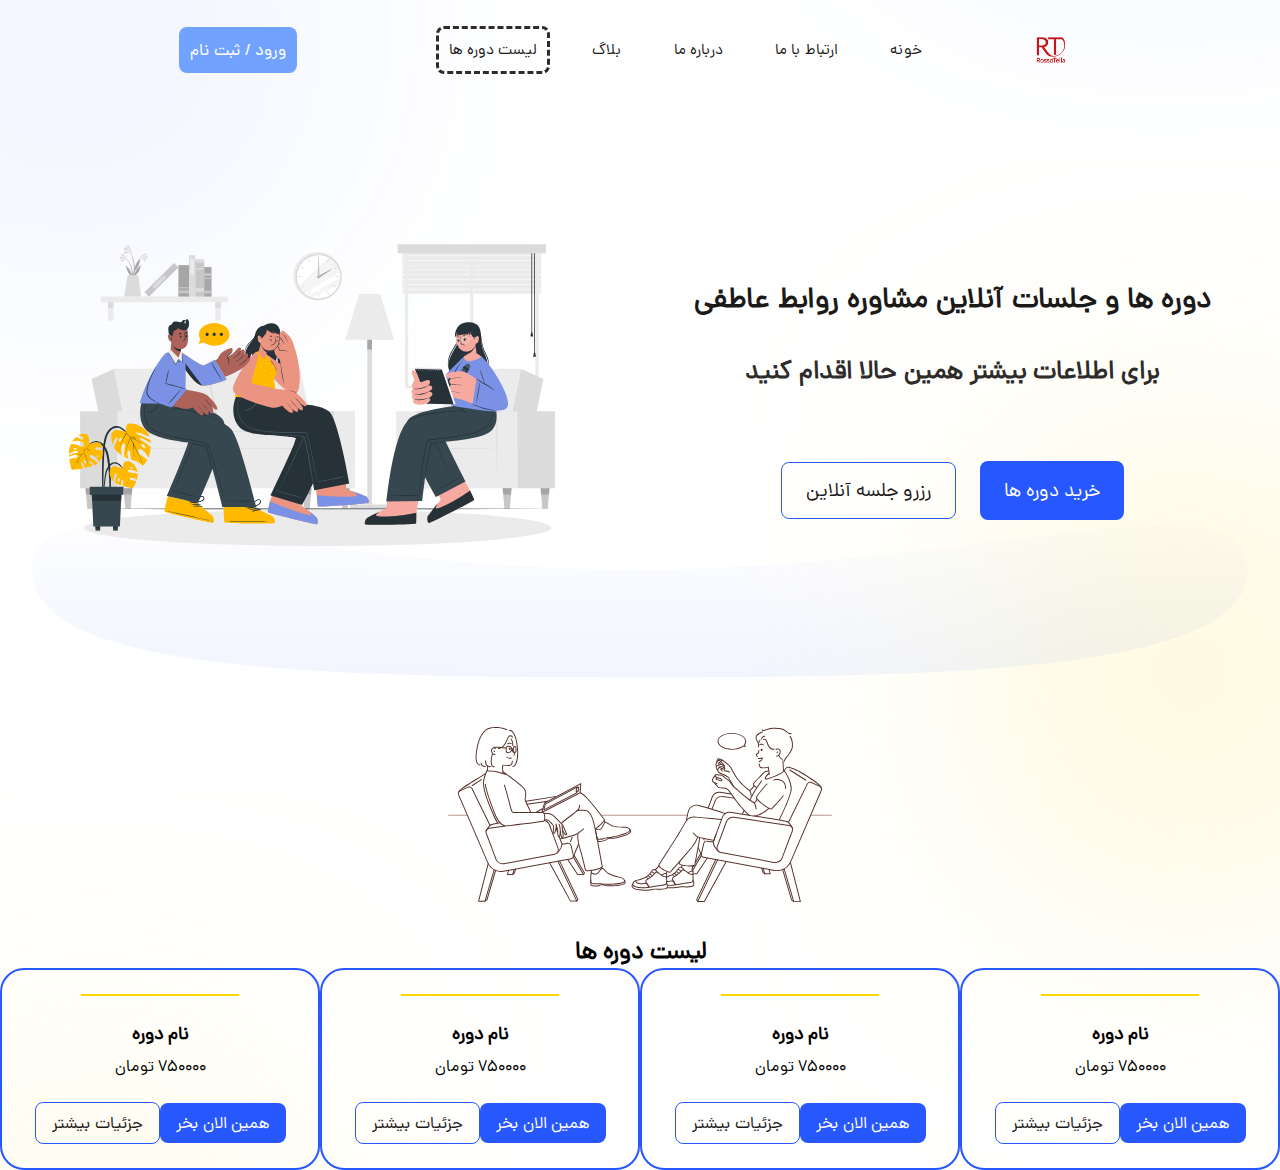
==== Home-page/index.html @ 54f9056c "first commit ..." ====
<!DOCTYPE html>
<html lang="fa">
    <head>
        <meta charset="UTF-8">
        <meta name="viewport" content="width=device-width, initial-scale=1.0">
        <title>خونه</title>
        <link rel="stylesheet" href="style.css">
        <link rel="stylesheet" href="https://fonts.googleapis.com/css2?family=Material+Symbols+Outlined:opsz,wght,FILL,GRAD@20..48,100..700,0..1,-50..200" />
            <!-- Slick library -->
            <link rel="stylesheet" href="https://cdnjs.cloudflare.com/ajax/libs/slick-carousel/1.8.1/slick.css">
            <!-- End of Slick library -->
        </head>
    <body>
        <header class="main-header">
            <div class="main-header-content">
                <div id="menu-bar" class="burger-bg" onclick="menuOnClick()">
                    <div id="bar1" class="bar"></div>
                    <div id="bar2" class="bar"></div>
                    <div id="bar3" class="bar"></div>
                </div>
                <div class="main-header-logo-container">
                    <a href="#"><img id="logo" class="main-header-logo-img"
                            src="/Assets/Images/Ros-Logo.png" alt>
                    </a>
                </div>
                <nav class="nav" id="nav">
                    <ul class="main-header-menu-container">
                        <a class="menuItem" href="#">
                            <li>خونه</li>
                        </a>
                        <a class="menuItem" href="#">
                            <li>ارتباط با ما</li>
                        </a>
                        <a class="menuItem" href="#">
                            <li>درباره ما</li>
                        </a>
                        <a class="menuItem" href="#">
                            <li>بلاگ</li>
                        </a>
                        <a class="menuItem" href="#">
                            <li id="course-list">لیست دوره ها</li>
                        </a>
                    </ul>
                </nav>
                <div class="menu-bg" id="menu-bg"></div>
                <div class="main-header-login-btn-container">
                    <a href="#"><span class="main-header-login-btn">ورود / ثبت
                            نام</span>
                    </a>
                </div>
            </div>
        </header>
        <!-- Hero section -->
        <section id="hero-section">
            <div class="home-page-hero-section">
                <div class="hero-section-content">
                    <div class="hero-section-texts">
                        <h1>دوره ها و جلسات  آنلاین مشاوره
                            روابط عاطفی </h1>
                        <h2>برای اطلاعات بیشتر همین حالا اقدام کنید</h2>
                    </div>
                    <div class="hero-section-button-container">
                        <a class="hero-section-primary-button" href="#"><span>خرید دوره ها</span></a>
                        <a class="hero-section-secondary-button" href="#"><span>رزرو جلسه آنلاین</span></a>
                    </div>
                </div>
                <div class="hero-section-svg-container">
                    <svg width="925" viewBox="0 0 925 575" fill="none" xmlns="http://www.w3.org/2000/svg">
                        <path d="M518.086 69.0328C522.287 43.9265 505.34 20.168 480.234 15.9666C455.128 11.7653 431.369 28.7121 427.168 53.8184C422.966 78.9247 439.913 102.683 465.02 106.885C490.126 111.086 513.884 94.1391 518.086 69.0328Z" fill="#EBEBEB"/>
                        <path d="M474.706 106.422C499 106.422 518.694 86.7277 518.694 62.4341C518.694 38.1405 499 18.4467 474.706 18.4467C450.413 18.4467 430.719 38.1405 430.719 62.4341C430.719 86.7277 450.413 106.422 474.706 106.422Z" fill="#DBDBDB"/>
                        <path d="M474.692 103.636C497.447 103.636 515.894 85.1894 515.894 62.4342C515.894 39.6789 497.447 21.2322 474.692 21.2322C451.937 21.2322 433.49 39.6789 433.49 62.4342C433.49 85.1894 451.937 103.636 474.692 103.636Z" fill="white"/>
                        <path opacity="0.5" d="M514.964 53.686C496.206 65.0601 465.333 83.7026 448.127 94.0031C443.257 89.8897 439.404 84.706 436.869 78.857L493.885 26.0343C499.199 28.8308 503.84 32.7542 507.481 37.5303C511.122 42.3065 513.676 47.8202 514.964 53.686Z" fill="#EBEBEB"/>
                        <path opacity="0.5" d="M515.879 63.8704C515.724 68.4549 514.802 72.9811 513.151 77.261L461.765 101.561C459.522 100.822 457.348 99.8901 455.266 98.776C470.789 89.8102 499.166 73.489 515.879 63.8704Z" fill="#EBEBEB"/>
                        <path d="M475.099 24.2208H474.301V30.4591H475.099V24.2208Z" fill="#C7C7C7"/>
                        <path d="M455.933 29.1173L455.242 29.5162L458.369 34.9313L459.06 34.5324L455.933 29.1173Z" fill="#C7C7C7"/>
                        <path d="M441.774 42.951L441.375 43.642L446.79 46.7684L447.189 46.0774L441.774 42.951Z" fill="#C7C7C7"/>
                        <path d="M442.731 62.028H436.492V62.8259H442.731V62.028Z" fill="#C7C7C7"/>
                        <path d="M448.901 78.7223L443.461 81.8487L443.86 82.5429L449.3 79.4165L448.901 78.7223Z" fill="#C7C7C7"/>
                        <path d="M458.386 89.9402L455.27 95.3444L455.961 95.743L459.077 90.3388L458.386 89.9402Z" fill="#C7C7C7"/>
                        <path d="M475.099 94.3948H474.301V100.648H475.099V94.3948Z" fill="#C7C7C7"/>
                        <path d="M491.019 89.916L490.328 90.315L493.447 95.7176L494.138 95.3186L491.019 89.916Z" fill="#C7C7C7"/>
                        <path d="M502.561 78.0431L502.162 78.7341L507.577 81.8605L507.976 81.1695L502.561 78.0431Z" fill="#C7C7C7"/>
                        <path d="M512.906 62.028H506.668V62.8259H512.906V62.028Z" fill="#C7C7C7"/>
                        <path d="M509.922 43.4971L504.482 46.6235L504.881 47.3177L510.321 44.1913L509.922 43.4971Z" fill="#C7C7C7"/>
                        <path d="M493.465 29.1235L490.342 34.5403L491.033 34.9389L494.157 29.5221L493.465 29.1235Z" fill="#C7C7C7"/>
                        <path d="M475.301 27.0498L476.651 65.2197L472.748 65.1616L474.242 27.0353L475.301 27.0498Z" fill="#C7C7C7"/>
                        <path d="M499.065 49.116L473.401 65.5097L471.529 62.0714L498.557 48.1875L499.065 49.116Z" fill="#A6A6A6"/>
                        <path d="M476.027 62.4342C476.027 62.6982 475.949 62.9562 475.802 63.1757C475.655 63.3952 475.447 63.5663 475.203 63.6673C474.959 63.7683 474.691 63.7948 474.432 63.7433C474.173 63.6918 473.935 63.5647 473.748 63.378C473.562 63.1913 473.435 62.9535 473.383 62.6946C473.332 62.4357 473.358 62.1673 473.459 61.9234C473.56 61.6795 473.731 61.4711 473.951 61.3244C474.17 61.1778 474.428 61.0995 474.692 61.0995C475.046 61.0995 475.386 61.2401 475.636 61.4904C475.886 61.7407 476.027 62.0802 476.027 62.4342Z" fill="#C7C7C7"/>
                        <path d="M892.862 274.958H639.252V1.83533H892.862V274.958ZM645.055 269.155H887.059V7.63842H645.055V269.155Z" fill="#EBEBEB"/>
                        <path d="M768.967 9.14722H763.164V272.042H768.967V9.14722Z" fill="#EBEBEB"/>
                        <path d="M898.116 13.572H633.988V21.6528H898.116V13.572Z" fill="#EBEBEB"/>
                        <path d="M898.116 22.6539H633.988V30.7347H898.116V22.6539Z" fill="#EBEBEB"/>
                        <path d="M898.116 31.7504H633.988V39.8312H898.116V31.7504Z" fill="#EBEBEB"/>
                        <path d="M898.116 40.8322H633.988V48.913H898.116V40.8322Z" fill="#EBEBEB"/>
                        <path d="M898.116 49.9285H633.988V58.0093H898.116V49.9285Z" fill="#EBEBEB"/>
                        <path d="M898.116 59.0249H633.988V67.1057H898.116V59.0249Z" fill="#EBEBEB"/>
                        <path d="M898.116 68.1067H633.988V76.1875H898.116V68.1067Z" fill="#EBEBEB"/>
                        <path d="M898.116 77.203H633.988V85.2838H898.116V77.203Z" fill="#EBEBEB"/>
                        <path d="M898.116 86.2994H633.988V94.3802H898.116V86.2994Z" fill="#EBEBEB"/>
                        <path d="M880.894 11.9327H879.443V169.182H880.894V11.9327Z" fill="#263238"/>
                        <path d="M882.738 175.928H877.588L878.879 168.529H881.447L882.738 175.928Z" fill="#263238"/>
                        <path d="M886.117 11.9327H884.666V208.846H886.117V11.9327Z" fill="#263238"/>
                        <path d="M887.976 214.287H882.826L884.117 206.888H886.685L887.976 214.287Z" fill="#263238"/>
                        <path d="M907.139 0.703735H624.992V17.6052H907.139V0.703735Z" fill="#DBDBDB"/>
                        <path d="M60.4978 110.643L302.24 110.643V100.038L60.4978 100.038V110.643Z" fill="#EBEBEB"/>
                        <path d="M288.689 110.658H278.084V145.723H288.689V110.658Z" fill="#EBEBEB"/>
                        <path d="M288.689 110.658H278.084V121.495H288.689V110.658Z" fill="#DBDBDB"/>
                        <path d="M84.6384 110.658H74.0332V145.723H84.6384V110.658Z" fill="#EBEBEB"/>
                        <path d="M84.6384 110.658H74.0332V121.495H84.6384V110.658Z" fill="#DBDBDB"/>
                        <path d="M257.105 100.038V32.4757H240.088V100.038H257.105Z" fill="#C7C7C7"/>
                        <path d="M257.119 36.3056V28.8777H240.102V36.3056H257.119Z" fill="#DBDBDB"/>
                        <path d="M257.105 48.5648V45.8083H240.088V48.5648H257.105Z" fill="#DBDBDB"/>
                        <path d="M257.105 91.1885V83.7605H237.97V91.1885H257.105Z" fill="#DBDBDB"/>
                        <path d="M240.086 100.053V21.2322H228.19V100.053H240.086Z" fill="#DBDBDB"/>
                        <path d="M237.766 58.9523V28.6456H230.628V58.9523H237.766Z" fill="#EBEBEB"/>
                        <path d="M151.981 100.091L208.035 44.6787L199.672 36.2184L143.617 91.631L151.981 100.091Z" fill="#C7C7C7"/>
                        <path d="M163.423 85.3552L184.977 64.049L179.959 58.9728L158.405 80.279L163.423 85.3552Z" fill="#DBDBDB"/>
                        <path d="M228.205 100.053V40.194H208.01V100.053H228.205Z" fill="#A6A6A6"/>
                        <path d="M228.221 93.7274V88.1419H208.026V93.7274H228.221Z" fill="#C7C7C7"/>
                        <path d="M228.205 84.4715V82.3098H208.01V84.4715H228.205Z" fill="#C7C7C7"/>
                        <path d="M271.062 100.067V43.8063H257.121V100.067H271.062Z" fill="#A6A6A6"/>
                        <path d="M271.062 94.0901V88.8528H257.121V94.0901H271.062Z" fill="#C7C7C7"/>
                        <path d="M271.062 60.6352V55.3979H257.121V60.6352H271.062Z" fill="#C7C7C7"/>
                        <path d="M271.049 66.2642V64.2332H257.107V66.2642H271.049Z" fill="#C7C7C7"/>
                        <path d="M109.374 27.9784C121.271 39.5846 123.273 57.6612 120.763 73.4456C120.69 73.7938 120.139 73.7068 120.139 73.3586C120.139 69.7752 120.255 66.2063 120.241 62.6664C120.187 62.5035 120.124 62.3437 120.052 62.1876C116.846 60.0755 114.194 57.2247 112.319 53.8747C110.332 49.9721 109.563 45.5618 107.967 41.4706C107.822 41.0789 108.243 41.1949 108.518 41.398C115.772 46.7369 118.065 52.4819 120.125 60.1565C120.077 56.1411 119.655 52.139 118.862 48.2022C117.472 40.7786 114.047 33.8874 108.968 28.2976C108.867 28.0944 109.171 27.7753 109.374 27.9784Z" fill="#A6A6A6"/>
                        <path d="M107.14 29.342C105.094 29.342 103.803 32.6788 102.207 33.6944C102.039 33.8307 101.844 33.9301 101.635 33.986C101.426 34.042 101.208 34.0532 100.994 34.019C100.781 33.9847 100.577 33.9058 100.396 33.7874C100.215 33.669 100.061 33.5137 99.9439 33.3317C98.3626 31.1265 100.539 28.4135 102.584 26.8902C101.22 27.6471 99.7811 28.2598 98.2901 28.7182C98.0891 28.7889 97.875 28.8145 97.663 28.7931C97.4511 28.7717 97.2464 28.7039 97.0636 28.5945C96.8808 28.4851 96.7244 28.3368 96.6053 28.1601C96.4863 27.9834 96.4077 27.7826 96.375 27.5721C95.6787 24.569 99.4652 23.2198 102.048 23.2198C100.785 22.3493 97.202 19.9845 99.146 18.8675C101.09 17.7504 105.312 21.0871 106.69 22.2042C108.707 23.8436 111.042 26.3099 111.216 28.8778C111.347 31.8084 108.707 29.9659 107.14 29.342Z" fill="#DBDBDB"/>
                        <path d="M107.732 29.8498C105.106 28.6456 100.086 30.3721 99.651 29.371C98.7805 27.3545 102.799 25.9762 104.975 25.7006C102.973 25.1638 99.1722 24.2498 99.2593 22.3783C99.4044 20.028 105.062 22.0446 107.964 24.2643C111.62 27.0643 111.591 29.7772 110.982 30.314C110.372 30.8508 108.153 30.0384 107.732 29.8498Z" fill="#EBEBEB"/>
                        <path d="M136.474 26.8322C124.143 38.0177 121.459 55.9492 123.417 71.8062C123.417 72.1689 124.026 72.0963 124.041 71.8062C124.186 68.2228 124.201 64.6539 124.346 61.114L124.549 60.6352C127.837 58.6576 130.599 55.9153 132.601 52.6415C134.733 48.8114 135.676 44.4301 137.359 40.4114C137.504 40.0197 137.083 40.1213 136.808 40.3099C129.365 45.3731 126.841 51.0311 124.476 58.6187C124.674 54.6084 125.247 50.6256 126.188 46.7223C127.858 39.3517 131.545 32.5907 136.837 27.1949C136.885 27.1468 136.912 27.0816 136.912 27.0135C136.912 26.9455 136.885 26.8803 136.837 26.8322C136.789 26.7841 136.724 26.7571 136.655 26.7571C136.587 26.7571 136.522 26.7841 136.474 26.8322Z" fill="#A6A6A6"/>
                        <path d="M138.65 28.2685C140.695 28.4136 141.856 31.7359 143.408 32.7514C143.571 32.8945 143.762 33.0016 143.969 33.0657C144.176 33.1299 144.394 33.1496 144.609 33.1235C144.824 33.0975 145.031 33.0264 145.217 32.9147C145.402 32.8031 145.562 32.6535 145.686 32.4758C147.354 30.3286 145.28 27.5286 143.307 25.9328C144.619 26.7786 146.014 27.4883 147.47 28.0509C147.669 28.1294 147.882 28.1633 148.095 28.15C148.308 28.1368 148.515 28.0767 148.702 27.9742C148.889 27.8717 149.051 27.7292 149.177 27.5569C149.302 27.3846 149.388 27.1867 149.429 26.9773C150.241 23.9888 146.527 22.509 143.93 22.3494C145.222 21.5224 148.907 19.2882 147.035 17.9971C145.164 16.7059 140.797 19.9846 139.375 21.0437C137.3 22.6105 134.791 24.9753 134.602 27.5286C134.37 30.5753 137.054 28.8343 138.65 28.2685Z" fill="#DBDBDB"/>
                        <path d="M138.04 28.7182C140.709 27.6301 145.671 29.5306 146.135 28.5586C147.078 26.5855 143.103 25.0477 140.956 24.6995C142.973 24.2353 146.832 23.5099 146.759 21.5804C146.759 19.2301 140.956 21.0291 137.924 23.1472C134.167 25.8021 134.079 28.5006 134.674 29.0664C135.269 29.6322 137.605 28.9358 138.04 28.7182Z" fill="#EBEBEB"/>
                        <path d="M123.865 56.3845C123.031 62.3653 121.755 68.2764 120.05 74.0694C120.012 74.1693 119.941 74.2526 119.847 74.3044C119.754 74.3562 119.645 74.3732 119.541 74.3523C119.436 74.3313 119.342 74.2739 119.276 74.1902C119.21 74.1065 119.176 74.002 119.179 73.8953C119.992 68.4404 121.472 63.0871 122.284 57.6467C123.163 52.1269 123.479 46.532 123.227 40.9483C122.705 31.7649 120.21 21.9867 114.218 14.8343C114.087 14.6603 114.363 14.4281 114.493 14.5732C126.506 28.5732 124.649 45.7358 124.649 47.2737C126.361 41.4706 128.102 34.8405 134.529 28.9359C134.804 28.6747 135.022 28.8053 134.978 29.2405C133.832 39.9763 130.844 45.5907 124.62 51.3358C124.402 53.0042 124.127 54.7016 123.865 56.3845Z" fill="#A6A6A6"/>
                        <path d="M114.087 16.4156C111.94 15.4581 108.951 18.2001 106.833 18.3887C106.595 18.4457 106.348 18.4528 106.107 18.4095C105.866 18.3662 105.637 18.2734 105.434 18.1371C105.231 18.0008 105.058 17.8238 104.927 17.6174C104.796 17.411 104.709 17.1796 104.671 16.9379C104.134 13.8622 107.761 12.1213 110.648 11.57C108.82 11.454 107.036 11.9472 105.266 11.4685C105.021 11.4376 104.786 11.3546 104.576 11.2251C104.366 11.0956 104.186 10.9226 104.049 10.7177C103.911 10.5129 103.819 10.281 103.779 10.0376C103.739 9.79421 103.751 9.54502 103.815 9.30681C104.613 5.83946 109.198 6.40527 111.925 7.58039C111.055 6.12962 108.516 1.7773 111.098 1.53066C113.68 1.28403 116.364 6.92754 117.235 8.78453C118.497 11.512 119.774 15.2695 118.57 17.9824C117.148 21.0871 115.407 17.8519 114.087 16.4156Z" fill="#DBDBDB"/>
                        <path d="M114.45 17.228C112.332 14.6891 106.253 13.9347 106.311 12.6871C106.427 10.1627 111.287 10.743 113.681 11.5555C111.882 9.98862 108.342 7.20314 109.43 5.23009C110.765 2.86533 115.697 7.84148 117.583 11.6135C119.963 16.3575 118.57 19.143 117.671 19.4042C116.437 19.7523 114.798 17.6632 114.45 17.228Z" fill="#EBEBEB"/>
                        <path d="M131.76 59.6052L137.056 100.053H104.834C105.501 96.4693 111.493 59.5616 111.493 59.5616L131.76 59.6052Z" fill="#DBDBDB"/>
                        <path d="M608.816 495.287H534.711V503.716H608.816V495.287Z" fill="#DBDBDB"/>
                        <path d="M576.148 156.198H567.371V495.273H576.148V156.198Z" fill="#DBDBDB"/>
                        <path d="M576.148 156.198H567.371V200.678H576.148V156.198Z" fill="#A6A6A6"/>
                        <path d="M618.232 181.963H525.281L532.027 159.767L532.274 158.969L551.932 94.3802H591.582L611.254 158.983V158.998L611.472 159.738L618.232 181.963Z" fill="#EBEBEB"/>
                        <path d="M555.281 109.309C555.277 109.473 555.21 109.63 555.094 109.746C554.978 109.862 554.821 109.929 554.657 109.933C554.506 109.91 554.368 109.833 554.269 109.717C554.169 109.602 554.115 109.454 554.115 109.301C554.115 109.149 554.169 109.001 554.269 108.885C554.368 108.77 554.506 108.693 554.657 108.67C554.824 108.674 554.983 108.743 555.099 108.862C555.216 108.982 555.281 109.142 555.281 109.309ZM566.104 108.67C565.953 108.693 565.815 108.77 565.716 108.885C565.616 109.001 565.561 109.149 565.561 109.301C565.561 109.454 565.616 109.602 565.716 109.717C565.815 109.833 565.953 109.91 566.104 109.933C566.255 109.91 566.392 109.833 566.492 109.717C566.591 109.602 566.646 109.454 566.646 109.301C566.646 109.149 566.591 109.001 566.492 108.885C566.392 108.77 566.255 108.693 566.104 108.67ZM577.55 108.67C577.423 108.667 577.299 108.702 577.192 108.771C577.085 108.839 577.001 108.938 576.95 109.054C576.9 109.171 576.885 109.299 576.908 109.424C576.931 109.549 576.991 109.664 577.079 109.755C577.168 109.845 577.282 109.908 577.406 109.933C577.53 109.959 577.659 109.948 577.777 109.9C577.894 109.852 577.995 109.77 578.065 109.665C578.136 109.56 578.174 109.436 578.174 109.309C578.174 109.221 578.157 109.134 578.122 109.054C578.087 108.973 578.036 108.901 577.972 108.841C577.908 108.781 577.832 108.735 577.75 108.706C577.667 108.676 577.58 108.664 577.492 108.67H577.55ZM588.997 108.67C588.87 108.667 588.745 108.702 588.638 108.771C588.532 108.839 588.447 108.938 588.397 109.054C588.346 109.171 588.332 109.299 588.355 109.424C588.378 109.549 588.437 109.664 588.526 109.755C588.615 109.845 588.728 109.908 588.852 109.933C588.977 109.959 589.106 109.948 589.223 109.9C589.341 109.852 589.441 109.77 589.512 109.665C589.583 109.56 589.621 109.436 589.621 109.309C589.621 109.221 589.603 109.134 589.568 109.054C589.534 108.973 589.483 108.901 589.419 108.841C589.355 108.781 589.279 108.735 589.197 108.706C589.114 108.676 589.026 108.664 588.939 108.67H588.997ZM560.373 100.662C560.25 100.662 560.129 100.699 560.027 100.767C559.924 100.836 559.844 100.933 559.797 101.047C559.75 101.161 559.737 101.287 559.761 101.408C559.785 101.529 559.845 101.64 559.932 101.727C560.019 101.814 560.13 101.874 560.251 101.898C560.372 101.922 560.498 101.909 560.612 101.862C560.726 101.815 560.823 101.735 560.892 101.632C560.96 101.53 560.997 101.409 560.997 101.286C560.997 101.199 560.98 101.113 560.945 101.033C560.91 100.953 560.858 100.882 560.794 100.823C560.73 100.764 560.654 100.72 560.572 100.692C560.489 100.664 560.402 100.654 560.315 100.662H560.373ZM571.82 100.662C571.696 100.662 571.576 100.699 571.473 100.767C571.371 100.836 571.291 100.933 571.243 101.047C571.196 101.161 571.184 101.287 571.208 101.408C571.232 101.529 571.291 101.64 571.379 101.727C571.466 101.814 571.577 101.874 571.698 101.898C571.819 101.922 571.944 101.909 572.058 101.862C572.172 101.815 572.27 101.735 572.338 101.632C572.407 101.53 572.444 101.409 572.444 101.286C572.444 101.199 572.426 101.113 572.391 101.033C572.356 100.953 572.305 100.882 572.241 100.823C572.177 100.764 572.101 100.72 572.018 100.692C571.936 100.664 571.848 100.654 571.762 100.662H571.82ZM583.266 100.662C583.143 100.662 583.022 100.699 582.92 100.767C582.817 100.836 582.737 100.933 582.69 101.047C582.643 101.161 582.63 101.287 582.654 101.408C582.679 101.529 582.738 101.64 582.825 101.727C582.912 101.814 583.024 101.874 583.145 101.898C583.266 101.922 583.391 101.909 583.505 101.862C583.619 101.815 583.716 101.735 583.785 101.632C583.854 101.53 583.89 101.409 583.89 101.286C583.891 101.199 583.873 101.113 583.838 101.033C583.803 100.953 583.752 100.882 583.687 100.823C583.623 100.764 583.547 100.72 583.465 100.692C583.382 100.664 583.295 100.654 583.208 100.662H583.266ZM543.21 125.325C543.045 125.325 542.886 125.391 542.769 125.508C542.652 125.625 542.587 125.784 542.587 125.949C542.587 126.115 542.652 126.273 542.769 126.39C542.886 126.507 543.045 126.573 543.21 126.573C543.376 126.573 543.535 126.507 543.652 126.39C543.769 126.273 543.834 126.115 543.834 125.949C543.834 125.784 543.769 125.625 543.652 125.508C543.535 125.391 543.376 125.325 543.21 125.325ZM554.657 125.325C554.492 125.325 554.333 125.391 554.216 125.508C554.099 125.625 554.033 125.784 554.033 125.949C554.033 126.115 554.099 126.273 554.216 126.39C554.333 126.507 554.492 126.573 554.657 126.573C554.823 126.573 554.981 126.507 555.098 126.39C555.215 126.273 555.281 126.115 555.281 125.949C555.281 125.784 555.215 125.625 555.098 125.508C554.981 125.391 554.823 125.325 554.657 125.325ZM566.104 125.325C565.938 125.325 565.78 125.391 565.663 125.508C565.546 125.625 565.48 125.784 565.48 125.949C565.48 126.115 565.546 126.273 565.663 126.39C565.78 126.507 565.938 126.573 566.104 126.573C566.269 126.573 566.428 126.507 566.545 126.39C566.662 126.273 566.728 126.115 566.728 125.949C566.728 125.784 566.662 125.625 566.545 125.508C566.428 125.391 566.269 125.325 566.104 125.325ZM577.55 125.325C577.427 125.325 577.306 125.362 577.204 125.43C577.101 125.499 577.021 125.596 576.974 125.71C576.927 125.824 576.914 125.95 576.938 126.071C576.963 126.192 577.022 126.303 577.109 126.39C577.196 126.477 577.308 126.537 577.429 126.561C577.55 126.585 577.675 126.573 577.789 126.525C577.903 126.478 578 126.398 578.069 126.296C578.138 126.193 578.174 126.072 578.174 125.949C578.175 125.862 578.157 125.776 578.122 125.696C578.087 125.616 578.036 125.545 577.971 125.486C577.907 125.427 577.831 125.383 577.749 125.355C577.666 125.327 577.579 125.317 577.492 125.325H577.55ZM588.997 125.325C588.874 125.325 588.753 125.362 588.65 125.43C588.548 125.499 588.468 125.596 588.421 125.71C588.373 125.824 588.361 125.95 588.385 126.071C588.409 126.192 588.469 126.303 588.556 126.39C588.643 126.477 588.754 126.537 588.875 126.561C588.996 126.585 589.122 126.573 589.236 126.525C589.35 126.478 589.447 126.398 589.516 126.296C589.584 126.193 589.621 126.072 589.621 125.949C589.621 125.862 589.603 125.776 589.568 125.696C589.533 125.616 589.482 125.545 589.418 125.486C589.354 125.427 589.278 125.383 589.195 125.355C589.113 125.327 589.026 125.317 588.939 125.325H588.997ZM600.444 125.325C600.32 125.325 600.2 125.362 600.097 125.43C599.994 125.499 599.914 125.596 599.867 125.71C599.82 125.824 599.808 125.95 599.832 126.071C599.856 126.192 599.915 126.303 600.002 126.39C600.09 126.477 600.201 126.537 600.322 126.561C600.443 126.585 600.568 126.573 600.682 126.525C600.796 126.478 600.894 126.398 600.962 126.296C601.031 126.193 601.067 126.072 601.067 125.949C601.068 125.862 601.05 125.776 601.015 125.696C600.98 125.616 600.929 125.545 600.865 125.486C600.8 125.427 600.725 125.383 600.642 125.355C600.56 125.327 600.472 125.317 600.385 125.325H600.444ZM548.927 117.302C548.761 117.302 548.602 117.368 548.485 117.485C548.368 117.602 548.303 117.761 548.303 117.926C548.303 118.092 548.368 118.25 548.485 118.367C548.602 118.484 548.761 118.55 548.927 118.55C549.092 118.55 549.251 118.484 549.368 118.367C549.485 118.25 549.55 118.092 549.55 117.926C549.551 117.839 549.533 117.753 549.498 117.673C549.463 117.594 549.412 117.522 549.348 117.463C549.283 117.405 549.208 117.36 549.125 117.332C549.043 117.304 548.955 117.294 548.868 117.302H548.927ZM560.373 117.302C560.208 117.302 560.049 117.368 559.932 117.485C559.815 117.602 559.749 117.761 559.749 117.926C559.749 118.092 559.815 118.25 559.932 118.367C560.049 118.484 560.208 118.55 560.373 118.55C560.539 118.55 560.697 118.484 560.814 118.367C560.931 118.25 560.997 118.092 560.997 117.926C560.997 117.839 560.98 117.753 560.945 117.673C560.91 117.594 560.858 117.522 560.794 117.463C560.73 117.405 560.654 117.36 560.572 117.332C560.489 117.304 560.402 117.294 560.315 117.302H560.373ZM571.82 117.302C571.654 117.302 571.496 117.368 571.379 117.485C571.262 117.602 571.196 117.761 571.196 117.926C571.196 118.092 571.262 118.25 571.379 118.367C571.496 118.484 571.654 118.55 571.82 118.55C571.985 118.55 572.144 118.484 572.261 118.367C572.378 118.25 572.444 118.092 572.444 117.926C572.444 117.839 572.426 117.753 572.391 117.673C572.356 117.594 572.305 117.522 572.241 117.463C572.177 117.405 572.101 117.36 572.018 117.332C571.936 117.304 571.848 117.294 571.762 117.302H571.82ZM583.266 117.302C583.101 117.302 582.942 117.368 582.825 117.485C582.708 117.602 582.643 117.761 582.643 117.926C582.643 118.092 582.708 118.25 582.825 118.367C582.942 118.484 583.101 118.55 583.266 118.55C583.432 118.55 583.59 118.484 583.707 118.367C583.824 118.25 583.89 118.092 583.89 117.926C583.891 117.839 583.873 117.753 583.838 117.673C583.803 117.594 583.752 117.522 583.687 117.463C583.623 117.405 583.547 117.36 583.465 117.332C583.382 117.304 583.295 117.294 583.208 117.302H583.266ZM594.713 117.302C594.549 117.306 594.392 117.373 594.276 117.489C594.16 117.605 594.093 117.762 594.089 117.926C594.089 118.092 594.155 118.25 594.272 118.367C594.389 118.484 594.547 118.55 594.713 118.55C594.878 118.55 595.037 118.484 595.154 118.367C595.271 118.25 595.337 118.092 595.337 117.926C595.337 117.839 595.319 117.753 595.284 117.673C595.249 117.594 595.198 117.522 595.134 117.463C595.07 117.405 594.994 117.36 594.912 117.332C594.829 117.304 594.742 117.294 594.655 117.302H594.713ZM543.21 141.966C543.045 141.966 542.886 142.031 542.769 142.148C542.652 142.265 542.587 142.424 542.587 142.589C542.587 142.755 542.652 142.914 542.769 143.031C542.886 143.148 543.045 143.213 543.21 143.213C543.376 143.213 543.535 143.148 543.652 143.031C543.769 142.914 543.834 142.755 543.834 142.589C543.834 142.424 543.769 142.265 543.652 142.148C543.535 142.031 543.376 141.966 543.21 141.966ZM554.657 141.966C554.492 141.966 554.333 142.031 554.216 142.148C554.099 142.265 554.033 142.424 554.033 142.589C554.033 142.755 554.099 142.914 554.216 143.031C554.333 143.148 554.492 143.213 554.657 143.213C554.823 143.213 554.981 143.148 555.098 143.031C555.215 142.914 555.281 142.755 555.281 142.589C555.281 142.424 555.215 142.265 555.098 142.148C554.981 142.031 554.823 141.966 554.657 141.966ZM566.104 141.966C565.938 141.966 565.78 142.031 565.663 142.148C565.546 142.265 565.48 142.424 565.48 142.589C565.48 142.755 565.546 142.914 565.663 143.031C565.78 143.148 565.938 143.213 566.104 143.213C566.269 143.213 566.428 143.148 566.545 143.031C566.662 142.914 566.728 142.755 566.728 142.589C566.728 142.424 566.662 142.265 566.545 142.148C566.428 142.031 566.269 141.966 566.104 141.966ZM577.55 141.966C577.427 141.966 577.306 142.002 577.204 142.071C577.101 142.139 577.021 142.237 576.974 142.351C576.927 142.465 576.914 142.59 576.938 142.711C576.963 142.832 577.022 142.943 577.109 143.031C577.196 143.118 577.308 143.177 577.429 143.201C577.55 143.225 577.675 143.213 577.789 143.166C577.903 143.119 578 143.039 578.069 142.936C578.138 142.833 578.174 142.713 578.174 142.589C578.175 142.502 578.157 142.416 578.122 142.337C578.087 142.257 578.036 142.185 577.971 142.126C577.907 142.068 577.831 142.023 577.749 141.995C577.666 141.968 577.579 141.958 577.492 141.966H577.55ZM588.997 141.966C588.874 141.966 588.753 142.002 588.65 142.071C588.548 142.139 588.468 142.237 588.421 142.351C588.373 142.465 588.361 142.59 588.385 142.711C588.409 142.832 588.469 142.943 588.556 143.031C588.643 143.118 588.754 143.177 588.875 143.201C588.996 143.225 589.122 143.213 589.236 143.166C589.35 143.119 589.447 143.039 589.516 142.936C589.584 142.833 589.621 142.713 589.621 142.589C589.621 142.502 589.603 142.416 589.568 142.337C589.533 142.257 589.482 142.185 589.418 142.126C589.354 142.068 589.278 142.023 589.195 141.995C589.113 141.968 589.026 141.958 588.939 141.966H588.997ZM600.444 141.966C600.32 141.966 600.2 142.002 600.097 142.071C599.994 142.139 599.914 142.237 599.867 142.351C599.82 142.465 599.808 142.59 599.832 142.711C599.856 142.832 599.915 142.943 600.002 143.031C600.09 143.118 600.201 143.177 600.322 143.201C600.443 143.225 600.568 143.213 600.682 143.166C600.796 143.119 600.894 143.039 600.962 142.936C601.031 142.833 601.067 142.713 601.067 142.589C601.068 142.502 601.05 142.416 601.015 142.337C600.98 142.257 600.929 142.185 600.865 142.126C600.8 142.068 600.725 142.023 600.642 141.995C600.56 141.968 600.472 141.958 600.385 141.966H600.444ZM548.927 133.957C548.761 133.957 548.602 134.023 548.485 134.14C548.368 134.257 548.303 134.416 548.303 134.581C548.303 134.747 548.368 134.905 548.485 135.022C548.602 135.139 548.761 135.205 548.927 135.205C549.092 135.205 549.251 135.139 549.368 135.022C549.485 134.905 549.55 134.747 549.55 134.581C549.551 134.494 549.533 134.408 549.498 134.328C549.463 134.248 549.412 134.177 549.348 134.118C549.283 134.059 549.208 134.015 549.125 133.987C549.043 133.959 548.955 133.949 548.868 133.957H548.927ZM560.373 133.957C560.208 133.957 560.049 134.023 559.932 134.14C559.815 134.257 559.749 134.416 559.749 134.581C559.749 134.747 559.815 134.905 559.932 135.022C560.049 135.139 560.208 135.205 560.373 135.205C560.539 135.205 560.697 135.139 560.814 135.022C560.931 134.905 560.997 134.747 560.997 134.581C560.997 134.494 560.98 134.408 560.945 134.328C560.91 134.248 560.858 134.177 560.794 134.118C560.73 134.059 560.654 134.015 560.572 133.987C560.489 133.959 560.402 133.949 560.315 133.957H560.373ZM571.82 133.957C571.654 133.957 571.496 134.023 571.379 134.14C571.262 134.257 571.196 134.416 571.196 134.581C571.196 134.747 571.262 134.905 571.379 135.022C571.496 135.139 571.654 135.205 571.82 135.205C571.985 135.205 572.144 135.139 572.261 135.022C572.378 134.905 572.444 134.747 572.444 134.581C572.444 134.494 572.426 134.408 572.391 134.328C572.356 134.248 572.305 134.177 572.241 134.118C572.177 134.059 572.101 134.015 572.018 133.987C571.936 133.959 571.848 133.949 571.762 133.957H571.82ZM583.266 133.957C583.101 133.957 582.942 134.023 582.825 134.14C582.708 134.257 582.643 134.416 582.643 134.581C582.643 134.747 582.708 134.905 582.825 135.022C582.942 135.139 583.101 135.205 583.266 135.205C583.432 135.205 583.59 135.139 583.707 135.022C583.824 134.905 583.89 134.747 583.89 134.581C583.891 134.494 583.873 134.408 583.838 134.328C583.803 134.248 583.752 134.177 583.687 134.118C583.623 134.059 583.547 134.015 583.465 133.987C583.382 133.959 583.295 133.949 583.208 133.957H583.266ZM594.713 133.957C594.547 133.957 594.389 134.023 594.272 134.14C594.155 134.257 594.089 134.416 594.089 134.581C594.093 134.745 594.16 134.902 594.276 135.018C594.392 135.134 594.549 135.201 594.713 135.205C594.878 135.205 595.037 135.139 595.154 135.022C595.271 134.905 595.337 134.747 595.337 134.581C595.337 134.494 595.319 134.408 595.284 134.328C595.249 134.248 595.198 134.177 595.134 134.118C595.07 134.059 594.994 134.015 594.912 133.987C594.829 133.959 594.742 133.949 594.655 133.957H594.713ZM532.33 158.969L532.083 159.767C532.178 159.714 532.257 159.635 532.31 159.541C532.364 159.446 532.391 159.339 532.388 159.23C532.372 159.134 532.332 159.044 532.272 158.969H532.33ZM543.21 158.62C543.045 158.62 542.886 158.686 542.769 158.803C542.652 158.92 542.587 159.079 542.587 159.244C542.587 159.41 542.652 159.568 542.769 159.685C542.886 159.802 543.045 159.868 543.21 159.868C543.375 159.864 543.531 159.798 543.648 159.681C543.764 159.565 543.831 159.409 543.834 159.244C543.835 159.157 543.817 159.071 543.782 158.991C543.747 158.912 543.696 158.84 543.632 158.781C543.567 158.723 543.492 158.678 543.409 158.65C543.327 158.623 543.239 158.612 543.152 158.62H543.21ZM554.657 158.62C554.492 158.62 554.333 158.686 554.216 158.803C554.099 158.92 554.033 159.079 554.033 159.244C554.033 159.41 554.099 159.568 554.216 159.685C554.333 159.802 554.492 159.868 554.657 159.868C554.814 159.865 554.965 159.804 555.08 159.697C555.195 159.59 555.267 159.444 555.281 159.288C555.288 159.197 555.275 159.106 555.242 159.021C555.21 158.936 555.16 158.859 555.095 158.796C555.03 158.732 554.952 158.683 554.866 158.653C554.781 158.623 554.69 158.612 554.599 158.62H554.657ZM566.104 158.62C565.938 158.62 565.78 158.686 565.663 158.803C565.546 158.92 565.48 159.079 565.48 159.244C565.48 159.41 565.546 159.568 565.663 159.685C565.78 159.802 565.938 159.868 566.104 159.868C566.268 159.864 566.425 159.798 566.541 159.681C566.657 159.565 566.724 159.409 566.728 159.244C566.728 159.157 566.71 159.071 566.675 158.991C566.64 158.912 566.589 158.84 566.525 158.781C566.461 158.723 566.385 158.678 566.302 158.65C566.22 158.623 566.132 158.612 566.046 158.62H566.104ZM577.55 158.62C577.385 158.62 577.226 158.686 577.109 158.803C576.992 158.92 576.926 159.079 576.926 159.244C576.926 159.41 576.992 159.568 577.109 159.685C577.226 159.802 577.385 159.868 577.55 159.868C577.716 159.868 577.874 159.802 577.991 159.685C578.108 159.568 578.174 159.41 578.174 159.244C578.175 159.157 578.157 159.071 578.122 158.991C578.087 158.912 578.036 158.84 577.971 158.781C577.907 158.723 577.831 158.678 577.749 158.65C577.666 158.623 577.579 158.612 577.492 158.62H577.55ZM588.997 158.62C588.831 158.62 588.673 158.686 588.556 158.803C588.439 158.92 588.373 159.079 588.373 159.244C588.373 159.41 588.439 159.568 588.556 159.685C588.673 159.802 588.831 159.868 588.997 159.868C589.162 159.868 589.321 159.802 589.438 159.685C589.555 159.568 589.621 159.41 589.621 159.244C589.621 159.157 589.603 159.071 589.568 158.991C589.533 158.912 589.482 158.84 589.418 158.781C589.354 158.723 589.278 158.678 589.195 158.65C589.113 158.623 589.026 158.612 588.939 158.62H588.997ZM600.444 158.62C600.278 158.62 600.119 158.686 600.002 158.803C599.885 158.92 599.82 159.079 599.82 159.244C599.82 159.41 599.885 159.568 600.002 159.685C600.119 159.802 600.278 159.868 600.444 159.868C600.609 159.868 600.768 159.802 600.885 159.685C601.002 159.568 601.067 159.41 601.067 159.244C601.068 159.157 601.05 159.071 601.015 158.991C600.98 158.912 600.929 158.84 600.865 158.781C600.8 158.723 600.725 158.678 600.642 158.65C600.56 158.623 600.472 158.612 600.385 158.62H600.444ZM611.31 158.998C611.295 159.074 611.295 159.153 611.31 159.23C611.307 159.33 611.33 159.428 611.375 159.517C611.421 159.606 611.488 159.682 611.571 159.738L611.31 158.998ZM537.422 150.583C537.299 150.583 537.178 150.62 537.075 150.688C536.973 150.757 536.893 150.854 536.846 150.968C536.798 151.082 536.786 151.208 536.81 151.329C536.834 151.45 536.894 151.561 536.981 151.648C537.068 151.735 537.179 151.795 537.3 151.819C537.421 151.843 537.547 151.831 537.661 151.783C537.775 151.736 537.872 151.656 537.941 151.554C538.009 151.451 538.046 151.33 538.046 151.207C538.046 151.042 537.98 150.883 537.863 150.766C537.746 150.649 537.587 150.583 537.422 150.583ZM548.868 150.583C548.745 150.583 548.624 150.62 548.522 150.688C548.419 150.757 548.339 150.854 548.292 150.968C548.245 151.082 548.233 151.208 548.257 151.329C548.281 151.45 548.34 151.561 548.427 151.648C548.515 151.735 548.626 151.795 548.747 151.819C548.868 151.843 548.993 151.831 549.107 151.783C549.221 151.736 549.319 151.656 549.387 151.554C549.456 151.451 549.492 151.33 549.492 151.207C549.492 151.042 549.427 150.883 549.31 150.766C549.193 150.649 549.034 150.583 548.868 150.583ZM560.315 150.583C560.192 150.583 560.071 150.62 559.969 150.688C559.866 150.757 559.786 150.854 559.739 150.968C559.692 151.082 559.679 151.208 559.703 151.329C559.727 151.45 559.787 151.561 559.874 151.648C559.961 151.735 560.072 151.795 560.193 151.819C560.314 151.843 560.44 151.831 560.554 151.783C560.668 151.736 560.765 151.656 560.834 151.554C560.902 151.451 560.939 151.33 560.939 151.207C560.939 151.042 560.873 150.883 560.756 150.766C560.639 150.649 560.481 150.583 560.315 150.583ZM571.762 150.583C571.638 150.583 571.518 150.62 571.415 150.688C571.313 150.757 571.233 150.854 571.185 150.968C571.138 151.082 571.126 151.208 571.15 151.329C571.174 151.45 571.233 151.561 571.321 151.648C571.408 151.735 571.519 151.795 571.64 151.819C571.761 151.843 571.886 151.831 572 151.783C572.114 151.736 572.212 151.656 572.28 151.554C572.349 151.451 572.386 151.33 572.386 151.207C572.386 151.042 572.32 150.883 572.203 150.766C572.086 150.649 571.927 150.583 571.762 150.583ZM583.208 150.583C583.085 150.583 582.964 150.62 582.862 150.688C582.759 150.757 582.679 150.854 582.632 150.968C582.585 151.082 582.572 151.208 582.597 151.329C582.621 151.45 582.68 151.561 582.767 151.648C582.854 151.735 582.966 151.795 583.087 151.819C583.208 151.843 583.333 151.831 583.447 151.783C583.561 151.736 583.658 151.656 583.727 151.554C583.796 151.451 583.832 151.33 583.832 151.207C583.832 151.042 583.766 150.883 583.649 150.766C583.532 150.649 583.374 150.583 583.208 150.583ZM594.655 150.583C594.49 150.583 594.331 150.649 594.214 150.766C594.097 150.883 594.031 151.042 594.031 151.207C594.031 151.372 594.097 151.531 594.214 151.648C594.331 151.765 594.49 151.831 594.655 151.831C594.82 151.831 594.979 151.765 595.096 151.648C595.213 151.531 595.279 151.372 595.279 151.207C595.279 151.042 595.213 150.883 595.096 150.766C594.979 150.649 594.82 150.583 594.655 150.583ZM606.102 150.583C605.936 150.583 605.777 150.649 605.66 150.766C605.543 150.883 605.478 151.042 605.478 151.207C605.478 151.372 605.543 151.531 605.66 151.648C605.777 151.765 605.936 151.831 606.102 151.831C606.267 151.831 606.426 151.765 606.543 151.648C606.66 151.531 606.725 151.372 606.725 151.207C606.725 151.042 606.66 150.883 606.543 150.766C606.426 150.649 606.267 150.583 606.102 150.583ZM531.706 175.246C531.54 175.246 531.382 175.312 531.265 175.429C531.148 175.546 531.082 175.705 531.082 175.87C531.082 176.036 531.148 176.194 531.265 176.311C531.382 176.428 531.54 176.494 531.706 176.494C531.871 176.494 532.03 176.428 532.147 176.311C532.264 176.194 532.33 176.036 532.33 175.87C532.33 175.705 532.264 175.546 532.147 175.429C532.03 175.312 531.871 175.246 531.706 175.246ZM543.152 175.246C542.987 175.246 542.828 175.312 542.711 175.429C542.594 175.546 542.529 175.705 542.529 175.87C542.529 176.036 542.594 176.194 542.711 176.311C542.828 176.428 542.987 176.494 543.152 176.494C543.318 176.494 543.477 176.428 543.594 176.311C543.711 176.194 543.776 176.036 543.776 175.87C543.776 175.705 543.711 175.546 543.594 175.429C543.477 175.312 543.318 175.246 543.152 175.246ZM554.599 175.246C554.434 175.246 554.275 175.312 554.158 175.429C554.041 175.546 553.975 175.705 553.975 175.87C553.975 176.036 554.041 176.194 554.158 176.311C554.275 176.428 554.434 176.494 554.599 176.494C554.765 176.494 554.923 176.428 555.04 176.311C555.157 176.194 555.223 176.036 555.223 175.87C555.223 175.705 555.157 175.546 555.04 175.429C554.923 175.312 554.765 175.246 554.599 175.246ZM566.046 175.246C565.88 175.246 565.722 175.312 565.605 175.429C565.488 175.546 565.422 175.705 565.422 175.87C565.422 176.036 565.488 176.194 565.605 176.311C565.722 176.428 565.88 176.494 566.046 176.494C566.211 176.494 566.37 176.428 566.487 176.311C566.604 176.194 566.67 176.036 566.67 175.87C566.67 175.705 566.604 175.546 566.487 175.429C566.37 175.312 566.211 175.246 566.046 175.246ZM577.492 175.246C577.369 175.246 577.248 175.283 577.146 175.351C577.043 175.42 576.963 175.517 576.916 175.631C576.869 175.745 576.856 175.871 576.88 175.992C576.905 176.113 576.964 176.224 577.051 176.311C577.138 176.399 577.25 176.458 577.371 176.482C577.492 176.506 577.617 176.494 577.731 176.447C577.845 176.399 577.942 176.319 578.011 176.217C578.08 176.114 578.116 175.994 578.116 175.87C578.116 175.705 578.05 175.546 577.933 175.429C577.816 175.312 577.658 175.246 577.492 175.246ZM588.939 175.246C588.816 175.246 588.695 175.283 588.592 175.351C588.49 175.42 588.41 175.517 588.363 175.631C588.315 175.745 588.303 175.871 588.327 175.992C588.351 176.113 588.411 176.224 588.498 176.311C588.585 176.399 588.696 176.458 588.817 176.482C588.938 176.506 589.064 176.494 589.178 176.447C589.292 176.399 589.389 176.319 589.458 176.217C589.526 176.114 589.563 175.994 589.563 175.87C589.563 175.705 589.497 175.546 589.38 175.429C589.263 175.312 589.104 175.246 588.939 175.246ZM600.385 175.246C600.262 175.246 600.141 175.283 600.039 175.351C599.936 175.42 599.856 175.517 599.809 175.631C599.762 175.745 599.75 175.871 599.774 175.992C599.798 176.113 599.857 176.224 599.944 176.311C600.032 176.399 600.143 176.458 600.264 176.482C600.385 176.506 600.51 176.494 600.624 176.447C600.738 176.399 600.836 176.319 600.904 176.217C600.973 176.114 601.009 175.994 601.009 175.87C601.009 175.705 600.944 175.546 600.827 175.429C600.71 175.312 600.551 175.246 600.385 175.246ZM611.832 175.246C611.709 175.246 611.588 175.283 611.486 175.351C611.383 175.42 611.303 175.517 611.256 175.631C611.209 175.745 611.196 175.871 611.22 175.992C611.244 176.113 611.304 176.224 611.391 176.311C611.478 176.399 611.589 176.458 611.71 176.482C611.831 176.506 611.957 176.494 612.071 176.447C612.185 176.399 612.282 176.319 612.351 176.217C612.419 176.114 612.456 175.994 612.456 175.87C612.456 175.71 612.394 175.555 612.284 175.439C612.173 175.323 612.021 175.254 611.861 175.246H611.832ZM537.422 167.224C537.256 167.224 537.098 167.289 536.981 167.406C536.864 167.523 536.798 167.682 536.798 167.847C536.798 168.013 536.864 168.172 536.981 168.289C537.098 168.406 537.256 168.471 537.422 168.471C537.587 168.471 537.746 168.406 537.863 168.289C537.98 168.172 538.046 168.013 538.046 167.847C538.042 167.684 537.975 167.53 537.858 167.416C537.741 167.302 537.585 167.238 537.422 167.238V167.224ZM548.868 167.224C548.703 167.224 548.544 167.289 548.427 167.406C548.31 167.523 548.245 167.682 548.245 167.847C548.245 168.013 548.31 168.172 548.427 168.289C548.544 168.406 548.703 168.471 548.868 168.471C549.034 168.471 549.193 168.406 549.31 168.289C549.427 168.172 549.492 168.013 549.492 167.847C549.489 167.684 549.421 167.53 549.305 167.416C549.188 167.302 549.031 167.238 548.868 167.238V167.224ZM560.315 167.224C560.15 167.224 559.991 167.289 559.874 167.406C559.757 167.523 559.691 167.682 559.691 167.847C559.691 168.013 559.757 168.172 559.874 168.289C559.991 168.406 560.15 168.471 560.315 168.471C560.481 168.471 560.639 168.406 560.756 168.289C560.873 168.172 560.939 168.013 560.939 167.847C560.935 167.684 560.868 167.53 560.751 167.416C560.635 167.302 560.478 167.238 560.315 167.238V167.224ZM571.762 167.224C571.68 167.224 571.599 167.24 571.523 167.271C571.447 167.302 571.379 167.348 571.321 167.406C571.263 167.464 571.217 167.533 571.185 167.609C571.154 167.684 571.138 167.765 571.138 167.847C571.138 168.013 571.204 168.172 571.321 168.289C571.438 168.406 571.596 168.471 571.762 168.471C571.927 168.471 572.086 168.406 572.203 168.289C572.32 168.172 572.386 168.013 572.386 167.847C572.382 167.684 572.314 167.53 572.198 167.416C572.081 167.302 571.925 167.238 571.762 167.238V167.224ZM583.208 167.224C583.043 167.224 582.884 167.289 582.767 167.406C582.65 167.523 582.585 167.682 582.585 167.847C582.585 168.013 582.65 168.172 582.767 168.289C582.884 168.406 583.043 168.471 583.208 168.471C583.374 168.471 583.532 168.406 583.649 168.289C583.766 168.172 583.832 168.013 583.832 167.847C583.828 167.684 583.761 167.53 583.644 167.416C583.528 167.302 583.371 167.238 583.208 167.238V167.224ZM594.655 167.224C594.491 167.227 594.334 167.294 594.218 167.41C594.102 167.527 594.035 167.683 594.031 167.847C594.031 168.013 594.097 168.172 594.214 168.289C594.331 168.406 594.49 168.471 594.655 168.471C594.82 168.471 594.979 168.406 595.096 168.289C595.213 168.172 595.279 168.013 595.279 167.847C595.275 167.684 595.208 167.53 595.091 167.416C594.974 167.302 594.818 167.238 594.655 167.238V167.224ZM606.102 167.224C605.937 167.227 605.781 167.294 605.665 167.41C605.548 167.527 605.481 167.683 605.478 167.847C605.478 168.013 605.543 168.172 605.66 168.289C605.777 168.406 605.936 168.471 606.102 168.471C606.267 168.471 606.426 168.406 606.543 168.289C606.66 168.172 606.725 168.013 606.725 167.847C606.724 167.763 606.705 167.68 606.67 167.603C606.635 167.526 606.585 167.457 606.522 167.4C606.46 167.343 606.387 167.299 606.307 167.271C606.227 167.243 606.142 167.232 606.058 167.238L606.102 167.224Z" fill="white"/>
                        <path d="M472.591 574.296C718.372 574.296 917.616 558.811 917.616 539.71C917.616 520.608 718.372 505.123 472.591 505.123C226.811 505.123 27.5664 520.608 27.5664 539.71C27.5664 558.811 226.811 574.296 472.591 574.296Z" fill="#EBEBEB"/>
                        <path d="M828.857 389.381H875.398L902.034 256.606L859.425 237.02L828.857 389.381Z" fill="#DBDBDB"/>
                        <path d="M695.678 389.381H828.859L859.427 237.02H726.231L695.678 389.381Z" fill="#EBEBEB"/>
                        <path d="M852.754 464.473H924.074V318.148H852.754V464.473Z" fill="#DBDBDB"/>
                        <path d="M661.455 464.472H680.939L709.969 318.133H661.455V464.472Z" fill="#DBDBDB"/>
                        <path d="M813.569 464.473H852.754V318.148H813.569V464.473Z" fill="#EBEBEB"/>
                        <path d="M622.252 464.473H661.438V318.148H622.252V464.473Z" fill="#EBEBEB"/>
                        <path d="M661.455 464.458H813.568V389.366H661.455V464.458Z" fill="#EBEBEB"/>
                        <path d="M661.455 389.685H813.568V356.912H661.455V389.685Z" fill="#EBEBEB"/>
                        <path d="M843.147 318.133L828.364 317.872L813.566 317.683H813.116V318.133L812.957 335.267V352.386C812.957 363.803 812.87 375.221 812.957 386.639C813.044 398.056 812.957 409.474 813.16 420.877C813.363 432.28 813.406 443.712 813.653 455.13C813.905 443.707 814.069 432.29 814.146 420.877C814.291 409.474 814.306 398.056 814.349 386.639C814.393 375.221 814.349 363.803 814.349 352.386V335.267L814.19 318.133L813.74 318.583L828.538 318.409L843.147 318.133Z" fill="#DBDBDB"/>
                        <path d="M661.453 318.133C661.148 329.594 661.003 341.055 660.887 352.516L660.713 386.885L660.872 421.268L661.09 438.446L661.453 455.637L661.815 438.446L662.019 421.268L662.193 386.885L662.019 352.516C661.903 341.055 661.757 329.594 661.453 318.133Z" fill="#DBDBDB"/>
                        <path d="M661.455 389.381C674.12 389.685 686.8 389.816 699.48 389.946L737.505 390.106L775.544 389.946L794.549 389.743L813.525 389.381L794.506 389.018L775.5 388.8L737.461 388.641L699.436 388.815C686.8 388.931 674.12 389.076 661.455 389.381Z" fill="#DBDBDB"/>
                        <path d="M661.455 356.912C674.12 357.217 686.8 357.362 699.48 357.478L737.505 357.652L775.544 357.478L794.549 357.275L813.569 356.912L794.549 356.593L775.544 356.39L737.505 356.216L699.48 356.39C686.8 356.462 674.12 356.593 661.455 356.912Z" fill="#DBDBDB"/>
                        <path d="M896.973 464.458L897.93 476.311L900.179 503.716H910.508L912.757 476.311L913.729 464.458H896.973Z" fill="#C7C7C7"/>
                        <path d="M913.729 464.458H896.973L897.93 476.311H912.757L913.729 464.458Z" fill="#A6A6A6"/>
                        <path d="M824.783 464.458L825.741 476.311L828.004 503.716H838.319L840.582 476.311L841.54 464.458H824.783Z" fill="#C7C7C7"/>
                        <path d="M841.54 464.458H824.783L825.741 476.311H840.582L841.54 464.458Z" fill="#A6A6A6"/>
                        <path d="M705.049 464.458L706.006 476.311L708.27 503.716H718.599L720.848 476.311L721.805 464.458H705.049Z" fill="#C7C7C7"/>
                        <path d="M721.805 464.458H705.049L706.006 476.311H720.848L721.805 464.458Z" fill="#A6A6A6"/>
                        <path d="M632.844 464.458L633.816 476.311L636.064 503.716H646.394L648.643 476.311L649.6 464.458H632.844Z" fill="#C7C7C7"/>
                        <path d="M632.844 464.458L633.816 476.311H648.643L649.6 464.458H632.844Z" fill="#A6A6A6"/>
                        <path d="M295.236 389.381H248.695L222.059 256.606L264.668 237.02L295.236 389.381Z" fill="#DBDBDB"/>
                        <path d="M470.489 389.381H295.236L264.668 237.02H439.921L470.489 389.381Z" fill="#EBEBEB"/>
                        <path d="M116.325 389.381H69.7846L43.1484 256.606L85.7577 237.02L116.325 389.381Z" fill="#DBDBDB"/>
                        <path d="M291.579 389.381H116.326L85.7578 237.02H261.011L291.579 389.381Z" fill="#EBEBEB"/>
                        <path d="M92.4314 318.133H21.1113V464.458H92.4314V318.133Z" fill="#DBDBDB"/>
                        <path d="M504.653 464.472H485.169L456.139 318.133H504.653V464.472Z" fill="#DBDBDB"/>
                        <path d="M131.617 318.133H92.4316V464.458H131.617V318.133Z" fill="#EBEBEB"/>
                        <path d="M543.842 318.133H504.656V464.458H543.842V318.133Z" fill="#EBEBEB"/>
                        <path d="M504.655 389.381H131.617V464.473H504.655V389.381Z" fill="#EBEBEB"/>
                        <path d="M504.655 356.912H131.617V389.685H504.655V356.912Z" fill="#EBEBEB"/>
                        <path d="M102.033 318.133L116.817 317.872L131.614 317.683H132.064V318.133L132.224 335.267V352.386C132.224 363.803 132.311 375.221 132.224 386.639C132.137 398.056 132.224 409.474 132.021 420.877C131.818 432.28 131.774 443.712 131.527 455.13C131.286 443.707 131.121 432.29 131.034 420.877C130.889 409.474 130.875 398.056 130.831 386.639C130.788 375.221 130.831 363.803 130.831 352.386L130.904 335.267L131.063 318.133L131.513 318.583L116.715 318.409L102.033 318.133Z" fill="#DBDBDB"/>
                        <path d="M504.652 318.133C504.957 329.594 505.102 341.055 505.218 352.516L505.392 386.885L505.218 421.268L505.015 438.446L504.652 455.637L504.289 438.446L504.086 421.268L503.912 386.885L504.086 352.516C504.202 341.055 504.347 329.594 504.652 318.133Z" fill="#DBDBDB"/>
                        <path d="M504.652 389.381C491.972 389.685 479.307 389.816 466.627 389.946L428.588 390.106L169.639 389.961L150.634 389.758L131.658 389.381L150.678 389.018L169.683 388.8L428.632 388.641L466.671 388.815C479.307 388.931 491.972 389.076 504.652 389.381Z" fill="#DBDBDB"/>
                        <path d="M504.652 356.912C491.972 357.217 479.307 357.362 466.627 357.478L428.588 357.652L169.639 357.478L150.634 357.275L131.658 356.912L150.678 356.55L169.683 356.346L428.632 356.172L466.671 356.346C479.307 356.463 491.972 356.593 504.652 356.912Z" fill="#DBDBDB"/>
                        <path d="M48.2135 464.458L47.256 476.311L45.0073 503.716H34.6778L32.429 476.311L31.457 464.458H48.2135Z" fill="#C7C7C7"/>
                        <path d="M31.457 464.458H48.2135L47.256 476.311H32.429L31.457 464.458Z" fill="#A6A6A6"/>
                        <path d="M120.403 464.458L119.431 476.311L117.182 503.716H106.867L104.604 476.311L103.646 464.458H120.403Z" fill="#C7C7C7"/>
                        <path d="M103.646 464.458H120.403L119.431 476.311H104.604L103.646 464.458Z" fill="#A6A6A6"/>
                        <path d="M461.057 464.458L460.085 476.311L457.836 503.716H447.507L445.258 476.311L444.301 464.458H461.057Z" fill="#C7C7C7"/>
                        <path d="M444.301 464.458H461.057L460.085 476.311H445.258L444.301 464.458Z" fill="#A6A6A6"/>
                        <path d="M533.265 464.458L532.293 476.311L530.044 503.716H519.715L517.466 476.311L516.494 464.458H533.265Z" fill="#C7C7C7"/>
                        <path d="M533.265 464.458L532.293 476.311H517.466L516.494 464.458H533.265Z" fill="#A6A6A6"/>
                        <path d="M21.1113 503.745L133.982 503.397L246.852 503.266L472.592 503.02L698.333 503.266L811.203 503.382L924.073 503.745L811.203 504.093L698.333 504.224L472.592 504.47L246.852 504.224L133.982 504.093L21.1113 503.745Z" fill="#263238"/>
                        <path d="M685.054 530.497C688.246 530.062 768.706 489.876 770.737 486.553C770.984 486.162 767.531 478.806 762.598 468.81C751.471 446.193 729.23 407.878 729.23 407.878L680.789 435.094L707.454 485.712C707.454 485.712 698.503 496.549 691.249 505.747C688.003 509.632 684.99 513.707 682.225 517.948C680.383 521.865 681.863 530.947 685.054 530.497Z" fill="#F7A9A0"/>
                        <path d="M770.736 486.539C768.691 489.919 688.245 530.062 685.054 530.497C681.862 530.933 680.382 521.865 682.152 517.919C684.91 513.681 687.918 509.612 691.161 505.733C695.006 500.873 699.315 495.577 702.506 491.617C700.156 495.142 696.254 501.569 698.531 502.817C702.738 505.109 738.805 486.394 762.525 468.868C767.53 478.806 770.997 486.147 770.736 486.539Z" fill="#263238"/>
                        <path d="M697.895 481.186L754.04 451.575C754.04 451.575 711.242 367.691 712.359 366.226C716.291 361.163 763.688 363.47 784.158 343.115C805.847 321.571 788.844 287.986 788.844 287.986H732.264C732.264 287.986 733.221 306.266 730.813 308.297C729.203 309.631 645.928 317.669 642.679 339.633C636.904 377.658 697.895 481.186 697.895 481.186Z" fill="#37474F"/>
                        <path d="M694.399 470.74C701.145 466.649 708.051 462.906 715 459.134C721.949 455.362 728.913 451.749 735.978 448.253C739.953 446.28 744.03 444.495 748.005 442.537C748.029 442.531 748.054 442.533 748.077 442.542C748.1 442.551 748.119 442.568 748.132 442.589C748.145 442.61 748.151 442.634 748.149 442.659C748.147 442.684 748.137 442.707 748.121 442.726C744.625 444.597 741.23 446.657 737.748 448.529C734.266 450.4 730.871 452.243 727.418 454.071C720.455 457.77 713.448 461.324 706.469 465.024C702.523 467.084 698.548 469.028 694.529 470.943C694.506 470.943 694.482 470.936 694.461 470.925C694.44 470.913 694.423 470.897 694.41 470.876C694.397 470.856 694.389 470.833 694.387 470.81C694.385 470.786 694.389 470.762 694.399 470.74Z" fill="#263238"/>
                        <path d="M690.019 356.912C691.47 354.011 695.097 353.604 697.853 352.923L720.442 347.294C733.789 343.986 747.542 340.867 759.497 333.801C765.213 330.421 770.755 326.156 773.613 319.99C776.471 313.824 776.514 307.267 776.514 300.753C776.514 299.142 776.427 297.547 776.326 295.936C776.326 295.791 776.543 295.806 776.543 295.936C776.964 302.349 777.617 308.761 776.181 315.101C775.528 318.197 774.313 321.147 772.597 323.806C770.8 326.417 768.602 328.728 766.083 330.653C755.507 338.937 742.247 342.912 729.422 346.191C722.168 348.048 714.914 349.803 707.661 351.573L696.446 354.33C694.785 354.555 693.202 355.177 691.833 356.143C691.294 356.666 690.883 357.305 690.632 358.012C690.38 358.719 690.295 359.475 690.382 360.22C690.539 361.752 690.92 363.253 691.513 364.674C692.195 366.444 692.964 368.185 693.603 369.926C694.995 373.34 696.417 376.725 697.868 380.081C700.769 386.851 703.816 393.622 707.008 400.392C713.304 413.768 720.065 426.927 726.898 440.013C727.754 441.637 728.581 443.291 729.422 444.931C729.422 445.018 729.32 445.105 729.262 445.003C721.922 432.077 715.059 418.889 708.516 405.47C701.973 392.05 695.851 378.732 690.599 364.92C689.685 362.396 688.757 359.408 690.019 356.912Z" fill="#263238"/>
                        <path d="M563.872 533.486C566.934 534.501 656.838 533.486 660.146 531.397C660.537 531.15 660.566 511.884 660.566 511.884C665.427 486.756 670.461 445.961 670.461 445.961L610.413 445.874L603.595 502.947C603.595 502.947 590.813 508.75 580.266 513.886C575.648 515.963 571.157 518.312 566.817 520.922C563.437 523.679 560.797 532.485 563.872 533.486Z" fill="#F7A9A0"/>
                        <path d="M660.885 511.188C660.784 511.42 660.667 511.637 660.58 511.884C660.58 511.884 660.58 531.15 660.145 531.382C656.837 533.588 566.889 534.502 563.857 533.486C560.825 532.47 563.437 523.679 566.759 520.937C571.096 518.332 575.582 515.982 580.193 513.901C583.573 512.261 587.2 510.549 590.552 508.997C587.055 511.275 582.921 514.524 584.226 516.251C587.302 520.284 631.942 517.919 660.885 511.188Z" fill="#263238"/>
                        <path d="M603.812 489.498L671.68 488.991C671.68 488.991 683.852 384.738 689.365 378.833C692.15 375.845 781.706 375.468 803.671 354.533C825.636 333.598 803.671 287.986 803.671 287.986H745.887C745.887 287.986 744.436 305.816 748.875 316.74C748.875 316.74 668.067 318.046 646.03 335.354C616.492 358.581 603.812 489.498 603.812 489.498Z" fill="#37474F"/>
                        <path d="M608.963 478.458C616.826 477.892 624.689 477.675 632.581 477.486C640.474 477.297 648.337 477.225 656.215 477.312C660.654 477.312 665.093 477.602 669.533 477.675C669.55 477.668 669.569 477.666 669.588 477.668C669.606 477.671 669.624 477.678 669.639 477.688C669.655 477.699 669.667 477.713 669.676 477.73C669.685 477.746 669.689 477.765 669.689 477.784C669.689 477.802 669.685 477.821 669.676 477.837C669.667 477.854 669.655 477.868 669.639 477.879C669.624 477.889 669.606 477.896 669.588 477.899C669.569 477.901 669.55 477.899 669.533 477.892C665.572 477.979 661.611 478.27 657.651 478.386L645.929 478.647C638.051 478.777 630.173 478.806 622.295 478.908C617.842 478.908 613.417 478.908 608.977 478.763C608.944 478.754 608.915 478.735 608.893 478.709C608.872 478.683 608.859 478.65 608.858 478.616C608.856 478.582 608.865 478.548 608.884 478.52C608.903 478.491 608.931 478.47 608.963 478.458Z" fill="#263238"/>
                        <path d="M774.248 296.415C774.324 296.683 774.431 296.941 774.567 297.184C774.582 297.202 774.591 297.225 774.591 297.249C774.591 297.273 774.582 297.296 774.567 297.314C775.322 299.679 775.641 302.204 776.366 304.568C777.053 307.096 778.59 309.309 780.718 310.836C785.201 313.955 790.598 315.362 795.806 316.639C795.845 316.639 795.882 316.654 795.909 316.681C795.936 316.708 795.952 316.745 795.952 316.784C795.952 316.822 795.936 316.859 795.909 316.886C795.882 316.914 795.845 316.929 795.806 316.929C792.789 316.948 789.787 316.487 786.913 315.565C784.217 314.827 781.676 313.608 779.413 311.967C777.264 310.372 775.728 308.088 775.06 305.497C774.729 304.12 774.477 302.725 774.306 301.319C774.009 299.709 773.834 298.08 773.784 296.444C773.78 296.382 773.801 296.322 773.841 296.276C773.882 296.229 773.94 296.201 774.001 296.197C774.063 296.194 774.123 296.214 774.17 296.255C774.216 296.296 774.244 296.353 774.248 296.415Z" fill="#263238"/>
                        <path d="M738.3 312.765C741.871 313.801 745.35 315.13 748.702 316.74L748.862 316.813C748.78 316.608 748.726 316.394 748.702 316.174C748.702 315.928 748.63 315.681 748.586 315.435C748.543 315.188 748.586 314.912 748.499 314.637V314.245C748.068 314.218 747.647 314.103 747.262 313.905C746.878 313.708 746.538 313.434 746.265 313.099C745.552 312.128 745.058 311.014 744.814 309.835C744.422 308.384 744.074 306.86 743.741 305.366C743.407 303.872 743.088 302.044 742.812 300.361C742.493 298.72 742.304 297.056 742.246 295.385C742.246 295.323 742.271 295.264 742.314 295.221C742.358 295.177 742.417 295.153 742.478 295.153C742.54 295.153 742.599 295.177 742.642 295.221C742.686 295.264 742.71 295.323 742.71 295.385C743.102 296.923 743.276 298.504 743.566 300.056C743.857 301.609 744.19 303.161 744.538 304.699C744.887 306.237 745.278 307.789 745.714 309.312C746.149 310.836 746.468 312.649 748.049 313.099C751.285 314.013 749.834 306.73 749.689 305.308C749.355 302.015 749.152 298.649 748.572 295.385C748.572 295.24 748.76 295.182 748.789 295.385C749.486 298.388 750.24 301.333 750.835 304.38C751.096 305.83 751.285 307.383 751.444 308.877C751.714 310.17 751.613 311.512 751.154 312.751C750.949 313.167 750.646 313.527 750.273 313.803C749.899 314.078 749.465 314.259 749.007 314.332C749.007 314.448 749.079 314.564 749.108 314.68C749.137 314.796 749.268 315.159 749.326 315.406L749.5 316.145C749.605 316.428 749.64 316.732 749.602 317.03C749.574 317.115 749.518 317.187 749.442 317.233C750.82 317.828 752.213 318.438 753.577 319.076C755.3 319.749 756.968 320.554 758.567 321.484C758.756 321.571 758.567 321.832 758.422 321.803C756.638 321.298 754.892 320.663 753.2 319.903C751.473 319.25 749.747 318.539 748.035 317.828C744.621 316.568 741.317 315.03 738.155 313.229C738.125 313.22 738.096 313.204 738.072 313.184C738.047 313.163 738.027 313.138 738.012 313.11C737.982 313.053 737.976 312.986 737.995 312.925C738.015 312.863 738.058 312.812 738.115 312.782C738.172 312.752 738.239 312.746 738.3 312.765Z" fill="#263238"/>
                        <path d="M804.905 315.13C804.281 309.428 803.1 303.801 801.379 298.33C800.929 296.879 800.465 295.516 799.928 294.123C799.928 293.978 799.653 294.05 799.696 294.123C801.517 299.621 802.809 305.281 803.555 311.024C804.437 316.58 804.617 322.224 804.092 327.824C803.56 332.934 801.722 337.82 798.753 342.013C795.941 345.782 792.429 348.974 788.409 351.414C779.052 357.217 767.939 359.393 757.247 361.468C745.486 363.76 733.676 365.825 721.819 367.662C708.501 369.737 682.358 371.173 681.197 373.466C678.977 377.992 675.394 399.13 673.189 412.071C670.984 425.012 669.083 437.894 667.69 450.893C666.892 458.263 666.24 465.648 665.775 473.061C665.775 473.54 666.486 473.511 666.53 473.061C667.777 460.004 669.112 446.875 670.882 433.89C672.652 420.906 674.901 408.139 677.483 395.387C678.934 388.292 681.632 375.743 682.488 374.554C683.823 372.726 706.223 371.13 718.206 369.273C730.19 367.416 742.42 365.327 754.476 363.02C765.487 360.916 776.948 359.03 786.842 353.517C795.387 348.759 802.351 341.273 804.44 331.596C805.459 326.166 805.616 320.609 804.905 315.13Z" fill="#263238"/>
                        <path d="M716.322 375.743C713.986 375.671 711.578 375.903 709.242 376.062C706.907 376.222 704.411 376.44 701.988 376.672C697.302 377.136 692.544 377.629 687.93 378.543C687.597 378.543 679.56 421.007 678.587 429.436C678.051 434.122 677.557 438.823 677.441 443.538C677.441 443.569 677.454 443.598 677.475 443.62C677.497 443.642 677.527 443.654 677.557 443.654C677.588 443.654 677.618 443.642 677.639 443.62C677.661 443.598 677.673 443.569 677.673 443.538C678.442 439.345 678.979 435.138 679.574 430.931C680.169 426.723 680.836 422.618 681.489 418.468C682.795 410.156 689.338 379.718 689.352 379.689C693.98 379.153 697.752 378.34 702.409 377.745C704.759 377.441 707.11 377.165 709.46 376.875C711.81 376.585 714.117 376.425 716.395 376.033C716.496 376.019 716.438 375.743 716.322 375.743Z" fill="#263238"/>
                        <path d="M746.611 316.624C730.723 316.994 714.866 318.229 699.113 320.324C692.091 321.223 685.069 322.253 678.105 323.53C671.857 324.603 665.712 326.209 659.738 328.332C656.489 329.495 653.352 330.952 650.366 332.684C647.419 334.52 644.672 336.66 642.17 339.068C642.068 339.155 642.17 339.314 642.329 339.213C647.25 335.362 652.768 332.343 658.665 330.276C664.5 328.138 670.51 326.507 676.626 325.401C683.444 324.11 690.321 323.153 697.183 322.21C704.611 321.194 712.053 320.295 719.51 319.511C727.925 318.641 738.182 317.915 746.596 317.074C746.64 317.056 746.678 317.026 746.705 316.986C746.732 316.947 746.748 316.901 746.749 316.854C746.751 316.806 746.738 316.759 746.714 316.719C746.689 316.678 746.654 316.645 746.611 316.624Z" fill="#263238"/>
                        <path d="M739.923 157.953C743.695 151.628 751.689 148.77 760.016 148.784C768.344 148.799 778.659 150.859 782.025 163.451C784.781 173.607 783.374 184.43 785.695 195.992C788.016 207.555 807.167 233.132 787.9 251.035C770.593 267.124 728.419 263.352 722.209 238.166C717.291 218.189 738.704 194.817 739.793 186.33C740.881 177.843 735.788 164.873 739.923 157.953Z" fill="#263238"/>
                        <path d="M738.547 170.009C739.684 175.866 739.614 181.893 738.344 187.723C737.971 189.248 737.385 190.714 736.603 192.075C735.849 193.425 735.036 194.716 734.224 196.007C732.57 198.56 730.931 201.085 729.422 203.682C726.356 208.755 724.058 214.256 722.603 220.003C721.267 225.711 721.07 231.627 722.023 237.412C721.207 234.576 720.721 231.655 720.572 228.707C720.481 225.722 720.71 222.736 721.254 219.8C722.48 213.816 724.738 208.092 727.928 202.884C729.465 200.243 731.148 197.69 732.831 195.165C734.602 192.801 736.019 190.191 737.038 187.418C737.87 184.62 738.358 181.731 738.489 178.815C738.697 175.884 738.717 172.943 738.547 170.009Z" fill="#263238"/>
                        <path d="M783.17 172.345C784.156 178.249 784.925 184.198 786.231 190.015C786.869 192.913 787.693 195.768 788.697 198.56C789.698 201.302 791.135 203.972 792.44 206.699C793.746 209.427 794.979 212.212 796.038 215.056C797.084 217.909 797.866 220.851 798.374 223.847C798.824 226.868 798.824 229.938 798.374 232.958C797.735 235.993 796.475 238.862 794.675 241.387C796.191 238.766 797.177 235.873 797.576 232.871C797.858 229.934 797.701 226.971 797.112 224.079C795.73 218.281 793.644 212.674 790.902 207.381C789.64 204.654 788.204 201.984 787.189 199.068C786.219 196.196 785.482 193.252 784.983 190.262C783.988 184.335 783.383 178.35 783.17 172.345Z" fill="#263238"/>
                        <path d="M757.552 235.787C751.647 250.44 728.188 297.808 712.781 301.159C702.626 303.35 661.815 299.389 654.75 289.727C651.689 285.52 656.868 256.156 662.323 257.317C667.778 258.477 700.522 262.815 704.541 261.669C708.559 260.523 738.707 225.791 749.979 217.174C769.419 202.289 760.729 227.895 757.552 235.787Z" fill="#F7A9A0"/>
                        <path d="M674.712 255.199L673.842 299.317C673.842 299.317 706.223 305.221 720.064 299.882C736.878 293.383 759.887 239.777 762.977 230.985C768.07 216.564 766.213 208.005 758.349 210.399C755.288 211.298 751.328 213.88 746.511 218.436C741.695 222.991 712.679 253.835 703.467 259.768C698.302 263.091 674.712 255.199 674.712 255.199Z" fill="#7A91E5"/>
                        <path d="M682.036 297.46C682.37 290.946 682.718 264.222 682.399 258.448C682.399 258.057 682.123 257.97 682.094 258.448C680.643 277.947 681.775 291.091 681.789 297.489C681.789 297.59 682.036 297.619 682.036 297.46Z" fill="#263238"/>
                        <path d="M687.551 301.217C698.083 302.32 712.127 302.943 720.063 299.882C736.877 293.383 759.886 239.777 762.977 230.985C768.069 216.564 766.212 208.005 758.349 210.399L757.609 210.645L687.551 301.217Z" fill="#263238"/>
                        <path d="M732.742 272.114L726.242 307.18C726.242 307.18 795.879 319.424 813.651 318.858C813.651 318.858 802.393 236.541 784.172 215.157C775.061 204.45 763.861 204.799 756.462 211.733C754.59 213.503 731.987 241.068 729.303 251.833C726.953 261.335 732.742 272.114 732.742 272.114Z" fill="#7A91E5"/>
                        <path d="M746.25 224.573H746.149C744.553 226.56 743.058 228.62 741.579 230.695C742.072 229.679 742.565 228.678 743.102 227.692C743.102 227.561 742.986 227.445 742.913 227.576C742.072 229.027 741.202 230.564 740.389 232.102C740.259 232.349 740.157 232.61 740.026 232.871L739.141 234.119C736.867 237.22 734.761 240.44 732.831 243.766C728.565 251.31 727.695 254.995 729.03 262.075C729.609 265.635 730.849 269.054 732.686 272.158C731.937 274.93 731.39 277.751 731.046 280.602C731.046 280.703 731.365 280.602 731.394 280.602C732.208 277.896 732.857 275.145 733.338 272.361C733.338 272.245 728.855 260.421 729.842 254.27C730.872 247.872 734.963 242.243 738.373 236.861H738.474L738.953 235.961C739.083 235.758 739.214 235.555 739.33 235.352C741.564 231.623 743.972 228.156 746.25 224.573Z" fill="#263238"/>
                        <path d="M760.277 238.674C760.277 238.674 766.08 232.247 761.35 228.664C756.621 225.08 751.979 232.363 751.979 232.363L760.277 238.674Z" fill="#455A64"/>
                        <path d="M715.376 280.413L713.925 288.755L713.432 291.497L715.97 290.322L723.631 286.738L760.422 238.413L752.124 232.102L715.332 280.427L715.376 280.413Z" fill="#455A64"/>
                        <path d="M713.957 288.755L713.479 291.497L716.017 290.322L713.957 288.755Z" fill="#37474F"/>
                        <path d="M750.211 233.237L759.895 240.611L761.354 238.695L751.67 231.321L750.211 233.237Z" fill="#263238"/>
                        <path d="M748.553 235.371L758.236 242.745L759.695 240.829L750.012 233.455L748.553 235.371Z" fill="#263238"/>
                        <path d="M758.293 242.722L755.174 240.343L743.582 259.13L744.786 259.942L758.293 242.722Z" fill="#263238"/>
                        <path d="M794.401 226.023C817.613 255.111 842.9 303.306 830.249 312.489C818.643 320.86 779.08 309.762 754.461 298.33C749.775 296.154 771.87 254.807 776.629 257.708C781.625 260.761 786.81 263.493 792.152 265.891C793.516 266.355 787.8 249.41 780.618 228.852C772.682 205.974 781.111 209.441 794.401 226.023Z" fill="#F7A9A0"/>
                        <path d="M715.493 250.788C715.159 255.721 727.404 255.503 727.404 255.503C725.552 256.567 724.13 258.245 723.385 260.247C722.239 263.831 727.36 267.196 727.36 267.196C725.673 268.701 724.475 270.677 723.922 272.869C723.168 276.409 727.854 280.543 727.854 280.543C727.06 282.779 727.101 285.227 727.97 287.435C730.509 293.238 740.243 293.949 746.177 295.588C752.812 297.572 759.278 300.08 765.516 303.089L779.429 259.391C779.429 259.391 754.316 242.301 747.004 242.2C740.838 242.112 716.001 243.244 715.493 250.788Z" fill="#F7A9A0"/>
                        <path d="M727.519 255.373C734.076 253.922 740.996 253.994 747.655 254.168C747.686 254.168 747.716 254.181 747.738 254.202C747.759 254.224 747.772 254.254 747.772 254.285C747.772 254.315 747.759 254.345 747.738 254.367C747.716 254.388 747.686 254.401 747.655 254.401C741.025 254.154 734.163 255.677 727.548 255.692C727.505 255.696 727.463 255.683 727.431 255.655C727.398 255.628 727.378 255.589 727.374 255.547C727.37 255.504 727.383 255.462 727.41 255.43C727.437 255.397 727.476 255.376 727.519 255.373Z" fill="#263238"/>
                        <path d="M727.563 266.645C729.09 266.442 730.636 266.442 732.162 266.645C733.787 266.776 735.398 266.921 737.022 267.095C740.258 267.443 743.493 267.878 746.699 268.386C746.844 268.386 746.844 268.633 746.699 268.618C743.464 268.284 740.229 267.98 736.993 267.777C735.369 267.675 733.758 267.574 732.133 267.501C730.594 267.524 729.057 267.378 727.549 267.066C727.509 267.046 727.477 267.015 727.454 266.977C727.432 266.939 727.42 266.895 727.422 266.851C727.424 266.807 727.438 266.764 727.463 266.727C727.488 266.691 727.523 266.662 727.563 266.645Z" fill="#263238"/>
                        <path d="M727.926 280.544C729.308 280.394 730.706 280.478 732.06 280.79L736.413 281.341C739.314 281.69 742.317 282.038 745.277 282.284C745.422 282.284 745.408 282.531 745.277 282.517C742.274 282.284 739.256 282.081 736.253 281.82C734.802 281.704 733.352 281.559 731.901 281.414C730.543 281.415 729.196 281.169 727.926 280.689C727.926 280.689 727.926 280.558 727.926 280.544Z" fill="#263238"/>
                        <path d="M782.868 213.184C800.277 225.153 843.075 292.628 833.645 310.125C824.215 327.621 767.402 304.945 767.402 304.945L775.019 256.49C775.019 256.49 789.788 265.876 790.31 265.194C790.832 264.512 783.056 241.779 779.966 232.566C776.876 223.354 773.626 206.801 782.868 213.184Z" fill="#7A91E5"/>
                        <path d="M774.901 302.552C776.352 296.183 781.052 269.895 781.705 264.15C781.705 263.743 781.502 263.627 781.4 264.034C776.758 283.024 775.699 296.168 774.64 302.494C774.632 302.528 774.639 302.565 774.658 302.595C774.677 302.624 774.707 302.646 774.741 302.653C774.776 302.661 774.812 302.655 774.842 302.636C774.872 302.616 774.893 302.586 774.901 302.552Z" fill="#263238"/>
                        <path d="M775.367 256.606C777.024 257.315 778.624 258.149 780.154 259.101L784.333 261.495C787.336 263.25 790.295 265.078 793.24 266.921C796.185 268.763 799.043 270.649 801.945 272.579C804.846 274.508 807.617 276.583 810.519 278.498C810.65 278.599 810.519 278.788 810.359 278.701C807.458 276.829 804.353 275.147 801.365 273.333L792.631 268.096C789.729 266.326 786.755 264.585 783.839 262.801C782.388 261.945 780.938 261.06 779.559 260.189C777.986 259.327 776.473 258.358 775.033 257.288C774.943 257.243 774.873 257.165 774.841 257.07C774.808 256.975 774.815 256.87 774.859 256.78C774.903 256.689 774.982 256.62 775.077 256.588C775.172 256.555 775.276 256.561 775.367 256.606Z" fill="#263238"/>
                        <path d="M781.185 242.896C782.055 244.129 782.911 245.377 783.724 246.668C783.869 246.9 783.999 247.147 784.144 247.393L783.535 245.435C782.719 243.183 782.031 240.887 781.475 238.558C781.475 238.456 781.606 238.413 781.649 238.558C782.679 240.837 783.579 243.171 784.347 245.551C785.189 247.843 786.045 250.121 786.828 252.427C787.612 254.734 788.453 257.041 789.208 259.362C790.025 261.619 790.68 263.932 791.166 266.282C791.166 266.413 791.007 266.456 790.948 266.282C789.842 264.04 788.906 261.717 788.148 259.333C787.322 257.041 786.567 254.72 785.784 252.398C785.45 251.441 785.145 250.469 784.826 249.497L784.391 248.83C783.985 248.206 783.608 247.567 783.245 246.929C782.49 245.609 781.794 244.274 781.112 242.925C781.083 242.896 781.156 242.852 781.185 242.896Z" fill="#263238"/>
                        <path d="M767.373 303.872C767.373 303.538 767.591 303.48 767.634 303.872C767.678 304.264 767.634 304.423 767.634 304.612C769.578 305.236 776.673 307.803 778.399 308.413C782.04 309.704 785.653 310.85 789.425 311.88C793.197 312.91 796.911 313.81 800.697 314.608C804.484 315.406 808.27 316.203 812.086 316.653C812.117 316.653 812.146 316.665 812.168 316.687C812.19 316.709 812.202 316.738 812.202 316.769C812.202 316.8 812.19 316.83 812.168 316.851C812.146 316.873 812.117 316.885 812.086 316.885C808.183 316.494 804.31 316.174 800.48 315.536C796.65 314.898 792.921 314.085 789.222 313.099C785.522 312.112 781.692 310.923 778.007 309.602C776.165 308.935 774.351 308.224 772.538 307.47C770.763 306.86 769.057 306.068 767.446 305.105C767.387 305.067 767.34 305.012 767.312 304.947C767.284 304.883 767.275 304.812 767.286 304.742C767.286 304.365 767.33 304.148 767.373 303.872Z" fill="#263238"/>
                        <path d="M683.865 303.828L735.165 304.916L712.62 238.602L661.32 237.499L683.865 303.828Z" fill="white"/>
                        <path d="M680.356 303.756L731.655 304.844L709.11 238.529L657.811 237.426L680.356 303.756Z" fill="#263238"/>
                        <path d="M703.668 238.413C703.827 238.986 704.097 239.521 704.463 239.989C704.829 240.458 705.284 240.849 705.801 241.141C706.28 241.416 706.425 240.778 705.946 240.517C705.285 240.124 704.774 239.522 704.495 238.805C704.495 238.674 704.408 238.544 704.394 238.428C704.279 238.02 704.279 237.588 704.394 237.18C704.441 236.999 704.548 236.841 704.698 236.73H704.8C704.919 236.702 705.043 236.702 705.163 236.73C705.385 236.811 705.585 236.946 705.743 237.122C706.013 237.457 706.251 237.816 706.454 238.195V238.282C706.459 238.326 706.459 238.37 706.454 238.413C706.454 238.413 706.454 238.413 706.454 238.515H707.194C707.026 238.058 706.802 237.624 706.526 237.223C706.314 236.881 706.031 236.588 705.695 236.366C705.36 236.143 704.98 235.995 704.582 235.932C704.292 235.92 704.007 236.02 703.789 236.212C703.57 236.404 703.433 236.672 703.407 236.962C703.374 237.46 703.463 237.958 703.668 238.413Z" fill="#C7C7C7"/>
                        <path d="M699.651 238.326C699.809 238.899 700.079 239.434 700.445 239.902C700.811 240.37 701.266 240.762 701.783 241.053C702.277 241.329 702.422 240.691 701.943 240.43C701.278 240.042 700.766 239.437 700.492 238.718C700.447 238.594 700.408 238.468 700.376 238.34C700.261 237.933 700.261 237.501 700.376 237.093C700.417 236.913 700.52 236.754 700.666 236.643H700.753C700.873 236.615 700.997 236.615 701.116 236.643C701.339 236.724 701.538 236.859 701.696 237.035C701.896 237.24 702.062 237.475 702.19 237.731C702.271 237.852 702.343 237.978 702.407 238.108V238.195C702.413 238.244 702.413 238.292 702.407 238.34C702.407 238.34 702.407 238.34 702.407 238.428H703.133C702.965 237.971 702.741 237.537 702.465 237.136C702.255 236.793 701.972 236.499 701.636 236.276C701.3 236.053 700.92 235.906 700.521 235.845C700.231 235.833 699.946 235.933 699.727 236.125C699.509 236.317 699.372 236.585 699.346 236.875C699.326 237.377 699.431 237.875 699.651 238.326Z" fill="#C7C7C7"/>
                        <path d="M695.632 238.239C695.791 238.813 696.063 239.35 696.432 239.818C696.8 240.286 697.258 240.677 697.779 240.966C698.258 241.242 698.403 240.604 697.924 240.342C697.259 239.955 696.747 239.35 696.473 238.631C696.426 238.508 696.387 238.382 696.357 238.253C696.25 237.844 696.25 237.415 696.357 237.006C696.398 236.826 696.501 236.667 696.647 236.556H696.749C696.862 236.52 696.984 236.52 697.097 236.556C697.32 236.637 697.519 236.772 697.677 236.948C697.873 237.159 698.044 237.393 698.185 237.644C698.258 237.76 698.316 237.891 698.403 238.021V238.123C698.408 238.166 698.408 238.21 698.403 238.253C698.403 238.253 698.403 238.253 698.403 238.34H699.128C698.967 237.881 698.742 237.446 698.461 237.049C698.244 236.711 697.959 236.422 697.624 236.2C697.29 235.977 696.912 235.827 696.517 235.758C696.227 235.749 695.944 235.851 695.726 236.042C695.508 236.233 695.371 236.5 695.342 236.788C695.317 237.288 695.417 237.787 695.632 238.239Z" fill="#C7C7C7"/>
                        <path d="M691.658 238.152C691.986 239.309 692.757 240.289 693.805 240.879C694.284 241.155 694.429 240.517 693.95 240.255C693.289 239.863 692.778 239.26 692.499 238.544C692.454 238.425 692.415 238.304 692.383 238.181C692.276 237.767 692.276 237.333 692.383 236.919C692.43 236.742 692.532 236.585 692.674 236.469H692.833C692.951 236.434 693.077 236.434 693.196 236.469C693.413 236.56 693.61 236.693 693.776 236.861C693.968 237.072 694.133 237.306 694.269 237.557C694.353 237.681 694.426 237.812 694.487 237.949V238.036C694.492 238.079 694.492 238.123 694.487 238.166C694.493 238.195 694.493 238.225 694.487 238.253H695.212C695.051 237.799 694.826 237.369 694.545 236.977C694.334 236.632 694.052 236.336 693.716 236.111C693.38 235.885 693 235.735 692.601 235.671C692.312 235.659 692.029 235.759 691.813 235.952C691.596 236.144 691.463 236.412 691.44 236.701C691.387 237.195 691.462 237.695 691.658 238.152Z" fill="#C7C7C7"/>
                        <path d="M687.61 238.079C687.934 239.234 688.701 240.214 689.743 240.807C690.222 241.068 690.367 240.43 689.888 240.183C689.229 239.781 688.72 239.175 688.437 238.457C688.397 238.338 688.363 238.217 688.336 238.094C688.221 237.681 688.221 237.245 688.336 236.832C688.378 236.653 688.487 236.498 688.64 236.396H688.756C688.875 236.361 689.001 236.361 689.119 236.396C689.338 236.484 689.536 236.617 689.699 236.788C689.891 237 690.056 237.234 690.193 237.484C690.277 237.608 690.35 237.739 690.41 237.876V237.963C690.416 238.007 690.416 238.05 690.41 238.094C690.41 238.094 690.41 238.094 690.41 238.181H691.136C690.974 237.726 690.75 237.296 690.468 236.904C690.258 236.561 689.978 236.268 689.645 236.042C689.312 235.817 688.935 235.666 688.539 235.598C688.248 235.586 687.964 235.686 687.745 235.878C687.526 236.07 687.389 236.339 687.364 236.629C687.314 237.126 687.399 237.627 687.61 238.079Z" fill="#C7C7C7"/>
                        <path d="M683.59 237.992C683.914 239.147 684.681 240.127 685.723 240.72C686.216 240.981 686.361 240.343 685.882 240.096C685.216 239.703 684.704 239.094 684.432 238.37C684.386 238.251 684.348 238.13 684.315 238.007C684.209 237.593 684.209 237.159 684.315 236.745C684.364 236.569 684.472 236.415 684.62 236.309H684.707C684.825 236.274 684.952 236.274 685.07 236.309C685.289 236.397 685.487 236.53 685.65 236.701C685.846 236.909 686.012 237.144 686.143 237.398C686.225 237.523 686.297 237.654 686.361 237.789V237.876C686.366 237.92 686.366 237.963 686.361 238.007C686.361 238.007 686.361 238.007 686.361 238.094H687.086C686.919 237.642 686.695 237.213 686.419 236.817C686.204 236.476 685.919 236.184 685.585 235.96C685.25 235.735 684.872 235.582 684.475 235.512C684.184 235.499 683.9 235.599 683.681 235.791C683.462 235.983 683.326 236.252 683.3 236.542C683.278 237.042 683.377 237.539 683.59 237.992Z" fill="#C7C7C7"/>
                        <path d="M679.573 237.905C679.903 239.061 680.674 240.04 681.72 240.633C682.198 240.894 682.344 240.256 681.865 240.009C681.196 239.618 680.684 239.008 680.414 238.282C680.369 238.164 680.33 238.043 680.298 237.92C680.19 237.506 680.19 237.071 680.298 236.658C680.336 236.481 680.44 236.325 680.588 236.222H680.69C680.803 236.187 680.924 236.187 681.038 236.222C681.259 236.306 681.458 236.44 681.618 236.614C681.814 236.826 681.984 237.059 682.126 237.31C682.126 237.441 682.256 237.572 682.344 237.702V237.789C682.349 237.833 682.349 237.876 682.344 237.92C682.344 237.92 682.344 237.92 682.344 238.007H683.069C682.908 237.552 682.683 237.122 682.402 236.73C682.191 236.386 681.908 236.093 681.572 235.87C681.236 235.647 680.856 235.5 680.458 235.439C680.169 235.426 679.887 235.524 679.668 235.713C679.45 235.902 679.312 236.167 679.282 236.454C679.26 236.954 679.36 237.452 679.573 237.905Z" fill="#C7C7C7"/>
                        <path d="M675.553 237.818C675.884 238.974 676.655 239.953 677.7 240.546C678.179 240.821 678.324 240.183 677.845 239.922C677.18 239.528 676.668 238.919 676.394 238.195C676.349 238.077 676.311 237.956 676.278 237.833C676.171 237.419 676.171 236.984 676.278 236.571C676.326 236.398 676.427 236.245 676.569 236.135H676.67C676.788 236.094 676.915 236.094 677.033 236.135C677.255 236.217 677.455 236.351 677.613 236.527C677.808 236.731 677.973 236.96 678.106 237.209C678.193 237.339 678.252 237.47 678.324 237.601V237.688C678.33 237.731 678.33 237.775 678.324 237.818C678.33 237.847 678.33 237.877 678.324 237.905H679.049C678.888 237.45 678.663 237.021 678.382 236.629C678.171 236.285 677.888 235.991 677.553 235.768C677.217 235.545 676.837 235.398 676.438 235.337C676.151 235.325 675.871 235.424 675.654 235.613C675.438 235.802 675.303 236.067 675.277 236.353C675.24 236.857 675.335 237.362 675.553 237.818Z" fill="#C7C7C7"/>
                        <path d="M671.534 237.731C671.865 238.887 672.636 239.866 673.681 240.459C674.16 240.734 674.305 240.096 673.827 239.835C673.434 239.617 673.092 239.318 672.824 238.958C672.557 238.598 672.369 238.184 672.274 237.746C672.16 237.338 672.16 236.906 672.274 236.498C672.321 236.318 672.429 236.159 672.579 236.048H672.68C672.798 236.006 672.926 236.006 673.043 236.048C673.268 236.125 673.468 236.26 673.623 236.44C673.821 236.646 673.987 236.881 674.117 237.136C674.198 237.257 674.27 237.383 674.334 237.514V237.601C674.34 237.644 674.34 237.688 674.334 237.731C674.334 237.731 674.334 237.731 674.334 237.818H675.06C674.898 237.363 674.674 236.934 674.392 236.541C674.182 236.197 673.9 235.903 673.564 235.68C673.228 235.457 672.847 235.31 672.448 235.25C672.161 235.238 671.881 235.337 671.665 235.526C671.449 235.715 671.314 235.98 671.288 236.266C671.241 236.767 671.326 237.272 671.534 237.731Z" fill="#C7C7C7"/>
                        <path d="M667.531 237.63C667.689 238.202 667.959 238.738 668.325 239.206C668.691 239.674 669.146 240.065 669.663 240.357C670.157 240.633 670.302 239.994 669.823 239.733C669.159 239.337 668.648 238.729 668.372 238.007L668.271 237.644C668.163 237.235 668.163 236.805 668.271 236.396C668.323 236.219 668.43 236.062 668.575 235.947H668.648H668.735C668.853 235.911 668.979 235.911 669.098 235.947C669.322 236.023 669.523 236.159 669.678 236.338C669.88 236.541 670.047 236.777 670.171 237.035C670.252 237.155 670.325 237.281 670.389 237.412V237.499C670.394 237.542 670.394 237.586 670.389 237.63C670.389 237.63 670.389 237.63 670.389 237.717H671.129C670.958 237.266 670.734 236.837 670.461 236.44C670.251 236.096 669.968 235.803 669.632 235.58C669.296 235.357 668.916 235.21 668.517 235.149C668.229 235.136 667.946 235.234 667.728 235.423C667.509 235.612 667.371 235.877 667.342 236.164C667.286 236.661 667.35 237.164 667.531 237.63Z" fill="#C7C7C7"/>
                        <path d="M663.512 237.63C663.838 238.787 664.611 239.768 665.659 240.357C666.138 240.633 666.283 239.994 665.804 239.733C665.136 239.343 664.623 238.733 664.354 238.007C664.308 237.888 664.27 237.767 664.238 237.644C664.13 237.235 664.13 236.805 664.238 236.396C664.278 236.217 664.381 236.058 664.528 235.947H664.615C664.733 235.911 664.859 235.911 664.977 235.947C665.204 236.02 665.405 236.156 665.558 236.338C665.761 236.544 665.932 236.779 666.065 237.035C666.138 237.151 666.196 237.281 666.269 237.412V237.499C666.274 237.542 666.274 237.586 666.269 237.63C666.269 237.63 666.269 237.63 666.269 237.717H666.994C666.83 237.263 666.605 236.834 666.327 236.44C666.116 236.096 665.833 235.803 665.497 235.58C665.161 235.357 664.781 235.21 664.383 235.149C664.094 235.136 663.812 235.234 663.593 235.423C663.375 235.612 663.237 235.877 663.208 236.164C663.187 236.67 663.292 237.174 663.512 237.63Z" fill="#C7C7C7"/>
                        <path d="M659.492 237.47C659.822 238.625 660.593 239.605 661.639 240.197C662.118 240.473 662.263 239.835 661.784 239.574C661.119 239.186 660.607 238.581 660.333 237.862C660.333 237.731 660.246 237.601 660.217 237.484C660.109 237.076 660.109 236.646 660.217 236.237C660.258 236.057 660.361 235.898 660.507 235.787H660.609C660.723 235.759 660.842 235.759 660.957 235.787C661.185 235.866 661.389 236.001 661.552 236.179C661.821 236.514 662.059 236.873 662.263 237.252V237.339C662.268 237.383 662.268 237.427 662.263 237.47C662.271 237.503 662.271 237.538 662.263 237.572H662.988C662.827 237.112 662.602 236.678 662.321 236.28C662.11 235.937 661.827 235.643 661.491 235.42C661.155 235.197 660.775 235.05 660.377 234.989C660.087 234.977 659.805 235.078 659.588 235.27C659.372 235.462 659.238 235.731 659.216 236.019C659.181 236.518 659.276 237.018 659.492 237.47Z" fill="#C7C7C7"/>
                        <path d="M661.103 252.427C658.68 258.1 652.296 265.281 651.934 269.837C651.803 270.96 652.037 272.095 652.601 273.075C653.165 274.055 654.03 274.827 655.067 275.277C655.067 275.277 650.613 277.714 650.976 281.907C651.15 284.069 654.763 285.679 654.763 285.679C653.796 286.29 653.014 287.153 652.502 288.176C651.991 289.199 651.769 290.342 651.861 291.482C652.296 294.384 655.851 295.617 655.851 295.617C655.851 295.617 653.457 299.2 654.864 302.073C657.766 307.876 683.386 306.889 686.97 297.285C688.653 292.802 682.4 293.383 682.4 293.383C682.4 293.383 691.192 290.365 691.104 285.07C691.017 279.775 682.951 281.153 682.951 281.153C682.951 281.153 691.453 278.15 690.814 272.666C690.161 266.95 682.298 269.59 682.298 269.59C682.298 269.59 687.855 265.499 686.404 261.408C684.025 254.662 673.55 263.685 667.863 262.568L664.381 253.385L661.103 252.427Z" fill="#F7A9A0"/>
                        <path d="M656.274 260.726C658.102 255.155 651.036 248.641 652.008 243.07C653.343 235.526 662.048 242.519 664.354 253.312L664.659 262.017L656.274 260.726Z" fill="#F7A9A0"/>
                        <path d="M656.344 295.922C656.325 295.922 656.306 295.929 656.293 295.943C656.279 295.957 656.271 295.975 656.271 295.994C656.271 296.013 656.279 296.032 656.293 296.046C656.306 296.059 656.325 296.067 656.344 296.067C665.199 297.884 674.397 296.968 682.719 293.441C682.98 293.325 682.908 292.846 682.589 292.919C674.033 295.193 665.192 296.205 656.344 295.922Z" fill="#263238"/>
                        <path d="M654.648 285.766C654.547 285.766 654.532 285.926 654.648 285.94C664.433 287.853 674.58 286.207 683.257 281.298C683.548 281.109 683.635 280.66 683.257 280.834C677.222 283.895 662.932 286.143 654.648 285.766Z" fill="#263238"/>
                        <path d="M682.78 268.937C674.263 273.667 665.08 275.176 655.432 275.379C655.302 275.379 655.316 275.553 655.432 275.582C660.191 276.772 666.328 276.003 671.057 275.002C675.462 274.141 679.564 272.14 682.954 269.198C683.084 269.126 682.954 268.836 682.78 268.937Z" fill="#263238"/>
                        <path d="M750.225 215.172C750.907 217.089 752.063 218.804 753.584 220.155C755.106 221.507 756.945 222.453 758.929 222.904C765.893 224.544 779.53 217.812 784.521 214.461C784.521 214.461 776.469 206.627 768.026 206.786C758.044 206.975 750.225 215.172 750.225 215.172Z" fill="#F7A9A0"/>
                        <path d="M775.149 209.905C774.917 211.356 768.939 220.917 762.527 221.091C760.438 221.091 759.625 209.76 759.625 209.76L759.379 208.933L755.854 197.327L769.012 187.404L770.913 186.069C770.913 186.069 771.682 189.304 772.581 193.323C772.581 193.512 772.668 193.686 772.712 193.889C772.755 194.092 772.813 194.338 772.857 194.542C773.002 195.151 773.147 195.76 773.277 196.37C773.408 196.979 773.48 197.298 773.567 197.82C773.655 198.343 773.756 198.792 773.858 199.271C774.523 202.783 774.954 206.336 775.149 209.905Z" fill="#F7A9A0"/>
                        <path d="M772.567 193.381C771.627 196.776 769.959 199.926 767.68 202.611C765.4 205.297 762.563 207.454 759.365 208.933L755.84 197.327L768.998 187.404L770.899 186.069C770.899 186.069 771.668 189.348 772.567 193.381Z" fill="#263238"/>
                        <path d="M736.718 184.14C740.316 205.06 753.257 205.263 757.769 204.45C761.874 203.74 775.729 200.794 774.308 179.613C772.886 158.432 762.005 153.499 752.546 154.616C743.087 155.733 733.106 163.205 736.718 184.14Z" fill="#F7A9A0"/>
                        <path d="M738.879 178.409C739.358 178.264 739.779 178.061 740.243 177.872C740.752 177.745 741.205 177.454 741.534 177.045C741.61 176.899 741.635 176.731 741.606 176.569C741.577 176.406 741.496 176.258 741.375 176.146C741.097 175.96 740.774 175.851 740.44 175.83C740.106 175.81 739.773 175.879 739.474 176.03C738.826 176.243 738.279 176.687 737.936 177.277C737.863 177.417 737.833 177.575 737.85 177.732C737.867 177.888 737.93 178.037 738.031 178.158C738.131 178.279 738.266 178.367 738.417 178.412C738.568 178.457 738.729 178.456 738.879 178.409Z" fill="#263238"/>
                        <path d="M752.588 175.536C752.104 175.565 751.62 175.565 751.137 175.536C750.63 175.58 750.123 175.463 749.686 175.203C749.566 175.087 749.487 174.935 749.461 174.77C749.435 174.605 749.463 174.436 749.541 174.289C749.737 174.02 750.003 173.809 750.309 173.678C750.616 173.548 750.952 173.503 751.282 173.549C751.967 173.53 752.635 173.768 753.153 174.216C753.246 174.331 753.306 174.469 753.326 174.616C753.346 174.762 753.326 174.911 753.268 175.047C753.21 175.183 753.116 175.3 752.996 175.386C752.876 175.472 752.735 175.524 752.588 175.536Z" fill="#263238"/>
                        <path d="M750.688 181.296C750.688 181.296 750.804 181.296 750.819 181.412C750.978 182.863 751.414 184.459 752.777 184.749C751.138 184.836 750.616 182.689 750.688 181.296Z" fill="#263238"/>
                        <path d="M751.747 179.599C754.025 179.091 754.881 183.675 752.777 184.154C750.674 184.633 749.832 180.048 751.747 179.599Z" fill="#263238"/>
                        <path d="M752.69 179.686C753.139 179.874 753.618 180.251 754.14 180.208C754.663 180.164 755.04 179.599 755.316 179.076C755.316 179.076 755.316 179.076 755.403 179.076C755.555 179.484 755.547 179.934 755.38 180.335C755.213 180.736 754.9 181.059 754.503 181.238C753.662 181.514 752.893 180.846 752.516 180.005C752.414 179.889 752.501 179.599 752.69 179.686Z" fill="#263238"/>
                        <path d="M742.434 182.5C742.434 182.5 742.332 182.587 742.346 182.645C742.68 184.096 742.811 185.735 741.621 186.446C741.621 186.446 741.621 186.548 741.621 186.533C743.188 186.055 742.999 183.849 742.434 182.5Z" fill="#263238"/>
                        <path d="M740.984 181.325C738.662 181.601 739.388 186.214 741.52 185.953C743.653 185.692 742.855 181.049 740.984 181.325Z" fill="#263238"/>
                        <path d="M739.995 181.775C739.662 182.079 739.372 182.587 738.936 182.674C738.501 182.761 737.993 182.355 737.602 181.92C737.718 182.805 738.153 183.675 739.052 183.719C739.952 183.762 740.3 182.906 740.373 181.992C740.286 181.891 740.126 181.659 739.995 181.775Z" fill="#263238"/>
                        <path d="M752.937 192.656C752.676 193.076 752.444 193.599 751.951 193.773C751.424 193.874 750.882 193.874 750.355 193.773C750.355 193.773 750.268 193.773 750.355 193.86C750.62 194.089 750.942 194.242 751.288 194.3C751.633 194.359 751.988 194.322 752.314 194.193C752.575 194.056 752.791 193.846 752.935 193.589C753.079 193.331 753.146 193.037 753.126 192.743C753.138 192.718 753.139 192.689 753.129 192.663C753.12 192.637 753.1 192.616 753.075 192.605C753.05 192.593 753.022 192.592 752.996 192.602C752.97 192.611 752.949 192.631 752.937 192.656Z" fill="#263238"/>
                        <path d="M746.076 188.492C746.076 188.492 746.221 190.973 746.395 191.988C748.253 191.953 750.073 191.454 751.69 190.537C752.735 189.943 752.401 189.711 751.69 189.943C750.226 190.497 748.702 190.877 747.149 191.074C747.033 190.799 746.99 187.36 746.83 187.375C746.068 187.583 745.337 187.891 744.654 188.289C744.349 183.762 744.785 179.221 744.422 174.71C744.422 174.55 744.161 174.535 744.146 174.71C743.529 179.569 743.402 184.478 743.769 189.362C743.769 189.841 745.713 188.724 746.076 188.492Z" fill="#263238"/>
                        <path d="M773.495 180.846C768.142 181.92 762.702 165.932 762.063 163.959C762.397 165.221 764.182 171.909 763.732 172.301C763.161 172.432 762.572 172.461 761.991 172.388C761.805 171.579 761.548 170.787 761.222 170.023C761.201 170.812 761.269 171.6 761.425 172.374C761.106 172.374 760.758 172.374 760.381 172.374C760.027 170.637 759.447 168.954 758.654 167.369C758.349 166.774 758.857 169.675 758.843 172.316C753.99 172.066 749.125 172.354 744.335 173.172C742.986 173.447 741.854 173.723 740.853 174.013C740.653 172.781 740.387 171.561 740.055 170.357C739.93 171.65 739.93 172.952 740.055 174.245L738.604 174.709C737.806 171.939 738.068 167.151 737.792 167.934C736.962 170.364 736.598 172.928 736.718 175.493C734.89 176.32 734.455 176.813 734.281 176.334C733.545 170.668 734.846 164.925 737.952 160.129C743.116 152.295 755.999 147.566 765.777 155.443C765.777 155.443 772.886 157.997 775.396 164.235C777.906 170.473 776.6 180.208 773.495 180.846Z" fill="#263238"/>
                        <path d="M754.197 189.116C752.451 189.123 750.773 188.439 749.531 187.213C748.288 185.987 747.582 184.318 747.567 182.573C747.555 181.336 747.89 180.12 748.536 179.064C749.181 178.009 750.11 177.156 751.217 176.603C752.323 176.05 753.563 175.819 754.795 175.937C756.027 176.054 757.2 176.516 758.182 177.268C759.164 178.021 759.915 179.034 760.349 180.193C760.783 181.351 760.883 182.608 760.637 183.821C760.39 185.033 759.809 186.152 758.957 187.05C758.106 187.948 757.019 188.588 755.822 188.898C755.293 189.045 754.746 189.119 754.197 189.116ZM748.394 182.558C748.397 183.754 748.775 184.919 749.473 185.89C750.172 186.86 751.157 187.588 752.289 187.971C753.422 188.354 754.647 188.372 755.791 188.025C756.935 187.677 757.942 186.98 758.67 186.031C759.398 185.083 759.811 183.93 759.852 182.735C759.892 181.54 759.557 180.362 758.894 179.366C758.232 178.371 757.274 177.608 756.156 177.184C755.038 176.76 753.815 176.696 752.659 177.002C751.452 177.33 750.386 178.046 749.625 179.039C748.865 180.033 748.453 181.249 748.452 182.5L748.394 182.558Z" fill="#EBEBEB"/>
                        <path d="M740.419 191.002C737.735 191.379 735.152 188.753 734.616 185.199C734.36 183.574 734.618 181.91 735.356 180.44C735.634 179.79 736.075 179.222 736.637 178.793C737.199 178.363 737.862 178.086 738.563 177.988C739.264 177.89 739.977 177.975 740.636 178.234C741.294 178.494 741.874 178.919 742.319 179.468C743.429 180.673 744.134 182.195 744.336 183.82C744.815 187.23 743.248 190.305 740.81 190.944C740.682 190.975 740.551 190.994 740.419 191.002ZM736.168 180.846C735.511 182.149 735.282 183.627 735.515 185.068C735.95 188.187 738.098 190.479 740.288 190.175C742.479 189.87 743.93 187.085 743.494 183.965C743.321 182.515 742.697 181.155 741.71 180.077C741.346 179.649 740.885 179.315 740.365 179.103C739.845 178.89 739.281 178.807 738.721 178.859H738.388C737.901 179.007 737.452 179.258 737.069 179.593C736.687 179.928 736.38 180.34 736.168 180.803V180.846Z" fill="#EBEBEB"/>
                        <path d="M747.904 183.298L748.368 182.544C747.266 181.847 744.814 181.093 743.465 182.979L744.176 183.487C745.336 181.76 747.803 183.226 747.904 183.298Z" fill="#EBEBEB"/>
                        <path d="M777.251 180.919L777.962 180.397C777.73 180.063 775.597 177.118 773.609 177.074C771.622 177.031 760.204 179.773 759.711 179.889L759.914 180.745C763.222 179.961 772.159 177.93 773.595 177.959C775.031 177.988 776.642 180.106 777.251 180.919Z" fill="#EBEBEB"/>
                        <path d="M771.246 181.818C771.246 181.818 774.046 174.231 777.383 175.072C780.72 175.914 779.777 186.084 776.701 188.245C776.325 188.551 775.891 188.777 775.425 188.911C774.959 189.045 774.471 189.083 773.99 189.023C773.509 188.964 773.045 188.807 772.626 188.564C772.207 188.321 771.841 187.995 771.551 187.607L771.246 181.818Z" fill="#F7A9A0"/>
                        <path d="M470.933 532.848C467.742 533.152 380.681 512.319 377.953 509.49C377.605 509.171 379.404 501.264 381.856 490.47V490.267C383.437 483.42 408.855 428.102 408.855 428.102L465.333 443.901L439.64 495.214C439.64 495.214 450.245 502.904 459.342 510.186C463.365 513.222 467.202 516.497 470.832 519.994C473.516 523.432 474.14 532.572 470.933 532.848Z" fill="#EB9481"/>
                        <path d="M470.95 532.848C467.758 533.152 380.683 512.319 377.955 509.49C377.607 509.171 379.319 501.25 381.858 490.485V490.267C381.935 489.968 382.051 489.576 382.206 489.092C393.391 494.895 456.05 518.514 459.909 515.612C461.36 514.553 459.256 511.26 456.529 507.981L459.314 510.187C463.34 513.214 467.177 516.485 470.805 519.979C473.518 523.432 474.141 532.572 470.95 532.848Z" fill="#7A91E5"/>
                        <path d="M443.808 496.433L383.354 478.299C383.354 478.299 433.188 374.467 431.607 369.186C430.562 365.66 355.862 365.414 333.97 345.756C311.309 325.401 328.965 285.505 328.965 285.505L391.769 285.186C391.769 285.186 390.695 298.243 393.089 300.332C394.67 301.681 480.556 309.24 496.993 340.823C511.907 369.403 443.808 496.433 443.808 496.433Z" fill="#263238"/>
                        <path d="M431.619 369.186C431.88 370.071 430.676 373.799 428.457 379.341L473.605 434.804C489.708 398.1 504.84 355.781 496.977 340.707C480.525 309.138 394.668 301.536 393.072 300.216C390.678 298.185 391.752 285.07 391.752 285.07L351.885 285.273L418.156 366.748C426.164 367.575 431.344 368.199 431.619 369.186Z" fill="#263238"/>
                        <path d="M445.375 483.42C443.753 482.756 442.097 482.179 440.413 481.693C438.672 481.127 436.917 480.547 435.161 479.996C431.694 478.922 428.227 477.878 424.745 476.906C417.723 474.918 410.687 472.96 403.636 471.103C399.951 470.145 392.03 468.056 391.595 468.071C391.552 468.082 391.514 468.108 391.487 468.143C391.46 468.179 391.445 468.222 391.445 468.266C391.445 468.311 391.46 468.354 391.487 468.39C391.514 468.425 391.552 468.45 391.595 468.462C398.471 470.769 405.406 472.815 412.355 474.918C419.304 477.022 426.254 479.038 433.261 480.866L439.064 482.317C441.097 482.908 443.16 483.393 445.244 483.768C445.433 483.797 445.592 483.507 445.375 483.42Z" fill="#455A64"/>
                        <path d="M332.316 297.402C332.519 295.298 332.751 293.209 332.983 291.12C332.983 290.873 333.389 290.873 333.375 291.12C332.533 299.621 331.677 308.311 333.23 316.769C334.667 324.58 338.609 331.709 344.458 337.08C356.921 348.686 374.344 352.125 390.579 354.881C399.878 356.463 409.221 357.681 418.608 358.595C423.202 359.05 427.81 359.422 432.433 359.712C437.003 359.988 441.573 360.031 446.143 360.293C447.594 360.365 448.871 361.033 448.653 362.672C448.417 363.684 448.046 364.66 447.55 365.573C447.072 366.691 446.578 367.793 446.1 368.91C444.272 373.059 442.415 377.194 440.572 381.343C436.704 389.874 432.835 398.375 428.966 406.848C421.161 423.696 413.061 440.395 404.666 456.943C403.621 459.003 402.591 461.049 401.532 463.109C401.532 463.24 401.271 463.109 401.343 462.978C409.352 446.227 417.263 429.412 425.078 412.535C428.952 404.164 432.84 395.808 436.684 387.408C438.619 383.22 440.524 379.022 442.4 374.815L445.302 368.504C445.781 367.445 446.245 366.4 446.753 365.341C447.26 364.282 448.566 362.367 447.594 361.555C446.941 361.004 445.577 361.192 444.794 361.178L441.138 361.047C438.831 360.975 436.525 360.887 434.218 360.771C429.546 360.539 424.88 360.22 420.218 359.814C411.093 359.016 401.982 357.855 392.943 356.405C376.811 353.808 359.256 350.877 346.345 340.054C340.569 335.348 336.272 329.077 333.969 321.992C331.329 314.071 331.561 305.584 332.316 297.402Z" fill="#455A64"/>
                        <path d="M569.255 492.56C566.353 493.836 477.073 500.916 473.591 499.074C473.17 498.87 472.372 490.819 471.429 479.778V479.561C470.82 472.568 463.711 412.956 463.711 412.956L519.508 407.863L527.864 466.446C527.864 466.446 540.341 470.464 551.236 474.599C556 476.252 560.661 478.19 565.193 480.402C568.79 482.81 572.2 491.312 569.255 492.56Z" fill="#EB9481"/>
                        <path d="M569.24 492.56C566.339 493.836 477.073 500.902 473.591 499.074C473.185 498.871 472.358 490.804 471.429 479.778V479.546C471.429 479.14 471.342 478.545 471.27 477.791C491.377 479.865 545.346 482.288 547.841 478.763C549.292 476.688 542.474 472.423 537.381 469.623C541.545 471.074 546.55 472.815 551.251 474.599C556.019 476.241 560.68 478.179 565.207 480.402C568.791 482.81 572.2 491.312 569.24 492.56Z" fill="#7A91E5"/>
                        <path d="M533.246 455.71L466.51 468.259C466.51 468.259 452.293 373.553 447.143 367.387C440.251 359.176 344.225 373.524 323.087 346.989C301.238 319.555 319.968 285.476 319.968 285.476H388.154C387.963 291.852 386.698 298.15 384.411 304.104C384.411 304.104 473.213 297.793 495.294 319.25C512.253 335.673 533.246 455.71 533.246 455.71Z" fill="#263238"/>
                        <path d="M372.007 310.952C375.496 308.546 379.114 306.333 382.844 304.322C385.473 302.951 388.227 301.839 391.07 300.999C393.058 300.521 393.972 300.376 392.071 301.261C390.998 301.754 388.952 302.711 387.052 303.64H388.111C389.445 303.567 390.795 303.524 392.129 303.495C394.755 303.422 397.381 303.495 399.992 303.422C405.317 303.422 410.598 303.901 415.951 304.162C416.082 304.162 416.082 304.394 415.951 304.38C410.656 304.206 405.331 304.496 399.992 304.467C397.367 304.467 394.741 304.467 392.115 304.583L388.27 304.655C387.183 304.713 386.093 304.713 385.006 304.655L383.555 305.352C379.696 307.165 375.852 309.066 372.123 311.155C372.007 311.169 371.891 311.024 372.007 310.952Z" fill="#455A64"/>
                        <path d="M389.781 282.879C389.084 286.1 388.489 289.35 387.677 292.541C387.314 293.992 386.952 295.443 386.444 296.894C386.023 298.098 385.37 299.476 384.006 299.795C382.643 300.115 381.932 298.823 382.019 297.503C382.164 296.042 382.382 294.59 382.672 293.151C382.947 291.482 383.238 289.814 383.47 288.131C383.6 287.304 383.731 286.463 383.847 285.621C383.847 285.418 383.977 283.808 384.064 283.358C384.079 283.369 384.097 283.374 384.115 283.374C384.133 283.374 384.151 283.369 384.166 283.358C384.188 283.352 384.209 283.341 384.226 283.326C384.244 283.311 384.258 283.292 384.268 283.271C384.28 283.226 384.278 283.178 384.262 283.134C384.247 283.09 384.218 283.052 384.181 283.024C384.159 283.01 384.134 283.002 384.108 283.002C384.082 283.002 384.057 283.01 384.035 283.024C383.731 283.198 383.731 283.619 383.644 283.924C383.412 284.736 383.18 285.563 382.962 286.376C382.57 287.914 382.193 289.466 381.859 291.018C381.526 292.57 381.192 294.108 380.873 295.661C380.516 296.811 380.451 298.033 380.684 299.215C380.842 299.776 381.177 300.27 381.641 300.624C382.104 300.977 382.669 301.17 383.252 301.174C383.208 301.284 383.154 301.391 383.092 301.493C382.976 301.812 382.875 302.146 382.773 302.479C382.672 302.813 382.57 303.147 382.483 303.495C382.437 303.655 382.412 303.821 382.411 303.988C382.411 304.177 382.411 304.351 382.411 304.539C382.411 304.728 382.788 304.989 382.918 304.699C383.002 304.539 383.094 304.384 383.194 304.235C383.288 304.065 383.361 303.885 383.412 303.698C383.513 303.379 383.586 303.06 383.658 302.726C383.731 302.392 383.818 302.073 383.861 301.739C383.905 301.406 383.861 301.348 383.861 301.145C384.525 301.07 385.154 300.808 385.675 300.39C386.551 299.592 387.18 298.56 387.488 297.416C387.924 296.067 388.257 294.674 388.576 293.296C389.445 289.905 390.014 286.443 390.274 282.952C390.375 282.604 389.897 282.502 389.781 282.879Z" fill="#455A64"/>
                        <path d="M356.889 292.048C356.643 293.644 356.512 295.254 356.207 296.836C355.91 298.397 355.532 299.942 355.076 301.464C354.67 302.937 354.065 304.347 353.277 305.656C352.435 306.877 351.424 307.971 350.274 308.906C348.08 310.773 345.595 312.268 342.918 313.331C341.576 313.875 340.2 314.33 338.798 314.695C338.073 314.883 337.347 315.043 336.593 315.159C335.972 315.2 335.366 315.362 334.808 315.638C334.754 315.67 334.71 315.716 334.678 315.77C334.647 315.825 334.631 315.887 334.631 315.95C334.631 316.013 334.647 316.074 334.678 316.129C334.71 316.184 334.754 316.23 334.808 316.262C335.892 316.552 337.033 316.552 338.116 316.262C339.308 316.105 340.487 315.857 341.642 315.522C343.975 314.824 346.198 313.798 348.243 312.475C350.32 311.218 352.161 309.608 353.683 307.717C355.105 305.733 356.053 303.45 356.454 301.043C357.094 298.11 357.323 295.102 357.136 292.106C357.179 291.889 356.904 291.874 356.889 292.048Z" fill="#455A64"/>
                        <path d="M526.471 441.55C524.728 441.714 522.995 441.966 521.277 442.305L515.822 443.233C512.268 443.886 508.699 444.554 505.159 445.293C498.007 446.744 490.869 448.282 483.76 449.892C480.061 450.748 472.154 452.533 471.69 452.794C471.642 452.811 471.603 452.847 471.581 452.893C471.559 452.939 471.557 452.992 471.574 453.041C471.591 453.089 471.627 453.128 471.673 453.15C471.719 453.171 471.772 453.174 471.821 453.157C478.987 452.039 486.096 450.661 493.219 449.298C500.343 447.934 507.452 446.556 514.502 444.945C516.461 444.495 518.405 444.002 520.305 443.494C522.384 443.085 524.438 442.557 526.457 441.913C526.689 441.87 526.718 441.536 526.471 441.55Z" fill="#455A64"/>
                        <path d="M454.92 367.227C454.267 365.225 453.687 363.136 452.86 361.207C452.581 360.417 452.121 359.703 451.516 359.124C450.911 358.544 450.179 358.115 449.378 357.87C447.326 357.498 445.235 357.385 443.154 357.536C440.862 357.536 438.555 357.536 436.263 357.536C418.027 357.536 399.747 358.044 381.54 356.448C372.54 355.723 363.61 354.297 354.831 352.183C346.866 350.21 339.351 347.047 333.389 341.157C328.168 335.916 324.382 329.421 322.392 322.297C320.147 313.753 320.013 304.791 322 296.183C322.461 294.094 323.047 292.035 323.756 290.017C323.756 289.887 323.582 289.828 323.538 290.017C320.407 298.152 319.225 306.906 320.085 315.58C320.911 323.217 323.65 330.522 328.05 336.819C332.394 342.975 338.403 347.766 345.372 350.63C353.438 353.953 362.274 355.476 370.862 356.651C388.939 359.161 407.219 359.03 425.426 358.914C429.967 358.914 434.508 358.914 439.049 358.914H445.94C448.116 358.914 450.292 358.914 451.453 361.134C452.355 363.108 453.069 365.163 453.585 367.271C454.282 369.49 455.036 371.623 455.631 373.915C456.98 378.355 470.588 447.194 470.966 449.472C470.966 449.82 471.589 449.646 471.531 449.298C469.109 433.484 457.764 375.975 454.92 367.227Z" fill="#455A64"/>
                        <path d="M455.18 397.795C454.222 393.066 453.192 388.336 452.133 383.621C451.074 378.906 450.233 374.292 448.941 369.737C448.751 368.888 448.387 368.088 447.873 367.386C447.359 366.685 446.705 366.097 445.953 365.66C444.407 364.928 442.729 364.519 441.02 364.456C436.291 363.992 431.547 363.76 426.803 363.644C421.377 363.513 398.948 363.919 396.249 364.108C395.495 364.108 396.032 364.398 396.772 364.398C399.325 364.398 417.808 364.398 422.537 364.558C427.267 364.717 431.851 364.993 436.494 365.356C438.628 365.455 440.754 365.677 442.863 366.023C443.788 366.104 444.676 366.425 445.439 366.954C446.203 367.483 446.815 368.203 447.215 369.041C447.874 371.095 448.359 373.201 448.666 375.337C449.159 377.615 449.652 379.892 450.116 382.17C451.084 386.726 452.051 391.281 453.018 395.836C454.904 405.092 456.529 414.377 458.038 423.691C459.721 434.122 461.969 444.452 463.667 454.883C463.797 455.666 464.566 455.55 464.45 454.752C461.679 435.718 459.053 416.655 455.18 397.795Z" fill="#455A64"/>
                        <path d="M408.581 231.827C408.563 232 408.483 232.16 408.354 232.278C408.226 232.396 408.059 232.462 407.885 232.465L405.099 232.059C403.997 224.616 402.415 218.537 402.691 220.83C403.077 224.436 402.959 228.078 402.343 231.652L396.844 230.753C397.106 218.117 396.148 208.498 395.771 211.313C394.233 222.701 392.869 226.183 391.419 229.883C378.144 227.677 360.778 224.602 348.258 222.092C348.156 215.041 348.345 207.483 348.026 207.947C345.56 211.385 344.007 216.797 343.137 221.004C339.147 220.162 335.984 219.422 334.084 218.871C334.084 218.871 334.273 213.068 334.505 211.11C335.094 206.278 336.518 201.585 338.712 197.24C341.096 193.004 343.901 189.018 347.083 185.344V185.257C349.066 182.773 350.76 180.072 352.132 177.205C352.137 177.181 352.137 177.156 352.132 177.132C353.095 175.029 353.885 172.85 354.496 170.618C356.716 162.436 362.505 156.198 370.208 155.574C386.689 144.664 399.224 153.485 401.327 165.033C401.516 166.15 401.676 167.427 401.792 168.805C402.256 173.912 402.27 180.411 402.488 185.489C402.549 187.471 402.728 189.447 403.025 191.408C404.896 200.954 411.86 207.599 408.581 231.827Z" fill="#263238"/>
                        <path d="M366.685 157.155C364.083 157.863 361.709 159.232 359.792 161.128C357.876 163.025 356.482 165.384 355.746 167.978C354.84 171.432 353.51 174.76 351.785 177.887C349.77 180.861 347.325 183.52 344.531 185.779C340.183 189.278 336.98 193.996 335.334 199.329C333.397 205.526 332.688 212.04 333.244 218.508C333.066 211.774 334.174 205.068 336.509 198.749C338.859 192.395 343.139 189 347.68 184.778C351.332 181.433 354.047 177.192 355.557 172.475C356.5 169.574 357.008 166.426 358.764 163.771C360.78 160.681 363.87 159.114 366.902 157.794C367.338 157.663 367.12 157.039 366.685 157.155Z" fill="#263238"/>
                        <path d="M409.307 202.564C406.869 197.124 404.157 192.409 403.344 186.069C402.604 180.368 402.691 174.463 401.893 168.79C401.893 168.703 401.748 168.718 401.763 168.79C402.706 178.844 401.371 188.506 405.477 197.675C407.696 202.652 409.989 207.323 411.004 212.937C411.993 218.826 411.929 224.843 410.816 230.709C410.816 230.927 411.033 230.971 411.091 230.709C413.801 221.407 413.169 211.45 409.307 202.564Z" fill="#263238"/>
                        <path d="M364.957 214.533C369.15 227.271 400.472 282.009 430.01 284.548C440.035 285.418 443.749 243.143 430.3 201.027C429.908 199.779 400.994 202.477 400.167 209.644C400.066 210.428 402.343 230.042 403.069 229.65C403.794 229.259 393.015 221.57 374.895 209.064C366.379 203.145 362.462 206.917 364.957 214.533Z" fill="#EB9481"/>
                        <path d="M402.721 228.113C404.171 238.113 405.845 248.08 407.74 258.013C408.277 260.784 408.785 263.555 409.307 266.326C409.3 266.341 409.289 266.355 409.275 266.364C409.261 266.373 409.244 266.378 409.227 266.378C409.21 266.378 409.194 266.373 409.18 266.364C409.166 266.355 409.154 266.341 409.148 266.326C407.669 261.486 406.448 256.57 405.492 251.601C404.52 246.697 403.664 241.692 403.185 236.701C402.904 233.8 402.682 230.927 402.518 228.084C402.518 227.996 402.692 227.982 402.721 228.113Z" fill="#263238"/>
                        <path d="M430.78 202.695C430.127 200.678 425.978 183.4 420.059 176.233C416.94 172.432 407.162 162.987 404.608 164.627C402.287 166.078 404.333 169.356 404.333 169.356C404.333 169.356 399.908 165.207 396.702 167.282C393.495 169.356 397.224 174.681 397.224 174.681C397.224 174.681 392.378 170.749 389.332 173.056C386.285 175.363 390.928 180.078 390.928 180.078C390.928 180.078 386.648 176.276 384.95 179.236C382.89 182.79 391.551 188.913 394.221 193.657C394.83 194.745 404.957 216.376 404.957 216.376L430.78 202.695Z" fill="#EB9481"/>
                        <path d="M390.853 180.252C397.222 184.778 399.224 187.854 402.14 194.948C402.14 195.093 402.416 195.035 402.372 194.948C400.138 187.694 398.194 183.516 391.056 179.99C390.708 179.773 390.548 180.048 390.853 180.252Z" fill="#263238"/>
                        <path d="M397.149 174.855C403.344 180.121 405.535 183.443 409.147 190.654C409.147 190.755 409.379 190.654 409.336 190.581C406.434 183.197 404.345 178.975 397.468 174.623C397.149 174.39 396.845 174.623 397.149 174.855Z" fill="#263238"/>
                        <path d="M404.492 169.675C410.121 175.203 412.689 178.743 415.3 186.2C415.314 186.233 415.34 186.26 415.373 186.276C415.406 186.291 415.443 186.293 415.478 186.283C415.512 186.272 415.542 186.248 415.56 186.217C415.578 186.185 415.584 186.148 415.576 186.113C414.267 179.367 410.352 173.409 404.68 169.53C404.289 169.226 404.144 169.327 404.492 169.675Z" fill="#263238"/>
                        <path d="M403.344 222.426C399.878 219.241 396.653 215.802 393.696 212.14C391.201 208.513 386.878 191.611 390.476 190.465C395.133 189.014 399.543 198.256 401.124 203.087C401.124 203.087 411.874 199.663 416.488 205.626C421.101 211.588 403.344 222.426 403.344 222.426Z" fill="#EB9481"/>
                        <path d="M391.884 190.479C397.093 192.191 398.747 198.662 400.589 203.217C400.613 203.286 400.652 203.348 400.705 203.398C400.757 203.448 400.821 203.485 400.891 203.505C400.961 203.525 401.035 203.528 401.106 203.513C401.177 203.498 401.244 203.466 401.3 203.42C405.899 202.289 412.718 201.97 416.475 205.321C416.496 205.344 416.526 205.358 416.557 205.359C416.588 205.36 416.619 205.349 416.642 205.328C416.665 205.307 416.679 205.277 416.68 205.246C416.681 205.215 416.67 205.184 416.649 205.161C413.095 201.085 406.378 200.809 401.416 202.347C399.559 197.632 397.615 191.219 391.855 190.421L391.884 190.479Z" fill="#263238"/>
                        <path d="M394.06 288.61C394.06 288.61 366.872 295.051 315.355 290.597C315.355 290.597 335.507 226.314 351.726 208.977C359.111 201.085 366.321 202.289 372.429 207.367C373.952 208.643 392.87 232.639 394.481 241.01C395.931 248.394 389.882 256.606 389.882 256.606L394.06 288.61Z" fill="#FFBA00"/>
                        <path d="M341.918 260.842C342.229 260.087 342.645 259.379 343.151 258.738C343.032 259.546 342.798 260.333 342.455 261.074C342.141 261.832 341.726 262.545 341.222 263.192C341.342 262.38 341.576 261.589 341.918 260.842ZM363.39 235.628C363.893 234.985 364.308 234.277 364.623 233.524C364.964 232.777 365.198 231.986 365.319 231.174C364.815 231.816 364.401 232.524 364.086 233.277C363.758 234.004 363.524 234.769 363.39 235.555V235.628ZM323.711 288.131C324.21 287.48 324.624 286.768 324.944 286.013C325.282 285.265 325.517 284.474 325.64 283.663C325.132 284.31 324.712 285.022 324.393 285.781C324.066 286.507 323.836 287.272 323.711 288.059V288.131ZM372.965 269.721C373.463 269.075 373.878 268.368 374.198 267.617C374.532 266.868 374.766 266.078 374.894 265.267C374.389 265.911 373.97 266.618 373.647 267.371C373.323 268.098 373.094 268.863 372.965 269.648V269.721ZM356.861 209.47C357.37 208.823 357.789 208.111 358.109 207.352C358.44 206.602 358.675 205.812 358.805 205.002C358.297 205.649 357.877 206.361 357.557 207.12C357.232 207.847 356.998 208.612 356.861 209.398V209.47ZM360.967 259.536C360.326 259.03 359.618 258.615 358.863 258.303C358.117 257.961 357.325 257.727 356.513 257.607C357.161 258.111 357.873 258.526 358.631 258.84C359.376 259.158 360.163 259.368 360.967 259.464V259.536ZM386.863 246.595C386.215 246.091 385.503 245.677 384.745 245.362C383.999 245.017 383.208 244.783 382.395 244.666C383.042 245.17 383.755 245.585 384.513 245.899C385.264 246.212 386.055 246.422 386.863 246.523V246.595ZM370.672 213.445C370.026 212.947 369.32 212.532 368.569 212.212C367.817 211.884 367.028 211.65 366.219 211.516C366.861 212.024 367.568 212.444 368.322 212.763C369.076 213.068 369.866 213.273 370.672 213.373V213.445ZM371.906 285.824C371.266 285.313 370.558 284.893 369.802 284.577C369.051 284.247 368.261 284.013 367.452 283.88C368.099 284.389 368.811 284.808 369.57 285.128C370.319 285.433 371.104 285.643 371.906 285.752V285.824ZM343.746 229.781C343.098 229.277 342.386 228.862 341.628 228.548C340.887 228.205 340.1 227.971 339.292 227.851C339.933 228.358 340.641 228.773 341.396 229.085C342.146 229.402 342.937 229.611 343.746 229.708V229.781ZM339.191 278.904C338.543 278.4 337.831 277.985 337.073 277.671C336.327 277.326 335.535 277.092 334.722 276.975C335.37 277.479 336.082 277.893 336.84 278.208C337.592 278.521 338.383 278.731 339.191 278.832V278.904ZM351.928 272.825C352.742 272.736 353.538 272.531 354.293 272.216C355.094 271.922 355.846 271.511 356.527 270.997C354.897 271.221 353.345 271.833 352.001 272.782L351.928 272.825ZM384.571 261.771C385.383 261.667 386.178 261.458 386.936 261.147C387.703 260.858 388.426 260.462 389.083 259.972C388.27 260.073 387.475 260.283 386.718 260.595C385.955 260.861 385.232 261.233 384.571 261.698V261.771ZM348.563 241.605C349.375 241.504 350.171 241.294 350.927 240.981C351.7 240.694 352.428 240.298 353.089 239.806C352.272 239.909 351.472 240.119 350.71 240.43C349.947 240.698 349.225 241.069 348.563 241.532V241.605ZM373.356 228.026C374.991 227.819 376.547 227.206 377.883 226.241C376.255 226.472 374.704 227.083 373.356 228.026ZM324.61 267.254C325.424 267.165 326.22 266.96 326.975 266.645C327.748 266.358 328.476 265.962 329.137 265.47C327.507 265.694 325.955 266.306 324.61 267.254ZM333.475 244.042C333.681 245.677 334.295 247.233 335.259 248.569C335.028 246.94 334.417 245.39 333.475 244.042ZM370.02 247.422C370.233 249.055 370.846 250.61 371.804 251.949C371.58 250.319 370.968 248.767 370.02 247.422ZM383.773 279.122C383.997 280.752 384.609 282.304 385.557 283.648C385.468 282.835 385.263 282.039 384.948 281.283C384.673 280.518 384.292 279.796 383.816 279.136L383.773 279.122ZM348.534 284.272C348.635 285.085 348.845 285.88 349.158 286.637C349.449 287.405 349.839 288.131 350.318 288.798C350.222 287.982 350.017 287.182 349.709 286.419C349.419 285.665 349.039 284.949 348.577 284.287L348.534 284.272ZM353.394 220.336C353.485 221.149 353.69 221.946 354.003 222.701C354.292 223.469 354.687 224.192 355.178 224.848C355.077 224.036 354.867 223.24 354.554 222.484C354.278 221.726 353.903 221.009 353.437 220.351L353.394 220.336ZM387.255 230.376C387.486 232.004 388.097 233.555 389.039 234.902C388.95 234.084 388.744 233.283 388.43 232.523C388.139 231.756 387.744 231.034 387.255 230.376Z" fill="white"/>
                        <path d="M382.408 220.09C384.773 223.876 387.355 227.532 389.735 231.29C390.964 233.152 392.073 235.09 393.057 237.093C394.07 239.057 394.625 241.224 394.682 243.433C394.812 242.311 394.768 241.175 394.551 240.067C394.341 238.954 394.006 237.869 393.55 236.832C392.626 234.785 391.55 232.812 390.329 230.927C389.183 229.23 388.023 227.518 386.819 225.864C386.615 225.269 386.383 224.689 386.166 224.123C385.802 223.285 385.386 222.471 384.918 221.686C385.173 222.554 385.478 223.406 385.832 224.239C385.948 224.486 386.05 224.703 386.151 224.95C384.933 223.296 383.685 221.676 382.408 220.09Z" fill="#263238"/>
                        <path d="M360.576 205.814C360.576 207.265 365.523 217.29 371.805 218.146C373.851 218.421 375.867 207.308 375.867 207.308L376.201 206.525L380.887 195.514L369.005 184.357L367.264 182.906C367.264 182.906 366.176 185.997 364.87 189.87C364.798 190.044 364.74 190.233 364.682 190.421C364.624 190.61 364.522 190.842 364.45 191.045C364.247 191.626 364.043 192.206 363.855 192.801C363.666 193.396 363.565 193.686 363.42 194.164L362.984 195.615C361.953 198.957 361.149 202.364 360.576 205.814Z" fill="#EB9481"/>
                        <path d="M364.869 189.827C365.431 193.266 366.736 196.542 368.693 199.426C370.649 202.309 373.211 204.732 376.2 206.525L380.886 195.514L369.004 184.357L367.263 182.906C367.263 182.906 366.175 185.953 364.869 189.827Z" fill="#263238"/>
                        <path d="M400.342 181.412C397.963 202.274 385.196 203.174 380.699 202.695C376.608 202.216 362.767 200.098 362.985 179.091C363.203 158.084 373.648 152.6 383.049 153.18C392.45 153.76 402.736 160.536 400.342 181.412Z" fill="#EB9481"/>
                        <path d="M382.511 202.651C385.304 202.524 388.019 201.69 390.403 200.229C392.45 198.811 394.199 197.008 395.553 194.919C398.542 190.494 399.528 185.155 399.906 179.918C400.167 176.726 400.152 173.534 400.254 170.343C400.254 170.111 400.588 170.14 400.602 170.343C401.278 176.301 400.93 182.332 399.572 188.173C398.257 193.191 395.312 197.631 391.201 200.794C388.602 202.414 385.545 203.137 382.496 202.855C382.351 202.811 382.366 202.666 382.511 202.651Z" fill="#263238"/>
                        <path d="M398.25 176.378C397.837 176.133 397.411 175.91 396.974 175.711C396.556 175.399 396.044 175.24 395.523 175.261C395.365 175.299 395.225 175.388 395.122 175.514C395.02 175.639 394.962 175.795 394.957 175.957C394.996 176.275 395.119 176.576 395.313 176.831C395.507 177.086 395.764 177.285 396.06 177.408C396.634 177.753 397.315 177.877 397.975 177.756C398.113 177.714 398.236 177.636 398.333 177.529C398.43 177.422 398.496 177.291 398.524 177.15C398.553 177.008 398.542 176.862 398.494 176.726C398.446 176.59 398.361 176.47 398.25 176.378Z" fill="#263238"/>
                        <path d="M383.093 174.884C383.557 174.724 384.007 174.637 384.471 174.507C384.932 174.323 385.439 174.288 385.922 174.405C386.069 174.473 386.189 174.589 386.263 174.734C386.336 174.878 386.359 175.044 386.328 175.203C386.217 175.516 386.023 175.793 385.768 176.005C385.513 176.217 385.205 176.356 384.877 176.407C384.246 176.616 383.561 176.591 382.947 176.334C382.813 176.258 382.705 176.144 382.634 176.007C382.563 175.87 382.534 175.715 382.549 175.562C382.564 175.408 382.624 175.263 382.72 175.142C382.817 175.022 382.946 174.932 383.093 174.884Z" fill="#263238"/>
                        <path d="M383.889 192.656C384.15 193.047 384.397 193.57 384.89 193.7C385.406 193.816 385.941 193.816 386.457 193.7C386.457 193.7 386.544 193.7 386.457 193.787C386.208 194.023 385.899 194.185 385.564 194.256C385.229 194.328 384.88 194.306 384.557 194.194C384.281 194.071 384.05 193.865 383.897 193.605C383.743 193.345 383.675 193.044 383.701 192.743C383.73 192.656 383.846 192.656 383.889 192.656Z" fill="#263238"/>
                        <path d="M390.446 188.376C390.446 188.376 390.446 190.508 390.316 191.51C388.364 191.181 386.376 191.132 384.411 191.364C384.295 191.364 384.106 191.132 384.411 190.987C386.066 190.374 387.86 190.233 389.59 190.581C389.547 189.473 389.571 188.364 389.663 187.259C390.416 187.432 391.143 187.706 391.825 188.071C391.955 183.617 391.36 179.192 391.549 174.768C391.549 174.608 391.796 174.593 391.81 174.768C392.598 179.497 392.904 184.295 392.724 189.087C392.797 189.623 390.809 188.608 390.446 188.376Z" fill="#263238"/>
                        <path d="M393.799 182.181C393.799 182.181 393.915 182.254 393.9 182.312C393.712 183.762 393.741 185.329 394.96 185.91V185.997C393.422 185.619 393.407 183.458 393.799 182.181Z" fill="#263238"/>
                        <path d="M396.525 183.124C396.621 183.263 396.733 183.389 396.859 183.501C396.962 183.589 397.083 183.653 397.213 183.691C397.343 183.728 397.479 183.738 397.613 183.719C398.455 183.617 398.803 182.718 398.818 181.862C398.484 182.312 398.078 182.776 397.584 182.718C397.251 182.616 396.953 182.419 396.728 182.152C396.694 182.482 396.626 182.808 396.525 183.124Z" fill="#263238"/>
                        <path d="M393.579 183.951C393.608 184.347 393.744 184.728 393.971 185.054C394.105 185.223 394.272 185.365 394.461 185.469C394.65 185.574 394.859 185.64 395.074 185.663C395.298 185.676 395.522 185.637 395.728 185.549C395.935 185.461 396.118 185.326 396.263 185.155C396.51 184.858 396.68 184.504 396.757 184.125C396.812 183.901 396.846 183.673 396.858 183.443C396.914 182.952 396.849 182.454 396.669 181.992C396.658 182.34 396.609 182.685 396.524 183.023C396.455 183.329 396.362 183.629 396.249 183.922C396.002 184.502 395.61 184.981 395.132 184.923C394.653 184.865 394.261 184.444 394.116 183.82C393.97 183.168 393.893 182.502 393.884 181.833C393.615 182.504 393.51 183.231 393.579 183.951Z" fill="#263238"/>
                        <path d="M386.022 181.049C386.022 181.049 385.906 181.05 385.906 181.166C385.906 182.616 385.543 184.154 384.252 184.531C384.252 184.531 384.252 184.618 384.252 184.604C385.819 184.488 386.196 182.37 386.022 181.049Z" fill="#263238"/>
                        <path d="M383.178 181.499C383.065 181.626 382.933 181.734 382.786 181.818C382.669 181.887 382.538 181.93 382.403 181.945C382.269 181.96 382.132 181.946 382.003 181.905C381.19 181.644 381.016 180.716 381.132 179.86C381.132 179.86 381.132 179.773 381.205 179.86C381.466 180.368 381.77 180.89 382.264 180.919C382.618 180.878 382.952 180.732 383.221 180.498C383.167 180.829 383.152 181.165 383.178 181.499Z" fill="#263238"/>
                        <path d="M385.935 182.877C385.84 183.263 385.639 183.615 385.355 183.893C385.196 184.04 385.008 184.152 384.803 184.222C384.598 184.292 384.381 184.318 384.165 184.299C383.945 184.273 383.733 184.197 383.547 184.076C383.361 183.955 383.205 183.793 383.091 183.603C382.896 183.267 382.786 182.889 382.772 182.5C382.75 182.273 382.75 182.045 382.772 181.818C382.801 181.335 382.951 180.866 383.208 180.455C383.164 180.801 383.164 181.152 383.208 181.499C383.224 181.811 383.263 182.121 383.324 182.428C383.469 183.052 383.773 183.588 384.267 183.603C384.76 183.617 385.195 183.284 385.456 182.689C385.7 182.069 385.885 181.428 386.008 180.774C386.15 181.471 386.125 182.192 385.935 182.877Z" fill="#263238"/>
                        <path d="M364.347 180.89C366.625 180.89 373.052 175.087 374.082 164.148C374.082 164.148 372.472 173.941 371.616 175.333C370.76 176.726 375.199 172.055 376.157 163.219C378.788 165.429 381.719 167.256 384.861 168.645C388.967 170.096 391.52 170.299 391.854 170.096C392.188 169.893 386.167 167.398 384.6 165.338C384.6 165.338 395.336 171.387 400.443 172.171C401.038 172.272 402.691 160.115 395.162 154.312C387.632 148.509 374.604 153.122 370.977 156.125C370.977 156.125 366.959 156.386 362.186 161.928C357.413 167.47 361.881 180.846 364.347 180.89Z" fill="#263238"/>
                        <path d="M362.055 186.853C362.341 187.038 362.648 187.189 362.969 187.302C363.277 187.42 363.599 187.493 363.927 187.52C364.353 187.565 364.784 187.516 365.189 187.375C365.508 187.274 365.811 187.128 366.089 186.94C366.483 186.668 366.827 186.329 367.104 185.939V180.208C367.104 180.208 363.912 172.867 360.677 173.883C357.442 174.898 358.893 184.821 362.055 186.853Z" fill="#EB9481"/>
                        <path d="M362.52 185.982C362.52 186.174 362.577 186.362 362.683 186.522C362.79 186.682 362.942 186.807 363.12 186.88C363.297 186.954 363.493 186.973 363.681 186.935C363.87 186.898 364.043 186.805 364.179 186.669C364.315 186.533 364.407 186.36 364.445 186.172C364.482 185.983 364.463 185.788 364.39 185.61C364.316 185.433 364.191 185.281 364.032 185.174C363.872 185.067 363.684 185.01 363.492 185.01C363.234 185.01 362.987 185.112 362.804 185.295C362.622 185.477 362.52 185.724 362.52 185.982Z" fill="white"/>
                        <path d="M360.879 184.14C360.876 184.278 360.915 184.414 360.989 184.53C361.064 184.647 361.172 184.738 361.299 184.793C361.426 184.848 361.566 184.864 361.702 184.839C361.838 184.814 361.964 184.749 362.062 184.652C362.161 184.555 362.229 184.431 362.257 184.295C362.285 184.16 362.272 184.019 362.22 183.891C362.168 183.763 362.079 183.653 361.964 183.576C361.849 183.499 361.714 183.458 361.575 183.458C361.485 183.456 361.394 183.472 361.31 183.505C361.226 183.539 361.149 183.589 361.084 183.652C361.019 183.716 360.967 183.792 360.932 183.875C360.897 183.959 360.879 184.049 360.879 184.14Z" fill="white"/>
                        <path d="M346.952 213.373C330.37 233.901 304.88 272.985 313.657 281.777C328.165 296.284 373.589 308.166 384.049 310.473C388.561 311.46 400.588 282.502 397.904 278.338C395.22 274.175 346.749 266.732 346.691 263.729C346.691 262.017 353.176 239.313 357.833 222.005C363.462 201.056 355.077 203.275 346.952 213.373Z" fill="#EB9481"/>
                        <path d="M390.156 275.118C390.156 275.118 404.156 276.365 413.267 277.598C418.359 278.295 426.977 280.268 430.473 282.488C435.725 285.81 455.513 303.031 451.437 307.92C447.752 312.344 432.577 295.385 432.577 295.385C432.577 295.385 449.362 311.155 443.936 315.696C438.51 320.237 423.973 298.765 423.973 298.765C423.973 298.765 440.846 315.362 434.521 319.076C429.748 321.978 415.472 303.248 415.472 303.248C415.472 303.248 429.878 317.596 425.091 320.744C419.795 324.212 405.549 307.804 405.549 307.804C392.027 313.737 383.163 311.039 377.084 308.355C375.663 307.746 390.156 275.118 390.156 275.118Z" fill="#EB9481"/>
                        <path d="M427.165 289.567C429.21 291.337 431.285 293.136 433.156 295.095C435.028 297.053 436.827 299.07 438.51 301.188C440.785 303.91 442.732 306.89 444.313 310.067C441.106 304.641 434.52 297.547 432.707 295.559C430.893 293.572 429.065 291.555 427.194 289.596C427.048 289.582 427.121 289.524 427.165 289.567Z" fill="#263238"/>
                        <path d="M419.984 296.197C422.494 298.577 425.062 300.854 427.455 303.364C429.849 305.874 431.895 308.413 434.1 311.053C434.274 311.256 434.1 311.285 433.926 311.053C431.619 308.5 429.283 306.324 426.933 303.799C424.583 301.275 422.349 298.649 419.926 296.226L419.984 296.197Z" fill="#263238"/>
                        <path d="M412.789 300.782C416.724 304.346 420.278 308.308 423.395 312.606C423.554 312.809 423.395 312.823 423.162 312.606C419.71 308.601 417.04 305.453 412.673 300.912C412.601 300.854 412.717 300.709 412.789 300.782Z" fill="#263238"/>
                        <path d="M428.718 281.153C427.213 280.451 425.644 279.898 424.032 279.499C420.094 278.598 416.108 277.924 412.092 277.482C411.947 277.482 411.904 277.686 412.092 277.7C414.036 277.99 424.816 279.949 428.051 281.617C428.762 281.994 431.678 283.59 432.403 283.967C432.505 283.967 432.621 283.967 432.548 283.808C431.443 282.699 430.145 281.799 428.718 281.153Z" fill="#263238"/>
                        <path d="M272.978 530.091C269.859 530.483 184.815 510.651 182.058 507.967C181.71 507.677 185.743 491.341 185.743 491.341C186.193 489.136 188.863 481.722 192.286 472.742L245.501 485.161L241.25 494.33C241.25 494.33 251.855 501.511 260.966 508.344C265.017 511.178 268.893 514.254 272.572 517.556C275.285 520.835 276.083 529.728 272.978 530.091Z" fill="#EBEBEB"/>
                        <path d="M273.212 530.338C269.991 530.671 184.265 511.478 181.465 508.663C180.392 507.619 187.994 479.996 188.023 479.836L242.905 491.95L242.673 492.893C242.673 492.893 270.238 514.031 272.995 517.426C275.751 520.821 276.433 530.019 273.212 530.338Z" fill="#FFBA00"/>
                        <path d="M272.993 526.798C258.616 523.214 200.31 510.07 185.831 507.604C185.715 507.604 185.7 507.604 185.831 507.706C199.99 511.579 258.37 524.244 272.877 527.044C273.254 527.103 273.298 526.885 272.993 526.798Z" fill="#263238"/>
                        <path d="M247.083 492.618C241.628 490.282 234.476 489.6 229.224 492.618C229.021 492.748 229.224 493.024 229.384 493.009C235.214 492.477 241.084 492.57 246.894 493.285C246.968 493.275 247.036 493.245 247.092 493.196C247.148 493.148 247.189 493.084 247.209 493.013C247.229 492.942 247.228 492.867 247.205 492.797C247.183 492.726 247.14 492.664 247.083 492.618Z" fill="#263238"/>
                        <path d="M250.623 496.012C245.183 493.677 238.03 492.98 232.779 496.012C232.576 496.128 232.779 496.419 232.938 496.404C238.768 495.872 244.639 495.964 250.449 496.68C250.521 496.668 250.588 496.636 250.642 496.586C250.696 496.537 250.735 496.473 250.753 496.403C250.772 496.332 250.769 496.258 250.746 496.188C250.723 496.119 250.68 496.058 250.623 496.012Z" fill="#263238"/>
                        <path d="M254.176 499.393C248.721 497.071 241.584 496.375 236.317 499.393C236.114 499.509 236.317 499.799 236.491 499.784C242.316 499.245 248.183 499.337 253.988 500.06C254.061 500.051 254.13 500.02 254.186 499.971C254.242 499.923 254.282 499.86 254.302 499.789C254.322 499.717 254.321 499.642 254.299 499.572C254.276 499.501 254.234 499.439 254.176 499.393Z" fill="#263238"/>
                        <path d="M257.252 481.882C255.714 478.313 251.245 478.763 248.416 480.228C243.649 482.83 239.647 486.636 236.81 491.268C236.795 491.288 236.785 491.311 236.781 491.336C236.777 491.36 236.78 491.386 236.789 491.409C236.797 491.432 236.812 491.453 236.831 491.469C236.85 491.485 236.873 491.496 236.897 491.501C236.81 491.936 237.1 492.487 237.623 492.415C242.715 491.733 248.242 491.631 252.957 489.411C255.641 488.106 258.717 485.277 257.252 481.882ZM245.051 489.803C242.555 490.195 240.06 490.47 237.579 490.964C239.871 488.817 242.048 486.611 244.557 484.653C245.742 483.708 246.993 482.85 248.3 482.085C250.331 480.924 257.774 479.183 255.366 485.161C254.045 488.468 248.025 489.324 245.051 489.803Z" fill="#263238"/>
                        <path d="M222.622 486.553C226.858 489.6 232.27 490.703 237.13 492.356C237.24 492.382 237.354 492.381 237.464 492.354C237.574 492.327 237.676 492.275 237.761 492.201C237.847 492.128 237.915 492.036 237.959 491.932C238.003 491.828 238.022 491.715 238.015 491.602C238.102 491.602 238.189 491.501 238.145 491.384C236.189 486.275 232.922 481.772 228.672 478.328C226.162 476.383 221.853 475.121 219.677 478.328C217.501 481.534 220.156 484.769 222.622 486.553ZM220.954 481.925C219.692 475.586 226.684 478.676 228.469 480.184C229.609 481.184 230.68 482.26 231.675 483.405C233.702 485.791 235.605 488.28 237.376 490.862C235.026 489.934 232.618 489.208 230.239 488.367C227.41 487.351 221.607 485.422 220.954 481.925Z" fill="#263238"/>
                        <path d="M245.603 492.415L186.295 479.14C186.295 479.14 235.201 365.646 230.877 359.901C228.716 356.999 173.76 356.201 156.293 341.389C133.588 322.152 148.822 292.774 148.822 292.774L210.189 290.946C210.189 290.946 209.449 303.77 211.843 305.7C213.41 306.991 286.544 313.128 294.537 337.777C304.417 367.982 245.603 492.415 245.603 492.415Z" fill="#37474F"/>
                        <path d="M247.301 481.693C245.735 481.04 230.414 476.688 226.991 475.818C220.085 474.048 213.165 472.307 206.23 470.682C202.603 469.826 194.856 467.983 194.392 468.012C194.342 468.012 194.294 468.032 194.258 468.068C194.223 468.103 194.203 468.151 194.203 468.201C194.203 468.251 194.223 468.299 194.258 468.334C194.294 468.37 194.342 468.39 194.392 468.39C201.167 470.508 208 472.35 214.833 474.193C221.666 476.035 245.169 481.809 247.214 482.027C247.359 482.07 247.519 481.78 247.301 481.693Z" fill="#263238"/>
                        <path d="M241.364 354.823C239.974 353.945 238.379 353.445 236.736 353.372L210.173 348.918C201.874 347.468 193.547 346.293 185.292 344.697C178.459 343.391 171.509 341.607 165.605 337.907C159.821 334.261 155.538 328.66 153.534 322.123C151.669 315.558 151.137 308.687 151.968 301.913C152.127 300.26 152.432 298.62 152.751 296.995C152.751 296.865 152.562 296.836 152.548 296.995C150.299 309.559 150.096 324.154 159.526 334.164C164.125 339.053 170.436 341.926 176.935 343.783C184.283 345.663 191.733 347.116 199.248 348.135C208.108 349.615 216.967 351.095 225.826 352.574C230.092 353.285 234.415 353.837 238.651 354.722C239.502 354.831 240.303 355.184 240.958 355.737C241.266 356.181 241.46 356.693 241.523 357.23C241.587 357.766 241.517 358.31 241.321 358.813C240.9 360.902 240.334 362.962 239.739 365.008C234.908 381.503 202.266 460.236 201.308 462.05C201.207 462.238 201.511 462.384 201.613 462.195C209.737 447.687 233.385 386.914 238.753 371.318C240.179 367.347 241.343 363.286 242.235 359.161C242.496 357.609 242.67 355.94 241.364 354.823Z" fill="#263238"/>
                        <path d="M390.549 531.078C387.473 532.093 299.614 531.672 296.249 529.525C294.972 528.742 294.276 515.946 293.898 500.51C293.898 500.35 293.898 500.191 293.898 500.031L350.595 499.668V500.626C350.595 500.626 384.151 515.815 387.575 518.557C390.999 521.299 393.625 530.062 390.549 531.078Z" fill="#FFBA00"/>
                        <path d="M389.563 527.668C374.765 527.233 314.979 526.87 300.312 527.567C300.196 527.567 300.196 527.654 300.312 527.668C314.979 528.408 374.751 528.278 389.563 527.9C389.897 527.9 389.897 527.668 389.563 527.668Z" fill="#263238"/>
                        <path d="M356.921 499.814C351.118 498.711 343.966 499.567 339.512 503.687C339.338 503.847 339.512 504.093 339.758 504.035C345.339 502.267 351.093 501.1 356.921 500.553C357.007 500.536 357.084 500.49 357.139 500.423C357.194 500.355 357.225 500.271 357.225 500.183C357.225 500.096 357.194 500.012 357.139 499.944C357.084 499.877 357.007 499.831 356.921 499.814Z" fill="#263238"/>
                        <path d="M361.112 502.367C355.309 501.25 348.157 502.12 343.703 506.24C343.529 506.4 343.703 506.647 343.95 506.589C349.525 504.819 355.274 503.652 361.098 503.107C361.184 503.091 361.262 503.047 361.319 502.98C361.375 502.914 361.407 502.83 361.409 502.743C361.411 502.655 361.382 502.57 361.328 502.502C361.274 502.433 361.198 502.385 361.112 502.367Z" fill="#263238"/>
                        <path d="M365.306 504.92C359.503 503.803 352.35 504.674 347.897 508.794C347.722 508.953 347.897 509.2 348.143 509.142C353.719 507.374 359.468 506.207 365.291 505.66C365.377 505.645 365.455 505.6 365.512 505.534C365.569 505.467 365.601 505.383 365.602 505.296C365.604 505.209 365.576 505.124 365.521 505.055C365.467 504.986 365.391 504.939 365.306 504.92Z" fill="#263238"/>
                        <path d="M364.552 487.163C362.289 484 358.009 485.393 355.572 487.424C351.447 490.985 348.33 495.568 346.533 500.713C346.533 500.829 346.533 500.902 346.664 500.931C346.66 501.044 346.683 501.157 346.73 501.26C346.778 501.363 346.849 501.453 346.938 501.524C347.027 501.594 347.131 501.643 347.242 501.666C347.353 501.689 347.468 501.686 347.578 501.656C352.394 499.901 357.733 498.624 361.911 495.432C364.32 493.575 366.684 490.151 364.552 487.163ZM354.396 497.507C352.046 498.421 349.667 499.219 347.346 500.234C349.032 497.594 350.852 495.042 352.801 492.589C353.763 491.416 354.8 490.306 355.905 489.266C357.646 487.7 364.523 484.377 363.464 490.717C362.825 494.286 357.138 496.404 354.338 497.507H354.396Z" fill="#263238"/>
                        <path d="M331.72 499.117C336.522 501.192 342.035 501.119 347.141 501.627C347.255 501.629 347.368 501.605 347.471 501.555C347.573 501.506 347.663 501.433 347.732 501.343C347.801 501.252 347.848 501.147 347.869 501.035C347.89 500.923 347.884 500.808 347.852 500.698C347.876 500.692 347.897 500.68 347.914 500.663C347.931 500.646 347.944 500.625 347.951 500.602C347.959 500.579 347.96 500.555 347.955 500.531C347.951 500.507 347.94 500.485 347.925 500.466C344.918 495.921 340.771 492.244 335.898 489.803C332.996 488.439 328.542 488.135 327.106 491.747C325.67 495.36 328.963 497.913 331.72 499.117ZM329.108 494.968C326.511 489.034 333.997 490.616 336.072 491.66C337.404 492.388 338.683 493.208 339.902 494.112C342.455 495.94 344.719 498.116 347.069 500.176C344.574 499.77 342.064 499.581 339.568 499.262C336.58 498.885 330.545 498.232 329.108 494.968Z" fill="#263238"/>
                        <path d="M355.963 500.22H292.057C292.057 500.22 264.71 391.731 259.864 385.536C253.423 377.296 163.127 377.484 143.802 350.616C126.393 326.475 141.089 292.309 141.089 292.309L209.464 290.278C207.928 297.607 205.808 304.802 203.124 311.793C203.124 311.793 285.499 326.968 308.581 352.197C324.105 369.186 355.963 500.22 355.963 500.22Z" fill="#37474F"/>
                        <path d="M215.004 307.064C213.016 307.501 211.073 308.123 209.201 308.921C207.242 309.675 205.298 310.517 203.398 311.445C199.687 313.284 196.079 315.323 192.589 317.553C192.473 317.625 192.589 317.77 192.691 317.712C196.39 315.797 200.206 314.071 204.036 312.417L209.564 310.038C211.467 309.314 213.332 308.491 215.149 307.571C215.199 307.539 215.237 307.492 215.258 307.437C215.279 307.381 215.282 307.321 215.265 307.264C215.249 307.207 215.215 307.156 215.168 307.12C215.121 307.084 215.063 307.064 215.004 307.064Z" fill="#263238"/>
                        <path d="M210.915 290.206C210.132 293.325 209.465 296.473 208.551 299.563C208.144 301.014 207.738 302.465 207.201 303.799C206.665 305.134 206.055 306.28 204.721 306.541C203.168 306.832 202.719 305.511 202.849 304.235C202.98 302.958 203.357 301.333 203.633 299.969C203.908 298.606 204.3 296.734 204.59 295.109C204.735 294.297 204.895 293.484 205.025 292.672C205.025 292.469 205.214 290.917 205.33 290.467C205.33 290.467 205.33 290.539 205.417 290.539C205.439 290.538 205.46 290.531 205.478 290.518C205.496 290.505 205.51 290.487 205.519 290.467C205.519 290.336 205.519 290.307 205.432 290.235C205.423 290.225 205.413 290.218 205.402 290.213C205.391 290.208 205.379 290.205 205.366 290.205C205.354 290.205 205.342 290.208 205.33 290.213C205.319 290.218 205.309 290.225 205.301 290.235C204.996 290.394 204.982 290.801 204.88 291.105C204.634 291.889 204.372 292.672 204.14 293.47C203.705 294.921 203.284 296.371 202.907 297.953C202.53 299.534 202.167 300.956 201.79 302.465C201.411 303.574 201.306 304.759 201.485 305.918C201.627 306.469 201.941 306.961 202.383 307.321C202.824 307.681 203.368 307.891 203.937 307.92C203.937 308.021 203.821 308.108 203.778 308.224C203.734 308.34 203.546 308.848 203.429 309.167C203.313 309.486 203.197 309.806 203.11 310.139C203.067 310.296 203.038 310.456 203.023 310.618C203.023 310.807 203.023 310.981 203.023 311.169C203 311.235 203.004 311.307 203.034 311.369C203.064 311.432 203.117 311.48 203.183 311.503C203.248 311.526 203.32 311.522 203.383 311.492C203.445 311.462 203.493 311.409 203.516 311.343C203.596 311.188 203.694 311.042 203.807 310.908C203.891 310.74 203.964 310.565 204.024 310.386C204.126 310.067 204.227 309.762 204.3 309.443C204.372 309.124 204.474 308.805 204.532 308.485C204.547 308.292 204.547 308.098 204.532 307.905C205.184 307.854 205.808 307.617 206.331 307.223C207.225 306.46 207.876 305.451 208.202 304.322C208.667 303.031 209.029 301.681 209.407 300.347C210.358 297.064 211.023 293.705 211.394 290.307C211.452 289.974 211.002 289.858 210.915 290.206Z" fill="#263238"/>
                        <path d="M170.248 297.837C169.958 299.389 169.784 300.956 169.421 302.479C169.058 304.002 168.667 305.482 168.173 306.948C167.725 308.367 167.085 309.719 166.273 310.966C165.413 312.13 164.392 313.166 163.241 314.042C161.036 315.789 158.561 317.166 155.914 318.118C154.582 318.601 153.22 318.998 151.838 319.308C151.112 319.473 150.387 319.603 149.662 319.7C149.056 319.711 148.459 319.844 147.906 320.092C147.855 320.124 147.813 320.17 147.784 320.223C147.755 320.276 147.74 320.336 147.74 320.396C147.74 320.457 147.755 320.516 147.784 320.57C147.813 320.623 147.855 320.668 147.906 320.701C148.962 321.018 150.082 321.053 151.156 320.802C152.326 320.692 153.486 320.489 154.623 320.193C156.924 319.596 159.127 318.672 161.166 317.451C163.234 316.283 165.084 314.766 166.636 312.968C168.076 311.084 169.069 308.896 169.537 306.57C170.255 303.727 170.573 300.797 170.48 297.866C170.469 297.846 170.453 297.829 170.435 297.816C170.416 297.803 170.394 297.795 170.371 297.792C170.349 297.79 170.326 297.792 170.304 297.8C170.283 297.807 170.264 297.82 170.248 297.837Z" fill="#263238"/>
                        <path d="M349.345 488.788C347.644 488.594 345.935 488.488 344.224 488.468L338.827 488.265C335.287 488.164 331.747 488.091 328.207 488.077C321.069 488.077 313.946 488.077 306.808 488.178C303.094 488.178 295.129 488.338 294.68 488.483C294.64 488.494 294.606 488.518 294.581 488.551C294.556 488.584 294.543 488.623 294.543 488.664C294.543 488.705 294.556 488.745 294.581 488.778C294.606 488.811 294.64 488.834 294.68 488.846C301.76 489.223 308.839 489.339 315.934 489.47C323.028 489.6 330.093 489.702 337.158 489.586C339.131 489.586 341.076 489.47 343.034 489.426C345.107 489.443 347.18 489.351 349.243 489.15C349.49 489.136 349.577 488.831 349.345 488.788Z" fill="#263238"/>
                        <path d="M267.321 386.406C266.728 384.444 265.827 382.588 264.652 380.908C263.225 379.491 261.396 378.548 259.414 378.21C242.382 373.553 224.799 371.449 207.477 368.185C198.933 366.653 190.493 364.594 182.204 362.019C173.789 359.523 165.747 355.907 158.295 351.269C154.647 348.931 151.624 345.739 149.489 341.969C147.527 338.334 146.133 334.42 145.354 330.363C143.507 321.099 143.532 311.559 145.427 302.305C145.884 299.998 146.465 297.717 147.168 295.472C147.168 295.327 147.008 295.283 146.95 295.472C143.746 304.399 142.437 313.895 143.106 323.356C143.715 331.567 145.717 340.214 151.027 346.742C153.78 349.916 157.114 352.535 160.849 354.46C164.74 356.602 168.761 358.496 172.89 360.133C180.956 363.268 189.262 365.748 197.727 367.546C215.006 371.362 232.633 373.35 249.955 377.151C252.088 377.615 254.206 378.123 256.324 378.601C258.502 378.958 260.614 379.637 262.591 380.618C264.652 381.895 265.319 384.448 266.131 386.566C267.016 388.916 294.799 482.912 295.422 485.219C295.524 485.596 296.104 485.422 296.003 485.045C293.551 475.557 269.12 391.02 267.321 386.406Z" fill="#263238"/>
                        <path d="M262.229 388.902C261.576 386.842 261.01 384.651 259.11 383.403C257.209 382.156 229.848 378.485 226.772 378.021C226.627 378.021 226.584 378.21 226.772 378.239C229.413 378.674 254.671 383.2 256.919 383.955C257.868 384.256 258.706 384.831 259.328 385.609C260.005 386.657 260.496 387.816 260.778 389.032C261.562 391.484 262.345 393.922 263.114 396.373C264.666 401.277 266.233 406.195 267.713 411.128C269.381 416.713 271.311 422.574 272.747 428.232C272.863 428.668 273.473 428.45 273.4 428.029C271.514 417.366 263.085 391.412 262.229 388.902Z" fill="#263238"/>
                        <path d="M203.416 311.924C216.039 313.439 228.514 315.997 240.715 319.569C253.019 323.028 265.049 327.393 276.709 332.626C283.252 335.528 289.592 338.85 295.874 342.288C295.99 342.361 295.874 342.55 295.758 342.477C284.444 336.619 272.76 331.506 260.78 327.171C248.878 322.834 236.698 319.306 224.322 316.61C217.358 315.086 210.336 313.911 203.314 312.736C202.821 312.664 202.937 311.866 203.416 311.924Z" fill="#263238"/>
                        <path d="M211.77 224.123C224.827 245.884 243.948 267.385 253.074 268.371C260.444 269.184 308.072 249.076 311.728 245.522C314.891 242.461 298.019 212.923 293.492 214.142C285.876 216.202 257.353 233.669 255.235 233.002C253.117 232.334 236.375 222.034 219.749 211.138C203.863 200.751 202.746 209.02 211.77 224.123Z" fill="#AD6359"/>
                        <path d="M306.347 248.481C310.163 247.031 326.992 238.66 331.155 235.279C335.319 231.899 346.621 221.352 344.357 217.87C342.094 214.388 338.554 217.246 338.554 217.246C338.554 217.246 342.617 212.023 340.005 208.759C337.394 205.495 332.04 210.079 332.04 210.079C332.04 210.079 335.812 204.407 332.998 201.375C330.183 198.343 325.555 203.812 325.555 203.812C325.555 203.812 329.24 198.807 325.86 197.24C321.783 195.369 316.024 205.393 311.135 208.759C310.032 209.528 287.574 222.701 287.574 222.701L306.347 248.481Z" fill="#AD6359"/>
                        <path d="M325.973 203.333C321.707 210.689 318.574 213.17 311.16 217.058C311.015 217.13 311.088 217.362 311.247 217.304C318.849 214.156 323.245 211.617 326.335 203.522C326.48 203.13 326.176 202.985 325.973 203.333Z" fill="#263238"/>
                        <path d="M332.375 209.514C327.283 216.767 323.917 219.48 316.417 224.123C316.315 224.195 316.417 224.369 316.533 224.326C324.222 220.38 328.545 217.739 332.68 209.818C332.897 209.47 332.622 209.18 332.375 209.514Z" fill="#263238"/>
                        <path d="M338.161 217.493C332.721 224.166 329.152 227.3 321.332 230.883C321.303 230.903 321.282 230.932 321.271 230.965C321.261 230.998 321.261 231.034 321.273 231.067C321.284 231.1 321.306 231.128 321.335 231.147C321.364 231.167 321.399 231.176 321.434 231.174C329.775 228.272 334.258 224.413 338.35 217.681C338.625 217.232 338.509 217.072 338.161 217.493Z" fill="#263238"/>
                        <path d="M280.9 221.671C280.9 221.671 285.717 212.169 288.749 208.455C291.781 204.741 308.189 195.093 310.511 198.517C313.412 202.942 305.099 210.384 300.529 213.489C300.529 213.489 307.362 223.644 302.517 230.332C297.671 237.02 280.9 221.671 280.9 221.671Z" fill="#AD6359"/>
                        <path d="M310.884 200.026C310.667 206.003 304.399 209.688 300.178 213.082C300.115 213.13 300.063 213.191 300.028 213.262C299.993 213.332 299.975 213.41 299.975 213.489C299.975 213.568 299.993 213.645 300.028 213.716C300.063 213.786 300.115 213.848 300.178 213.895C302.76 218.363 305.096 225.429 302.775 230.361C302.766 230.389 302.767 230.419 302.777 230.447C302.788 230.474 302.807 230.497 302.832 230.512C302.857 230.527 302.887 230.533 302.916 230.53C302.945 230.526 302.972 230.513 302.992 230.492C306.198 225.53 304.443 218.407 301.338 213.692C305.691 210.326 311.827 206.351 310.928 200.069C310.928 199.996 310.884 199.996 310.884 200.026Z" fill="#263238"/>
                        <path d="M277.519 220.351L299.948 257.94C299.948 257.94 260.995 272.245 251.826 269.14C242.657 266.036 232.168 256.199 212.524 226.023C196.972 202.086 211.697 204.001 222.462 211.516C231.167 217.609 253.741 231.826 255.83 231.29C257.919 230.753 277.519 220.351 277.519 220.351Z" fill="#FFBA00"/>
                        <path d="M299.948 257.94C299.948 257.94 264.708 270.881 253.378 269.474C252.851 269.411 252.332 269.3 251.826 269.14C242.657 266.021 232.139 256.17 212.495 225.951C205.618 215.36 204.661 209.833 206.692 207.599C209.231 204.799 216.456 207.221 222.462 211.385C231.167 217.478 253.741 231.696 255.83 231.159C257.919 230.622 277.591 220.322 277.591 220.322L299.948 257.94Z" fill="#7A91E5"/>
                        <path d="M270.788 226.125C273.689 231.928 276.968 237.499 280.291 243.041C281.915 245.754 283.555 248.481 285.296 251.136C287.037 253.791 289.068 256.562 290.852 259.333C290.868 259.36 290.893 259.38 290.923 259.388C290.953 259.396 290.985 259.392 291.012 259.377C291.039 259.361 291.058 259.336 291.067 259.306C291.075 259.276 291.071 259.244 291.055 259.217C289.358 256.403 287.878 253.414 286.239 250.6C284.599 247.785 283.018 245.145 281.393 242.417C278.071 236.875 274.72 231.319 271.238 225.893C271.207 225.833 271.154 225.788 271.09 225.768C271.026 225.747 270.956 225.753 270.897 225.784C270.837 225.815 270.792 225.868 270.772 225.932C270.751 225.996 270.757 226.065 270.788 226.125Z" fill="#263238"/>
                        <path d="M253.407 269.547C252.881 269.484 252.361 269.372 251.855 269.213C242.686 266.094 232.168 256.243 212.524 226.023C205.648 215.433 204.69 209.905 206.721 207.671L253.407 269.547Z" fill="#263238"/>
                        <path d="M220.577 301.768C218.459 303.437 135.184 303.524 134.822 302.929C133.893 301.319 157.251 225.588 192.983 202.347C199.28 198.241 208.782 201.215 212.888 204.494C214.933 206.133 220.824 218.494 221.592 228.548C222.361 238.602 221.912 300.695 220.577 301.768Z" fill="#7A91E5"/>
                        <path d="M178.359 214.635C166.056 234.743 144.222 276.177 150.896 287.957C157.569 299.737 196.595 308.268 209.957 310.937C214.309 311.837 231.08 280.747 226.742 278.701C219.372 275.234 184.147 267.922 183.074 265.499C182.406 263.976 190.023 236.658 191.242 220.525C192.823 199.518 182.174 208.382 178.359 214.635Z" fill="#AD6359"/>
                        <path d="M222.9 277.308C222.9 277.308 236.77 279.586 245.765 281.501C250.784 282.575 259.228 285.171 262.565 287.652C267.541 291.352 285.995 310.009 281.57 314.579C277.566 318.713 263.74 300.68 263.74 300.68C263.74 300.68 279.306 317.654 273.561 321.745C267.816 325.837 254.977 303.379 254.977 303.379C254.977 303.379 270.573 321.18 263.986 324.473C259.01 326.954 246.171 307.267 246.171 307.267C246.171 307.267 259.474 322.659 254.455 325.43C248.927 328.506 235.928 311.082 235.928 311.082C222.001 315.986 213.369 312.635 207.508 309.515C206.013 308.718 222.9 277.308 222.9 277.308Z" fill="#AD6359"/>
                        <path d="M258.733 294.456C260.633 296.386 262.577 298.33 264.289 300.419C266.001 302.508 267.669 304.655 269.193 306.904C271.228 309.794 272.932 312.903 274.27 316.174C271.471 310.531 265.421 302.958 263.709 300.869C261.997 298.78 260.372 296.618 258.66 294.529L258.733 294.456Z" fill="#263238"/>
                        <path d="M251.072 300.55C253.393 303.103 255.787 305.569 257.992 308.239C260.197 310.908 262.039 313.607 264.056 316.407C264.201 316.624 264.056 316.639 263.882 316.407C261.764 313.694 259.53 311.343 257.44 308.659C255.351 305.976 253.248 303.176 251.014 300.579C250.97 300.55 251.043 300.506 251.072 300.55Z" fill="#263238"/>
                        <path d="M243.571 304.583C247.218 308.434 250.461 312.648 253.248 317.161C253.393 317.379 253.175 317.379 253.016 317.161C249.882 312.91 247.445 309.559 243.441 304.713C243.368 304.641 243.484 304.496 243.571 304.583Z" fill="#263238"/>
                        <path d="M224.173 276.655L195.027 310.937C195.027 310.937 154.406 300.55 148.864 286.448C143.322 272.347 164.097 233.596 175.413 217.623C186.729 201.65 193.62 202.231 191.879 220.815C190.327 237.455 183.494 264.106 184.118 265.035C184.741 265.963 224.173 276.655 224.173 276.655Z" fill="#7A91E5"/>
                        <path d="M213.512 275.742C208.986 280.369 204.677 285.201 200.455 290.104C198.381 292.512 196.32 294.935 194.347 297.358C192.374 299.781 190.401 302.668 188.341 305.236C188.24 305.352 188.341 305.497 188.515 305.395C190.648 302.885 192.969 300.55 195.16 298.141C197.351 295.733 199.324 293.354 201.384 290.888C205.591 285.984 209.798 281.051 213.831 275.988C213.837 275.948 213.832 275.906 213.816 275.868C213.801 275.83 213.776 275.797 213.743 275.772C213.711 275.747 213.672 275.731 213.632 275.726C213.591 275.72 213.55 275.726 213.512 275.742Z" fill="#263238"/>
                        <path d="M172.28 303.19C170.998 302.737 169.752 302.189 168.551 301.551C167.405 301.014 166.288 300.419 165.186 299.781C162.89 298.473 160.68 297.019 158.57 295.428C156.546 293.88 154.64 292.183 152.869 290.351C150.832 288.423 149.499 285.87 149.082 283.097C148.854 280.372 149.035 277.629 149.619 274.958C150.097 272.213 150.721 269.497 151.49 266.819C153.046 261.445 154.986 256.189 157.293 251.093C159.876 245.29 162.85 239.806 165.49 234.09C165.506 234.063 165.51 234.031 165.502 234.001C165.493 233.971 165.474 233.945 165.447 233.93C165.42 233.915 165.388 233.911 165.358 233.919C165.328 233.927 165.303 233.947 165.287 233.974C162.235 238.96 159.436 244.097 156.902 249.366C154.309 254.579 152.116 259.982 150.344 265.528C149.478 268.295 148.771 271.109 148.226 273.957C147.611 276.708 147.348 279.525 147.443 282.342C147.603 285.076 148.618 287.689 150.344 289.814C152.063 291.875 154.009 293.734 156.147 295.356C158.463 297.199 160.962 298.798 163.604 300.129C164.91 300.767 166.259 301.348 167.608 301.87C168.958 302.392 170.612 302.784 172.091 303.321C172.28 303.451 172.382 303.219 172.28 303.19Z" fill="#263238"/>
                        <path d="M221.78 275.93C218.632 275.596 183.814 265.775 183.77 265.775C183.727 265.775 185.888 253.907 186.338 251.673C187.247 247.108 188.258 242.557 189.37 238.021C189.37 237.92 189.573 237.934 189.559 238.021C189.269 240.792 188.891 243.563 188.456 246.305C188.906 245.116 189.385 243.926 189.907 242.78C189.907 242.678 190.11 242.78 190.081 242.78C189.399 245.101 188.63 247.408 187.861 249.7C187.745 250.309 187.673 250.919 187.557 251.528C187.121 253.82 186.657 256.112 186.106 258.39C185.859 259.507 184.887 263.86 184.655 265.035C189.617 266.137 218.879 274.436 221.751 275.625C221.94 275.741 221.897 275.945 221.78 275.93Z" fill="#263238"/>
                        <path d="M208.724 216.695C203.936 217.681 195.971 210.195 192.91 204.218C192.707 203.812 194.84 187.723 194.927 184.488C194.927 183.82 215.078 189.986 215.078 189.986C213.812 193.993 213.037 198.139 212.771 202.332C212.771 202.811 213.352 215.723 208.724 216.695Z" fill="#AD6359"/>
                        <path d="M215.095 189.972C215.095 190.073 214.935 190.465 214.761 191.103C214.442 192.177 213.963 193.932 213.571 195.934C213.125 198.035 212.863 200.171 212.788 202.318C212.788 202.477 212.788 202.622 212.788 202.767V202.811C212.788 203.072 212.788 203.42 212.788 203.841C212.131 203.894 211.472 203.894 210.815 203.841C199.774 203.275 196.438 189.623 195.553 184.401C195.673 184.388 195.795 184.388 195.915 184.401C196.438 184.502 197.149 184.676 197.99 184.879L198.628 185.054C199.978 185.402 201.53 185.851 203.242 186.316L204.896 186.794L208.421 187.81C208.9 187.97 209.364 188.115 209.872 188.231C210.38 188.347 210.858 188.535 211.323 188.651L211.976 188.855L212.295 188.956L213.963 189.449L214.761 189.696L215.095 189.798V189.972Z" fill="#263238"/>
                        <path d="M194.171 160.289C191.27 167.238 193.083 188.274 197.726 193.367C204.472 200.765 216.499 202.579 223.042 194.251C229.396 186.185 226.582 158.809 221.286 154.08C213.496 147.101 198.393 150.032 194.171 160.289Z" fill="#AD6359"/>
                        <path d="M213.803 175.246C213.803 175.246 213.702 175.319 213.702 175.377C213.789 176.828 213.629 178.482 212.338 179.004C212.338 179.004 212.338 179.091 212.338 179.076C213.948 178.786 214.122 176.567 213.803 175.246Z" fill="#263238"/>
                        <path d="M212.481 173.796C210.159 173.68 210.087 178.351 212.249 178.453C214.41 178.554 214.425 173.796 212.481 173.796Z" fill="#263238"/>
                        <path d="M221.606 174.608C221.606 174.608 221.722 174.681 221.722 174.739C221.635 176.189 221.722 177.843 223.086 178.351V178.438C221.504 178.148 221.316 175.957 221.606 174.608Z" fill="#263238"/>
                        <path d="M222.941 173.128C225.277 172.998 225.349 177.655 223.202 177.771C221.055 177.887 220.997 173.23 222.941 173.128Z" fill="#263238"/>
                        <path d="M219.458 181.049C219.458 181.049 219.748 183.211 219.748 184.227C217.76 184.233 215.782 184.516 213.872 185.068C213.423 185.228 213.423 184.85 213.872 184.546C215.362 183.654 217.087 183.234 218.82 183.342C218.82 183.066 218.312 180.034 218.471 180.019C219.26 180.093 220.035 180.269 220.778 180.542C220.299 176.03 219.095 171.634 218.689 167.122C218.689 167.087 218.703 167.054 218.727 167.03C218.752 167.005 218.785 166.991 218.82 166.991C218.854 166.991 218.887 167.005 218.912 167.03C218.936 167.054 218.95 167.087 218.95 167.122C220.387 171.798 221.359 176.604 221.852 181.47C221.953 182.021 219.864 181.253 219.458 181.049Z" fill="#263238"/>
                        <path d="M217.414 184.343C216.711 185.354 215.689 186.1 214.512 186.461C212.742 186.707 212.554 185.126 214.512 184.241C215.47 184.004 216.475 184.039 217.414 184.343Z" fill="#263238"/>
                        <path d="M214.527 186.446C215.196 186.315 215.815 185.999 216.312 185.532C215.949 184.981 215.108 184.372 213.222 185.373C212.902 186.055 213.425 186.62 214.527 186.446Z" fill="#FF99BA"/>
                        <path d="M209.433 169.661C210.028 169.4 210.609 169.24 211.218 169.037C211.811 168.727 212.49 168.625 213.147 168.747C213.348 168.825 213.517 168.966 213.63 169.15C213.743 169.333 213.792 169.548 213.771 169.762C213.657 170.176 213.436 170.551 213.131 170.852C212.825 171.153 212.445 171.367 212.03 171.474C211.219 171.815 210.31 171.846 209.477 171.561C209.293 171.482 209.135 171.352 209.023 171.186C208.911 171.02 208.849 170.825 208.844 170.625C208.839 170.425 208.893 170.227 208.997 170.056C209.102 169.885 209.253 169.748 209.433 169.661Z" fill="#263238"/>
                        <path d="M224.886 168.718C224.319 168.442 223.738 168.195 223.145 167.978C222.569 167.634 221.897 167.486 221.23 167.557C221.025 167.624 220.848 167.758 220.727 167.936C220.607 168.115 220.549 168.329 220.563 168.544C220.643 168.965 220.837 169.356 221.124 169.676C221.41 169.995 221.778 170.231 222.187 170.357C222.975 170.748 223.878 170.836 224.726 170.604C224.917 170.54 225.086 170.422 225.21 170.264C225.335 170.105 225.41 169.914 225.427 169.713C225.444 169.513 225.402 169.311 225.306 169.134C225.21 168.958 225.064 168.813 224.886 168.718Z" fill="#263238"/>
                        <path d="M224.203 162.509C216.949 167.456 207.055 159.955 207.055 159.955C206.433 161.536 205.318 162.874 203.876 163.771C202.433 164.667 200.739 165.074 199.047 164.931C199.047 164.931 197.596 177.176 194.39 177.147C189.457 177.147 187.948 160.419 189.501 157.141C191.053 153.862 195.304 153.02 195.304 153.02C195.759 151.028 196.958 149.285 198.655 148.146C202.021 145.578 213.627 149.045 213.627 149.045C214.273 147.505 215.266 146.135 216.529 145.041C216.838 144.776 217.198 144.577 217.587 144.453C217.975 144.33 218.385 144.286 218.791 144.324C219.196 144.362 219.591 144.481 219.95 144.674C220.309 144.867 220.625 145.13 220.881 145.447C220.267 146.352 219.865 147.383 219.706 148.465C219.111 152.048 222.041 152.048 222.027 148.799C222.064 147.58 221.656 146.389 220.881 145.447C222.332 143.329 224.696 142.633 226.133 143.779C228.773 145.839 230.224 158.388 224.203 162.509Z" fill="#263238"/>
                        <path d="M196.944 177.568C196.944 177.568 192.766 170.517 189.589 171.953C186.412 173.389 189.212 183.356 192.679 185.01C193.111 185.245 193.585 185.39 194.074 185.438C194.563 185.485 195.056 185.433 195.525 185.286C195.993 185.138 196.427 184.897 196.801 184.578C197.174 184.259 197.48 183.868 197.699 183.429L196.944 177.568Z" fill="#AD6359"/>
                        <path d="M190.485 174.797C190.485 174.797 190.413 174.797 190.485 174.884C191.599 175.536 192.562 176.416 193.312 177.466C194.062 178.516 194.582 179.712 194.838 180.977C194.709 180.725 194.528 180.503 194.308 180.325C194.088 180.147 193.832 180.018 193.558 179.945C193.285 179.872 192.999 179.858 192.719 179.904C192.44 179.949 192.173 180.053 191.936 180.208C191.864 180.208 191.936 180.353 191.936 180.339C192.389 180.236 192.862 180.274 193.292 180.448C193.723 180.621 194.09 180.922 194.344 181.311C194.755 181.964 195.095 182.66 195.36 183.385C195.462 183.617 195.882 183.53 195.81 183.269C196.027 180.019 193.895 175.377 190.485 174.797Z" fill="#263238"/>
                        <path d="M214.354 208.251H214.281C214.847 212.604 215.877 222.6 209.029 222.455C206.256 222.16 203.627 221.072 201.456 219.321C199.206 217.735 197.139 215.906 195.29 213.866C193.131 211.65 191.161 209.258 189.4 206.714C189.328 206.612 189.154 206.714 189.241 206.844C190.901 209.458 192.692 211.985 194.608 214.417C196.547 216.729 198.792 218.764 201.282 220.467C203.592 222.267 206.396 223.32 209.319 223.485C210.587 223.458 211.806 222.995 212.771 222.173C213.736 221.35 214.387 220.22 214.615 218.973C215.324 215.424 215.235 211.762 214.354 208.251Z" fill="#263238"/>
                        <path d="M212.901 204.044L207.911 216.057L193.098 200.606L188.746 205.466C188.746 205.466 203.138 229.882 203.254 228.794L208.346 218.45L215.44 225.704L215.063 207.526L212.901 204.044Z" fill="#EBEBEB"/>
                        <path d="M215.804 216.767C215.644 213.779 215.571 210.747 215.267 207.758C215.267 207.657 215.093 207.599 215.064 207.758C214.425 210.66 215.064 222.106 215.064 224.848C214.774 224.529 208.477 218.407 208.419 218.508C207.317 220.148 203.588 227.677 203.327 228.359C201.049 224.486 192.316 210.37 189.617 206.699C189.617 206.598 189.371 206.699 189.443 206.801C191.445 210.892 202.993 229.897 203.167 229.839C205.139 226.292 206.916 222.64 208.492 218.9C209.551 220.235 215.891 227.141 215.92 226.691C216.064 223.383 216.026 220.071 215.804 216.767Z" fill="#263238"/>
                        <path d="M63.994 392.398C64.4009 385.588 65.3714 378.824 66.8955 372.174C68.3463 366.183 70.3339 360.06 74.1494 355.113C75.808 352.777 77.9135 350.794 80.344 349.277C82.7745 347.76 85.4818 346.741 88.309 346.278C93.8654 345.596 99.0737 348.077 103.223 351.573C108.373 355.926 112.305 361.642 116.004 367.198C120.054 373.416 123.74 379.864 127.045 386.508C127.146 386.726 126.812 386.914 126.711 386.697C123.845 381.059 120.542 375.656 116.831 370.535C113.453 365.623 109.652 361.017 105.472 356.767C101.656 353.053 96.767 349.513 91.2976 349.397C88.58 349.429 85.9076 350.096 83.4941 351.345C81.0807 352.595 78.9933 354.392 77.3991 356.593C73.6997 361.323 71.8137 367.242 70.4064 373.001C68.9321 379.332 67.9618 385.769 67.5049 392.253C66.4168 405.586 66.1266 418.991 65.822 432.352C65.6479 439.906 65.5366 447.469 65.4883 455.042C65.4883 458.911 65.4544 462.741 65.3867 466.533C65.5327 470.233 65.3872 473.939 64.9515 477.617C64.8209 478.371 63.6023 478.298 63.5007 477.617C63.0506 474.135 62.876 470.622 62.9785 467.113C62.9785 463.486 62.8914 459.859 62.8624 456.218C62.785 449.148 62.756 442.082 62.7753 435.022C62.8624 420.775 63.0365 406.543 63.994 392.398Z" fill="#263238"/>
                        <path d="M83.0419 382.359C83.7528 378.587 85.015 373.654 87.1621 370.753C91.0212 365.515 95.1849 367.851 91.3404 373.654C88.4846 377.966 86.6352 382.865 85.929 387.988C85.929 387.988 92.4139 397.244 100.234 401.814C99.8999 398.245 98.8989 392.761 99.5953 387.48C101.046 376.033 108.024 376.686 106.312 385.768C105.067 391.817 104.541 397.992 104.746 404.164C107.356 405.859 110.162 407.233 113.102 408.255C112.652 406.935 112.173 405.354 111.651 403.41C108.88 393.153 115.713 389.946 116.004 395.72C116.42 400.64 117.29 405.511 118.6 410.272C122.358 411.534 125.463 412.404 127.305 413.072C132.233 414.878 136.642 417.867 140.144 421.776C143.695 418.552 146.643 414.72 148.849 410.46C146.47 408.4 142.683 405.339 137.431 401.64C127.595 394.705 131.019 385.928 138.882 391.383C144.511 395.314 148.878 402.612 150.851 406.355C153.513 399.836 155.025 392.905 155.319 385.87C147.587 378.616 128.48 368.46 134.24 368.46C139.419 368.46 151.025 376.062 155.276 378.993C155.166 377 154.948 375.014 154.623 373.045C147.369 368.272 123.693 360.844 127.465 358.711C131.599 356.375 148.109 364.007 153.1 366.429C152.164 363.19 150.693 360.13 148.747 357.376C138.694 343.913 120.559 339.271 112.652 341.839C107.052 343.652 108.692 357.797 107.487 357.376C85.0005 348.367 74.7725 354.765 83.0419 382.359ZM138.171 380.792C139.767 378.862 147.137 384.535 145.004 387.64C142.872 390.744 136.111 383.273 138.171 380.792ZM99.6098 368.678C101.539 369.926 98.6813 377.093 95.6782 374.916C93.1393 373.074 97.6512 367.43 99.6098 368.678Z" fill="#FFBA00"/>
                        <path d="M102.541 370.883C103.571 368.881 104.63 366.879 105.776 364.95C106.844 363.044 108.087 361.242 109.49 359.567C109.171 359.175 108.866 358.769 108.532 358.378C108.402 358.218 108.634 358 108.765 358.16C109.142 358.581 109.504 359.03 109.867 359.466C109.942 359.507 109.998 359.574 110.027 359.654C111.477 361.308 112.725 363.035 113.973 364.775C116.185 365.278 118.365 365.913 120.501 366.676C122.706 367.416 124.854 368.127 127.044 369.084C127.262 369.171 127.16 369.548 126.928 369.447C124.81 368.504 122.576 367.59 120.458 366.85C118.34 366.11 116.25 365.602 114.147 365.008C114.829 365.98 115.496 366.952 116.149 367.909C120.138 369.16 124.02 370.732 127.755 372.61C131.658 374.467 135.415 376.628 139.158 378.79C139.361 378.906 139.158 379.24 138.955 379.109C135.278 376.977 131.491 375.04 127.61 373.306C123.998 371.609 120.255 370.216 116.613 368.605C125.797 382.939 131.295 399.478 138.665 414.784C138.767 415.001 138.418 415.19 138.331 414.972C136.083 409.604 133.486 404.367 131.077 399.014C128.872 394.27 126.725 389.497 124.534 384.767C123.882 383.316 123.229 381.982 122.547 380.603C122.953 388.263 122.793 396.054 123.998 403.613C123.998 403.637 123.993 403.662 123.983 403.685C123.974 403.708 123.96 403.729 123.942 403.746C123.925 403.764 123.904 403.777 123.881 403.787C123.858 403.796 123.834 403.801 123.809 403.801C123.784 403.801 123.76 403.796 123.737 403.787C123.714 403.777 123.693 403.764 123.676 403.746C123.658 403.729 123.644 403.708 123.635 403.685C123.625 403.662 123.62 403.637 123.62 403.613C123.098 395.43 121.647 387.378 121.705 379.153C121.705 379.153 121.705 379.08 121.705 379.051C120.153 375.917 118.499 372.842 116.7 369.839C113.654 376.991 110.462 384.274 109.04 391.963C109.04 392.195 108.605 392.093 108.677 391.847C110.738 384.143 112.667 376.425 116.381 369.287C114.418 366.081 112.252 363.004 109.896 360.075C108.881 361.975 107.56 363.774 106.4 365.588C105.239 367.401 104.151 369.157 103.106 370.985C100.829 374.859 98.8874 378.922 97.3034 383.128C97.2309 383.36 96.8537 383.244 96.9407 383.026C98.7687 378.95 100.539 374.844 102.541 370.883Z" fill="#263238"/>
                        <path d="M30.1051 388.307C35.9952 382.402 42.8429 374.641 51.9537 374.655C60.7454 374.655 67.2159 381.749 70.9299 389.047C74.8179 396.692 76.2107 405.339 77.3133 413.71C78.6013 423.786 79.376 433.92 79.6345 444.075C79.7941 449.704 79.7796 455.347 79.6345 460.991C79.648 466.703 79.2163 472.407 78.3433 478.052C78.1837 478.966 76.7184 478.995 76.6749 478.052C76.3993 473.293 76.5879 468.535 76.6749 463.776C76.762 459.018 76.6749 454.419 76.4573 449.747C76.1091 440.288 75.4273 430.887 74.3102 421.443C73.3381 413.246 72.5692 404.802 70.1174 396.867C67.8977 389.714 63.7485 381.532 56.4947 378.384C46.6004 374.104 36.9237 381.938 30.3807 388.539C30.2792 388.728 29.989 388.51 30.1051 388.307Z" fill="#263238"/>
                        <path d="M0.0874656 401.567C0.0874656 402.786 0.203527 403.975 0.290573 405.136C3.12801 403.021 6.4496 401.649 9.95273 401.146C18.3092 400.247 17.7724 406.616 12.1869 406.877C8.25373 406.933 4.36415 407.71 0.711299 409.169C2.07503 420.224 5.06362 429.103 5.57139 429.219C12.9922 428.795 20.3748 427.86 27.6667 426.419C25.5921 421.994 20.8625 416.104 23.3144 415.625C25.7662 415.146 28.3631 420.398 29.6978 426.027C35.1643 424.978 40.5392 423.499 45.7723 421.602C42.1019 418.41 36.4148 414.45 38.5185 412.767C40.6221 411.084 45.192 416.655 47.905 420.703C50.3723 419.703 52.7064 418.402 54.8542 416.829C49.8925 409.575 37.8076 408.124 39.3889 402.815C40.9703 397.505 52.2718 404.846 57.3495 414.595C63.2977 408.415 65.0531 399.667 64.4148 392.195C59.2355 391.586 49.2397 392.688 49.907 388.96C50.5744 385.231 57.8428 385.942 63.7619 388.118C63.2484 385.136 62.0952 382.3 60.3816 379.805C54.8977 372.784 38.2138 381.72 38.2138 381.72C38.2138 381.72 39.9983 364.935 33.6294 362.033C29.9589 360.365 23.4739 360.38 16.9745 364.21C20.6304 364.514 25.0263 365.66 26.7962 368.199C29.0594 371.42 25.4905 373.175 23.2273 371.681C21.6315 370.622 18.6284 367.329 13.246 366.864C10.9452 368.809 8.91545 371.054 7.21077 373.538C6.60144 374.409 6.02113 375.323 5.45532 376.324C8.53592 374.934 11.8863 374.244 15.2654 374.304C18.6444 374.365 21.9681 375.173 24.9973 376.672C32.2511 380.27 28.2035 387.785 21.9651 384.869C15.7268 381.953 9.80765 379.066 3.20663 380.719C0.884237 386.676 -0.196924 393.045 0.0294334 399.434C3.2618 397.089 6.89507 395.354 10.7507 394.313C18.0045 392.413 20.1227 396.721 12.2014 397.519C7.9309 398.034 3.8095 399.411 0.0874656 401.567ZM8.79211 389.961C8.29885 387.625 13.3911 386.958 14.247 388.858C15.0159 390.469 9.32889 392.297 8.85014 389.961H8.79211ZM52.4604 402.873C52.9392 401.596 56.3485 403.047 56.0438 404.628C55.6666 406.746 52.0542 404.149 52.5184 402.873H52.4604ZM28.3485 411.055C30.8439 410.054 34.7174 416.249 32.0045 417.656C29.2915 419.063 26.3755 411.868 28.4066 411.055H28.3485Z" fill="#FFBA00"/>
                        <path d="M6.54383 427.899C10.3013 421.631 14.0008 415.32 17.9469 409.169C19.7749 406.268 21.7044 403.497 23.75 400.74C23.4453 400.74 23.1552 400.581 22.865 400.523L21.4143 400.232C20.2536 400.044 19.093 399.87 17.9324 399.754C16.7718 399.638 15.7417 399.58 14.6391 399.565C13.4607 399.504 12.2791 399.568 11.1138 399.754C10.9832 399.754 10.9542 399.565 11.1138 399.565C12.2889 399.565 13.493 399.463 14.6682 399.449C15.8433 399.434 16.9459 399.449 18.0775 399.449C19.2091 399.449 20.2101 399.623 21.2692 399.783C21.864 399.87 22.4443 399.971 23.0246 400.087C23.3774 400.142 23.7263 400.22 24.0692 400.319C26.1003 397.519 28.2184 394.777 30.3945 392.108C23.8779 388.957 16.9387 386.768 9.79356 385.609C9.66299 385.609 9.72102 385.405 9.79356 385.42C17.0263 386.425 24.0564 388.559 30.6267 391.745C31.8163 390.266 33.0204 388.815 34.2391 387.393C35.6028 385.754 37.0536 384.158 38.2722 382.431C38.2781 382.417 38.2871 382.404 38.2986 382.394C38.31 382.384 38.3237 382.376 38.3385 382.372C38.3533 382.368 38.3689 382.367 38.384 382.37C38.3992 382.373 38.4135 382.379 38.4259 382.388C38.4384 382.397 38.4486 382.409 38.4558 382.422C38.4631 382.436 38.4671 382.451 38.4677 382.466C38.4683 382.482 38.4653 382.497 38.4591 382.511C38.4529 382.525 38.4436 382.538 38.4318 382.547C36.7403 384.393 35.1517 386.33 33.6733 388.351C36.3564 390.211 38.9063 392.257 41.3044 394.473C43.7997 396.688 46.2177 398.97 48.5582 401.32C48.6453 401.407 48.5582 401.553 48.4277 401.466C46.0919 399.144 43.6691 396.925 41.1738 394.806C38.6785 392.688 35.9655 390.773 33.4267 388.684L31.6857 390.976L30.8008 392.123C30.8076 392.151 30.8076 392.181 30.8008 392.21C29.8142 393.486 28.8422 394.748 27.8992 396.025C29.0318 397.674 30.0034 399.428 30.8008 401.262C31.5552 403.018 32.2806 404.831 33.0059 406.674C34.3436 410.506 35.3863 414.434 36.1251 418.425C36.1251 418.541 35.9655 418.599 35.951 418.425C35.1442 414.494 33.9987 410.64 32.5272 406.906C31.8018 404.991 30.9749 403.119 30.1189 401.262C29.2629 399.405 28.3925 397.94 27.6671 396.214C26.8256 397.331 25.9842 398.462 25.1573 399.594L24.4609 400.581C24.4609 400.581 24.4609 400.755 24.3738 400.755C21.806 404.353 19.3542 408.009 16.9604 411.766C17.1097 412.02 17.2221 412.293 17.2941 412.578C17.4536 413.028 17.5842 413.492 17.7293 413.942C17.9904 414.871 18.208 415.799 18.3821 416.742C18.5562 417.685 18.6578 418.512 18.7448 419.412C18.7632 420.426 18.8408 421.438 18.977 422.444C18.9831 422.459 18.9854 422.476 18.9836 422.492C18.9818 422.509 18.9761 422.525 18.9667 422.538C18.9574 422.552 18.9449 422.563 18.9303 422.571C18.9156 422.579 18.8993 422.583 18.8827 422.583C18.8661 422.583 18.8497 422.579 18.8351 422.571C18.8204 422.563 18.8079 422.552 18.7986 422.538C18.7893 422.525 18.7835 422.509 18.7817 422.492C18.7799 422.476 18.7822 422.459 18.7884 422.444C18.8587 421.496 18.7903 420.543 18.5853 419.615C18.4547 418.643 18.2661 417.685 18.0485 416.713C17.8308 415.741 17.6132 415.001 17.3521 414.145C17.2215 413.725 17.091 413.304 16.9459 412.883C16.8008 412.462 16.7573 412.419 16.6847 412.187C15.5676 413.942 14.4651 415.698 13.377 417.468C11.2202 420.978 9.06817 424.489 6.92103 428C6.90756 428.05 6.87478 428.093 6.82989 428.119C6.78499 428.145 6.73167 428.151 6.68165 428.138C6.63163 428.125 6.58901 428.092 6.56316 428.047C6.53732 428.002 6.53036 427.949 6.54383 427.899Z" fill="#263238"/>
                        <path d="M64.3867 476.064C64.4883 472.51 65.0541 468.926 65.4313 465.387C65.8085 461.847 66.2292 458.292 66.6064 454.738C67.3318 447.89 67.738 440.897 69.3484 434.195C70.5452 428.353 73.4543 422.999 77.7048 418.817C79.9139 416.622 82.8052 415.245 85.9017 414.914C89.0195 414.827 92.0791 415.77 94.6063 417.598C97.4551 419.723 99.9101 422.33 101.86 425.302C103.979 428.255 105.889 431.353 107.576 434.572C107.576 434.703 107.446 434.775 107.373 434.659C104.211 429.277 100.015 424.573 95.0271 420.819C92.808 418.992 90.0964 417.867 87.2364 417.584C85.8429 417.561 84.4587 417.815 83.1638 418.33C81.8689 418.845 80.6891 419.612 79.6924 420.587C75.5432 424.185 73.1494 429.494 71.7276 434.688C70.2703 440.941 69.2379 447.286 68.6375 453.679C68.1297 457.436 67.651 461.194 67.1867 464.966C66.7225 468.738 66.3743 472.539 65.5909 476.224C65.541 476.355 65.4482 476.466 65.3274 476.538C65.2066 476.61 65.065 476.64 64.9256 476.621C64.7861 476.603 64.657 476.538 64.5592 476.437C64.4614 476.335 64.4006 476.204 64.3867 476.064Z" fill="#263238"/>
                        <path d="M81.8658 448.456C82.963 449.949 84.2673 451.277 85.7394 452.402C85.1446 448.935 84.4482 442.769 86.1891 439.49C88.9166 434.398 92.1373 436.937 90.5415 441.376C88.9223 445.368 88.0376 449.619 87.9301 453.925C91.6214 456.253 95.5821 458.124 99.7249 459.496C99.2848 457.502 99.1576 455.451 99.3477 453.418C99.8844 447.977 104.048 448.079 102.975 453.737C102.569 455.933 102.375 458.163 102.394 460.396C108.41 462.252 114.56 463.639 120.79 464.545C123.981 460.427 126.547 455.861 128.407 450.995C123.982 449.878 115.001 449.631 115.19 446.454C115.451 442.203 124.141 445.482 129.234 448.572C130.393 444.862 130.913 440.981 130.771 437.096C126.78 435.983 122.679 435.307 118.541 435.08C109.416 434.282 109.837 429.117 116.481 429.277C121.356 429.364 127.536 432.352 130.452 433.905C128.552 421.486 119.078 413.594 111.491 413.231C98.7238 412.709 103.308 428.595 103.308 428.595C103.308 428.595 94.6036 422.516 86.4938 422.676C78.384 422.835 73.1467 436.386 81.8658 448.456ZM115.974 425.49C115.683 423.706 121.385 423.271 121.675 425.563C122.023 428.145 116.264 427.304 115.974 425.49ZM125.142 444.133C125.026 442.958 127.478 442.754 128.044 444.234C128.407 445.192 125.244 445.279 125.142 444.133ZM94.4876 445.221C96.4026 445.482 97.5052 452.373 94.1829 452.228C91.6586 452.126 92.8482 444.989 94.4876 445.221Z" fill="#FFBA00"/>
                        <path d="M97.1451 452.852C97.4643 451.996 97.7544 451.125 98.0156 450.255C97.7689 451.14 97.5513 452.025 97.3772 452.924C97.3482 453.098 97.0871 453.026 97.1451 452.852Z" fill="#263238"/>
                        <path d="M98.0156 450.255C98.0156 450.052 98.1462 449.849 98.2042 449.646C98.1462 449.849 98.0882 450.052 98.0156 450.255Z" fill="#263238"/>
                        <path d="M43.0449 469.144L43.9444 488.149L46.2511 537.142H96.7961L99.1028 488.149L100.002 469.144H43.0449Z" fill="#37474F"/>
                        <path d="M43.0449 469.144L43.9444 488.149H99.1028L100.002 469.144H43.0449Z" fill="#263238"/>
                        <path d="M39.4629 476.833H103.602V461.47H39.4629V476.833Z" fill="#37474F"/>
                        <path d="M92.7069 537.142H83.8281V545.194H92.7069V537.142Z" fill="#37474F"/>
                        <path d="M92.7069 537.142H83.8281V541.16H92.7069V537.142Z" fill="#263238"/>
                        <path d="M59.208 537.142H50.3438V545.194H59.208V537.142Z" fill="#37474F"/>
                        <path d="M59.208 537.142H50.3438V541.16H59.208V537.142Z" fill="#263238"/>
                        <path d="M249.953 181.267C248.084 178.492 247.074 175.227 247.052 171.88C247.052 159.999 260.109 150.365 276.183 150.365C292.258 150.365 305.3 159.999 305.3 171.88C305.3 183.762 292.243 193.395 276.183 193.395C269.035 193.51 262.024 191.434 256.09 187.447L246.051 190.001L249.953 181.267Z" fill="#FFBA00"/>
                        <path d="M286.658 171.88C286.658 172.477 286.835 173.061 287.167 173.557C287.498 174.053 287.97 174.44 288.521 174.668C289.072 174.897 289.679 174.957 290.265 174.84C290.85 174.724 291.388 174.436 291.81 174.014C292.232 173.592 292.519 173.055 292.635 172.469C292.752 171.884 292.692 171.277 292.464 170.726C292.235 170.174 291.849 169.703 291.352 169.371C290.856 169.04 290.273 168.863 289.676 168.863C289.28 168.863 288.887 168.941 288.521 169.093C288.155 169.244 287.822 169.466 287.542 169.747C287.262 170.027 287.04 170.36 286.888 170.726C286.736 171.092 286.658 171.484 286.658 171.88Z" fill="#263238"/>
                        <path d="M276.168 174.898C277.835 174.898 279.186 173.547 279.186 171.88C279.186 170.214 277.835 168.863 276.168 168.863C274.501 168.863 273.15 170.214 273.15 171.88C273.15 173.547 274.501 174.898 276.168 174.898Z" fill="#263238"/>
                        <path d="M262.678 174.898C264.344 174.898 265.695 173.547 265.695 171.88C265.695 170.214 264.344 168.863 262.678 168.863C261.011 168.863 259.66 170.214 259.66 171.88C259.66 173.547 261.011 174.898 262.678 174.898Z" fill="#263238"/>
                        </svg>                                          
                </div>
            </div>
        </section>
        <section id="course-list-slider-section">
            <div class="section-devider">
                <svg width="1883" height="237" viewBox="0 0 1883 237" fill="none" xmlns="http://www.w3.org/2000/svg">
                    <path d="M-1.97291e-05 69.1011C-1.97291e-05 -84.4731 411.934 69.1011 935.5 69.1011C1459.07 69.1011 1882.5 -84.4731 1882.5 69.1011C1882.5 222.675 1459.07 236.144 935.5 236.144C411.934 236.144 -1.97291e-05 222.675 -1.97291e-05 69.1011Z" fill="url(#paint0_linear_260_1908)"/>
                    <defs>
                    <linearGradient id="paint0_linear_260_1908" x1="940" y1="260.144" x2="940.5" y2="-46.0001" gradientUnits="userSpaceOnUse">
                    <stop stop-color="#5177FF" stop-opacity="0.08"/>
                    <stop offset="1" stop-color="#5177FF" stop-opacity="0"/>
                    </linearGradient>
                    </defs>
                    </svg>                                      
            </div>
            <div class="course-list-section-svg-container">
                <svg width="574" viewBox="0 0 574 262" fill="none" xmlns="http://www.w3.org/2000/svg">
                    <path d="M573.174 132.64H542.605C542.414 132.64 542.231 132.565 542.096 132.429C541.961 132.294 541.885 132.111 541.885 131.92C541.885 131.729 541.961 131.546 542.096 131.411C542.231 131.276 542.414 131.2 542.605 131.2H573.174C573.365 131.2 573.548 131.276 573.683 131.411C573.818 131.546 573.894 131.729 573.894 131.92C573.894 132.111 573.818 132.294 573.683 132.429C573.548 132.565 573.365 132.64 573.174 132.64Z" fill="#BA958F"/>
                    <path d="M358.024 132.64H229.589C229.398 132.64 229.215 132.565 229.08 132.429C228.945 132.294 228.869 132.111 228.869 131.92C228.869 131.729 228.945 131.546 229.08 131.411C229.215 131.276 229.398 131.2 229.589 131.2H358.024C358.215 131.2 358.398 131.276 358.533 131.411C358.668 131.546 358.744 131.729 358.744 131.92C358.744 132.111 358.668 132.294 358.533 132.429C358.398 132.565 358.215 132.64 358.024 132.64Z" fill="#BA958F"/>
                    <path d="M28.8313 132.64H0.823597C0.632619 132.64 0.449462 132.565 0.31442 132.429C0.179378 132.294 0.103516 132.111 0.103516 131.92C0.103516 131.729 0.179378 131.546 0.31442 131.411C0.449462 131.276 0.632619 131.2 0.823597 131.2H28.8313C29.0223 131.2 29.2055 131.276 29.3405 131.411C29.4756 131.546 29.5514 131.729 29.5514 131.92C29.5514 132.111 29.4756 132.294 29.3405 132.429C29.2055 132.565 29.0223 132.64 28.8313 132.64Z" fill="#BA958F"/>
                    <path d="M89.2394 25.938C89.0875 25.9455 88.9372 25.904 88.8107 25.8194C88.6843 25.7349 88.5884 25.6119 88.5373 25.4686C88.4862 25.3253 88.4825 25.1694 88.5269 25.0239C88.5713 24.8784 88.6614 24.7511 88.7837 24.6607C88.8876 24.5734 91.3808 22.5879 94.8254 24.1201C94.9998 24.1977 95.1361 24.3415 95.2046 24.5197C95.273 24.6979 95.2678 24.896 95.1901 25.0704C95.1125 25.2448 94.9688 25.3812 94.7905 25.4496C94.6123 25.518 94.4142 25.5128 94.2398 25.4351C91.598 24.2547 89.7116 25.761 89.6927 25.7751C89.5653 25.8807 89.4049 25.9383 89.2394 25.938Z" fill="#56302A"/>
                    <path d="M92.3398 47.4154C90.6612 47.4154 88.874 46.9432 87.5448 45.7769C87.4182 45.6474 87.3452 45.4749 87.3401 45.2939C87.3351 45.1128 87.3984 44.9366 87.5176 44.8001C87.6367 44.6637 87.8029 44.5772 87.9829 44.5579C88.163 44.5385 88.3437 44.5877 88.4891 44.6956C90.0946 46.1122 92.6043 46.2184 94.3773 45.6896C94.5605 45.6351 94.7578 45.6556 94.9258 45.7466C95.0938 45.8376 95.2188 45.9916 95.2733 46.1748C95.3278 46.3579 95.3072 46.5552 95.2163 46.7232C95.1253 46.8913 94.9713 47.0163 94.7881 47.0707C93.9925 47.3011 93.1681 47.4172 92.3398 47.4154Z" fill="#56302A"/>
                    <path d="M82.661 69.8136C82.5165 69.8134 82.3754 69.7699 82.2559 69.6887C82.1363 69.6075 82.0439 69.4923 81.9905 69.358C81.4924 68.0996 80.1018 60.7665 81.1382 57.6312C81.2681 57.1921 81.7851 56.1367 83.6243 56.2831C86.4574 56.5759 89.6069 56.9017 91.8097 56.6845C94.1281 56.5121 94.7396 55.962 95.4904 50.9285C95.5043 50.8355 95.5364 50.7462 95.5849 50.6656C95.6334 50.585 95.6973 50.5147 95.7729 50.4588C95.8486 50.4029 95.9345 50.3625 96.0257 50.3398C96.117 50.317 96.2119 50.3125 96.3049 50.3265C96.3979 50.3404 96.4872 50.3726 96.5678 50.4211C96.6484 50.4696 96.7187 50.5334 96.7746 50.6091C96.8305 50.6847 96.871 50.7706 96.8937 50.8619C96.9164 50.9532 96.9209 51.048 96.9069 51.141C96.1986 55.8889 95.5517 57.8508 91.9277 58.1199C89.5975 58.356 86.3866 58.0161 83.5488 57.7209H83.5039C82.9231 57.6737 82.5855 57.7918 82.5052 58.0656C81.6411 60.6863 82.857 67.651 83.3245 68.8315C83.3607 68.9201 83.379 69.015 83.3782 69.1107C83.3774 69.2064 83.3575 69.301 83.3196 69.3889C83.2818 69.4768 83.2269 69.5563 83.158 69.6228C83.0891 69.6892 83.0076 69.7413 82.9184 69.7759C82.8355 69.8034 82.7484 69.8161 82.661 69.8136Z" fill="#56302A"/>
                    <path d="M58.719 65.6867C58.6319 65.6868 58.5454 65.6708 58.4641 65.6395C58.3748 65.6073 58.2929 65.5574 58.2232 65.493C58.1535 65.4285 58.0976 65.3506 58.0586 65.2641C58.0196 65.1775 57.9984 65.084 57.9963 64.9891C57.9941 64.8942 58.0111 64.7998 58.0462 64.7116C58.5774 63.2951 58.5018 60.7996 58.4617 59.4515C58.4617 59.0761 58.4428 58.7668 58.4452 58.5543C58.4483 58.3654 58.5255 58.1853 58.6602 58.0528C58.7949 57.9203 58.9763 57.846 59.1653 57.846C59.2603 57.846 59.3544 57.8651 59.4419 57.9021C59.5294 57.9392 59.6085 57.9935 59.6746 58.0618C59.7407 58.1301 59.7924 58.211 59.8265 58.2996C59.8607 58.3883 59.8767 58.483 59.8735 58.5779C59.8735 58.7739 59.8735 59.0501 59.8901 59.409C59.9373 60.9578 60.0128 63.5477 59.3825 65.2216C59.3308 65.3564 59.24 65.4726 59.1218 65.5555C59.0036 65.6384 58.8634 65.684 58.719 65.6867Z" fill="#56302A"/>
                    <path d="M70.4429 42.4126C70.3848 42.4126 70.3269 42.4055 70.2706 42.3914C68.285 41.9003 65.5322 40.8119 64.5406 37.0203C63.9645 34.8033 64.4981 32.6785 65.9335 31.4744C67.317 30.3152 69.3285 30.2113 71.4534 31.1864C71.5394 31.2259 71.6168 31.282 71.6812 31.3515C71.7455 31.4209 71.7956 31.5024 71.8285 31.5911C71.8614 31.6799 71.8764 31.7743 71.8728 31.8689C71.8693 31.9636 71.847 32.0565 71.8075 32.1426C71.768 32.2286 71.7119 32.306 71.6425 32.3704C71.573 32.4347 71.4916 32.4848 71.4028 32.5177C71.314 32.5506 71.2196 32.5656 71.125 32.562C71.0304 32.5584 70.9374 32.5362 70.8513 32.4967C69.2294 31.7507 67.8105 31.7884 66.859 32.577C65.8533 33.4198 65.4991 34.9828 65.9359 36.6567C66.7197 39.6527 68.7407 40.531 70.6153 40.9914C70.7806 41.0386 70.9236 41.1433 71.0187 41.2867C71.1137 41.43 71.1545 41.6025 71.1337 41.7732C71.113 41.9439 71.032 42.1016 70.9054 42.2179C70.7787 42.3343 70.6148 42.4016 70.4429 42.4079V42.4126Z" fill="#56302A"/>
                    <path d="M69.7908 37.6483C69.6573 37.6494 69.5261 37.6128 69.4125 37.5426C69.2989 37.4725 69.2074 37.3716 69.1486 37.2517C68.9015 36.8154 68.5544 36.444 68.1358 36.168C68.0554 36.1181 67.9855 36.0528 67.9303 35.9759C67.8751 35.899 67.8355 35.812 67.8139 35.7198C67.7923 35.6276 67.7891 35.532 67.8044 35.4386C67.8198 35.3452 67.8533 35.2557 67.9033 35.1752C67.9532 35.0948 68.0185 35.0249 68.0954 34.9697C68.1723 34.9145 68.2593 34.8749 68.3515 34.8533C68.4437 34.8317 68.5392 34.8285 68.6326 34.8438C68.7261 34.8592 68.8156 34.8928 68.896 34.9427C69.5398 35.3555 70.0692 35.9239 70.4354 36.5953C70.4942 36.7048 70.5233 36.8278 70.5196 36.952C70.5159 37.0763 70.4795 37.1973 70.4142 37.3031C70.3489 37.4088 70.2569 37.4955 70.1475 37.5544C70.0381 37.6134 69.9151 37.6425 69.7908 37.6388V37.6483Z" fill="#56302A"/>
                    <path d="M98.5066 42.7456C98.3503 42.7544 98.1956 42.7113 98.0664 42.6229C97.9373 42.5345 97.8411 42.4058 97.7928 42.2569C97.7445 42.108 97.7469 41.9474 97.7996 41.8C97.8523 41.6526 97.9523 41.5269 98.084 41.4423C98.6719 41.0197 99.3353 40.3421 99.1676 39.5182C99.1275 39.3269 98.5845 38.9822 98.1879 38.7296C97.3946 38.2291 96.4101 37.6035 95.9214 36.4985C95.4327 35.3936 95.7183 33.2711 95.7537 33.0327C95.7816 32.8448 95.8829 32.6758 96.0355 32.5626C96.188 32.4495 96.3792 32.4016 96.5671 32.4295C96.7549 32.4573 96.924 32.5587 97.0371 32.7112C97.1503 32.8637 97.1982 33.055 97.1703 33.2428C97.0546 34.0361 96.9956 35.3913 97.2293 35.913C97.5433 36.6213 98.2587 37.0746 98.9504 37.5137C99.7012 37.9859 100.409 38.4392 100.572 39.2301C100.719 39.9384 100.698 41.3314 98.9197 42.611C98.7995 42.698 98.655 42.7451 98.5066 42.7456Z" fill="#56302A"/>
                    <path d="M96.7666 28.561H96.717C96.6223 28.556 96.5295 28.532 96.4442 28.4904C96.3589 28.4488 96.2828 28.3905 96.2205 28.3189C96.1582 28.2473 96.1109 28.1639 96.0814 28.0737C96.0519 27.9835 96.0409 27.8883 96.0489 27.7937C96.2307 25.0976 95.9804 21.287 93.7352 18.4468C93.6766 18.3727 93.6332 18.2878 93.6074 18.1969C93.5816 18.106 93.574 18.011 93.5849 17.9171C93.5959 17.8233 93.6252 17.7325 93.6713 17.65C93.7173 17.5676 93.7791 17.4949 93.8532 17.4363C93.9273 17.3777 94.0123 17.3343 94.1031 17.3085C94.194 17.2827 94.2891 17.2751 94.3829 17.2861C94.4768 17.297 94.5675 17.3264 94.65 17.3724C94.7325 17.4184 94.8051 17.4803 94.8637 17.5544C97.3946 20.7534 97.685 24.9417 97.4844 27.8905C97.4746 28.0734 97.3944 28.2454 97.2606 28.3704C97.1268 28.4954 96.9497 28.5637 96.7666 28.561Z" fill="#56302A"/>
                    <path d="M75.3111 32.976C75.2238 32.976 75.1388 32.976 75.0538 32.976C74.9594 32.9735 74.8664 32.9525 74.7801 32.914C74.6938 32.8756 74.616 32.8206 74.551 32.7521C74.486 32.6836 74.4351 32.6029 74.4013 32.5147C74.3674 32.4266 74.3513 32.3326 74.3538 32.2382C74.3562 32.1438 74.3773 32.0508 74.4157 31.9645C74.4541 31.8782 74.5092 31.8004 74.5777 31.7354C74.6462 31.6704 74.7268 31.6195 74.815 31.5857C74.9032 31.5518 74.9971 31.5357 75.0916 31.5382H75.297C81.9548 31.5382 86.1808 22.8027 88.1168 17.5591C89.7152 13.3094 91.9108 12.5657 93.0748 12.502C94.6401 12.4264 96.118 13.3873 96.9443 15.0258C97.0304 15.1964 97.0452 15.3943 96.9855 15.5758C96.9257 15.7573 96.7962 15.9077 96.6256 15.9938C96.455 16.0799 96.2572 16.0947 96.0756 16.0349C95.8941 15.9751 95.7437 15.8457 95.6576 15.6751C95.0934 14.5536 94.1254 13.8973 93.1527 13.9422C91.7645 14.0153 90.4211 15.5169 89.4649 18.062C86.9458 24.8874 82.4482 32.976 75.3111 32.976Z" fill="#56302A"/>
                    <path d="M47.7186 57.5202H47.695C46.8671 57.5065 46.0543 57.2962 45.3236 56.9066C44.593 56.5171 43.9654 55.9595 43.4925 55.2797C39.1106 49.349 42.0217 32.7848 44.1772 24.8591C46.9796 14.9314 51.2482 7.73527 56.8672 3.46907C62.694 -1.04267 76.5196 -0.816027 85.2787 2.21305C86.6527 2.63093 88.1259 3.25422 88.1873 3.28255C88.363 3.35738 88.5017 3.49891 88.573 3.67602C88.6443 3.85312 88.6423 4.05129 88.5675 4.22692C88.4926 4.40256 88.3511 4.54129 88.174 4.61257C87.9969 4.68386 87.7987 4.68186 87.6231 4.60704C87.6089 4.60704 86.1569 3.98611 84.8348 3.58239C76.4134 0.671365 63.0552 0.499013 57.7431 4.61176C52.3744 8.68909 48.2805 15.6302 45.5654 25.2439C43.1408 34.1848 40.8955 49.342 44.6588 54.4298C45.0037 54.9329 45.4645 55.3456 46.0024 55.6333C46.5402 55.9209 47.1394 56.0749 47.7493 56.0824C47.9403 56.0853 48.1223 56.1638 48.2554 56.3009C48.3884 56.4379 48.4616 56.6222 48.4588 56.8131C48.4559 57.0041 48.3774 57.1862 48.2403 57.3192C48.1033 57.4523 47.919 57.5254 47.7281 57.5226L47.7186 57.5202Z" fill="#56302A"/>
                    <path d="M97.0794 59.9072C96.8986 59.9235 96.7182 59.8708 96.5745 59.7598C96.4308 59.6488 96.3343 59.4875 96.3045 59.3084C96.2746 59.1292 96.3136 58.9454 96.4135 58.7938C96.5134 58.6421 96.667 58.5338 96.8434 58.4906C105.225 55.7661 104.778 30.1075 100.054 15.439C98.0569 9.21324 94.9806 5.4995 91.8382 5.4995H91.8216C91.6307 5.4995 91.4475 5.42363 91.3125 5.28859C91.1774 5.15355 91.1016 4.97039 91.1016 4.77941C91.1016 4.58844 91.1774 4.40528 91.3125 4.27024C91.4475 4.1352 91.6307 4.05933 91.8216 4.05933H91.8382C95.6393 4.05933 99.2279 8.15318 101.438 15.014C105.794 28.5398 107.576 56.5358 97.3037 59.8717C97.2313 59.8952 97.1556 59.9072 97.0794 59.9072Z" fill="#56302A"/>
                    <path d="M69.2284 60.207H69.2025C68.4609 60.2014 67.7317 60.0164 67.0772 59.6677C66.4227 59.3191 65.8623 58.8172 65.4439 58.2049C62.7335 54.4156 63.8998 46.0957 65.7248 40.1202C65.7524 40.0298 65.7975 39.9457 65.8576 39.8728C65.9177 39.7999 65.9916 39.7395 66.075 39.6951C66.1584 39.6507 66.2497 39.6231 66.3438 39.6141C66.4378 39.605 66.5328 39.6145 66.6232 39.6421C66.7135 39.6697 66.7976 39.7148 66.8705 39.7749C66.9435 39.835 67.0039 39.9088 67.0483 39.9922C67.0926 40.0756 67.1202 40.167 67.1293 40.2611C67.1384 40.3551 67.1288 40.45 67.1012 40.5404C65.2385 46.6481 64.3649 54.2197 66.6149 57.3668C66.9061 57.798 67.2985 58.1513 67.7578 58.3957C68.2171 58.6402 68.7294 58.7684 69.2497 58.7692C69.4407 58.772 69.6227 58.8506 69.7558 58.9876C69.8888 59.1246 69.962 59.3089 69.9591 59.4999C69.9563 59.6909 69.8778 59.8729 69.7407 60.0059C69.6037 60.139 69.4194 60.2122 69.2284 60.2093V60.207Z" fill="#56302A"/>
                    <path d="M62.4977 60.2259C60.9776 60.2452 59.4983 59.7342 58.3141 58.781C56.3003 57.1496 55.2449 54.2952 55.3488 50.7184C55.3487 50.6228 55.368 50.5281 55.4055 50.4401C55.443 50.3521 55.4979 50.2726 55.567 50.2064C55.636 50.1402 55.7178 50.0887 55.8073 50.055C55.8968 50.0213 55.9922 50.006 56.0878 50.0102C56.1829 50.0117 56.2769 50.0321 56.3641 50.0701C56.4514 50.1082 56.5302 50.1631 56.5961 50.2319C56.6619 50.3006 56.7135 50.3817 56.7478 50.4705C56.7822 50.5593 56.7986 50.654 56.796 50.7491C56.7063 53.8585 57.5704 56.3115 59.2278 57.6525C60.5145 58.696 62.2404 59.0266 64.089 58.5803C64.1809 58.5582 64.2763 58.5543 64.3697 58.569C64.4631 58.5837 64.5527 58.6167 64.6334 58.666C64.7141 58.7153 64.7842 58.7801 64.8399 58.8565C64.8956 58.933 64.9356 59.0196 64.9578 59.1115C64.98 59.2035 64.9838 59.2989 64.9691 59.3923C64.9544 59.4857 64.9215 59.5753 64.8721 59.656C64.8228 59.7366 64.7581 59.8068 64.6816 59.8625C64.6052 59.9181 64.5185 59.9582 64.4266 59.9804C63.7957 60.1388 63.1481 60.2212 62.4977 60.2259Z" fill="#56302A"/>
                    <path d="M54.9613 59.7324C51.9299 59.7324 49.3777 57.0622 48.8229 54.8547C48.7759 54.6697 48.8044 54.4736 48.902 54.3096C48.9997 54.1455 49.1585 54.027 49.3435 53.98C49.5285 53.933 49.7246 53.9615 49.8887 54.0591C50.0527 54.1568 50.1713 54.3156 50.2182 54.5006C50.6904 56.3893 53.1741 58.8164 55.8278 58.1931C55.9197 58.1714 56.015 58.168 56.1083 58.1831C56.2015 58.1983 56.2908 58.2316 56.3712 58.2813C56.4515 58.3309 56.5213 58.3959 56.5765 58.4725C56.6318 58.5492 56.6714 58.6359 56.6931 58.7279C56.7148 58.8198 56.7182 58.9151 56.703 59.0083C56.6879 59.1015 56.6546 59.1909 56.6049 59.2712C56.5552 59.3516 56.4902 59.4214 56.4136 59.4766C56.337 59.5318 56.2502 59.5714 56.1583 59.5931C55.7662 59.6867 55.3644 59.7335 54.9613 59.7324Z" fill="#56302A"/>
                    <path fill-rule="evenodd" clip-rule="evenodd" d="M93.6529 32.8131C93.8158 31.8687 93.4451 30.9976 92.6046 30.8417C91.8704 30.6906 90.9874 31.2738 90.8245 32.2205C90.6616 33.1672 91.0346 34.0361 91.8728 34.1919C92.7109 34.3477 93.49 33.7598 93.6529 32.8131Z" fill="#56302A"/>
                    <path d="M90.2281 39.1829C89.2011 39.1829 88.1481 39.1617 87.3313 38.3353C86.5144 37.509 86.1508 36.0263 86.1815 33.5781C86.2499 28.6697 88.2426 27.9921 90.3839 27.9921C94.0245 27.9921 96.1139 29.9682 96.1139 33.4222C96.1139 36.6095 92.6457 39.1947 90.3839 39.1947H90.2281V39.1829ZM90.3839 29.4346C89.0547 29.4346 87.6807 29.4346 87.6217 33.5969C87.5933 35.5471 87.8412 36.8007 88.3583 37.3225C88.7502 37.7215 89.364 37.7427 90.3037 37.7427H90.3839C91.9965 37.7427 94.6738 35.6439 94.6738 33.4104C94.6738 30.7615 93.2312 29.4346 90.3839 29.4346Z" fill="#56302A"/>
                    <path d="M86.553 32.2182C86.5231 32.2205 86.4931 32.2205 86.4632 32.2182C78.6179 31.2478 69.8801 30.6529 68.8389 31.3375C68.682 31.4421 68.4911 31.483 68.3052 31.4519C68.1192 31.4208 67.9521 31.3199 67.8378 31.1699C67.7286 31.0235 67.6802 30.8406 67.7026 30.6594C67.7251 30.4781 67.8167 30.3125 67.9583 30.1972C69.7266 28.8208 82.7046 30.3034 86.6403 30.7898C86.8303 30.8014 87.008 30.888 87.1342 31.0306C87.2604 31.1731 87.3248 31.36 87.3132 31.55C87.3016 31.7401 87.215 31.9177 87.0724 32.0439C86.9298 32.1701 86.743 32.2345 86.553 32.2229V32.2182Z" fill="#56302A"/>
                    <path d="M99.9891 38.6588H99.9537C98.3554 38.6588 96.7051 35.9909 96.7051 33.4647C96.7051 29.2151 98.7166 28.5847 99.916 28.5847C101.92 28.5847 102.341 30.5088 102.367 33.6158C102.385 36.194 102.131 37.509 101.488 38.1583C101.004 38.647 100.424 38.6588 99.9891 38.6588ZM99.916 30.0272C98.4522 30.0272 98.1453 31.8971 98.1453 33.4671C98.1453 35.5778 99.4886 37.1855 99.9183 37.2186C100.282 37.2186 100.39 37.2186 100.466 37.1454C100.645 36.9636 100.938 36.2648 100.938 33.63C100.896 30.0272 100.258 30.0272 99.916 30.0272Z" fill="#56302A"/>
                    <path d="M95.3901 34.2462C95.2278 34.2574 95.0667 34.2125 94.9337 34.119C94.8007 34.0255 94.7039 33.889 94.6596 33.7326C94.6153 33.5762 94.6262 33.4092 94.6904 33.2599C94.7546 33.1105 94.8683 32.9877 95.0123 32.9123C95.5034 32.6148 96.6012 32.2654 97.5975 32.8391C97.6875 32.8812 97.7677 32.9414 97.8332 33.016C97.8987 33.0906 97.9481 33.178 97.9783 33.2726C98.0084 33.3672 98.0187 33.467 98.0084 33.5658C97.9981 33.6645 97.9675 33.7601 97.9186 33.8465C97.8696 33.9328 97.8033 34.0081 97.7238 34.0676C97.6443 34.1271 97.5534 34.1696 97.4567 34.1923C97.3601 34.215 97.2597 34.2174 97.1621 34.1995C97.0644 34.1815 96.9715 34.1436 96.8893 34.088C96.384 33.7976 95.7654 34.1447 95.7607 34.1494C95.6478 34.2137 95.52 34.2471 95.3901 34.2462Z" fill="#56302A"/>
                    <path d="M123.442 127.985C123.295 127.986 123.151 127.941 123.03 127.856C122.909 127.771 122.818 127.651 122.769 127.512C121.844 125.045 120.408 122.052 118.869 118.881C117.606 116.263 116.3 113.557 115.2 110.965C114.341 108.939 114.617 107.315 114.964 105.258C115.28 103.391 115.672 101.068 115.285 97.6089C114.706 92.4148 109.22 88.1793 102.866 83.2639C101.639 82.3195 100.385 81.3421 99.1361 80.341C95.4696 77.4017 91.6118 74.6559 88.7952 72.6515C87.8508 71.981 87.0245 71.3931 86.3611 70.9091C86.2848 70.8533 86.2203 70.783 86.1712 70.7023C86.1221 70.6215 86.0894 70.5319 86.0749 70.4385C86.0604 70.3451 86.0645 70.2498 86.0869 70.1579C86.1092 70.0661 86.1495 69.9796 86.2053 69.9033C86.2611 69.8271 86.3314 69.7625 86.4121 69.7134C86.4929 69.6643 86.5825 69.6316 86.6759 69.6171C86.7693 69.6027 86.8646 69.6067 86.9564 69.6291C87.0483 69.6515 87.1348 69.6917 87.211 69.7475C87.8697 70.2197 88.6913 70.8123 89.6286 71.4781C92.4618 73.492 96.3384 76.2519 100.038 79.2196C101.28 80.2135 102.526 81.1792 103.749 82.1259C110.36 87.2397 116.069 91.6593 116.716 97.4483C117.126 101.108 116.716 103.542 116.383 105.497C116.064 107.385 115.83 108.764 116.524 110.403C117.61 112.962 118.909 115.653 120.165 118.255C121.711 121.454 123.17 124.479 124.117 127.007C124.184 127.186 124.177 127.384 124.098 127.558C124.02 127.732 123.875 127.867 123.697 127.935C123.615 127.966 123.529 127.983 123.442 127.985Z" fill="#56302A"/>
                    <path d="M210.112 215.535C208.649 215.535 207.39 215.4 206.458 215.094C205.343 214.728 204.694 214.121 204.524 213.295C202.529 203.579 200.229 195.262 198.199 187.924C194.75 175.461 192.259 166.456 193.579 159.149C193.594 159.054 193.627 158.963 193.678 158.881C193.728 158.8 193.795 158.729 193.873 158.673C193.951 158.618 194.04 158.578 194.134 158.558C194.227 158.537 194.324 158.535 194.419 158.552C194.513 158.569 194.603 158.605 194.684 158.657C194.764 158.71 194.833 158.778 194.887 158.858C194.941 158.937 194.978 159.027 194.997 159.121C195.015 159.215 195.015 159.312 194.995 159.406C193.732 166.388 196.176 175.26 199.585 187.539C201.62 194.901 203.929 203.242 205.931 213.004C206.004 213.358 206.5 213.592 206.906 213.712C211.531 215.238 226.469 211.824 229.514 209.078C229.847 208.778 229.895 208.606 229.89 208.575C228.674 202.937 227.364 195.495 225.848 186.876C223.3 172.391 220.418 155.973 216.964 142.49C214.324 132.159 210.353 126.301 205.504 125.55C198.076 124.403 193.121 126.077 193.071 126.094C192.982 126.125 192.887 126.138 192.793 126.132C192.699 126.127 192.606 126.103 192.521 126.061C192.436 126.02 192.36 125.963 192.297 125.892C192.234 125.821 192.186 125.739 192.155 125.65C192.124 125.56 192.111 125.466 192.116 125.371C192.122 125.277 192.146 125.185 192.187 125.1C192.228 125.015 192.286 124.939 192.357 124.876C192.427 124.813 192.51 124.765 192.599 124.734C192.811 124.66 197.918 122.92 205.723 124.127C211.196 124.972 215.566 131.21 218.359 142.134C221.82 155.681 224.715 172.118 227.267 186.637C228.78 195.24 230.1 202.67 231.297 208.28C231.434 208.913 231.158 209.545 230.478 210.157C227.678 212.681 216.794 215.535 210.112 215.535Z" fill="#56302A"/>
                    <path d="M168.126 167.972C167.939 167.994 167.75 167.941 167.601 167.824C167.452 167.707 167.356 167.536 167.333 167.348C167.311 167.161 167.364 166.971 167.481 166.823C167.597 166.674 167.769 166.578 167.956 166.555C179.728 163.677 187.85 161.302 191.441 159.682C195.308 157.94 202.084 151.891 202.152 151.818C202.294 151.691 202.481 151.625 202.672 151.635C202.863 151.646 203.041 151.732 203.169 151.874C203.296 152.016 203.362 152.203 203.351 152.393C203.341 152.584 203.255 152.763 203.113 152.89C202.83 153.145 196.104 159.163 192.033 160.998C188.308 162.674 180.323 165.011 168.296 167.953C168.241 167.966 168.184 167.972 168.126 167.972Z" fill="#56302A"/>
                    <path d="M169.595 144.48C169.447 144.485 169.301 144.444 169.178 144.362C169.055 144.279 168.961 144.16 168.909 144.022C168.856 143.883 168.849 143.732 168.888 143.589C168.926 143.446 169.008 143.318 169.123 143.224C172.589 140.117 177.001 136.791 181.27 133.573C186.504 129.625 191.45 125.898 193.925 123.114C195.92 120.873 196.123 116.773 196.123 116.739C196.131 116.549 196.214 116.369 196.355 116.239C196.496 116.11 196.682 116.042 196.873 116.05C197.064 116.058 197.244 116.142 197.374 116.283C197.503 116.423 197.571 116.61 197.563 116.801C197.563 116.99 197.341 121.452 195.001 124.082C192.43 126.969 187.43 130.74 182.136 134.732C177.887 137.931 173.505 141.241 170.096 144.306C169.958 144.427 169.778 144.489 169.595 144.48Z" fill="#56302A"/>
                    <path d="M161.359 153.07C161.215 153.07 161.075 153.027 160.955 152.947C160.836 152.867 160.744 152.754 160.69 152.621C160.636 152.488 160.623 152.342 160.652 152.201C160.682 152.061 160.753 151.932 160.856 151.832C161.328 151.36 161.814 150.888 162.272 150.447C162.339 150.38 162.419 150.328 162.507 150.292C162.594 150.257 162.688 150.239 162.782 150.239C162.877 150.24 162.97 150.259 163.057 150.296C163.144 150.333 163.223 150.386 163.29 150.454C163.356 150.521 163.409 150.601 163.444 150.688C163.48 150.776 163.498 150.869 163.497 150.964C163.496 151.058 163.477 151.152 163.44 151.239C163.403 151.326 163.35 151.405 163.283 151.471C162.81 151.929 162.338 152.394 161.866 152.866C161.73 152.998 161.548 153.07 161.359 153.07Z" fill="#56302A"/>
                    <path d="M220.791 152.751C220.629 152.751 220.472 152.696 220.345 152.596C220.218 152.496 220.128 152.356 220.091 152.198C220.053 152.041 220.069 151.875 220.137 151.728C220.205 151.582 220.321 151.462 220.465 151.389C224.094 149.54 233.051 140.613 233.096 138.821C231.847 137.197 230.499 135.403 229.045 133.483C222.67 125.048 214.752 114.549 205.962 105.478C202.985 102.409 200.145 100.227 197.519 99.0019C197.434 98.9619 197.357 98.9054 197.293 98.8356C197.229 98.7659 197.179 98.6842 197.147 98.5953C197.115 98.5064 197.1 98.412 197.104 98.3175C197.108 98.223 197.131 98.1302 197.171 98.0445C197.211 97.9588 197.268 97.8818 197.337 97.8179C197.407 97.754 197.489 97.7044 197.578 97.6721C197.667 97.6398 197.761 97.6253 197.855 97.6294C197.95 97.6336 198.043 97.6563 198.128 97.6963C200.914 98.9972 203.899 101.278 206.996 104.477C215.847 113.611 223.801 124.148 230.192 132.617C231.658 134.558 233.025 136.373 234.291 138.012C234.411 138.18 234.492 138.374 234.526 138.579C234.56 138.784 234.546 138.993 234.487 139.192C233.812 142.19 224.502 150.949 221.117 152.673C221.016 152.724 220.904 152.751 220.791 152.751Z" fill="#56302A"/>
                    <path d="M131.401 128.546C131.244 128.545 131.091 128.493 130.966 128.397C130.841 128.301 130.751 128.167 130.709 128.015C130.668 127.864 130.677 127.702 130.735 127.556C130.793 127.41 130.898 127.287 131.033 127.205C131.071 127.184 134.985 124.859 140.833 121.516C140.998 121.434 141.188 121.419 141.364 121.473C141.539 121.527 141.688 121.647 141.778 121.807C141.869 121.967 141.895 122.155 141.851 122.334C141.807 122.512 141.696 122.667 141.541 122.767C135.703 126.103 131.8 128.421 131.762 128.433C131.654 128.502 131.529 128.541 131.401 128.546Z" fill="#56302A"/>
                    <path d="M85.5595 148.544C81.0737 148.544 74.6071 141.718 71.6417 135.322C68.4687 128.476 55.5449 95.1393 55.1672 85.7617C55.1618 85.667 55.1755 85.5721 55.2074 85.4827C55.2394 85.3933 55.289 85.3113 55.3534 85.2415C55.4177 85.1717 55.4953 85.1155 55.5818 85.0763C55.6682 85.0371 55.7617 85.0157 55.8566 85.0133C55.9513 85.0079 56.0462 85.0216 56.1356 85.0536C56.2249 85.0856 56.307 85.1352 56.3768 85.1995C56.4466 85.2638 56.5028 85.3415 56.542 85.4279C56.5812 85.5144 56.6026 85.6078 56.605 85.7027C56.9756 94.9103 69.8002 127.914 72.9497 134.718C76.0567 141.428 82.3132 147.436 85.8286 147.099C103.408 145.368 128.84 142.268 142.522 140.188C143.428 140.051 144.2 137.336 143.86 133.663C143.563 130.438 142.552 128.469 141.778 128.469H141.764C132.665 128.778 118.372 128.653 107.936 128.561C103.762 128.525 100.1 128.492 97.4515 128.492C94.8899 128.492 93.3907 122.946 91.1596 113.897L91.0651 113.519C88.5248 103.221 83.6872 87.2515 83.64 87.0909C83.6127 87.0004 83.6035 86.9054 83.613 86.8113C83.6224 86.7172 83.6503 86.6259 83.695 86.5426C83.7397 86.4593 83.8004 86.3856 83.8736 86.3258C83.9468 86.2659 84.0311 86.221 84.1216 86.1938C84.2122 86.1665 84.3072 86.1573 84.4013 86.1667C84.4954 86.1762 84.5867 86.2041 84.67 86.2488C84.7533 86.2935 84.827 86.3542 84.8868 86.4274C84.9467 86.5006 84.9915 86.5849 85.0188 86.6754C85.066 86.8336 89.913 102.841 92.4628 113.174L92.5572 113.552C93.8038 118.588 95.8814 127.038 97.4515 127.038C100.103 127.038 103.769 127.071 107.948 127.106C118.372 127.201 132.646 127.324 141.709 127.017H141.78C143.922 127.017 144.998 130.367 145.291 133.526C145.551 136.345 145.305 141.215 142.732 141.607C129.038 143.69 103.564 146.801 85.9655 148.527C85.8357 148.537 85.6964 148.544 85.5595 148.544Z" fill="#56302A"/>
                    <path d="M73.8734 143.937C73.7422 143.937 73.6135 143.902 73.5011 143.834C73.3888 143.766 73.2971 143.669 73.236 143.553C69.7583 136.963 66.1107 129.021 62.6826 120.585C57.1226 106.892 52.1529 93.6968 52.4078 82.7137C52.5306 77.4772 56.445 65.7434 58.1048 64.6219C58.2209 64.536 58.3566 64.4803 58.4995 64.4597C58.6425 64.4391 58.7883 64.4543 58.924 64.5039C59.5213 64.74 61.1763 64.8438 63.0934 64.9761C66.623 65.2122 71.4582 65.5663 75.9629 66.853C79.3083 67.8092 81.4992 68.5718 83.1 69.1289C84.0585 69.4618 84.7691 69.7074 85.3358 69.8608C84.4811 69.2068 83.1944 68.3498 82.0304 67.6463C81.867 67.5477 81.7495 67.3882 81.7036 67.2029C81.6578 67.0176 81.6875 66.8216 81.7861 66.6582C81.8847 66.4948 82.0442 66.3772 82.2295 66.3314C82.4148 66.2856 82.6107 66.3153 82.7742 66.4139C87.9682 69.5468 87.7864 70.307 87.6802 70.7627C87.6266 70.9705 87.5039 71.1538 87.3323 71.2826C87.1606 71.4113 86.9503 71.4778 86.7358 71.471C85.6663 71.556 84.6487 71.1995 82.6183 70.4936C81.0341 69.9435 78.8644 69.188 75.5568 68.2436C71.1961 66.997 66.4483 66.6618 62.9825 66.4162C61.0937 66.2817 59.6417 66.1801 58.7753 65.9629C57.5948 67.5471 53.9613 77.4866 53.8386 82.7492C53.5883 93.4536 58.5061 106.498 64.0095 120.052C67.4163 128.443 71.045 136.342 74.5014 142.887C74.5899 143.056 74.6077 143.254 74.5511 143.437C74.4945 143.619 74.368 143.772 74.1992 143.862C74.0978 143.912 73.9864 143.937 73.8734 143.937Z" fill="#56302A"/>
                    <path d="M158.585 159.737C158.085 159.737 157.608 159.439 157.169 158.847C156.269 157.636 156.548 155.508 156.869 153.048C157.176 150.702 157.523 148.043 156.529 147.049C155.414 145.94 154.404 144.794 153.493 143.784C151.297 141.324 149.564 139.379 147.921 139.369C147.685 139.369 146.835 139.438 144.259 139.693C144.069 139.712 143.879 139.654 143.731 139.534C143.583 139.413 143.49 139.238 143.47 139.048C143.451 138.858 143.508 138.668 143.629 138.52C143.75 138.372 143.925 138.279 144.115 138.259C146.24 138.047 147.489 137.941 147.907 137.929C150.213 137.943 152.135 140.099 154.567 142.825C155.497 143.871 156.456 144.95 157.546 146.029C159.041 147.526 158.663 150.428 158.297 153.235C158.061 155.124 157.773 157.248 158.325 157.99C158.399 158.095 158.487 158.19 158.587 158.271C159.097 157.858 159.74 155.355 160.091 153.988L160.313 153.133C161.286 149.717 161.362 148.367 160.76 145.085C160.725 144.897 160.767 144.703 160.875 144.546C160.984 144.389 161.15 144.281 161.338 144.247C161.526 144.212 161.72 144.254 161.877 144.362C162.034 144.471 162.142 144.637 162.176 144.825C162.821 148.341 162.736 149.885 161.704 153.516L161.489 154.347C160.675 157.51 160.113 159.463 158.84 159.711C158.756 159.728 158.671 159.736 158.585 159.737Z" fill="#56302A"/>
                    <path d="M165.978 164.803C165.646 164.794 165.323 164.693 165.045 164.511C163.513 163.566 163.331 160.521 163.253 156.627C163.234 155.641 163.218 154.788 163.147 154.295C162.814 151.698 161.022 146.976 161.001 146.933C160.932 146.755 160.938 146.557 161.015 146.383C161.093 146.209 161.237 146.073 161.415 146.004C161.593 145.936 161.791 145.941 161.965 146.019C162.14 146.097 162.276 146.241 162.344 146.419C162.422 146.617 164.233 151.332 164.575 154.104C164.655 154.673 164.672 155.565 164.693 156.599C164.736 158.724 164.814 162.681 165.796 163.283C165.85 163.322 165.912 163.348 165.978 163.361C166.617 162.995 166.879 159.017 167.071 156.11V155.966C167.371 151.691 166.162 147.923 165.439 145.67C165.381 145.488 165.397 145.291 165.485 145.121C165.572 144.951 165.724 144.823 165.906 144.765C166.087 144.707 166.285 144.723 166.455 144.811C166.625 144.898 166.753 145.049 166.811 145.231C167.564 147.592 168.825 151.516 168.506 156.063V156.207C168.173 161.281 167.937 163.96 166.617 164.648C166.42 164.75 166.2 164.804 165.978 164.803Z" fill="#56302A"/>
                    <path d="M171.274 166.558C170.927 166.545 170.59 166.438 170.299 166.248C167.938 164.832 167.364 157.215 167.275 155.704C167.269 155.61 167.282 155.515 167.313 155.426C167.344 155.336 167.392 155.254 167.454 155.183C167.517 155.112 167.593 155.055 167.678 155.013C167.763 154.972 167.856 154.947 167.95 154.942C168.044 154.936 168.139 154.949 168.228 154.98C168.318 155.011 168.4 155.059 168.471 155.121C168.542 155.184 168.6 155.26 168.641 155.345C168.683 155.43 168.707 155.523 168.713 155.617C168.92 159.062 169.78 164.253 171.043 165.013C171.096 165.046 171.151 165.074 171.208 165.098C171.576 164.463 171.3 161.578 171.166 160.164C171.116 159.649 171.069 159.154 171.036 158.7C170.775 155.119 170.255 151.561 169.48 148.055C169.44 147.867 169.477 147.671 169.582 147.511C169.687 147.35 169.852 147.237 170.039 147.198C170.227 147.158 170.423 147.195 170.584 147.3C170.745 147.405 170.857 147.57 170.896 147.757C171.685 151.325 172.214 154.945 172.478 158.589C172.511 159.036 172.559 159.534 172.606 160.027C172.939 163.507 173.061 165.67 171.956 166.364C171.752 166.493 171.515 166.56 171.274 166.558Z" fill="#56302A"/>
                    <path d="M176.539 161.869C175.594 161.869 174.024 160.882 170.799 154.987L170.738 154.876C170.692 154.793 170.664 154.702 170.653 154.608C170.643 154.514 170.652 154.419 170.678 154.328C170.705 154.237 170.749 154.152 170.808 154.079C170.867 154.005 170.941 153.944 171.023 153.898C171.106 153.853 171.197 153.824 171.291 153.814C171.385 153.804 171.481 153.812 171.571 153.839C171.662 153.865 171.747 153.909 171.82 153.969C171.894 154.028 171.955 154.101 172.001 154.184L172.062 154.297C174.959 159.586 176.203 160.311 176.515 160.407C176.581 159.449 175.021 156.191 174.333 154.755C174.116 154.302 173.913 153.879 173.741 153.506L173.08 151.969C171.611 148.546 171.167 147.514 169.262 145.297C165.437 140.842 158.945 134.673 157.458 133.323C155.448 131.585 151.567 130.324 150.054 130.138C148.132 129.994 145.889 129.845 143.422 129.701C143.327 129.695 143.235 129.671 143.15 129.63C143.065 129.589 142.989 129.531 142.926 129.46C142.863 129.39 142.815 129.307 142.784 129.218C142.753 129.129 142.74 129.034 142.745 128.94C142.751 128.845 142.775 128.753 142.816 128.668C142.858 128.583 142.915 128.507 142.986 128.444C143.057 128.381 143.139 128.333 143.228 128.302C143.318 128.271 143.412 128.258 143.507 128.263C145.983 128.407 148.229 128.556 150.195 128.705C151.848 128.905 156.029 130.185 158.411 132.246C159.934 133.618 166.493 139.853 170.365 144.36C172.414 146.745 172.917 147.92 174.411 151.403L175.065 152.921C175.228 153.273 175.427 153.69 175.641 154.137C177.346 157.697 178.416 160.117 177.75 161.257C177.611 161.446 177.43 161.6 177.222 161.707C177.013 161.813 176.782 161.869 176.548 161.871L176.539 161.869Z" fill="#56302A"/>
                    <path d="M226.086 168.725C225.242 168.757 224.41 168.523 223.706 168.057C221.917 166.813 221.435 164.102 220.637 159.612C220.363 158.058 220.052 156.306 219.636 154.326C219.575 154.014 219.4 153.096 220 152.505C220.687 151.828 221.834 152.076 223.158 152.359C224.575 152.661 226.162 153.003 227.271 152.359C229.592 151.049 230.605 148.638 231.5 146.513C232.281 144.653 233.02 142.894 234.548 142.214C236.436 141.373 238.41 142.776 240.7 144.4C242.476 145.659 244.478 147.087 246.631 147.526C253.78 148.99 257.019 149.087 262.161 149.129C266.352 149.207 269.286 149.46 271.898 152.128C272.842 153.136 272.814 154.099 272.606 154.725C271.059 159.642 252.066 163.901 246.296 165.091C244.142 165.564 241.77 165.863 239.477 166.154C238.701 166.253 237.926 166.35 237.156 166.456C235.898 166.629 234.654 166.893 233.433 167.247C232.116 167.599 230.475 168.035 227.59 168.567C227.094 168.664 226.591 168.717 226.086 168.725ZM221.01 153.53C221.009 153.698 221.025 153.866 221.057 154.03C221.475 156.014 221.787 157.787 222.065 159.352C222.774 163.333 223.246 165.963 224.53 166.864C225.156 167.297 226.053 167.386 227.363 167.145C230.196 166.624 231.804 166.201 233.098 165.849C234.376 165.48 235.68 165.204 236.998 165.023C237.77 164.919 238.552 164.82 239.331 164.721C241.593 164.433 243.932 164.138 246.031 163.677C257.895 161.238 270.292 157.39 271.267 154.288C271.352 154.019 271.385 153.643 270.885 153.107C268.736 150.912 266.472 150.631 262.168 150.55C256.955 150.508 253.648 150.409 246.369 148.917C243.93 148.418 241.784 146.898 239.893 145.555C237.962 144.188 236.295 143.005 235.159 143.51C234.153 143.959 233.551 145.399 232.853 147.052C231.908 149.271 230.756 152.035 228.008 153.589C226.419 154.507 224.466 154.085 222.878 153.747C222.219 153.629 221.246 153.421 221.01 153.53Z" fill="#56302A"/>
                    <path d="M234.942 143.269C234.832 143.27 234.724 143.246 234.626 143.198C234.528 143.15 234.442 143.08 234.375 142.993C234.139 142.691 233.853 142.353 233.561 142.004C233.268 141.654 232.982 141.319 232.715 140.982C232.657 140.908 232.613 140.823 232.587 140.732C232.56 140.641 232.553 140.546 232.563 140.452C232.574 140.358 232.603 140.267 232.649 140.184C232.694 140.102 232.756 140.029 232.83 139.97C232.904 139.911 232.989 139.867 233.08 139.841C233.17 139.815 233.266 139.807 233.359 139.818C233.453 139.828 233.544 139.857 233.627 139.903C233.71 139.949 233.783 140.01 233.842 140.084C234.101 140.413 234.387 140.748 234.661 141.076C234.935 141.404 235.263 141.784 235.511 142.105C235.599 142.21 235.655 142.339 235.672 142.475C235.689 142.611 235.666 142.749 235.605 142.873C235.545 142.996 235.45 143.099 235.332 143.169C235.215 143.24 235.079 143.275 234.942 143.269Z" fill="#56302A"/>
                    <path d="M226.388 171.801C224.365 171.801 223.708 171.194 223.069 169.898C222.23 168.142 221.567 164.069 221.541 163.899C221.51 163.711 221.554 163.519 221.665 163.364C221.776 163.209 221.943 163.104 222.131 163.073C222.319 163.041 222.512 163.086 222.667 163.197C222.822 163.307 222.926 163.475 222.958 163.663C222.958 163.703 223.614 167.703 224.358 169.266C224.78 170.118 224.922 170.406 226.719 170.352C228.921 170.278 232.838 169.407 235.454 168.406C236.047 168.142 236.579 167.757 237.015 167.275C237.543 166.753 238.143 166.161 239.309 165.918C240.662 165.618 242.052 165.52 243.434 165.627C245.12 165.722 246.812 165.643 248.482 165.391C252.781 164.756 265.702 161.614 270.641 157.997C271.803 157.149 272.412 156.361 272.457 155.652C272.492 155.05 272.122 154.38 271.354 153.66C271.215 153.529 271.133 153.349 271.127 153.158C271.121 152.967 271.191 152.781 271.321 152.642C271.452 152.503 271.632 152.421 271.823 152.415C272.014 152.409 272.2 152.479 272.339 152.609C273.434 153.636 273.958 154.689 273.895 155.74C273.821 156.92 273.035 158.03 271.491 159.158C265.929 163.247 252.099 166.314 248.682 166.817C246.922 167.079 245.14 167.158 243.363 167.053C242.103 166.953 240.836 167.041 239.602 167.315C238.854 167.474 238.507 167.814 238.025 168.288C237.455 168.903 236.763 169.394 235.995 169.731C233.232 170.788 229.105 171.702 226.77 171.778L226.388 171.801Z" fill="#56302A"/>
                    <path d="M214.544 218.338C214.449 218.338 214.356 218.319 214.269 218.282C214.181 218.245 214.102 218.191 214.036 218.123C213.97 218.056 213.919 217.975 213.884 217.887C213.85 217.799 213.833 217.705 213.836 217.61C213.836 216.902 213.508 215.365 213.378 214.832C213.333 214.646 213.363 214.45 213.463 214.287C213.562 214.124 213.722 214.007 213.908 213.962C214.093 213.916 214.289 213.947 214.453 214.046C214.616 214.146 214.733 214.306 214.778 214.492C214.83 214.706 215.283 216.616 215.276 217.622C215.275 217.717 215.255 217.811 215.218 217.899C215.181 217.986 215.127 218.065 215.059 218.132C214.991 218.198 214.91 218.251 214.822 218.286C214.734 218.321 214.639 218.339 214.544 218.338Z" fill="#56302A"/>
                    <path d="M239.898 235.801C238.576 235.801 237.448 235.785 236.593 235.768C234.386 235.754 232.001 235.532 229.697 235.296C228.922 235.223 228.148 235.147 227.378 235.079C226.113 234.971 224.842 234.955 223.575 235.032C222.213 235.084 220.506 235.147 217.583 235.032C215.85 234.961 214.674 234.526 213.886 233.667C212.415 232.059 212.545 229.311 212.759 224.757C212.835 223.18 212.918 221.392 212.948 219.379C212.948 219.06 212.986 218.125 213.704 217.681C214.525 217.173 215.593 217.667 216.82 218.236C218.126 218.84 219.606 219.527 220.834 219.145C223.388 218.38 224.906 216.253 226.247 214.376C227.428 212.723 228.53 211.184 230.167 210.856C232.19 210.45 233.812 212.256 235.686 214.345C237.143 215.965 238.791 217.802 240.784 218.701C247.427 221.704 250.579 222.514 255.58 223.69C259.648 224.691 262.457 225.578 264.412 228.761C265.12 229.941 264.884 230.886 264.539 231.457C262.327 235.275 247.739 235.801 239.898 235.801ZM225.35 233.549C225.997 233.549 226.679 233.575 227.511 233.65C228.283 233.717 229.062 233.792 229.841 233.868C232.114 234.087 234.463 234.314 236.617 234.34C248.728 234.576 261.666 233.558 263.295 230.747C263.437 230.51 263.552 230.144 263.182 229.521C261.569 226.905 259.423 226.133 255.242 225.104C250.164 223.909 246.955 223.085 240.191 220.028C237.922 219.001 236.177 217.046 234.615 215.32C233.035 213.559 231.666 212.048 230.45 212.282C229.371 212.499 228.467 213.762 227.418 215.228C226.018 217.188 224.276 219.629 221.252 220.538C219.5 221.081 217.677 220.238 216.211 219.56C215.614 219.282 214.717 218.852 214.452 218.928C214.411 219.091 214.388 219.258 214.386 219.426C214.355 221.454 214.27 223.253 214.195 224.842C214.004 228.879 213.879 231.547 214.946 232.711C215.458 233.27 216.313 233.556 217.637 233.608C220.513 233.724 222.18 233.66 223.518 233.608C224.156 233.565 224.732 233.549 225.338 233.549H225.35Z" fill="#56302A"/>
                    <path d="M230.468 211.991C230.331 211.993 230.197 211.955 230.081 211.882C229.965 211.809 229.873 211.704 229.816 211.58C229.589 211.085 229.401 210.573 229.254 210.048C229.228 209.957 229.22 209.862 229.231 209.768C229.242 209.674 229.272 209.583 229.318 209.5C229.364 209.418 229.426 209.345 229.5 209.286C229.574 209.228 229.659 209.184 229.75 209.158C229.841 209.132 229.936 209.125 230.03 209.135C230.124 209.146 230.215 209.176 230.298 209.222C230.38 209.268 230.453 209.33 230.512 209.404C230.57 209.478 230.614 209.563 230.64 209.654C230.762 210.103 230.92 210.541 231.112 210.964C231.193 211.137 231.202 211.335 231.137 211.515C231.073 211.694 230.94 211.841 230.767 211.923C230.674 211.967 230.571 211.991 230.468 211.991Z" fill="#56302A"/>
                    <path d="M220.689 238.335C219.13 238.356 217.572 238.241 216.033 237.99C213.755 237.553 213.2 236.809 212.851 235.327C212.423 233.438 212.673 229.311 212.683 229.136C212.698 228.947 212.786 228.771 212.928 228.646C213.071 228.52 213.256 228.455 213.445 228.463C213.54 228.468 213.634 228.491 213.719 228.532C213.805 228.573 213.882 228.63 213.945 228.702C214.008 228.773 214.056 228.856 214.086 228.946C214.116 229.036 214.128 229.131 214.121 229.226C214.121 229.266 213.885 233.313 214.253 234.999C214.489 235.924 214.553 236.24 216.305 236.576C218.467 236.994 222.481 237.008 225.25 236.606C225.887 236.478 226.49 236.219 227.021 235.846C227.764 235.322 228.649 235.036 229.559 235.027C230.945 235.034 232.322 235.245 233.646 235.655C235.268 236.123 236.936 236.421 238.62 236.545C242.955 236.875 256.249 236.67 261.863 234.219C263.186 233.648 263.955 233.013 264.154 232.331C264.321 231.75 264.106 231.016 263.516 230.142C263.463 230.065 263.426 229.977 263.407 229.886C263.388 229.794 263.387 229.699 263.404 229.607C263.422 229.515 263.457 229.427 263.509 229.348C263.56 229.27 263.626 229.202 263.704 229.149C263.781 229.096 263.869 229.059 263.96 229.04C264.052 229.021 264.147 229.02 264.239 229.038C264.331 229.055 264.419 229.09 264.498 229.142C264.576 229.193 264.644 229.26 264.697 229.337C265.539 230.579 265.818 231.724 265.523 232.732C265.195 233.861 264.182 234.779 262.428 235.539C256.1 238.299 241.933 238.242 238.488 237.978C236.714 237.845 234.958 237.529 233.249 237.034C232.042 236.659 230.785 236.465 229.521 236.46C228.761 236.429 228.341 236.696 227.769 237.062C227.077 237.536 226.295 237.862 225.472 238.021C223.887 238.235 222.289 238.34 220.689 238.335Z" fill="#56302A"/>
                    <path d="M140.155 128.518C140.042 128.521 139.93 128.497 139.829 128.447C139.727 128.398 139.639 128.325 139.571 128.235C139.503 128.145 139.458 128.039 139.44 127.928C139.421 127.817 139.429 127.703 139.463 127.595L143.696 113.307C143.723 113.215 143.768 113.13 143.828 113.056C143.889 112.982 143.963 112.921 144.048 112.877L198.246 83.965C198.359 83.9003 198.488 83.8682 198.619 83.8722C198.749 83.8762 198.876 83.9162 198.985 83.9877C199.094 84.0593 199.182 84.1597 199.237 84.2777C199.293 84.3958 199.315 84.527 199.301 84.6568L198.194 98.5414C198.185 98.6641 198.144 98.7823 198.076 98.8846C198.008 98.9868 197.914 99.0696 197.804 99.1246L140.483 128.44C140.381 128.491 140.269 128.518 140.155 128.518ZM144.99 114.006L141.321 126.393L196.791 98.0267L197.762 85.8538L144.99 114.006Z" fill="#56302A"/>
                    <path d="M143.157 124.67C143.045 124.672 142.934 124.648 142.833 124.599C142.732 124.55 142.644 124.478 142.577 124.389C142.509 124.299 142.464 124.195 142.444 124.085C142.425 123.974 142.432 123.861 142.465 123.754L144.972 114.926C144.998 114.833 145.043 114.746 145.104 114.671C145.165 114.596 145.241 114.534 145.326 114.49L193.152 88.975C193.266 88.9089 193.397 88.8764 193.529 88.8809C193.662 88.8855 193.79 88.9269 193.9 89.0007C194.01 89.0744 194.097 89.1774 194.151 89.298C194.205 89.4187 194.225 89.5521 194.207 89.6832L194.122 90.6276C194.121 90.7969 194.059 90.9602 193.947 91.0877C193.836 91.2153 193.683 91.2988 193.515 91.3231C193.348 91.3473 193.177 91.3108 193.034 91.22C192.891 91.1292 192.785 90.9903 192.736 90.8283L146.268 115.618L144.299 122.554L192.033 98.015L192.158 96.5795C192.174 96.3892 192.266 96.2132 192.412 96.0903C192.558 95.9675 192.748 95.9078 192.938 95.9244C193.128 95.9409 193.304 96.0325 193.427 96.1788C193.55 96.3251 193.61 96.5143 193.593 96.7046L193.433 98.5367C193.421 98.6578 193.38 98.774 193.312 98.8747C193.244 98.9754 193.151 99.0573 193.043 99.1128L143.487 124.592C143.384 124.643 143.271 124.67 143.157 124.67Z" fill="#56302A"/>
                    <path d="M191.597 97.9559C191.479 97.9565 191.362 97.9273 191.257 97.8709C191.13 97.8049 191.026 97.7019 190.958 97.5755C190.891 97.449 190.863 97.3051 190.879 97.1626L191.316 92.1339C191.33 91.9593 191.409 91.7961 191.536 91.6758L193.233 90.0468C193.316 89.9685 193.415 89.9104 193.524 89.8768L195.278 89.3598C195.389 89.3266 195.506 89.3207 195.62 89.3425C195.734 89.3643 195.841 89.4131 195.932 89.4848C196.023 89.5566 196.095 89.6492 196.143 89.7548C196.191 89.8604 196.212 89.9759 196.206 90.0916L195.863 95.798C195.857 95.8985 195.83 95.9966 195.784 96.086C195.738 96.1754 195.674 96.2541 195.595 96.3171C195.516 96.38 195.426 96.4258 195.328 96.4515C195.231 96.4772 195.129 96.4822 195.03 96.4662L193.932 96.2891L192.058 97.7977C191.928 97.9032 191.765 97.9592 191.597 97.9559ZM192.728 92.5399L192.461 95.6091L193.269 94.9575C193.348 94.8944 193.439 94.8483 193.536 94.8223C193.634 94.7963 193.736 94.7909 193.835 94.8064L194.463 94.908L194.699 91.0289L194.109 91.2084L192.728 92.5399Z" fill="#56302A"/>
                    <path d="M79.5206 216.751C71.1063 216.751 62.444 211.408 59.1316 203.709L15.0695 101.353C14.5584 100.149 14.5368 98.7932 15.0094 97.5734C15.482 96.3536 16.4115 95.3661 17.6005 94.8206L29.7876 89.296C30.9837 88.7633 32.339 88.7114 33.5724 89.151C34.8058 89.5905 35.8227 90.4879 36.4124 91.657L63.1877 146.27C63.2719 146.442 63.2845 146.64 63.2228 146.82C63.161 147.001 63.0299 147.15 62.8583 147.234C62.6868 147.319 62.4888 147.331 62.3079 147.27C62.127 147.208 61.9781 147.077 61.8939 146.905L35.1209 92.292C34.7004 91.4546 33.9737 90.8111 33.0914 90.4951C32.2092 90.179 31.2392 90.2146 30.3825 90.5945L18.1931 96.1215C17.3471 96.5105 16.686 97.2137 16.3497 98.0819C16.0134 98.9501 16.0285 99.9152 16.3917 100.773L60.4537 203.14C63.9715 211.316 73.9512 216.645 82.7032 215.025L184.051 196.249C184.493 196.172 184.914 196.006 185.289 195.759C185.664 195.513 185.984 195.193 186.23 194.818C186.476 194.443 186.642 194.021 186.719 193.58C186.795 193.138 186.78 192.685 186.674 192.249L183.305 177.472C183.081 176.547 182.519 175.738 181.73 175.206C180.941 174.673 179.981 174.455 179.039 174.594L171.035 175.876C170.847 175.907 170.655 175.863 170.5 175.752C170.345 175.641 170.24 175.474 170.209 175.286C170.177 175.098 170.222 174.905 170.333 174.75C170.443 174.596 170.611 174.491 170.799 174.46L178.803 173.175C180.105 172.984 181.433 173.286 182.525 174.022C183.617 174.759 184.394 175.876 184.705 177.156L188.074 191.933C188.221 192.558 188.239 193.207 188.126 193.84C188.013 194.472 187.773 195.075 187.419 195.611C187.066 196.148 186.606 196.606 186.069 196.959C185.532 197.312 184.929 197.551 184.296 197.663L82.9487 216.439C81.8179 216.647 80.6704 216.752 79.5206 216.751Z" fill="#56302A"/>
                    <path d="M82.0768 205.213C77.8271 205.213 73.3413 202.616 71.4644 198.883C71.4528 198.861 71.4425 198.838 71.4337 198.815L56.9258 160.285C55.8634 158.141 55.7925 155.964 56.7275 154.146C57.6624 152.328 59.4945 151.117 61.8743 150.746L85.2877 147.273C85.4755 147.246 85.6667 147.293 85.8193 147.407C85.9718 147.52 86.0731 147.689 86.101 147.877C86.1289 148.065 86.081 148.256 85.9678 148.408C85.8547 148.561 85.6856 148.662 85.4978 148.69L62.0915 152.163C60.1839 152.46 58.7295 153.398 58.0071 154.8C57.2846 156.202 57.3626 157.928 58.2432 159.661L58.2715 159.73L72.7771 198.258C74.6658 201.983 79.5223 204.396 83.6208 203.619L159.171 189.477C161.095 189.119 162.634 188.061 163.505 186.538C164.377 185.015 164.485 183.143 163.808 181.306L150.917 146.4C149.866 143.553 147.128 141.272 143.94 140.587C143.847 140.567 143.759 140.529 143.681 140.476C143.602 140.422 143.535 140.353 143.484 140.273C143.432 140.193 143.396 140.104 143.379 140.01C143.362 139.917 143.363 139.821 143.383 139.728C143.403 139.635 143.441 139.547 143.495 139.468C143.549 139.39 143.618 139.323 143.697 139.271C143.777 139.22 143.866 139.184 143.96 139.167C144.053 139.15 144.149 139.151 144.242 139.171C147.9 139.955 151.051 142.592 152.27 145.892L165.158 180.799C165.984 183.039 165.843 185.327 164.759 187.239C163.675 189.152 161.782 190.445 159.435 190.885L83.8853 205.027C83.2896 205.145 82.6841 205.208 82.0768 205.213Z" fill="#56302A"/>
                    <path d="M163.201 188.904C163.014 188.908 162.832 188.838 162.696 188.708C162.628 188.642 162.574 188.563 162.537 188.475C162.5 188.388 162.48 188.294 162.48 188.199C162.48 188.104 162.5 188.01 162.537 187.923C162.574 187.835 162.628 187.756 162.696 187.69C164.663 185.691 170.959 178.801 169.21 174.091L165.706 164.626C165.64 164.447 165.647 164.249 165.727 164.076C165.807 163.902 165.952 163.767 166.131 163.701C166.31 163.634 166.508 163.642 166.682 163.722C166.855 163.801 166.99 163.947 167.057 164.126L170.551 173.591C172.529 178.943 166.429 185.938 163.704 188.701C163.569 188.831 163.389 188.903 163.201 188.904Z" fill="#56302A"/>
                    <path d="M163.716 157.862C163.568 157.862 163.424 157.816 163.303 157.732C163.182 157.648 163.09 157.528 163.038 157.39L161.279 152.635C161.246 152.546 161.231 152.452 161.235 152.358C161.238 152.263 161.261 152.17 161.3 152.084C161.34 151.998 161.396 151.921 161.465 151.857C161.534 151.792 161.616 151.742 161.704 151.71C161.793 151.677 161.887 151.662 161.982 151.665C162.076 151.669 162.169 151.691 162.255 151.73C162.341 151.77 162.418 151.826 162.483 151.895C162.547 151.965 162.597 152.046 162.63 152.135L164.389 156.892C164.454 157.071 164.446 157.269 164.366 157.443C164.286 157.616 164.14 157.751 163.961 157.817C163.883 157.847 163.8 157.862 163.716 157.862Z" fill="#56302A"/>
                    <path d="M56.9852 156.089C56.8613 156.088 56.7397 156.056 56.6321 155.994C56.5245 155.933 56.4344 155.845 56.3707 155.739C56.3069 155.632 56.2715 155.512 56.2679 155.388C56.2643 155.264 56.2926 155.141 56.3501 155.031C59.0345 149.941 61.8393 145.309 66.58 144.568L77.3199 142.552C77.5077 142.516 77.7018 142.557 77.8594 142.665C78.0171 142.774 78.1253 142.94 78.1604 143.128C78.1954 143.315 78.1544 143.51 78.0464 143.667C77.9384 143.825 77.7722 143.933 77.5843 143.968L66.8255 145.991C62.7199 146.631 60.1323 150.949 57.6179 155.707C57.5579 155.822 57.4671 155.92 57.3554 155.987C57.2438 156.055 57.1156 156.09 56.9852 156.089Z" fill="#56302A"/>
                    <path d="M16.2018 97.616C16.1297 97.6154 16.0581 97.6042 15.9893 97.5829C15.8071 97.5259 15.6551 97.3988 15.5665 97.2297C15.478 97.0606 15.4602 96.8633 15.5171 96.681C16.5512 93.3569 27.4422 86.4582 42.7174 77.0853C47.7533 73.983 52.5106 71.0626 55.5089 69.0086C55.6655 68.9005 55.8585 68.8591 56.0456 68.8935C56.2327 68.9278 56.3984 69.035 56.5064 69.1915C56.6145 69.3481 56.6559 69.5411 56.6215 69.7282C56.5872 69.9152 56.48 70.081 56.3235 70.189C53.3038 72.2666 48.5324 75.1989 43.4753 78.3012C32.6551 84.9472 17.8426 94.0344 16.8912 97.1036C16.8459 97.2514 16.7546 97.3808 16.6306 97.4729C16.5065 97.5651 16.3563 97.6152 16.2018 97.616Z" fill="#56302A"/>
                    <path d="M36.4787 88.1534C36.3238 88.1539 36.1729 88.1046 36.0483 88.0126C35.9237 87.9206 35.8321 87.7909 35.787 87.6428C35.742 87.4946 35.7459 87.3359 35.7982 87.1901C35.8505 87.0443 35.9483 86.9193 36.0773 86.8336L49.8038 77.7109C49.9628 77.6051 50.1574 77.5668 50.3447 77.6045C50.532 77.6421 50.6966 77.7526 50.8024 77.9116C50.9083 78.0707 50.9466 78.2652 50.9089 78.4525C50.8713 78.6398 50.7608 78.8045 50.6018 78.9103L36.8753 88.0329C36.7581 88.1117 36.6199 88.1537 36.4787 88.1534Z" fill="#56302A"/>
                    <path d="M187.338 194.922C187.245 194.922 187.154 194.904 187.069 194.867C186.979 194.833 186.898 194.781 186.829 194.715C186.76 194.648 186.706 194.568 186.669 194.48C186.631 194.392 186.613 194.297 186.613 194.201C186.614 194.105 186.634 194.011 186.672 193.923L194.303 175.069C194.338 174.981 194.39 174.901 194.456 174.834C194.523 174.767 194.601 174.713 194.688 174.676C194.775 174.639 194.869 174.619 194.963 174.619C195.058 174.618 195.151 174.635 195.239 174.671C195.326 174.706 195.406 174.758 195.474 174.825C195.541 174.891 195.595 174.97 195.632 175.056C195.669 175.143 195.688 175.237 195.689 175.331C195.69 175.426 195.672 175.519 195.637 175.607L188.006 194.464C187.955 194.599 187.863 194.716 187.744 194.798C187.624 194.88 187.483 194.923 187.338 194.922Z" fill="#56302A"/>
                    <path d="M182.973 172.25C182.88 172.25 182.789 172.232 182.704 172.195C182.614 172.161 182.533 172.109 182.464 172.043C182.395 171.976 182.34 171.896 182.303 171.808C182.266 171.72 182.247 171.625 182.248 171.529C182.249 171.433 182.269 171.339 182.307 171.251L184.923 164.787C184.958 164.699 185.011 164.619 185.077 164.552C185.143 164.485 185.222 164.431 185.309 164.394C185.396 164.358 185.49 164.338 185.584 164.337C185.679 164.337 185.773 164.355 185.86 164.39C185.948 164.426 186.027 164.478 186.095 164.544C186.162 164.611 186.216 164.69 186.253 164.777C186.289 164.864 186.309 164.957 186.309 165.052C186.31 165.146 186.292 165.24 186.257 165.327L183.641 171.792C183.59 171.927 183.498 172.044 183.379 172.126C183.259 172.208 183.118 172.251 182.973 172.25Z" fill="#56302A"/>
                    <path d="M55.2431 261.084L45.7474 261.063C45.6377 261.063 45.5294 261.038 45.4309 260.989C45.3323 260.941 45.246 260.871 45.1784 260.785C45.1108 260.698 45.064 260.598 45.0419 260.49C45.0198 260.383 45.0229 260.272 45.0509 260.166L59.344 204.188C59.3913 204.003 59.5101 203.845 59.6744 203.747C59.8387 203.65 60.0349 203.622 60.2199 203.669C60.405 203.716 60.5636 203.835 60.661 203.999C60.7584 204.164 60.7866 204.36 60.7393 204.545L46.6753 259.625L54.7024 259.642L68.3038 213.391C68.3304 213.301 68.3747 213.216 68.434 213.142C68.4934 213.069 68.5666 213.008 68.6496 212.962C68.7326 212.917 68.8237 212.889 68.9176 212.879C69.0116 212.869 69.1067 212.877 69.1974 212.904C69.2881 212.93 69.3726 212.975 69.4462 213.034C69.5198 213.093 69.5809 213.167 69.6262 213.25C69.6715 213.333 69.7 213.424 69.71 213.518C69.7201 213.612 69.7116 213.707 69.6849 213.797L55.9325 260.567C55.8884 260.716 55.7975 260.847 55.6733 260.94C55.5491 261.033 55.3983 261.084 55.2431 261.084Z" fill="#56302A"/>
                    <path d="M96.6783 221.341L88.9179 221.324C88.8074 221.326 88.698 221.302 88.5982 221.254C88.4984 221.207 88.4109 221.137 88.3424 221.05C88.2739 220.964 88.2263 220.862 88.2033 220.754C88.1803 220.646 88.1824 220.534 88.2096 220.427L89.7749 214.305C89.8219 214.12 89.9403 213.962 90.1041 213.864C90.2679 213.767 90.4638 213.739 90.6485 213.786C90.8332 213.833 90.9917 213.951 91.0891 214.115C91.1865 214.279 91.2148 214.474 91.1679 214.659L89.8339 219.886L96.1306 219.9L98.194 212.884C98.2207 212.793 98.2649 212.708 98.3243 212.635C98.3836 212.561 98.4569 212.5 98.5398 212.455C98.6228 212.41 98.7139 212.381 98.8079 212.371C98.9019 212.361 98.9969 212.37 99.0876 212.396C99.1783 212.423 99.2628 212.467 99.3364 212.526C99.41 212.586 99.4712 212.659 99.5165 212.742C99.5617 212.825 99.5902 212.916 99.6003 213.01C99.6104 213.104 99.6018 213.199 99.5752 213.29L97.37 220.816C97.3271 220.967 97.2364 221.099 97.1116 221.194C96.9869 221.289 96.8348 221.34 96.6783 221.341Z" fill="#56302A"/>
                    <path d="M55.4083 260.983C55.256 260.991 55.1052 260.949 54.9784 260.864C54.8516 260.779 54.7556 260.656 54.7047 260.512C54.6538 260.368 54.6506 260.212 54.6957 260.066C54.7408 259.921 54.8317 259.793 54.955 259.703L57.7078 257.477L70.4002 214.314C70.4541 214.131 70.5786 213.976 70.7464 213.885C70.9142 213.793 71.1115 213.772 71.295 213.826C71.4785 213.88 71.633 214.004 71.7247 214.172C71.8163 214.34 71.8376 214.537 71.7837 214.721L59.0347 258.098C58.993 258.238 58.9108 258.362 58.7986 258.454L55.8687 260.815C55.74 260.924 55.5768 260.984 55.4083 260.983Z" fill="#56302A"/>
                    <path d="M96.8263 221.258C96.6739 221.266 96.5232 221.224 96.3964 221.139C96.2696 221.054 96.1736 220.931 96.1227 220.787C96.0717 220.643 96.0686 220.487 96.1137 220.341C96.1588 220.195 96.2497 220.068 96.373 219.978L98.5899 218.184L100.311 212.334C100.338 212.243 100.382 212.158 100.441 212.084C100.501 212.011 100.574 211.949 100.657 211.904C100.74 211.859 100.831 211.83 100.926 211.82C101.02 211.81 101.115 211.818 101.206 211.845C101.297 211.872 101.381 211.916 101.455 211.975C101.529 212.035 101.59 212.108 101.635 212.191C101.681 212.274 101.709 212.365 101.72 212.46C101.73 212.554 101.721 212.649 101.695 212.74L99.9096 218.807C99.8679 218.947 99.7858 219.071 99.6735 219.164L97.2796 221.097C97.1518 221.202 96.9915 221.259 96.8263 221.258Z" fill="#56302A"/>
                    <path d="M183.093 261.002C182.964 261.003 182.837 260.968 182.726 260.902C182.615 260.836 182.524 260.741 182.463 260.626L151.624 203.889C151.579 203.806 151.551 203.715 151.541 203.621C151.531 203.527 151.54 203.432 151.567 203.341C151.593 203.251 151.638 203.166 151.697 203.093C151.756 203.02 151.83 202.959 151.913 202.913C151.995 202.868 152.086 202.84 152.18 202.83C152.274 202.82 152.369 202.829 152.46 202.856C152.55 202.882 152.635 202.927 152.708 202.986C152.781 203.045 152.842 203.119 152.888 203.202L183.523 259.562L191.453 259.545L163.746 201.318C163.663 201.145 163.653 200.947 163.717 200.767C163.781 200.587 163.914 200.44 164.087 200.358C164.259 200.276 164.457 200.266 164.637 200.33C164.817 200.394 164.964 200.526 165.046 200.699L193.241 259.958C193.296 260.067 193.322 260.189 193.317 260.312C193.311 260.434 193.274 260.553 193.209 260.656C193.144 260.76 193.053 260.845 192.945 260.903C192.837 260.961 192.716 260.99 192.594 260.988L183.096 261.007L183.093 261.002Z" fill="#56302A"/>
                    <path d="M202.684 221.407L193.79 221.341C193.672 221.341 193.556 221.311 193.452 221.255C193.348 221.198 193.26 221.116 193.195 221.017L178.518 198.824C178.465 198.745 178.429 198.657 178.411 198.564C178.394 198.471 178.394 198.376 178.413 198.283C178.432 198.191 178.469 198.103 178.522 198.024C178.575 197.946 178.643 197.879 178.722 197.827C178.801 197.775 178.889 197.739 178.982 197.721C179.075 197.703 179.17 197.703 179.263 197.722C179.355 197.741 179.443 197.778 179.522 197.831C179.6 197.884 179.667 197.952 179.719 198.031L194.185 219.893L201.43 219.948L186.904 195.011C186.807 194.846 186.781 194.65 186.83 194.465C186.878 194.281 186.998 194.123 187.163 194.027C187.328 193.931 187.525 193.904 187.709 193.953C187.894 194.002 188.052 194.122 188.148 194.287L203.305 220.325C203.368 220.435 203.402 220.559 203.402 220.686C203.402 220.812 203.369 220.937 203.306 221.046C203.243 221.156 203.152 221.247 203.042 221.31C202.933 221.373 202.808 221.407 202.682 221.407H202.684Z" fill="#56302A"/>
                    <path d="M192.617 260.983C192.478 260.983 192.341 260.942 192.225 260.865C192.065 260.761 191.953 260.597 191.914 260.41C191.875 260.223 191.911 260.029 192.015 259.869L193.38 257.782L166.272 200.808C166.231 200.722 166.207 200.63 166.202 200.535C166.197 200.441 166.211 200.347 166.242 200.258C166.274 200.168 166.322 200.086 166.386 200.016C166.449 199.946 166.525 199.889 166.61 199.848C166.696 199.807 166.788 199.783 166.882 199.778C166.977 199.773 167.071 199.787 167.16 199.818C167.25 199.85 167.332 199.899 167.402 199.962C167.472 200.025 167.529 200.101 167.57 200.187L194.853 257.529C194.908 257.641 194.933 257.765 194.925 257.889C194.916 258.014 194.875 258.134 194.806 258.237L193.222 260.664C193.155 260.763 193.065 260.844 192.96 260.9C192.854 260.955 192.736 260.984 192.617 260.983Z" fill="#56302A"/>
                    <path d="M202.708 221.407C202.589 221.407 202.472 221.377 202.368 221.319C202.284 221.275 202.211 221.214 202.151 221.14C202.091 221.067 202.046 220.982 202.019 220.891C201.991 220.801 201.982 220.705 201.992 220.611C202.002 220.517 202.03 220.425 202.075 220.342L203.135 218.385L188.072 192.525C188.025 192.444 187.994 192.353 187.981 192.26C187.968 192.166 187.974 192.071 187.998 191.979C188.023 191.888 188.064 191.802 188.122 191.727C188.179 191.652 188.25 191.589 188.332 191.541C188.414 191.493 188.504 191.462 188.598 191.45C188.692 191.437 188.787 191.443 188.878 191.467C188.97 191.491 189.055 191.533 189.131 191.59C189.206 191.647 189.269 191.719 189.317 191.801L204.582 218.007C204.646 218.114 204.681 218.235 204.683 218.36C204.685 218.484 204.655 218.607 204.594 218.715L203.343 221.031C203.282 221.146 203.19 221.242 203.078 221.308C202.966 221.374 202.838 221.409 202.708 221.407Z" fill="#56302A"/>
                    <path d="M118.399 116.258C118.217 116.259 118.041 116.19 117.907 116.066C117.773 115.942 117.691 115.772 117.678 115.59C117.664 115.408 117.721 115.228 117.836 115.086C117.95 114.944 118.114 114.85 118.295 114.825L148.9 110.285C149.078 110.277 149.252 110.336 149.389 110.449C149.525 110.563 149.616 110.723 149.642 110.899C149.668 111.074 149.628 111.254 149.53 111.402C149.432 111.55 149.282 111.657 149.11 111.701L118.508 116.248C118.472 116.254 118.435 116.257 118.399 116.258Z" fill="#56302A"/>
                    <path d="M116.543 111.635C116.353 111.65 116.165 111.589 116.02 111.465C115.876 111.341 115.786 111.165 115.772 110.975C115.757 110.786 115.818 110.598 115.942 110.453C116.066 110.309 116.242 110.219 116.432 110.204L160.125 103.388C160.624 103.311 161.127 103.274 161.632 103.277C161.823 103.277 162.006 103.353 162.141 103.488C162.276 103.623 162.352 103.807 162.352 103.998C162.352 104.189 162.276 104.372 162.141 104.507C162.006 104.642 161.823 104.718 161.632 104.718H161.591C161.176 104.717 160.762 104.748 160.352 104.812L116.658 111.626C116.62 111.633 116.581 111.636 116.543 111.635Z" fill="#56302A"/>
                    <path d="M471.505 27.6143C471.342 27.6155 471.184 27.5605 471.057 27.4585C470.972 27.39 469.055 25.9168 466.377 27.1185C466.203 27.1965 466.005 27.202 465.826 27.1338C465.648 27.0656 465.504 26.9293 465.426 26.7549C465.348 26.5806 465.343 26.3823 465.411 26.2039C465.479 26.0255 465.615 25.8814 465.79 25.8035C469.298 24.2311 471.852 26.2497 471.959 26.3347C472.034 26.3933 472.096 26.4663 472.142 26.5494C472.188 26.6325 472.217 26.7241 472.227 26.8186C472.237 26.9131 472.227 27.0086 472.2 27.0995C472.172 27.1904 472.126 27.2747 472.065 27.3475C471.998 27.4315 471.913 27.4992 471.816 27.5454C471.719 27.5916 471.613 27.6152 471.505 27.6143Z" fill="#56302A"/>
                    <path d="M464.895 52.5623C464.724 52.5541 464.561 52.4853 464.436 52.3683C464.311 52.2512 464.231 52.0935 464.212 51.9232C464.192 51.753 464.234 51.5813 464.329 51.4389C464.425 51.2965 464.567 51.1926 464.732 51.1457C465.723 50.9392 466.642 50.4732 467.394 49.7954C468.146 49.1176 468.704 48.2524 469.013 47.288C467.754 47.5666 465.665 47.9207 463.641 47.7767C463.547 47.77 463.455 47.7449 463.371 47.7026C463.286 47.6604 463.211 47.6019 463.149 47.5306C463.087 47.4592 463.04 47.3764 463.01 47.2867C462.98 47.1971 462.968 47.1025 462.974 47.0082C462.981 46.914 463.006 46.8219 463.049 46.7374C463.091 46.6529 463.149 46.5775 463.221 46.5156C463.292 46.4536 463.375 46.4064 463.464 46.3764C463.554 46.3465 463.649 46.3346 463.743 46.3412C466.619 46.549 469.744 45.6188 469.777 45.6094C469.891 45.5759 470.01 45.5707 470.126 45.5941C470.242 45.6176 470.35 45.669 470.441 45.7439C470.532 45.8194 470.603 45.9158 470.648 46.0248C470.693 46.1338 470.711 46.2521 470.701 46.3696C470.701 46.4192 470.155 51.3441 465.049 52.534C464.998 52.5486 464.947 52.5581 464.895 52.5623Z" fill="#56302A"/>
                    <path d="M491.131 44.4265C490.957 44.4246 490.789 44.3595 490.659 44.2433C490.529 44.1271 490.446 43.9677 490.425 43.7946C490.403 43.6216 490.445 43.4467 490.543 43.3024C490.641 43.1581 490.788 43.0542 490.957 43.01C492.881 42.5378 494.954 41.6217 495.749 38.5384C496.191 36.8196 495.822 35.2118 494.784 34.3477C493.799 33.5285 492.34 33.5049 490.676 34.2745C490.502 34.355 490.304 34.3634 490.125 34.2978C489.946 34.2323 489.8 34.0982 489.719 33.9251C489.639 33.752 489.631 33.554 489.696 33.3747C489.762 33.1953 489.896 33.0494 490.069 32.9689C492.236 31.9632 494.293 32.0647 495.704 33.2404C497.175 34.4658 497.728 36.6331 497.145 38.9067C496.144 42.7857 493.334 43.9071 491.306 44.4147C491.248 44.4256 491.19 44.4296 491.131 44.4265Z" fill="#56302A"/>
                    <path d="M491.784 39.4378C491.661 39.4374 491.541 39.4057 491.434 39.3457C491.327 39.2857 491.237 39.1995 491.172 39.095C491.108 38.9906 491.071 38.8715 491.065 38.7489C491.06 38.6263 491.085 38.5043 491.14 38.3943C491.508 37.7049 492.046 37.1207 492.703 36.6968C492.865 36.5954 493.06 36.5624 493.246 36.6051C493.432 36.6478 493.594 36.7628 493.695 36.9246C493.797 37.0865 493.83 37.282 493.787 37.4682C493.744 37.6544 493.629 37.816 493.468 37.9174C493.036 38.2017 492.679 38.5865 492.429 39.0388C492.369 39.1585 492.277 39.2592 492.163 39.3297C492.049 39.4001 491.918 39.4376 491.784 39.4378Z" fill="#56302A"/>
                    <path d="M462.39 44.7523C462.24 44.7516 462.095 44.7046 461.972 44.6178C460.157 43.3216 460.128 41.9074 460.275 41.1779C460.435 40.3728 461.158 39.9124 461.928 39.4261C462.636 38.9728 463.37 38.5053 463.689 37.7734C463.925 37.2281 463.866 35.8375 463.743 35.0229C463.735 34.8451 463.793 34.6705 463.906 34.533C464.019 34.3955 464.18 34.3048 464.356 34.2784C464.532 34.252 464.711 34.2918 464.86 34.39C465.008 34.4883 465.115 34.6381 465.16 34.8105C465.195 35.0466 465.5 37.2186 464.997 38.3519C464.494 39.4851 463.5 40.1178 462.692 40.6325C462.284 40.8946 461.722 41.2511 461.682 41.4541C461.512 42.3088 462.199 43.0053 462.806 43.4397C462.93 43.5285 463.023 43.6544 463.07 43.7993C463.118 43.9442 463.119 44.1006 463.072 44.2458C463.025 44.3911 462.934 44.5177 462.81 44.6075C462.687 44.6972 462.538 44.7455 462.386 44.7453L462.39 44.7523Z" fill="#56302A"/>
                    <path d="M464.018 30.327C463.838 30.324 463.665 30.2538 463.534 30.1302C463.403 30.0066 463.323 29.8385 463.309 29.6589C463.095 26.6393 463.38 22.3565 465.956 19.0748C466.014 19.0004 466.087 18.9383 466.169 18.8919C466.252 18.8455 466.343 18.8158 466.437 18.8045C466.531 18.7932 466.626 18.8006 466.717 18.8261C466.808 18.8516 466.893 18.8948 466.968 18.9532C467.042 19.0117 467.104 19.0842 467.151 19.1667C467.197 19.2492 467.227 19.34 467.238 19.4339C467.249 19.5278 467.242 19.6231 467.216 19.7142C467.191 19.8053 467.148 19.8905 467.089 19.9649C464.794 22.883 464.549 26.7904 464.747 29.555C464.754 29.6494 464.742 29.7443 464.712 29.8341C464.682 29.9239 464.635 30.0069 464.573 30.0784C464.511 30.1499 464.435 30.2084 464.35 30.2507C464.266 30.293 464.173 30.3181 464.079 30.3247L464.018 30.327Z" fill="#56302A"/>
                    <path d="M499.808 49.0894C499.703 49.0895 499.599 49.0661 499.504 49.0209C495.821 47.2951 494.012 42.9698 493.936 42.7857C493.864 42.6091 493.865 42.411 493.939 42.235C494.012 42.0591 494.153 41.9196 494.33 41.8472C494.506 41.7749 494.704 41.7757 494.88 41.8494C495.056 41.9231 495.196 42.0637 495.268 42.2403C495.285 42.2781 496.947 46.2327 500.115 47.7177C500.278 47.776 500.413 47.8916 500.496 48.0429C500.58 48.1941 500.605 48.3705 500.567 48.539C500.529 48.7075 500.431 48.8564 500.292 48.9577C500.152 49.0591 499.98 49.1059 499.808 49.0894Z" fill="#56302A"/>
                    <path d="M502.847 51.9107H502.797C502.703 51.9044 502.61 51.8795 502.526 51.8376C502.441 51.7956 502.365 51.7373 502.303 51.666C502.241 51.5948 502.193 51.5119 502.163 51.4222C502.133 51.3325 502.12 51.2378 502.127 51.1434C502.304 48.5086 503.685 46.9291 505.432 44.9318C506.053 44.2235 506.695 43.4892 507.37 42.6157C510.779 38.3259 513.653 32.8816 514.059 29.9446C514.935 23.3174 512.904 17.5686 510.709 14.4002C510.615 14.2435 510.584 14.0571 510.623 13.8786C510.661 13.7002 510.766 13.543 510.916 13.4389C511.066 13.3348 511.25 13.2915 511.431 13.3179C511.611 13.3443 511.775 13.4383 511.889 13.581C514.236 16.9713 516.413 23.1002 515.482 30.1358C515.043 33.3018 512.043 39.046 508.499 43.5058C507.802 44.4053 507.115 45.1891 506.511 45.8809C504.877 47.7436 503.699 49.0917 503.555 51.2402C503.542 51.4202 503.462 51.5889 503.331 51.713C503.2 51.8371 503.027 51.9076 502.847 51.9107Z" fill="#56302A"/>
                    <path d="M511.889 10.8305C509.488 10.8305 507.403 9.04796 505.533 7.44724C504.867 6.88062 504.24 6.34233 503.619 5.89611C498.188 2.00529 485.425 1.39145 476.293 4.58107C476.144 4.63773 475.963 4.71329 475.767 4.79356C474.303 5.3956 472.086 6.30455 469.564 5.56794C469.474 5.54144 469.389 5.49732 469.316 5.43812C469.242 5.37893 469.181 5.30581 469.135 5.22294C469.044 5.05558 469.022 4.85866 469.076 4.67551C469.129 4.49236 469.253 4.33798 469.421 4.24633C469.588 4.15467 469.785 4.13326 469.968 4.1868C472.008 4.77939 473.864 4.01917 475.221 3.46199L475.797 3.2259C485.324 -0.103017 498.698 0.600542 504.459 4.72509C505.13 5.19728 505.81 5.78751 506.468 6.35177C508.477 8.06817 510.553 9.84359 512.753 9.2746C512.938 9.22701 513.134 9.25488 513.299 9.35206C513.463 9.44925 513.583 9.6078 513.63 9.79283C513.678 9.97786 513.65 10.1742 513.553 10.3387C513.455 10.5032 513.297 10.6223 513.112 10.6699C512.713 10.7756 512.302 10.8296 511.889 10.8305Z" fill="#56302A"/>
                    <path d="M487.112 34.0171C480.372 34.0171 478.315 28.587 476.656 24.1886C475.095 20.0593 474.233 18.4539 471.95 19.2306C471.861 19.2616 471.766 19.2747 471.671 19.269C471.577 19.2634 471.484 19.2392 471.399 19.1977C471.313 19.1563 471.237 19.0985 471.174 19.0276C471.111 18.9566 471.063 18.874 471.032 18.7844C471.001 18.6948 470.988 18.6 470.993 18.5053C470.999 18.4107 471.023 18.3181 471.065 18.2328C471.106 18.1475 471.164 18.0712 471.235 18.0083C471.306 17.9454 471.388 17.897 471.478 17.866C475.293 16.5699 476.672 20.1868 477.992 23.6834C479.597 27.933 481.42 32.7446 487.414 32.5793H487.436C487.53 32.5781 487.624 32.5955 487.711 32.6305C487.799 32.6654 487.879 32.7174 487.947 32.7832C488.014 32.8491 488.068 32.9277 488.106 33.0144C488.143 33.1012 488.163 33.1944 488.164 33.2888C488.165 33.3832 488.148 33.4769 488.113 33.5646C488.078 33.6523 488.026 33.7323 487.96 33.7999C487.894 33.8676 487.816 33.9215 487.729 33.9588C487.642 33.9961 487.549 34.0159 487.455 34.0171C487.346 34.0171 487.228 34.0171 487.112 34.0171Z" fill="#56302A"/>
                    <path d="M468.79 18.6121C468.696 18.6136 468.603 18.5965 468.516 18.5616C468.428 18.5267 468.349 18.4748 468.282 18.4088C468.215 18.3429 468.162 18.2643 468.125 18.1776C468.089 18.0909 468.07 17.9978 468.07 17.9038C468.07 15.4154 470.686 13.0615 473.453 13.0615C473.644 13.0615 473.827 13.1374 473.962 13.2724C474.097 13.4075 474.173 13.5906 474.173 13.7816C474.173 13.9726 474.097 14.1557 473.962 14.2908C473.827 14.4258 473.644 14.5017 473.453 14.5017C471.501 14.5017 469.511 16.2204 469.511 17.9038C469.511 17.9978 469.492 18.0909 469.455 18.1776C469.419 18.2643 469.366 18.3429 469.299 18.4088C469.232 18.4748 469.152 18.5267 469.065 18.5616C468.978 18.5965 468.884 18.6136 468.79 18.6121Z" fill="#56302A"/>
                    <path d="M464.017 25.6618C463.846 25.6612 463.681 25.6002 463.552 25.4895C463.422 25.3788 463.336 25.2257 463.308 25.0574C463.186 24.2972 462.6 23.2631 461.993 22.1676C460.674 19.8067 459.03 16.8697 460.187 13.8241C461.24 11.0595 464.404 8.79768 469.867 6.90893C470.047 6.84632 470.245 6.8579 470.417 6.94114C470.589 7.02438 470.72 7.17246 470.783 7.35279C470.846 7.53312 470.834 7.73094 470.751 7.90273C470.668 8.07452 470.52 8.20622 470.339 8.26883C465.381 9.98759 462.421 12.0274 461.545 14.3364C460.624 16.754 462.017 19.2566 463.261 21.4641C463.969 22.7248 464.576 23.825 464.741 24.826C464.757 24.9195 464.753 25.0151 464.731 25.1073C464.709 25.1994 464.67 25.2864 464.614 25.3631C464.559 25.4399 464.489 25.505 464.408 25.5546C464.327 25.6042 464.238 25.6374 464.144 25.6524C464.102 25.6598 464.059 25.663 464.017 25.6618Z" fill="#56302A"/>
                    <path d="M480.138 71.9809C479.95 71.9809 479.77 71.9063 479.637 71.7735C479.504 71.6407 479.43 71.4605 479.43 71.2727C479.349 67.9628 478.92 64.6707 478.148 61.4512C478.065 61.0664 477.985 60.7028 477.911 60.3557C477.892 60.2627 477.892 60.1668 477.909 60.0735C477.927 59.9802 477.963 59.8914 478.015 59.812C478.068 59.7326 478.135 59.6643 478.213 59.611C478.292 59.5576 478.38 59.5203 478.473 59.5011C478.566 59.4818 478.662 59.4811 478.756 59.4989C478.849 59.5168 478.938 59.5528 479.017 59.605C479.096 59.6572 479.165 59.7245 479.218 59.8031C479.271 59.8816 479.309 59.9699 479.328 60.063L479.564 61.1443C480.081 63.5052 480.789 66.7349 480.879 71.2443C480.881 71.3391 480.864 71.4333 480.83 71.5215C480.795 71.6098 480.743 71.6903 480.677 71.7585C480.612 71.8267 480.533 71.8813 480.446 71.9191C480.359 71.9568 480.266 71.9771 480.171 71.9786L480.138 71.9809Z" fill="#56302A"/>
                    <path d="M470.295 61.829C469.844 61.829 469.424 61.8124 469.048 61.777C465.427 61.5079 464.997 58.585 464.499 55.1995C464.491 55.0218 464.55 54.8478 464.663 54.7108C464.777 54.5739 464.937 54.4837 465.112 54.4576C465.288 54.4315 465.468 54.4714 465.616 54.5696C465.764 54.6677 465.871 54.8172 465.915 54.9893C466.477 58.8188 466.878 60.1834 469.159 60.3416C471.152 60.5304 475.073 60.1055 479.155 59.2697C479.343 59.2312 479.539 59.2689 479.699 59.3745C479.859 59.4801 479.97 59.6449 480.009 59.8328C480.047 60.0206 480.01 60.2161 479.904 60.3761C479.798 60.5362 479.634 60.6478 479.446 60.6863C476.596 61.2694 472.906 61.829 470.295 61.829Z" fill="#56302A"/>
                    <path d="M502.067 66.4328C501.919 66.4339 501.775 66.3889 501.655 66.3043C501.534 66.2197 501.443 66.0995 501.394 65.9606C500.45 63.5005 500.36 59.7396 500.263 56.1014C500.209 54.0379 500.154 52.0878 499.963 50.3973C499.951 50.3031 499.957 50.2074 499.983 50.1158C500.008 50.0242 500.051 49.9386 500.11 49.8642C500.169 49.7897 500.243 49.7279 500.326 49.6824C500.41 49.6369 500.501 49.6087 500.596 49.5993C500.69 49.5869 500.786 49.5935 500.878 49.619C500.97 49.6444 501.055 49.688 501.13 49.7473C501.204 49.8066 501.266 49.8803 501.311 49.964C501.357 50.0477 501.385 50.1397 501.394 50.2344C501.595 51.9886 501.649 54.0591 501.703 56.0612C501.795 59.5814 501.894 63.2172 502.74 65.4506C502.775 65.5389 502.792 65.6332 502.789 65.7281C502.787 65.823 502.766 65.9165 502.727 66.0031C502.688 66.0897 502.632 66.1675 502.563 66.232C502.493 66.2965 502.411 66.3463 502.322 66.3785C502.241 66.4127 502.154 66.4311 502.067 66.4328Z" fill="#56302A"/>
                    <path fill-rule="evenodd" clip-rule="evenodd" d="M467.382 34.487C467.271 33.5119 467.922 32.6431 468.682 32.5345C469.549 32.4259 470.2 33.1861 470.309 34.1612C470.418 35.1362 469.766 36.0051 469.006 36.1137C468.139 36.2223 467.492 35.4644 467.382 34.487Z" fill="#56302A"/>
                    <path d="M331.452 217.747C328.231 217.747 322.216 214.678 319.026 212.421C315.249 209.746 313.785 207.428 314.807 205.716C318.254 199.948 323.214 192.278 328.467 184.154C337.321 170.46 347.355 154.949 353.493 143.392C356.421 137.889 360.503 132.936 370.492 134.017C378.555 134.886 386.52 135.554 394.222 136.198C398.873 136.588 403.68 136.989 408.357 137.424C408.547 137.442 408.722 137.534 408.844 137.681C408.966 137.829 409.025 138.018 409.007 138.209C408.989 138.399 408.896 138.574 408.749 138.696C408.602 138.818 408.412 138.877 408.222 138.859C403.554 138.422 398.75 138.021 394.101 137.631C386.39 136.987 378.418 136.321 370.336 135.45C361.716 134.52 357.88 138.224 354.773 144.067C348.594 155.678 338.544 171.218 329.674 184.935C324.43 193.047 319.475 200.708 316.042 206.455C315.506 207.35 317.003 209.229 319.855 211.245C325.299 215.094 331.515 216.947 332.146 216.203C336.513 210.931 352.185 193.08 355.59 189.251C366.393 177.097 368.754 173.617 372.44 164.421C372.475 164.333 372.527 164.253 372.593 164.186C372.659 164.118 372.738 164.064 372.825 164.027C372.912 163.99 373.005 163.97 373.1 163.969C373.194 163.968 373.288 163.986 373.376 164.021C373.464 164.056 373.544 164.108 373.611 164.174C373.679 164.24 373.733 164.319 373.77 164.406C373.807 164.493 373.827 164.586 373.828 164.681C373.829 164.775 373.811 164.869 373.776 164.957C369.999 174.351 367.612 177.892 356.666 190.207C353.264 194.034 337.611 211.861 333.255 217.122C332.889 217.563 332.257 217.747 331.452 217.747Z" fill="#56302A"/>
                    <path d="M397.275 170.167C397.229 170.167 397.183 170.162 397.138 170.153C385.097 167.816 374.969 165.807 373.144 164.886C369.293 162.945 366.533 159 366.429 158.833C366.338 158.676 366.31 158.491 366.349 158.314C366.389 158.138 366.494 157.982 366.642 157.879C366.791 157.776 366.973 157.733 367.153 157.758C367.332 157.784 367.495 157.876 367.61 158.016C367.636 158.053 370.27 161.826 373.783 163.602C375.58 164.506 388.714 167.056 397.405 168.739C397.571 168.782 397.717 168.882 397.816 169.023C397.914 169.164 397.959 169.335 397.943 169.506C397.926 169.677 397.849 169.837 397.725 169.956C397.602 170.075 397.439 170.146 397.268 170.156L397.275 170.167Z" fill="#56302A"/>
                    <path d="M356.706 139.997H356.626C356.531 139.988 356.439 139.96 356.355 139.915C356.271 139.869 356.198 139.807 356.138 139.733C356.079 139.659 356.036 139.573 356.01 139.481C355.985 139.389 355.978 139.293 355.99 139.199C356.033 138.821 357.065 129.866 359.409 123.685C361.083 119.273 367.887 115.014 373.452 116.322C383.415 118.683 400.917 124.205 413.848 128.426C413.937 128.456 414.02 128.502 414.092 128.564C414.164 128.626 414.222 128.701 414.265 128.785C414.308 128.869 414.333 128.961 414.341 129.055C414.348 129.149 414.336 129.244 414.307 129.334C414.277 129.424 414.23 129.507 414.169 129.578C414.107 129.65 414.032 129.709 413.948 129.751C413.864 129.794 413.772 129.82 413.678 129.827C413.583 129.834 413.489 129.823 413.399 129.793C400.496 125.581 383.035 120.066 373.121 117.724C367.927 116.496 362.042 120.793 360.755 124.195C358.474 130.209 357.431 139.27 357.421 139.362C357.4 139.537 357.315 139.698 357.184 139.815C357.052 139.932 356.882 139.997 356.706 139.997Z" fill="#56302A"/>
                    <path d="M451.214 109.414C451.089 109.413 450.967 109.38 450.86 109.318C450.752 109.256 450.661 109.168 450.598 109.061C450.534 108.954 450.499 108.832 450.496 108.708C450.493 108.584 450.523 108.461 450.581 108.351C454.831 100.444 460.681 90.1129 468.097 80.3316C468.154 80.2562 468.226 80.1929 468.307 80.1452C468.389 80.0975 468.479 80.0663 468.573 80.0535C468.667 80.0406 468.762 80.0464 468.853 80.0704C468.945 80.0944 469.031 80.1362 469.106 80.1934C469.181 80.2506 469.245 80.3221 469.293 80.4038C469.34 80.4855 469.371 80.5758 469.384 80.6695C469.397 80.7632 469.391 80.8585 469.367 80.95C469.343 81.0415 469.301 81.1274 469.244 81.2027C461.888 90.9038 456.084 101.172 451.849 109.033C451.787 109.148 451.696 109.244 451.584 109.311C451.472 109.378 451.344 109.413 451.214 109.414Z" fill="#56302A"/>
                    <path d="M440.171 130.211C440.044 130.214 439.919 130.184 439.808 130.122C439.697 130.061 439.605 129.971 439.541 129.862C439.477 129.752 439.443 129.628 439.443 129.501C439.444 129.375 439.478 129.25 439.543 129.141C440.33 127.725 441.116 126.283 441.903 124.816C441.994 124.648 442.147 124.522 442.33 124.467C442.513 124.411 442.71 124.431 442.879 124.521C443.047 124.611 443.173 124.765 443.228 124.948C443.283 125.13 443.264 125.328 443.174 125.496C442.387 126.974 441.6 128.423 440.813 129.843C440.75 129.957 440.657 130.052 440.544 130.117C440.43 130.182 440.301 130.215 440.171 130.211Z" fill="#56302A"/>
                    <path d="M495.233 139.147C495.109 139.15 494.986 139.121 494.877 139.062C494.768 139.003 494.677 138.916 494.611 138.81C494.546 138.705 494.51 138.584 494.507 138.46C494.503 138.336 494.532 138.213 494.591 138.104C503.402 120.604 509.049 106.909 511.859 96.2395C514.588 85.8726 504.903 69.3249 502.415 66.6547C499.221 70.6163 482.548 77.3922 476.483 78.49C475.911 78.5939 474.174 78.9055 473.56 77.7227C472.488 75.6569 477.101 70.7957 479.12 68.8007C479.256 68.6667 479.44 68.5923 479.631 68.5939C479.822 68.5954 480.004 68.6728 480.138 68.809C480.272 68.9452 480.347 69.129 480.345 69.3201C480.344 69.5111 480.266 69.6937 480.13 69.8277C476.714 73.185 474.481 76.4738 474.837 77.0616C474.837 77.0616 475.085 77.2788 476.228 77.0616C483.214 75.7985 500.264 68.2766 501.506 65.4199C501.59 65.2235 501.747 65.0675 501.944 64.9847C502.141 64.9019 502.362 64.8988 502.561 64.976C503.848 65.4222 507.385 71.072 509.838 76.6036C512.322 82.1967 514.926 90.2073 513.245 96.596C510.412 107.364 504.726 121.15 495.871 138.741C495.813 138.862 495.723 138.964 495.611 139.036C495.498 139.108 495.367 139.146 495.233 139.147Z" fill="#56302A"/>
                    <path d="M461.413 91.0243C461.294 91.0245 461.176 90.9945 461.071 90.9369C460.578 90.6678 456.24 88.2454 455.782 85.8562C455.718 85.5409 455.727 85.2151 455.809 84.904C455.891 84.5928 456.044 84.3047 456.255 84.0619C458.502 81.3563 461.973 77.7653 465.035 74.5993C467.16 72.4012 469.169 70.3236 470.503 68.8197C473.376 65.5758 476.514 65.2098 478.391 64.9879C478.761 64.9454 479.083 64.9076 479.316 64.8557C479.504 64.8141 479.701 64.8488 479.863 64.9521C480.025 65.0555 480.14 65.2191 480.182 65.407C480.223 65.5948 480.188 65.7915 480.085 65.9538C479.982 66.1161 479.818 66.2306 479.63 66.2723C479.276 66.3431 478.918 66.3959 478.558 66.4304C476.778 66.6406 474.089 66.9546 471.579 69.7877C470.224 71.3128 468.208 73.4023 466.069 75.6121C463.026 78.7616 459.574 82.329 457.362 84.9945C457.289 85.0747 457.237 85.1713 457.21 85.2762C457.183 85.3811 457.181 85.491 457.206 85.5965C457.456 86.8997 460.136 88.7956 461.767 89.6833C461.908 89.7597 462.019 89.881 462.084 90.0278C462.148 90.1746 462.161 90.3385 462.121 90.4938C462.082 90.649 461.992 90.7866 461.865 90.8849C461.739 90.9831 461.583 91.0363 461.423 91.0361L461.413 91.0243Z" fill="#56302A"/>
                    <path d="M483.091 123.246C478.874 123.246 467.36 113.777 467.232 113.668C459.049 106.821 460.074 105.131 460.409 104.578C465.294 96.5346 476.268 84.8291 476.379 84.7111C476.443 84.6423 476.521 84.5869 476.607 84.5481C476.694 84.5093 476.787 84.4879 476.881 84.485C476.975 84.4822 477.07 84.498 477.158 84.5315C477.246 84.565 477.327 84.6156 477.396 84.6804C477.465 84.7452 477.52 84.8229 477.559 84.9091C477.598 84.9953 477.619 85.0883 477.622 85.1828C477.625 85.2773 477.609 85.3714 477.576 85.4598C477.542 85.5482 477.492 85.6291 477.427 85.698C477.318 85.816 466.446 97.4106 461.639 105.324C461.54 105.643 462.348 107.532 467.204 111.751C474.478 118.064 482.097 122.356 483.221 121.818C490.792 115.151 500.326 102.595 500.422 102.458C500.538 102.306 500.708 102.206 500.898 102.18C501.087 102.154 501.278 102.204 501.43 102.319C501.583 102.434 501.683 102.605 501.709 102.794C501.735 102.983 501.685 103.175 501.57 103.327C501.473 103.455 491.85 116.126 484.153 122.904C483.853 123.145 483.475 123.267 483.091 123.246Z" fill="#56302A"/>
                    <path d="M504.367 92.6792C504.323 92.6827 504.278 92.6827 504.233 92.6792C504.045 92.6437 503.879 92.5353 503.771 92.3779C503.663 92.2204 503.622 92.0265 503.657 91.8387C503.711 91.546 504.917 84.6214 498.829 81.2358C492.619 77.7865 487.711 79.9562 487.496 80.0553C487.323 80.1355 487.125 80.1436 486.946 80.0778C486.767 80.0121 486.621 79.8779 486.541 79.7047C486.461 79.5316 486.453 79.3337 486.519 79.1546C486.584 78.9755 486.719 78.8299 486.892 78.7497C487.128 78.6411 492.643 76.1645 499.518 79.9845C506.528 83.88 505.078 92.0253 505.064 92.1126C505.029 92.2718 504.941 92.4144 504.814 92.5173C504.688 92.6201 504.53 92.6772 504.367 92.6792Z" fill="#56302A"/>
                    <path d="M362.464 208.471C357.896 208.471 352.808 207.709 352.716 207.694C345.138 206.514 345.329 205.142 345.411 204.557C345.511 203.848 345.947 200.867 345.947 200.867L347.364 201.074C347.364 201.074 346.977 203.728 346.849 204.616C348.108 205.888 359.91 207.685 365.973 206.823C367.928 206.547 368.173 206.096 368.173 206.091C368.881 202.078 369.807 197.332 370.799 192.318C372.82 182.1 374.909 171.541 375.327 165.25C375.344 165.06 375.433 164.885 375.576 164.76C375.719 164.635 375.904 164.57 376.094 164.579C376.189 164.585 376.281 164.61 376.366 164.652C376.45 164.694 376.526 164.752 376.588 164.824C376.651 164.895 376.698 164.978 376.729 165.067C376.759 165.157 376.771 165.252 376.765 165.346C376.34 171.721 374.241 182.345 372.21 192.596C371.221 197.604 370.286 202.333 369.592 206.342C369.304 208.001 366.044 208.471 362.464 208.471Z" fill="#56302A"/>
                    <path d="M457.853 114.301C457.717 114.3 457.583 114.261 457.468 114.187C457.353 114.114 457.261 114.009 457.203 113.886C457.145 113.762 457.123 113.625 457.14 113.489C457.157 113.354 457.212 113.226 457.299 113.12L461.669 107.803C461.79 107.656 461.965 107.562 462.155 107.543C462.345 107.524 462.535 107.582 462.683 107.703C462.83 107.824 462.924 107.999 462.943 108.189C462.962 108.379 462.904 108.569 462.783 108.717L458.411 114.034C458.344 114.118 458.259 114.185 458.163 114.231C458.066 114.277 457.96 114.301 457.853 114.301Z" fill="#56302A"/>
                    <path d="M451.353 95.9232C451.208 95.9296 451.065 95.8915 450.943 95.814C450.82 95.7365 450.725 95.6234 450.669 95.4899C450.612 95.3564 450.599 95.2088 450.629 95.0672C450.659 94.9256 450.732 94.7967 450.838 94.6979C451.159 94.372 451.733 93.7535 452.548 92.828C454.488 90.6418 457.147 87.5466 457.173 87.5159C457.235 87.4441 457.31 87.3853 457.395 87.3427C457.48 87.3001 457.572 87.2746 457.667 87.2677C457.761 87.2608 457.856 87.2726 457.946 87.3024C458.036 87.3323 458.12 87.3795 458.191 87.4415C458.263 87.5035 458.322 87.5791 458.365 87.6638C458.407 87.7486 458.433 87.8409 458.44 87.9355C458.446 88.0301 458.435 88.1251 458.405 88.2152C458.375 88.3052 458.328 88.3885 458.266 88.4603C458.24 88.491 455.574 91.5956 453.624 93.7913C452.784 94.7356 452.208 95.366 451.865 95.7154C451.798 95.7826 451.718 95.8357 451.63 95.8713C451.542 95.907 451.448 95.9247 451.353 95.9232Z" fill="#56302A"/>
                    <path d="M426.538 88.864C426.422 88.8651 426.307 88.8376 426.204 88.7841C426.101 88.7306 426.013 88.6526 425.948 88.5571C425.789 88.321 425.116 87.1665 423.839 84.9543C421.932 81.649 418.74 76.1149 418.241 75.5436C417.51 74.7055 411.48 71.9054 408.583 70.562C406.803 69.705 403.741 68.076 403.115 66.7491C402.447 65.3326 402.421 63.5501 402.843 62.9032L402.926 62.7733C403.87 61.3025 405.152 59.5648 406.602 59.1871C406.756 59.1564 406.923 59.1162 407.124 59.0667C408.54 58.722 410.011 58.4103 410.885 58.6936C411.392 58.899 414.372 60.7382 414.624 62.2681C414.667 62.4838 414.651 62.707 414.578 62.9145C414.506 63.122 414.379 63.3064 414.211 63.4486C413.099 64.4236 411.326 63.576 410.269 63.0708C410.117 62.9976 409.995 62.9362 409.905 62.9008C409.563 62.9362 408.526 63.373 407.613 63.8712C407.529 63.9164 407.438 63.9449 407.344 63.9549C407.25 63.9649 407.155 63.9563 407.064 63.9296C406.973 63.9028 406.889 63.8585 406.815 63.799C406.742 63.7396 406.68 63.6662 406.635 63.5831C406.59 63.5 406.561 63.4088 406.551 63.3148C406.541 63.2207 406.55 63.1255 406.577 63.0348C406.603 62.944 406.648 62.8594 406.707 62.7858C406.767 62.7121 406.84 62.651 406.923 62.6057C407.587 62.2445 409.211 61.3993 410.051 61.463C410.348 61.5131 410.632 61.618 410.89 61.7723C411.348 61.9895 412.691 62.6293 413.18 62.4168C412.943 61.7888 411.034 60.3156 410.391 60.0559C409.877 59.8954 408.122 60.318 407.461 60.4785C407.239 60.5328 407.053 60.5777 406.925 60.6036C405.873 60.8775 404.565 62.9008 404.135 63.5666L404.05 63.7012C403.953 63.9373 403.937 65.1177 404.418 66.1471C404.709 66.7633 406.718 68.076 409.197 69.2706C414.223 71.6056 418.463 73.6218 419.325 74.6087C419.87 75.2343 422.257 79.3447 425.088 84.246C426.07 85.9482 426.998 87.5513 427.13 87.7449C427.238 87.9024 427.28 88.0961 427.246 88.284C427.212 88.4719 427.105 88.6387 426.949 88.7483C426.827 88.8282 426.683 88.8686 426.538 88.864Z" fill="#56302A"/>
                    <path d="M409.801 66.7256C409.657 66.7258 409.517 66.6832 409.398 66.6033C409.279 66.5234 409.187 66.4098 409.133 66.277C409.038 66.0409 408.217 63.9704 408.245 62.6199C408.254 62.4305 408.335 62.2517 408.471 62.12C408.608 61.9884 408.789 61.9138 408.979 61.9116C409.17 61.9153 409.352 61.9947 409.485 62.1324C409.618 62.27 409.691 62.4547 409.687 62.6459C409.668 63.5407 410.247 65.1768 410.469 65.7316C410.516 65.8406 410.535 65.9597 410.524 66.0779C410.513 66.1961 410.473 66.3097 410.406 66.4082C410.34 66.5067 410.25 66.587 410.145 66.6416C410.039 66.6962 409.922 66.7235 409.803 66.7208L409.801 66.7256Z" fill="#56302A"/>
                    <path d="M403.213 65.5687C403.119 65.5692 403.026 65.5512 402.939 65.5155C402.853 65.4798 402.774 65.4273 402.707 65.3609C401.396 64.0441 400.554 62.3327 400.311 60.4903C400.14 59.8669 400.214 59.2015 400.518 58.6308C400.821 58.06 401.332 57.6272 401.945 57.4211C402.15 57.3503 402.474 57.2228 402.875 57.0646C405.144 56.1722 407.474 55.3128 408.848 55.5088C410.661 55.7614 412.732 57.3763 413.57 58.1931C413.806 58.4434 414.514 59.1658 414.311 60.0063C414.108 60.8468 413.164 61.1136 412.859 61.2057C412.769 61.233 412.674 61.2421 412.579 61.2326C412.485 61.2231 412.394 61.1952 412.31 61.1503C412.227 61.1055 412.153 61.0447 412.093 60.9713C412.033 60.898 411.988 60.8136 411.961 60.7229C411.934 60.6322 411.925 60.537 411.934 60.4428C411.944 60.3486 411.972 60.2571 412.016 60.1737C412.061 60.0903 412.122 60.0165 412.195 59.9566C412.269 59.8967 412.353 59.8518 412.444 59.8245C412.6 59.7842 412.75 59.7214 412.888 59.638C412.799 59.4811 412.687 59.3386 412.555 59.2154C411.757 58.4387 409.974 57.1213 408.645 56.9348C407.526 56.7766 404.74 57.8791 403.397 58.4056C402.967 58.5756 402.618 58.7125 402.398 58.7857C402.132 58.8757 401.911 59.064 401.779 59.312C401.647 59.56 401.615 59.8489 401.69 60.1197C401.701 60.156 401.71 60.1931 401.716 60.2306C401.899 61.781 402.598 63.2248 403.701 64.3292C403.804 64.4292 403.874 64.5574 403.903 64.6975C403.932 64.8375 403.919 64.983 403.865 65.1155C403.811 65.248 403.719 65.3613 403.6 65.4412C403.481 65.5211 403.342 65.5638 403.199 65.564L403.213 65.5687Z" fill="#56302A"/>
                    <path d="M404.767 60.7051C404.598 60.7051 404.435 60.6458 404.305 60.5374C404.175 60.429 404.088 60.2784 404.058 60.1121C404.028 59.9459 404.058 59.7744 404.142 59.6277C404.226 59.481 404.358 59.3685 404.517 59.3098C404.566 59.2909 405.773 58.8589 407.822 58.9391C408.013 58.9463 408.193 59.029 408.322 59.1689C408.452 59.3088 408.521 59.4945 408.514 59.6852C408.507 59.8759 408.424 60.0559 408.284 60.1856C408.144 60.3153 407.958 60.3841 407.768 60.3769C406.014 60.3108 405.01 60.6579 405.001 60.6626C404.926 60.6894 404.847 60.7038 404.767 60.7051Z" fill="#56302A"/>
                    <path d="M401.646 59.154C401.526 59.1552 401.407 59.1257 401.301 59.0682C401.196 59.0108 401.106 58.9274 401.042 58.8259C400.861 58.5581 400.665 58.3004 400.456 58.0538C400.008 57.5108 399.545 56.9466 399.545 56.0919C399.58 55.556 401.294 51.7691 402.614 50.2864C403.71 49.1059 405.419 48.9052 406.925 48.7164C407.308 48.6668 407.685 48.6196 408.044 48.5582C408.391 48.4913 408.75 48.5495 409.058 48.7224C409.366 48.8953 409.602 49.1717 409.725 49.5026C409.992 50.225 409.763 51.3181 408.637 52.0146C408.14 52.3132 407.625 52.5782 407.093 52.8079C406.583 53.044 406.217 53.2021 405.95 53.4807C405.549 53.8349 405.258 54.2811 405.27 54.4251C405.303 54.9894 405.818 55.6646 406.063 55.9125C406.198 56.0484 406.273 56.232 406.272 56.4231C406.27 56.6141 406.193 56.7969 406.058 56.9312C405.922 57.0655 405.738 57.1404 405.547 57.1393C405.356 57.1381 405.173 57.0612 405.039 56.9253C404.923 56.8073 403.906 55.7449 403.837 54.5644C403.707 53.5893 404.746 52.6237 404.956 52.4396C405.367 52.0028 405.919 51.7549 406.503 51.4952C406.977 51.2916 407.437 51.0549 407.879 50.7869C408.005 50.7214 408.115 50.6295 408.203 50.5174C408.29 50.4054 408.352 50.2758 408.384 50.1376C408.397 50.0826 408.389 50.0247 408.363 49.9747C408.333 49.9698 408.303 49.9698 408.273 49.9747C407.907 50.0361 407.508 50.0857 407.105 50.1376C405.778 50.3029 404.404 50.4753 403.679 51.2497C402.567 52.5104 401.19 55.6244 400.997 56.1793C401.018 56.439 401.207 56.6798 401.58 57.1236C401.824 57.4107 402.051 57.7118 402.26 58.0255C402.313 58.1044 402.35 58.1931 402.368 58.2864C402.386 58.3798 402.385 58.4758 402.365 58.5688C402.345 58.6617 402.307 58.7497 402.252 58.8276C402.198 58.9054 402.128 58.9715 402.048 59.0218C401.931 59.1065 401.79 59.1528 401.646 59.154Z" fill="#56302A"/>
                    <path d="M401.891 53.3508C401.729 53.3555 401.571 53.3047 401.442 53.2068C401.313 53.1088 401.222 52.9697 401.183 52.8125C400.789 51.2968 401.346 50.232 401.794 49.3774L401.993 48.9902C402.904 47.1369 403.806 46.3152 404.679 46.5513C405.27 46.7119 405.879 47.3045 406.162 47.9939C406.292 48.2916 406.351 48.6156 406.333 48.94C406.314 49.2643 406.221 49.5799 406.058 49.8614C406.011 49.9431 405.947 50.0146 405.872 50.0718C405.797 50.1291 405.711 50.171 405.62 50.1951C405.528 50.2192 405.433 50.2251 405.339 50.2124C405.246 50.1997 405.155 50.1687 405.074 50.1211C404.992 50.0735 404.921 50.0103 404.863 49.935C404.806 49.8598 404.764 49.774 404.74 49.6826C404.716 49.5912 404.71 49.4959 404.723 49.4022C404.735 49.3085 404.766 49.2183 404.814 49.1366C404.864 49.049 404.892 48.9507 404.896 48.8499C404.899 48.7492 404.879 48.6491 404.835 48.5581C404.743 48.3302 404.588 48.133 404.389 47.9891C404.193 48.1426 403.768 48.6408 403.284 49.6276C403.213 49.7669 403.143 49.9062 403.069 50.0455C402.651 50.8435 402.323 51.4739 402.576 52.4489C402.601 52.5404 402.608 52.6361 402.596 52.7303C402.584 52.8245 402.553 52.9152 402.505 52.9972C402.457 53.0791 402.393 53.1505 402.316 53.2072C402.24 53.2639 402.153 53.3047 402.061 53.3272C402.006 53.3419 401.949 53.3499 401.891 53.3508Z" fill="#56302A"/>
                    <path d="M412.441 58.3253C412.328 58.3256 412.218 58.2997 412.117 58.2498C408.576 56.4578 406.236 54.8949 404.992 53.4689C404.875 53.3238 404.818 53.139 404.835 52.9533C404.851 52.7677 404.939 52.5956 405.08 52.4732C405.22 52.3509 405.403 52.2879 405.589 52.2975C405.775 52.3071 405.95 52.3884 406.078 52.5245C407.18 53.79 409.43 55.2821 412.766 56.9654C412.911 57.0387 413.026 57.1584 413.094 57.3053C413.162 57.4522 413.179 57.6177 413.141 57.7751C413.103 57.9325 413.014 58.0727 412.887 58.1729C412.76 58.2732 412.602 58.3277 412.441 58.3277V58.3253Z" fill="#56302A"/>
                    <path d="M412.956 58.7739H412.864C412.675 58.7492 412.503 58.6507 412.387 58.4998C412.27 58.349 412.217 58.1581 412.241 57.9689C412.276 57.4778 410.921 55.6929 409.29 54.3094C408.138 53.5138 407.384 52.8622 406.992 52.3191C406.937 52.2426 406.897 52.1558 406.875 52.0638C406.853 51.9718 406.85 51.8764 406.864 51.783C406.879 51.6896 406.913 51.6001 406.962 51.5195C407.012 51.4389 407.076 51.3689 407.153 51.3134C407.23 51.2579 407.316 51.218 407.408 51.1961C407.5 51.1741 407.596 51.1705 407.689 51.1854C407.783 51.2003 407.872 51.2334 407.953 51.2829C408.033 51.3324 408.103 51.3973 408.159 51.4739C408.359 51.7502 408.867 52.2625 410.111 53.1266C410.133 53.1407 410.203 53.1927 410.222 53.2092C410.241 53.2257 413.886 56.3516 413.664 58.1483C413.641 58.32 413.556 58.4776 413.426 58.5924C413.296 58.7072 413.13 58.7716 412.956 58.7739Z" fill="#56302A"/>
                    <path d="M453.037 103.15H452.983C452.888 103.144 452.796 103.12 452.711 103.078C452.626 103.036 452.55 102.977 452.489 102.905C452.427 102.834 452.38 102.75 452.351 102.66C452.322 102.57 452.311 102.475 452.32 102.38C452.32 102.328 452.657 97.2547 449.815 95.1677C436.726 85.5634 429.669 74.4505 429.598 74.3395C429.565 74.2852 426.904 69.8963 425.646 67.6982C425.079 66.7114 424.649 65.7929 424.229 64.9052C423.547 63.4533 422.902 62.0721 421.757 60.6154C419.928 58.2757 418.688 57.2865 416.304 55.4473L415.772 55.0224C414.693 54.1559 413.213 52.9707 412.049 51.8587C411.436 51.238 410.735 50.712 409.967 50.2982C409.472 50.0189 408.998 49.7032 408.55 49.3538C407.75 48.7069 406.957 48.6833 406.829 48.7942C406.814 48.8556 406.79 48.9144 406.758 48.9689C406.764 49.0915 406.777 49.2137 406.796 49.3349C406.808 49.4279 406.802 49.5224 406.778 49.613C406.754 49.7037 406.712 49.7886 406.655 49.863C406.597 49.9375 406.526 49.9999 406.445 50.0468C406.364 50.0937 406.274 50.1242 406.181 50.1364C406.088 50.1487 405.993 50.1425 405.903 50.1182C405.812 50.0939 405.727 50.052 405.653 49.9949C405.578 49.9378 405.516 49.8666 405.469 49.7854C405.422 49.7041 405.392 49.6144 405.379 49.5214C405.292 49.1223 405.326 48.706 405.479 48.3268C405.554 48.107 405.68 47.9084 405.848 47.7478C406.015 47.5872 406.219 47.4691 406.442 47.4036C407.289 47.1274 408.508 47.4603 409.464 48.2323C409.863 48.5388 410.284 48.8165 410.722 49.0634C411.592 49.5375 412.388 50.1373 413.083 50.8435C414.179 51.8894 415.631 53.051 416.691 53.9127L417.212 54.3306C419.621 56.184 420.973 57.27 422.907 59.7419C424.154 61.3355 424.831 62.778 425.549 64.3079C425.955 65.1697 426.373 66.0597 426.909 66.997C428.16 69.1785 430.811 73.5533 430.837 73.6076C430.901 73.7068 437.823 84.6001 450.669 94.0321C454.159 96.5937 453.774 102.272 453.757 102.513C453.737 102.689 453.652 102.851 453.519 102.969C453.386 103.087 453.215 103.151 453.037 103.15Z" fill="#56302A"/>
                    <path d="M420.825 68.1823C420.684 68.1833 420.546 68.1422 420.429 68.0642C418.833 67.0089 414.241 66.3667 412.607 66.2085C412.417 66.1894 412.243 66.096 412.122 65.9487C412 65.8015 411.942 65.6122 411.96 65.4223C411.968 65.3276 411.994 65.2355 412.038 65.1513C412.082 65.0671 412.143 64.9926 412.216 64.9322C412.289 64.8719 412.374 64.8269 412.465 64.7999C412.556 64.773 412.652 64.7647 412.746 64.7754C413.001 64.799 419.005 65.3963 421.224 66.8625C421.363 66.9425 421.47 67.0668 421.528 67.2152C421.587 67.3637 421.594 67.5276 421.547 67.6803C421.501 67.8331 421.405 67.9658 421.274 68.0569C421.143 68.148 420.985 68.1921 420.825 68.1823Z" fill="#56302A"/>
                    <path d="M460.72 123.074C460.548 123.076 460.382 123.015 460.252 122.904C460.121 122.792 460.036 122.637 460.011 122.467C460.011 122.422 459.272 117.887 457.79 114.976C457.216 113.843 455.792 113.033 455.325 112.766C445.518 107.161 427.423 90.3986 426.659 89.688C426.635 89.6669 426.614 89.644 426.595 89.6195L422.066 84.1398C422.012 84.0666 419.975 81.1933 418.589 80.086C417.739 79.4084 416.882 78.8111 415.973 78.1808C415.392 77.7747 414.792 77.3544 414.134 76.8775L413.697 76.5564C411.896 75.2272 410.033 73.8555 408.64 72.956C407.516 72.2855 406.553 72.3091 405.335 72.3375C404.94 72.3375 404.532 72.354 404.102 72.3375C403.582 72.3048 403.064 72.2441 402.551 72.1557C401.89 72.0565 400.339 71.8251 400.093 72.0801C400.093 72.0801 400.093 72.1084 400.093 72.1604C400.107 73.6005 401.666 74.7905 403.127 75.1706C403.647 75.324 404.133 75.4539 404.603 75.579C406.609 76.1173 408.342 76.5801 409.438 77.8833C410.245 78.8088 410.448 79.7909 409.974 80.5039C409.499 81.2169 408.456 81.4483 407.28 81.0517C406.751 80.8651 406.163 80.6786 405.547 80.485C403.632 79.8806 401.463 79.1936 400.143 78.2374C400.066 78.1819 400.001 78.1119 399.952 78.0313C399.902 77.9507 399.869 77.8612 399.854 77.7678C399.839 77.6744 399.843 77.579 399.865 77.487C399.887 77.395 399.927 77.3083 399.982 77.2317C400.038 77.1551 400.108 77.0902 400.188 77.0407C400.269 76.9912 400.359 76.958 400.452 76.9431C400.545 76.9282 400.641 76.9318 400.733 76.9538C400.825 76.9758 400.912 77.0156 400.988 77.0711C402.119 77.8904 404.171 78.5396 405.981 79.111C406.614 79.3116 407.216 79.5029 407.745 79.6894C408.385 79.9019 408.73 79.7744 408.774 79.7059C408.819 79.6375 408.774 79.3258 408.345 78.8206C407.533 77.855 406 77.4441 404.23 76.9696C403.757 76.8421 403.252 76.7099 402.742 76.5588C400.799 76.0512 398.674 74.4552 398.653 72.1604C398.646 71.9377 398.688 71.7163 398.777 71.5121C398.866 71.3079 399 71.1261 399.168 70.9799C399.959 70.3047 401.389 70.5195 402.771 70.7273C403.288 70.8052 403.774 70.8784 404.159 70.8949C404.544 70.9115 404.94 70.8949 405.309 70.8949C406.65 70.8619 407.906 70.8336 409.417 71.7307C410.869 72.6751 412.75 74.0539 414.568 75.3949L415 75.7136C415.64 76.1858 416.24 76.5966 416.813 76.9956C417.741 77.6401 418.615 78.2492 419.505 78.9575C421.051 80.1923 423.138 83.1387 423.226 83.2639L427.69 88.6609C428.599 89.5014 446.589 106.104 456.021 111.489C456.623 111.831 458.328 112.804 459.091 114.322C460.677 117.438 461.421 122.047 461.452 122.243C461.468 122.336 461.465 122.432 461.443 122.524C461.422 122.616 461.382 122.703 461.327 122.78C461.271 122.856 461.2 122.921 461.119 122.97C461.038 123.019 460.948 123.051 460.854 123.064C460.81 123.073 460.765 123.076 460.72 123.074Z" fill="#56302A"/>
                    <path d="M401.759 85.3745C401.678 85.3731 401.598 85.3579 401.523 85.3296C399.703 84.6591 393.81 82.2604 394.424 79.5029C394.995 76.9554 397.316 73.5415 398.933 72.3044C399.085 72.1882 399.277 72.1371 399.466 72.1624C399.656 72.1876 399.827 72.2871 399.943 72.4389C400.06 72.5908 400.111 72.7825 400.085 72.972C400.06 73.1615 399.961 73.3333 399.809 73.4494C398.421 74.5095 396.312 77.6566 395.831 79.8239C395.595 80.8486 398.9 82.8412 402.021 83.9863C402.206 84.0194 402.37 84.1248 402.478 84.2791C402.585 84.4334 402.627 84.624 402.594 84.809C402.56 84.9941 402.455 85.1583 402.301 85.2657C402.146 85.3731 401.956 85.4147 401.771 85.3816L401.759 85.3745Z" fill="#56302A"/>
                    <path d="M456.096 133.712C453.322 133.712 450.789 133.24 449.667 132.315C439.374 123.914 428.273 108.174 422.939 100.61C421.487 98.5509 420.439 97.0683 420.042 96.6291L419.603 96.157C417.186 93.4891 416.279 92.4904 411.609 92.0466C411.137 92.0017 410.62 91.9758 410.058 91.9451C408.247 91.8553 405.997 91.7397 403.976 90.9629C403.339 90.7268 402.774 89.9595 401.986 88.8381C401.691 88.4155 401.245 87.778 401.072 87.6576C399.464 86.7817 398.201 84.6639 397.734 83.7928C397.644 83.6246 397.624 83.4276 397.679 83.2449C397.734 83.0623 397.86 82.909 398.028 82.8189C398.196 82.7287 398.393 82.709 398.576 82.7641C398.758 82.8193 398.912 82.9447 399.002 83.1128C399.849 84.6852 400.89 85.9152 401.773 86.3992C402.187 86.6353 402.553 87.1335 403.166 88.0117C403.53 88.5311 404.208 89.5015 404.493 89.6243C406.299 90.3184 408.424 90.427 410.131 90.512C410.717 90.5427 411.262 90.571 411.746 90.6159C416.973 91.1164 418.208 92.4786 420.67 95.1937L421.107 95.6659C421.565 96.1664 422.58 97.6066 424.115 99.7857C429.413 107.298 440.436 122.923 450.579 131.207C452.04 132.4 457.971 132.74 462.029 131.443C472.044 128.259 479.049 121.221 479.118 121.15C479.251 121.014 479.434 120.936 479.624 120.934C479.815 120.933 479.999 121.007 480.135 121.14C480.271 121.274 480.349 121.456 480.351 121.647C480.352 121.838 480.278 122.022 480.145 122.158C479.852 122.458 472.826 129.519 462.466 132.815C460.398 133.427 458.252 133.729 456.096 133.712Z" fill="#56302A"/>
                    <path d="M400.914 78.1973C400.76 78.2052 400.608 78.1625 400.48 78.0758C400.353 77.9891 400.257 77.863 400.207 77.7169C400.158 77.5707 400.157 77.4124 400.206 77.266C400.255 77.1196 400.35 76.9932 400.478 76.9059C400.77 76.6698 401.186 75.8718 401.377 75.3949C401.447 75.2174 401.585 75.075 401.76 74.999C401.935 74.9231 402.133 74.9198 402.311 74.99C402.488 75.0601 402.631 75.1979 402.707 75.373C402.783 75.5481 402.786 75.7462 402.716 75.9237C402.614 76.1834 402.066 77.5032 401.351 78.0486C401.226 78.1455 401.072 78.1979 400.914 78.1973Z" fill="#56302A"/>
                    <path d="M326.337 219.527C326.25 219.528 326.164 219.512 326.082 219.483C325.994 219.449 325.913 219.398 325.844 219.333C325.775 219.268 325.719 219.191 325.68 219.104C325.642 219.018 325.62 218.924 325.617 218.83C325.615 218.735 325.631 218.641 325.665 218.552C326.017 217.603 326.502 216.708 327.105 215.894C327.218 215.74 327.388 215.639 327.577 215.61C327.766 215.582 327.958 215.63 328.112 215.744C328.265 215.858 328.367 216.028 328.395 216.216C328.423 216.405 328.375 216.598 328.262 216.751C327.737 217.459 327.316 218.238 327.01 219.065C326.958 219.201 326.866 219.318 326.746 219.401C326.626 219.483 326.483 219.527 326.337 219.527Z" fill="#56302A"/>
                    <path d="M291.902 241.069C290.896 241.069 289.883 241.035 288.863 240.967C282.167 240.495 277.911 239.239 276.211 237.27C275.477 236.417 275.413 235.641 275.443 235.254C275.552 233.778 276.754 231.039 278.458 229.932C279.466 229.325 281.374 228.799 283.584 228.187C285.744 227.59 288.192 226.912 289.909 226.112C290.995 225.619 291.824 225.272 292.527 224.976C294.699 224.067 295.596 223.69 299.1 221.069C300.826 219.799 302.089 217.95 303.206 216.321C304.766 214.043 306.237 211.885 308.522 212.39C309.688 212.704 310.765 213.285 311.666 214.087C312.568 214.89 313.27 215.892 313.717 217.013C313.785 217.191 313.781 217.389 313.703 217.564C313.626 217.739 313.483 217.876 313.305 217.944C313.126 218.013 312.928 218.009 312.754 217.931C312.579 217.854 312.442 217.711 312.373 217.532C312.006 216.629 311.437 215.822 310.709 215.173C309.982 214.525 309.115 214.052 308.175 213.79C306.934 213.514 305.923 214.886 304.381 217.136C303.201 218.859 301.862 220.814 299.945 222.224C296.307 224.95 295.292 225.375 293.07 226.306C292.378 226.594 291.564 226.936 290.499 227.42C288.681 228.27 286.169 228.964 283.955 229.576C281.936 230.135 280.028 230.662 279.212 231.155C277.981 231.951 276.952 234.224 276.867 235.36C276.867 235.494 276.867 235.853 277.29 236.328C278.1 237.272 280.694 238.925 288.953 239.529C295.684 239.987 302.19 238.731 307.42 237.721C309.006 237.414 310.506 237.126 311.802 236.93C313.82 236.609 315.716 236.38 317.388 236.179C321.748 235.65 325.179 235.235 325.8 233.728C326.251 232.548 326.187 230.685 326.088 227.883C326.034 226.346 325.97 224.436 325.974 222.169C326.001 221.746 326.054 221.325 326.133 220.909C326.204 220.493 326.336 219.728 326.225 219.549C325.98 219.505 325.728 219.521 325.491 219.596L324.969 219.721C323.484 220.066 321.635 220.495 320.082 221.792C320.009 221.852 319.925 221.898 319.835 221.926C319.745 221.954 319.65 221.964 319.556 221.955C319.462 221.947 319.371 221.92 319.287 221.876C319.203 221.832 319.129 221.772 319.069 221.699C319.008 221.627 318.963 221.543 318.935 221.453C318.907 221.363 318.896 221.268 318.905 221.174C318.914 221.08 318.941 220.988 318.984 220.905C319.028 220.821 319.088 220.747 319.161 220.687C320.976 219.169 323.009 218.696 324.643 218.326L325.167 218.203C325.526 218.123 326.569 217.898 327.226 218.524C327.882 219.15 327.722 220.177 327.554 221.159C327.486 221.507 327.44 221.858 327.415 222.212C327.415 224.422 327.476 226.317 327.528 227.843C327.632 230.817 327.7 232.784 327.141 234.262C326.196 236.571 322.768 236.989 317.562 237.617C315.91 237.818 314.021 238.047 312.024 238.361C310.749 238.554 309.264 238.833 307.691 239.144C303.173 240.011 297.702 241.069 291.902 241.069Z" fill="#56302A"/>
                    <path d="M300.458 240.226C300.317 240.227 300.178 240.187 300.061 240.109C299.943 240.032 299.851 239.921 299.796 239.791C298.939 237.713 297.818 235.754 296.46 233.962C295.674 232.897 295.105 232.128 294.938 230.789C294.702 228.943 296.614 227.762 299.251 226.126C300.927 225.085 302.828 223.907 304.702 222.28C305.889 221.203 307.017 220.063 308.081 218.864C309.665 217.136 310.612 216.092 311.547 216.139C312.817 216.201 314.928 217.32 317.336 219.209L317.969 219.707C320.419 221.629 323.467 224.025 326.033 223.036C326.122 223.002 326.216 222.985 326.31 222.988C326.405 222.99 326.498 223.011 326.585 223.049C326.671 223.087 326.749 223.142 326.814 223.211C326.88 223.279 326.931 223.36 326.965 223.448C326.999 223.536 327.015 223.63 327.013 223.725C327.011 223.819 326.99 223.912 326.952 223.999C326.914 224.085 326.859 224.163 326.79 224.229C326.722 224.294 326.641 224.345 326.553 224.379C323.222 225.663 319.817 222.989 317.081 220.838L316.448 220.344C314.087 218.477 312.246 217.606 311.49 217.57C311.148 217.653 310.043 218.859 309.155 219.827C308.056 221.071 306.889 222.253 305.661 223.369C303.697 225.071 301.647 226.336 300.023 227.352C297.922 228.655 296.265 229.684 296.378 230.614C296.491 231.545 296.902 232.121 297.632 233.11C299.052 234.992 300.224 237.05 301.119 239.232C301.169 239.341 301.191 239.462 301.182 239.582C301.173 239.702 301.134 239.818 301.068 239.919C301.002 240.019 300.911 240.101 300.804 240.157C300.697 240.213 300.578 240.241 300.458 240.238V240.226Z" fill="#56302A"/>
                    <path d="M309.485 214.137C309.308 214.159 309.129 214.113 308.984 214.008C308.839 213.903 308.74 213.747 308.705 213.572C308.67 213.396 308.703 213.214 308.797 213.062C308.891 212.91 309.039 212.799 309.211 212.752C310.234 212.336 312.233 210.265 314.564 207.218C314.621 207.142 314.693 207.079 314.775 207.032C314.857 206.984 314.947 206.953 315.041 206.941C315.135 206.928 315.23 206.935 315.322 206.959C315.413 206.983 315.499 207.025 315.574 207.083C315.649 207.14 315.712 207.212 315.76 207.294C315.807 207.376 315.838 207.466 315.851 207.56C315.863 207.654 315.857 207.749 315.833 207.841C315.808 207.932 315.766 208.018 315.709 208.093C313.902 210.454 311.405 213.413 309.757 214.085C309.67 214.12 309.578 214.137 309.485 214.137Z" fill="#56302A"/>
                    <path d="M293.492 244.608C290.705 244.626 287.92 244.45 285.158 244.083C279.286 243.259 275.537 241.423 274.599 238.906C274.234 237.928 274.127 236.384 275.693 234.595C275.818 234.451 275.995 234.363 276.185 234.35C276.375 234.337 276.563 234.4 276.707 234.525C276.85 234.65 276.938 234.828 276.951 235.018C276.965 235.208 276.901 235.396 276.776 235.539C275.896 236.547 275.617 237.511 275.948 238.401C276.672 240.339 280.197 241.942 285.358 242.65C292.998 243.739 302.829 242.886 306.186 242.086C308.911 241.463 310.701 241.614 312.594 241.751C313.706 241.853 314.823 241.898 315.939 241.885C321.998 241.947 326.429 241.118 326.996 239.843C327.704 238.242 326.606 234.222 326.122 232.808C326.091 232.718 326.078 232.624 326.084 232.529C326.089 232.435 326.113 232.342 326.155 232.257C326.196 232.172 326.254 232.095 326.324 232.033C326.395 231.97 326.478 231.921 326.567 231.89C326.657 231.859 326.751 231.846 326.846 231.852C326.94 231.858 327.033 231.882 327.118 231.923C327.203 231.964 327.279 232.022 327.342 232.093C327.405 232.164 327.453 232.246 327.484 232.335C327.68 232.909 329.373 238.023 328.313 240.419C327.213 242.896 320.971 243.37 315.946 243.319C314.79 243.331 313.634 243.284 312.483 243.179C310.623 243.035 309.017 242.91 306.512 243.481C304.224 244.034 299.016 244.608 293.492 244.608Z" fill="#56302A"/>
                    <path d="M308.534 220.018C308.36 220.021 308.192 219.959 308.061 219.846C307.958 219.759 307.825 219.634 307.655 219.485C306.069 218.04 305.039 217.344 304.586 217.424C304.493 217.439 304.398 217.436 304.306 217.415C304.214 217.394 304.127 217.355 304.051 217.3C303.974 217.245 303.909 217.176 303.859 217.096C303.809 217.016 303.775 216.927 303.76 216.834C303.744 216.741 303.747 216.645 303.769 216.554C303.79 216.462 303.829 216.375 303.884 216.298C303.939 216.221 304.008 216.156 304.088 216.106C304.168 216.056 304.257 216.023 304.35 216.007C305.623 215.771 307.167 217.079 308.642 218.422C308.791 218.559 308.916 218.673 309.01 218.753C309.13 218.845 309.217 218.974 309.259 219.119C309.3 219.264 309.294 219.419 309.241 219.561C309.189 219.702 309.092 219.824 308.965 219.906C308.839 219.989 308.689 220.029 308.538 220.021L308.534 220.018Z" fill="#56302A"/>
                    <path d="M305.168 222.866C305.07 222.865 304.972 222.843 304.882 222.803C304.793 222.762 304.712 222.703 304.646 222.63C304.135 222.065 303.544 221.579 302.892 221.185C302.614 221.003 302.288 220.791 301.877 220.498C301.8 220.443 301.734 220.374 301.683 220.294C301.632 220.214 301.597 220.125 301.581 220.032C301.565 219.939 301.567 219.843 301.588 219.751C301.608 219.658 301.647 219.571 301.701 219.493C301.756 219.416 301.825 219.35 301.905 219.299C301.985 219.248 302.074 219.213 302.167 219.197C302.26 219.181 302.356 219.183 302.448 219.204C302.541 219.224 302.628 219.263 302.706 219.317C303.102 219.596 303.414 219.789 303.683 219.976C304.426 220.43 305.102 220.986 305.69 221.629C305.787 221.731 305.852 221.859 305.877 221.998C305.901 222.136 305.885 222.279 305.83 222.408C305.774 222.538 305.682 222.648 305.564 222.726C305.447 222.803 305.309 222.844 305.168 222.844V222.866Z" fill="#56302A"/>
                    <path d="M302.118 225.538C301.944 225.537 301.776 225.472 301.646 225.356C301.374 225.12 301.131 224.884 300.897 224.648C300.236 223.999 299.717 223.487 298.799 223.213C298.708 223.185 298.623 223.141 298.55 223.081C298.477 223.021 298.416 222.947 298.371 222.864C298.326 222.78 298.298 222.689 298.289 222.595C298.279 222.5 298.288 222.405 298.316 222.314C298.343 222.224 298.388 222.139 298.448 222.066C298.508 221.993 298.581 221.932 298.665 221.887C298.748 221.842 298.84 221.814 298.934 221.805C299.028 221.795 299.123 221.804 299.214 221.832C300.468 222.209 301.167 222.896 301.906 223.621C302.123 223.834 302.347 224.056 302.6 224.28C302.715 224.373 302.798 224.501 302.838 224.644C302.877 224.788 302.869 224.94 302.817 225.079C302.765 225.219 302.67 225.338 302.546 225.42C302.423 225.503 302.276 225.544 302.127 225.538H302.118Z" fill="#56302A"/>
                    <path d="M298.66 227.84C298.499 227.843 298.341 227.791 298.213 227.694C298.084 227.596 297.992 227.458 297.952 227.302C297.933 227.236 297.567 226.039 295.688 225.035C295.519 224.946 295.393 224.793 295.338 224.61C295.282 224.427 295.302 224.23 295.391 224.062C295.481 223.893 295.634 223.767 295.817 223.712C296 223.656 296.197 223.675 296.365 223.765C298.868 225.099 299.331 226.875 299.349 226.948C299.394 227.133 299.364 227.329 299.266 227.493C299.167 227.656 299.008 227.775 298.823 227.821C298.769 227.833 298.715 227.839 298.66 227.84Z" fill="#56302A"/>
                    <path d="M300.197 240.042C300.053 240.043 299.911 240 299.792 239.919C299.673 239.838 299.581 239.723 299.529 239.588C297.248 233.846 296.143 234.071 293.195 234.67C291.325 235.048 288.765 235.565 285.092 234.786C280.932 233.877 280.094 230.744 280.061 230.61C280.014 230.425 280.043 230.23 280.141 230.067C280.238 229.904 280.397 229.786 280.581 229.74C280.766 229.693 280.961 229.722 281.124 229.82C281.287 229.917 281.405 230.076 281.451 230.26C281.482 230.371 282.145 232.675 285.392 233.384C288.768 234.092 291.058 233.639 292.904 233.266C296.446 232.557 298.252 232.496 300.863 239.064C300.899 239.153 300.918 239.247 300.917 239.343C300.916 239.439 300.897 239.533 300.859 239.621C300.821 239.709 300.767 239.788 300.698 239.855C300.629 239.921 300.548 239.974 300.459 240.009C300.374 240.035 300.286 240.046 300.197 240.042Z" fill="#56302A"/>
                    <path d="M364.881 215.953H364.853C364.758 215.951 364.665 215.93 364.578 215.891C364.491 215.852 364.414 215.796 364.349 215.726C364.285 215.657 364.235 215.575 364.202 215.486C364.17 215.396 364.156 215.302 364.161 215.207C364.241 212.999 364.409 210.506 364.659 207.798C364.668 207.704 364.695 207.613 364.739 207.529C364.783 207.445 364.843 207.371 364.916 207.311C364.989 207.251 365.072 207.205 365.163 207.177C365.253 207.149 365.348 207.139 365.442 207.148C365.536 207.156 365.628 207.184 365.711 207.228C365.795 207.272 365.869 207.332 365.929 207.404C365.99 207.477 366.035 207.561 366.063 207.651C366.091 207.741 366.101 207.836 366.092 207.93C365.856 210.612 365.679 213.077 365.599 215.249C365.598 215.343 365.579 215.435 365.543 215.521C365.506 215.607 365.453 215.685 365.387 215.75C365.32 215.816 365.241 215.867 365.154 215.902C365.067 215.937 364.975 215.954 364.881 215.953Z" fill="#56302A"/>
                    <path d="M330.982 237.482C329.969 237.482 328.956 237.452 327.946 237.383C327.851 237.377 327.759 237.352 327.674 237.31C327.589 237.268 327.514 237.21 327.451 237.138C327.389 237.067 327.342 236.984 327.311 236.895C327.281 236.805 327.269 236.71 327.275 236.616C327.281 236.521 327.306 236.429 327.348 236.344C327.39 236.26 327.449 236.184 327.52 236.122C327.591 236.059 327.674 236.012 327.764 235.982C327.853 235.951 327.948 235.939 328.042 235.945C334.889 236.418 341.988 235.086 347.166 234.118C348.689 233.832 350.127 233.566 351.357 233.379C353.373 233.06 355.271 232.831 356.943 232.628C361.301 232.102 364.734 231.684 365.352 230.178C365.803 228.985 365.739 227.134 365.643 224.334C365.588 222.797 365.522 220.885 365.529 218.621C365.553 218.197 365.606 217.775 365.687 217.358C365.758 216.942 365.888 216.177 365.777 216C365.712 215.979 365.644 215.972 365.576 215.979C365.397 215.983 365.218 216.005 365.043 216.047L364.523 216.168C363.038 216.515 361.19 216.945 359.636 218.241C359.564 218.301 359.48 218.347 359.39 218.375C359.3 218.404 359.205 218.414 359.111 218.405C359.016 218.397 358.925 218.37 358.841 218.326C358.757 218.282 358.683 218.222 358.622 218.15C358.562 218.077 358.516 217.993 358.488 217.903C358.46 217.813 358.449 217.718 358.458 217.624C358.466 217.53 358.493 217.438 358.537 217.355C358.581 217.271 358.641 217.196 358.713 217.136C360.529 215.62 362.562 215.146 364.195 214.775L364.719 214.652C365.078 214.574 366.122 214.345 366.778 214.973C367.435 215.601 367.274 216.626 367.106 217.608C367.039 217.956 366.994 218.308 366.969 218.661C366.969 220.873 367.028 222.769 367.08 224.294C367.184 227.269 367.253 229.233 366.696 230.711C365.763 233.023 362.323 233.438 357.115 234.068C355.462 234.269 353.573 234.496 351.576 234.812C350.367 234.994 348.941 235.261 347.428 235.544C342.933 236.375 337.004 237.482 330.982 237.482Z" fill="#56302A"/>
                    <path d="M326.946 224.998C326.758 225.027 326.566 224.98 326.413 224.868C326.259 224.756 326.157 224.587 326.128 224.399C326.098 224.211 326.145 224.02 326.257 223.866C326.37 223.713 326.538 223.61 326.726 223.581C327.658 223.294 328.571 222.949 329.46 222.549C330.544 222.056 331.372 221.709 332.076 221.414C334.248 220.505 335.145 220.129 338.649 217.506C340.375 216.236 341.64 214.39 342.754 212.759C344.315 210.48 345.788 208.325 348.074 208.828C349.239 209.141 350.316 209.722 351.217 210.525C352.119 211.327 352.821 212.329 353.268 213.45C353.302 213.539 353.318 213.633 353.316 213.727C353.314 213.822 353.293 213.915 353.255 214.001C353.216 214.088 353.161 214.166 353.093 214.231C353.025 214.296 352.944 214.348 352.856 214.382C352.767 214.416 352.673 214.432 352.579 214.43C352.484 214.428 352.391 214.407 352.305 214.369C352.218 214.33 352.14 214.275 352.075 214.207C352.01 214.139 351.958 214.058 351.924 213.97C351.558 213.066 350.989 212.259 350.261 211.611C349.533 210.962 348.666 210.49 347.727 210.23C346.475 209.951 345.474 211.323 343.933 213.573C342.752 215.297 341.416 217.251 339.499 218.663C335.858 221.388 334.845 221.813 332.624 222.743C331.93 223.033 331.115 223.376 330.053 223.857C329.111 224.282 328.143 224.648 327.156 224.953C327.088 224.978 327.018 224.993 326.946 224.998Z" fill="#56302A"/>
                    <path d="M340.002 236.675C339.861 236.675 339.724 236.634 339.607 236.556C339.489 236.479 339.397 236.369 339.341 236.24C338.484 234.163 337.364 232.204 336.007 230.411C335.221 229.346 334.652 228.577 334.485 227.24C334.248 225.394 336.161 224.211 338.796 222.575C340.472 221.534 342.372 220.356 344.247 218.732C345.436 217.653 346.565 216.511 347.63 215.311C349.21 213.587 350.163 212.544 351.091 212.589C352.364 212.65 354.475 213.769 356.88 215.658L357.513 216.151C359.964 218.075 363.014 220.472 365.58 219.482C365.759 219.414 365.957 219.418 366.131 219.496C366.306 219.573 366.443 219.716 366.512 219.894C366.581 220.073 366.576 220.271 366.499 220.445C366.421 220.62 366.278 220.757 366.1 220.826C362.766 222.11 359.362 219.435 356.623 217.284L355.993 216.791C353.632 214.924 351.79 214.052 351.035 214.017C350.695 214.1 349.59 215.304 348.702 216.274C347.602 217.517 346.435 218.699 345.206 219.815C343.241 221.518 341.192 222.783 339.568 223.798C337.469 225.104 335.809 226.131 335.925 227.061C336.04 227.991 336.446 228.567 337.176 229.557C338.6 231.435 339.776 233.49 340.675 235.669C340.714 235.755 340.735 235.849 340.737 235.944C340.739 236.038 340.722 236.133 340.687 236.221C340.652 236.309 340.6 236.389 340.533 236.456C340.466 236.524 340.387 236.577 340.3 236.613C340.206 236.655 340.104 236.676 340.002 236.675Z" fill="#56302A"/>
                    <path d="M349.129 210.055C349.049 210.056 348.969 210.043 348.893 210.018C348.802 209.988 348.719 209.941 348.647 209.879C348.575 209.817 348.517 209.741 348.475 209.656C348.433 209.571 348.409 209.478 348.403 209.383C348.398 209.288 348.412 209.193 348.444 209.104C348.68 208.332 348.856 207.542 348.968 206.743C348.977 206.644 349.006 206.548 349.054 206.461C349.102 206.375 349.167 206.298 349.245 206.238C349.324 206.177 349.414 206.133 349.51 206.109C349.606 206.085 349.706 206.081 349.804 206.097C349.902 206.114 349.995 206.15 350.078 206.204C350.161 206.258 350.232 206.329 350.287 206.411C350.341 206.494 350.378 206.587 350.395 206.685C350.412 206.783 350.408 206.883 350.385 206.979C350.259 207.859 350.064 208.727 349.799 209.576C349.75 209.715 349.659 209.835 349.539 209.921C349.42 210.007 349.276 210.054 349.129 210.055Z" fill="#56302A"/>
                    <path d="M333.139 241.064C331.39 241.064 329.598 241.005 327.83 240.87C327.735 240.863 327.643 240.837 327.559 240.795C327.475 240.752 327.4 240.693 327.338 240.622C327.214 240.477 327.152 240.288 327.166 240.098C327.181 239.908 327.27 239.731 327.415 239.607C327.559 239.482 327.748 239.42 327.938 239.435C334.839 239.964 342.708 239.255 345.735 238.542C348.462 237.921 350.251 238.07 352.145 238.207C353.256 238.313 354.372 238.358 355.488 238.342C361.553 238.412 365.98 237.574 366.544 236.299C367.252 234.699 366.155 230.678 365.671 229.264C365.64 229.174 365.626 229.079 365.632 228.985C365.638 228.89 365.662 228.797 365.703 228.712C365.745 228.627 365.803 228.551 365.874 228.488C365.945 228.425 366.027 228.376 366.117 228.345C366.206 228.314 366.301 228.301 366.396 228.307C366.491 228.313 366.583 228.337 366.668 228.378C366.754 228.42 366.83 228.478 366.893 228.548C366.956 228.619 367.004 228.702 367.035 228.792C367.231 229.368 368.924 234.479 367.861 236.875C366.764 239.354 360.543 239.827 355.495 239.775C354.34 239.788 353.184 239.742 352.034 239.635C350.173 239.491 348.568 239.366 346.061 239.94C343.78 240.483 338.687 241.064 333.139 241.064Z" fill="#56302A"/>
                    <path d="M348.084 216.47C347.911 216.472 347.743 216.411 347.612 216.298C347.508 216.21 347.376 216.085 347.208 215.936C345.621 214.489 344.592 213.795 344.139 213.873C344.046 213.888 343.951 213.886 343.859 213.864C343.767 213.843 343.68 213.804 343.603 213.749C343.527 213.694 343.462 213.625 343.412 213.545C343.362 213.465 343.328 213.376 343.313 213.283C343.297 213.19 343.3 213.095 343.321 213.003C343.343 212.911 343.382 212.824 343.436 212.747C343.491 212.671 343.561 212.605 343.641 212.556C343.721 212.506 343.81 212.472 343.903 212.456C345.168 212.237 346.722 213.531 348.197 214.874C348.346 215.009 348.471 215.124 348.563 215.202C348.676 215.298 348.757 215.426 348.795 215.569C348.833 215.713 348.825 215.864 348.774 216.003C348.722 216.142 348.629 216.262 348.506 216.346C348.384 216.43 348.239 216.474 348.091 216.472L348.084 216.47Z" fill="#56302A"/>
                    <path d="M344.723 219.315C344.624 219.314 344.526 219.292 344.436 219.251C344.346 219.211 344.265 219.152 344.199 219.079C343.687 218.515 343.096 218.029 342.445 217.636C342.166 217.452 341.843 217.24 341.429 216.949C341.352 216.895 341.286 216.825 341.235 216.745C341.184 216.665 341.15 216.576 341.134 216.483C341.117 216.389 341.12 216.294 341.141 216.201C341.161 216.109 341.2 216.021 341.255 215.944C341.309 215.866 341.379 215.8 341.459 215.749C341.539 215.699 341.628 215.664 341.721 215.648C341.815 215.632 341.91 215.634 342.003 215.655C342.095 215.675 342.183 215.714 342.26 215.769C342.657 216.05 342.969 216.241 343.235 216.43C343.979 216.884 344.656 217.44 345.245 218.083C345.31 218.151 345.361 218.232 345.395 218.321C345.429 218.409 345.445 218.504 345.442 218.598C345.44 218.693 345.418 218.786 345.38 218.873C345.341 218.959 345.285 219.037 345.216 219.102C345.086 219.235 344.909 219.312 344.723 219.315Z" fill="#56302A"/>
                    <path d="M341.67 221.997C341.495 221.997 341.327 221.932 341.197 221.815C340.926 221.579 340.683 221.343 340.449 221.107C339.788 220.458 339.269 219.943 338.35 219.667C338.168 219.611 338.015 219.486 337.925 219.317C337.835 219.149 337.815 218.952 337.871 218.769C337.926 218.587 338.052 218.434 338.22 218.344C338.388 218.254 338.586 218.235 338.768 218.29C340.022 218.668 340.718 219.353 341.457 220.08C341.674 220.29 341.901 220.512 342.151 220.736C342.223 220.798 342.282 220.874 342.324 220.959C342.366 221.044 342.391 221.136 342.397 221.231C342.403 221.325 342.389 221.42 342.358 221.51C342.326 221.599 342.277 221.681 342.213 221.751C342.145 221.829 342.062 221.892 341.968 221.934C341.874 221.976 341.773 221.998 341.67 221.997Z" fill="#56302A"/>
                    <path d="M338.21 224.292C338.049 224.294 337.891 224.242 337.763 224.144C337.634 224.046 337.543 223.907 337.502 223.751C337.483 223.683 337.117 222.488 335.238 221.485C335.069 221.394 334.944 221.241 334.888 221.058C334.833 220.875 334.853 220.678 334.943 220.51C335.033 220.341 335.186 220.215 335.369 220.16C335.552 220.105 335.749 220.124 335.918 220.214C338.418 221.551 338.881 223.324 338.9 223.399C338.945 223.585 338.914 223.78 338.816 223.943C338.717 224.107 338.558 224.224 338.373 224.271C338.32 224.284 338.265 224.291 338.21 224.292Z" fill="#56302A"/>
                    <path d="M339.75 236.493C339.605 236.493 339.464 236.45 339.344 236.369C339.225 236.287 339.132 236.172 339.079 236.037C336.799 230.298 335.694 230.522 332.745 231.12C331.298 231.412 329.499 231.778 327.095 231.592C326.905 231.577 326.728 231.487 326.603 231.342C326.479 231.196 326.417 231.008 326.432 230.817C326.438 230.723 326.463 230.63 326.505 230.545C326.547 230.46 326.607 230.384 326.679 230.323C326.751 230.261 326.835 230.214 326.926 230.186C327.016 230.157 327.112 230.147 327.206 230.156C329.404 230.322 331.099 229.982 332.459 229.705C336.001 228.997 337.809 228.936 340.418 235.504C340.456 235.592 340.476 235.687 340.476 235.783C340.476 235.879 340.457 235.974 340.419 236.063C340.381 236.151 340.326 236.231 340.256 236.297C340.187 236.363 340.104 236.415 340.014 236.448C339.93 236.48 339.84 236.495 339.75 236.493Z" fill="#56302A"/>
                    <path d="M424.311 34.1423C412.452 34.1423 402.803 28.4595 402.803 21.4735C402.803 14.4875 412.452 8.80478 424.311 8.80478C436.17 8.80478 445.819 14.4875 445.819 21.4735C445.819 23.2442 445.224 24.9488 444.051 26.5448C444.208 27.0003 444.391 27.4464 444.598 27.8811C445.045 28.868 445.21 29.2363 444.978 29.6447C444.918 29.7456 444.836 29.8315 444.738 29.8961C444.64 29.9607 444.528 30.0023 444.412 30.0177C444.152 30.0484 443.907 29.9564 443.253 29.7061C442.818 29.5408 441.848 29.1725 441.47 29.1442C437.435 32.2748 431.035 34.1423 424.311 34.1423ZM424.311 10.2449C413.245 10.2449 404.243 15.2832 404.243 21.4735C404.243 27.6639 413.245 32.7021 424.311 32.7021C430.784 32.7021 436.906 30.9173 440.689 27.9283C441.189 27.534 441.966 27.6922 443.127 28.1219C442.608 26.9415 442.4 26.3323 442.769 25.8531C443.836 24.4625 444.379 22.9869 444.379 21.4735C444.379 15.2832 435.384 10.2449 424.311 10.2449Z" fill="#56302A"/>
                    <path d="M491.465 215.434C490.261 215.435 489.059 215.326 487.874 215.108L381.932 195.481C381.276 195.365 380.65 195.116 380.094 194.749C379.537 194.382 379.061 193.906 378.695 193.349C378.329 192.792 378.081 192.166 377.965 191.51C377.849 190.853 377.869 190.18 378.022 189.532L381.547 174.084C381.868 172.752 382.676 171.588 383.812 170.822C384.948 170.056 386.331 169.745 387.686 169.948L396.05 171.291C396.238 171.323 396.406 171.427 396.517 171.582C396.627 171.737 396.672 171.93 396.641 172.118C396.609 172.305 396.505 172.473 396.35 172.584C396.195 172.694 396.002 172.739 395.814 172.708L387.45 171.364C386.458 171.219 385.447 171.45 384.617 172.012C383.787 172.574 383.197 173.426 382.964 174.401L379.429 189.853C379.32 190.312 379.306 190.789 379.387 191.255C379.469 191.72 379.645 192.163 379.905 192.558C380.165 192.952 380.502 193.29 380.897 193.549C381.292 193.808 381.736 193.984 382.201 194.065L488.141 213.691C497.297 215.389 507.751 209.807 511.434 201.249L557.491 94.2446C557.875 93.3416 557.893 92.3248 557.54 91.4091C557.187 90.4934 556.493 89.7509 555.602 89.3385L542.853 83.5637C541.95 83.1621 540.928 83.1241 539.998 83.4574C539.068 83.7907 538.302 84.4698 537.86 85.3533L509.862 142.434C509.82 142.518 509.762 142.594 509.691 142.656C509.62 142.719 509.537 142.767 509.448 142.797C509.358 142.828 509.264 142.84 509.17 142.834C509.075 142.828 508.983 142.803 508.898 142.762C508.813 142.72 508.738 142.662 508.675 142.591C508.613 142.52 508.565 142.438 508.535 142.348C508.504 142.259 508.492 142.164 508.498 142.07C508.504 141.975 508.528 141.883 508.57 141.798L536.557 84.7111C537.168 83.4949 538.223 82.5605 539.504 82.1016C540.786 81.6427 542.195 81.6945 543.439 82.2463L556.188 88.0212C557.422 88.5887 558.387 89.6149 558.878 90.8821C559.369 92.1494 559.346 93.5579 558.815 94.8088L512.751 201.818C509.295 209.855 500.25 215.434 491.465 215.434Z" fill="#56302A"/>
                    <path d="M557.653 90.8991C557.499 90.9008 557.349 90.8521 557.225 90.7605C557.101 90.6689 557.01 90.5393 556.966 90.3915C556.258 88.1085 550.309 82.3502 526.01 67.8824C517.692 62.9244 510.192 61.1773 510.126 61.1584C510.078 61.1482 510.033 61.1331 509.989 61.1136C509.086 60.7126 508.063 60.6748 507.133 61.0081C506.203 61.3414 505.438 62.0201 504.995 62.9032L503.446 65.8236C503.402 65.9072 503.342 65.9812 503.269 66.0414C503.196 66.1017 503.112 66.1469 503.021 66.1747C502.931 66.2024 502.836 66.212 502.742 66.2031C502.648 66.1941 502.556 66.1666 502.473 66.1223C502.389 66.078 502.315 66.0176 502.255 65.9447C502.194 65.8717 502.149 65.7876 502.122 65.6972C502.094 65.6068 502.084 65.5118 502.093 65.4176C502.102 65.3234 502.13 65.232 502.174 65.1484L503.711 62.2468C504.318 61.0463 505.36 60.1222 506.624 59.6626C507.889 59.2029 509.281 59.2423 510.517 59.7726C511.351 59.9685 518.556 61.7676 526.746 66.6452C546.85 78.6152 557.184 86.241 558.34 89.9642C558.397 90.1464 558.38 90.3437 558.291 90.5129C558.203 90.682 558.05 90.809 557.868 90.866C557.799 90.8876 557.726 90.8987 557.653 90.8991Z" fill="#56302A"/>
                    <path d="M488.798 203.372C488.168 203.372 487.54 203.315 486.921 203.202L407.948 188.417C405.502 187.959 403.535 186.611 402.407 184.621C401.278 182.631 401.129 180.251 401.991 177.916L415.463 141.43C417.2 136.725 422.642 133.53 427.598 134.3L509.9 146.508C512.381 146.896 514.284 148.161 515.262 150.05C516.239 151.939 516.161 154.198 515.054 156.424L499.889 196.702C499.881 196.725 499.872 196.748 499.861 196.77C497.909 200.675 493.227 203.372 488.798 203.372ZM426.07 135.613C422.144 135.613 418.175 138.236 416.815 141.919L403.342 178.407C402.633 180.336 402.742 182.286 403.658 183.901C404.574 185.516 406.191 186.614 408.212 186.991L487.185 201.776C491.485 202.581 496.579 200.059 498.556 196.152L513.72 155.891C513.72 155.87 513.739 155.846 513.75 155.825C514.659 154.002 514.742 152.187 513.987 150.713C513.231 149.24 511.699 148.253 509.687 147.939L427.388 135.731C426.952 135.66 426.512 135.624 426.07 135.622V135.613Z" fill="#56302A"/>
                    <path d="M394.587 123.813C394.47 123.816 394.354 123.789 394.249 123.737C394.145 123.684 394.055 123.606 393.988 123.509C393.921 123.413 393.879 123.302 393.866 123.186C393.853 123.069 393.868 122.951 393.912 122.843L398.553 110.278C400.291 105.575 405.738 102.373 410.688 103.148L427.293 105.603C427.386 105.617 427.475 105.649 427.556 105.698C427.636 105.746 427.707 105.81 427.763 105.886C427.818 105.961 427.859 106.047 427.882 106.138C427.904 106.23 427.909 106.325 427.895 106.418C427.881 106.511 427.849 106.6 427.8 106.68C427.752 106.761 427.688 106.831 427.612 106.887C427.537 106.943 427.451 106.984 427.36 107.006C427.268 107.029 427.173 107.034 427.08 107.02L410.471 104.555C406.153 103.88 401.415 106.665 399.904 110.759L395.262 123.324C395.216 123.467 395.125 123.591 395.004 123.678C394.883 123.766 394.737 123.813 394.587 123.813Z" fill="#56302A"/>
                    <path d="M515.025 152.019C514.893 152.021 514.763 151.986 514.65 151.919C514.537 151.851 514.446 151.753 514.385 151.636C511.76 146.657 509.049 142.134 504.766 141.468L493.495 139.343L457.654 133.75C457.478 133.707 457.324 133.599 457.224 133.447C457.124 133.295 457.085 133.111 457.115 132.932C457.145 132.753 457.242 132.592 457.385 132.481C457.529 132.37 457.709 132.317 457.89 132.333L493.753 137.931L505.021 140.056C509.944 140.821 512.869 145.656 515.672 150.971C515.733 151.08 515.764 151.203 515.763 151.328C515.761 151.454 515.726 151.576 515.661 151.683C515.597 151.79 515.505 151.879 515.395 151.939C515.285 151.999 515.162 152.029 515.037 152.026L515.025 152.019Z" fill="#56302A"/>
                    <path d="M397.021 171.317C396.905 171.32 396.789 171.294 396.685 171.241C396.581 171.188 396.491 171.11 396.424 171.014C396.357 170.918 396.315 170.808 396.302 170.692C396.288 170.575 396.303 170.458 396.346 170.349L409.818 133.861C411.555 129.156 417.002 125.964 421.953 126.731L450.022 131.101C450.122 131.107 450.22 131.134 450.309 131.18C450.398 131.226 450.476 131.291 450.539 131.369C450.602 131.447 450.648 131.537 450.673 131.634C450.699 131.731 450.705 131.832 450.689 131.931C450.674 132.03 450.638 132.125 450.583 132.209C450.529 132.294 450.458 132.366 450.374 132.421C450.291 132.476 450.196 132.513 450.097 132.53C449.999 132.547 449.897 132.542 449.8 132.518L421.729 128.14C417.418 127.463 412.679 130.251 411.166 134.345L397.694 170.833C397.647 170.974 397.557 171.097 397.436 171.184C397.315 171.271 397.17 171.317 397.021 171.317Z" fill="#56302A"/>
                    <path d="M388.952 121.735C388.867 121.735 388.782 121.72 388.702 121.69C388.523 121.624 388.377 121.489 388.297 121.316C388.217 121.142 388.209 120.944 388.274 120.765L394.453 104.035C396.191 99.3323 401.633 96.1309 406.588 96.9053L423.396 99.5283C423.496 99.5345 423.593 99.5615 423.682 99.6075C423.771 99.6536 423.85 99.7178 423.913 99.796C423.975 99.8741 424.021 99.9645 424.047 100.061C424.073 100.158 424.078 100.259 424.063 100.358C424.047 100.458 424.011 100.552 423.957 100.637C423.903 100.721 423.831 100.793 423.748 100.848C423.664 100.903 423.57 100.94 423.471 100.957C423.372 100.974 423.271 100.97 423.174 100.945L406.366 98.3218C402.053 97.649 397.314 100.435 395.803 104.529L389.627 121.256C389.577 121.395 389.485 121.516 389.365 121.601C389.244 121.687 389.1 121.734 388.952 121.735Z" fill="#56302A"/>
                    <path d="M403.997 186.321C403.901 186.322 403.806 186.303 403.718 186.266C403.629 186.229 403.549 186.175 403.482 186.106C400.649 183.228 394.275 175.928 396.343 170.349L399.995 160.457C400.028 160.368 400.078 160.287 400.142 160.217C400.206 160.148 400.283 160.092 400.369 160.052C400.455 160.013 400.548 159.991 400.642 159.987C400.737 159.983 400.831 159.998 400.92 160.031C401.008 160.063 401.09 160.113 401.159 160.177C401.229 160.242 401.285 160.319 401.324 160.405C401.364 160.49 401.386 160.583 401.39 160.678C401.393 160.772 401.379 160.866 401.346 160.955L397.693 170.847C395.868 175.789 402.451 183.004 404.509 185.098C404.614 185.197 404.686 185.325 404.716 185.466C404.746 185.607 404.732 185.754 404.677 185.887C404.621 186.02 404.526 186.132 404.405 186.21C404.283 186.288 404.141 186.326 403.997 186.321Z" fill="#56302A"/>
                    <path d="M535.016 80.282C534.88 80.2825 534.747 80.2431 534.633 80.1687L510.511 64.8982C510.35 64.7961 510.236 64.634 510.193 64.4476C510.151 64.2612 510.185 64.0658 510.287 63.9042C510.389 63.7427 510.551 63.6283 510.738 63.5862C510.924 63.5442 511.12 63.5779 511.281 63.6799L535.403 78.9528C535.535 79.0362 535.637 79.1604 535.692 79.3066C535.747 79.4529 535.754 79.6132 535.71 79.7633C535.666 79.9135 535.575 80.0453 535.45 80.1389C535.324 80.2324 535.172 80.2827 535.016 80.282Z" fill="#56302A"/>
                    <path d="M378.764 192.613C378.62 192.614 378.479 192.572 378.361 192.491C378.242 192.41 378.15 192.296 378.098 192.162L373.437 180.65C373.366 180.473 373.367 180.274 373.442 180.098C373.517 179.922 373.658 179.783 373.835 179.711C374.012 179.64 374.211 179.641 374.387 179.716C374.563 179.791 374.702 179.932 374.774 180.109L379.432 191.621C379.47 191.709 379.49 191.804 379.491 191.899C379.491 191.995 379.472 192.09 379.435 192.178C379.398 192.266 379.344 192.346 379.275 192.413C379.206 192.479 379.125 192.531 379.035 192.566C378.948 192.598 378.856 192.614 378.764 192.613Z" fill="#56302A"/>
                    <path d="M382.972 169.764C382.828 169.764 382.688 169.721 382.569 169.641C382.45 169.562 382.358 169.448 382.304 169.315L381.699 167.823C381.664 167.735 381.646 167.641 381.647 167.547C381.647 167.452 381.667 167.358 381.704 167.271C381.741 167.184 381.794 167.105 381.862 167.039C381.929 166.972 382.009 166.92 382.097 166.885C382.185 166.849 382.279 166.831 382.373 166.832C382.468 166.833 382.561 166.852 382.649 166.889C382.736 166.926 382.815 166.98 382.881 167.047C382.947 167.115 383 167.195 383.035 167.282L383.637 168.774C383.685 168.883 383.704 169.003 383.693 169.121C383.682 169.239 383.641 169.353 383.575 169.451C383.509 169.55 383.419 169.63 383.313 169.684C383.208 169.739 383.09 169.766 382.972 169.764Z" fill="#56302A"/>
                    <path d="M516.837 261.774C516.681 261.776 516.529 261.726 516.405 261.632C516.28 261.539 516.19 261.407 516.148 261.257L501.769 212.367C501.743 212.276 501.734 212.181 501.744 212.087C501.754 211.993 501.783 211.902 501.828 211.819C501.873 211.736 501.935 211.663 502.008 211.603C502.082 211.544 502.166 211.5 502.257 211.473C502.348 211.446 502.443 211.438 502.537 211.448C502.631 211.458 502.722 211.487 502.805 211.532C502.888 211.577 502.961 211.638 503.02 211.712C503.08 211.785 503.124 211.87 503.151 211.961L517.375 260.331L525.839 260.315L511.126 202.708C511.079 202.523 511.107 202.327 511.204 202.163C511.302 201.998 511.46 201.88 511.645 201.832C511.83 201.785 512.026 201.813 512.191 201.911C512.355 202.008 512.474 202.167 512.521 202.352L527.461 260.853C527.49 260.959 527.493 261.071 527.471 261.179C527.449 261.286 527.402 261.388 527.334 261.474C527.266 261.56 527.18 261.63 527.082 261.678C526.984 261.726 526.876 261.752 526.767 261.753L516.851 261.774H516.837Z" fill="#56302A"/>
                    <path d="M473.531 220.229C473.375 220.229 473.224 220.179 473.099 220.085C472.974 219.992 472.883 219.861 472.839 219.712L470.523 211.836C470.47 211.652 470.491 211.455 470.582 211.288C470.673 211.12 470.828 210.996 471.011 210.942C471.194 210.888 471.391 210.909 471.559 211.001C471.726 211.092 471.851 211.246 471.904 211.429L474.07 218.788L480.716 218.774L479.299 213.269C479.252 213.084 479.28 212.887 479.378 212.723C479.476 212.559 479.635 212.441 479.82 212.394C480.005 212.347 480.201 212.375 480.365 212.473C480.529 212.571 480.647 212.729 480.694 212.914L482.328 219.315C482.357 219.421 482.362 219.533 482.34 219.641C482.319 219.749 482.273 219.851 482.205 219.938C482.137 220.025 482.05 220.096 481.951 220.143C481.851 220.191 481.742 220.214 481.632 220.212L473.519 220.229H473.531Z" fill="#56302A"/>
                    <path d="M516.673 261.661C516.508 261.662 516.348 261.605 516.22 261.5L513.151 259.026C513.038 258.933 512.956 258.809 512.915 258.669L499.58 213.325C499.553 213.235 499.545 213.139 499.555 213.045C499.565 212.952 499.593 212.86 499.639 212.777C499.684 212.694 499.745 212.621 499.819 212.562C499.892 212.503 499.977 212.458 500.068 212.432C500.158 212.405 500.253 212.396 500.347 212.406C500.441 212.417 500.532 212.445 500.615 212.49C500.698 212.536 500.772 212.597 500.831 212.67C500.89 212.744 500.935 212.828 500.961 212.919L514.239 258.053L517.126 260.388C517.242 260.482 517.326 260.609 517.366 260.752C517.407 260.895 517.402 261.048 517.352 261.188C517.302 261.328 517.21 261.45 517.089 261.536C516.967 261.622 516.822 261.668 516.673 261.668V261.661Z" fill="#56302A"/>
                    <path d="M473.396 220.144C473.232 220.143 473.073 220.086 472.946 219.983L470.443 217.96C470.329 217.868 470.247 217.744 470.207 217.603L468.342 211.259C468.288 211.076 468.309 210.879 468.4 210.712C468.492 210.544 468.646 210.42 468.829 210.366C469.012 210.312 469.209 210.333 469.377 210.425C469.545 210.516 469.669 210.67 469.723 210.853L471.524 216.992L473.85 218.881C473.973 218.97 474.064 219.098 474.109 219.243C474.154 219.389 474.151 219.546 474.1 219.689C474.049 219.833 473.953 219.957 473.826 220.041C473.7 220.126 473.549 220.168 473.396 220.16V220.144Z" fill="#56302A"/>
                    <path d="M383.207 261.689L373.291 261.668C373.168 261.671 373.047 261.642 372.939 261.584C372.83 261.526 372.739 261.441 372.674 261.338C372.608 261.234 372.571 261.115 372.565 260.992C372.56 260.87 372.586 260.748 372.642 260.638L402.094 198.699C402.135 198.614 402.192 198.537 402.262 198.474C402.332 198.411 402.414 198.362 402.503 198.33C402.592 198.298 402.687 198.284 402.781 198.289C402.876 198.294 402.968 198.318 403.054 198.358C403.139 198.399 403.216 198.456 403.279 198.526C403.343 198.596 403.392 198.678 403.423 198.767C403.455 198.856 403.469 198.951 403.464 199.045C403.459 199.14 403.436 199.232 403.395 199.318L374.412 260.23L382.772 260.249L414.803 201.315C414.894 201.147 415.048 201.023 415.231 200.968C415.414 200.914 415.611 200.935 415.779 201.026C415.947 201.117 416.072 201.271 416.126 201.454C416.18 201.637 416.16 201.834 416.069 202.002L383.832 261.314C383.771 261.426 383.68 261.52 383.57 261.586C383.46 261.652 383.335 261.688 383.207 261.689Z" fill="#56302A"/>
                    <path d="M366.513 220.269C366.322 220.269 366.139 220.193 366.004 220.058C365.869 219.923 365.793 219.74 365.793 219.549C365.793 219.358 365.869 219.175 366.004 219.039C366.139 218.904 366.322 218.829 366.513 218.829L371.636 218.791L386.767 195.923C386.873 195.764 387.037 195.653 387.224 195.615C387.41 195.577 387.605 195.615 387.764 195.72C387.923 195.825 388.034 195.989 388.072 196.176C388.11 196.363 388.072 196.557 387.967 196.716L372.621 219.905C372.557 220.004 372.468 220.086 372.364 220.143C372.261 220.199 372.144 220.229 372.026 220.229L366.518 220.269H366.513Z" fill="#56302A"/>
                    <path d="M365.484 215.722C365.356 215.725 365.229 215.695 365.117 215.632C365.005 215.57 364.913 215.478 364.849 215.367C364.785 215.256 364.752 215.13 364.754 215.002C364.756 214.874 364.793 214.749 364.86 214.64L377.952 192.011C377.998 191.929 378.06 191.857 378.135 191.8C378.209 191.742 378.294 191.699 378.384 191.675C378.475 191.65 378.57 191.643 378.663 191.655C378.756 191.666 378.846 191.696 378.928 191.743C379.01 191.789 379.081 191.851 379.139 191.926C379.197 192 379.239 192.085 379.264 192.175C379.289 192.266 379.296 192.361 379.284 192.454C379.272 192.547 379.242 192.637 379.196 192.719L366.107 215.349C366.046 215.461 365.956 215.555 365.847 215.621C365.737 215.687 365.611 215.721 365.484 215.722Z" fill="#56302A"/>
                    <path d="M373.246 261.661C373.126 261.662 373.008 261.632 372.903 261.575C372.798 261.518 372.709 261.436 372.644 261.335L370.991 258.799C370.922 258.696 370.881 258.576 370.873 258.451C370.864 258.327 370.889 258.203 370.944 258.091L399.462 198.152C399.503 198.066 399.56 197.99 399.63 197.926C399.701 197.863 399.783 197.814 399.872 197.783C399.961 197.751 400.056 197.737 400.15 197.742C400.245 197.747 400.337 197.771 400.423 197.812C400.508 197.852 400.585 197.91 400.648 197.98C400.711 198.05 400.76 198.132 400.792 198.222C400.823 198.311 400.837 198.405 400.832 198.5C400.827 198.594 400.804 198.687 400.763 198.772L372.413 258.355L373.848 260.553C373.919 260.662 373.96 260.788 373.965 260.917C373.97 261.047 373.941 261.176 373.879 261.29C373.817 261.404 373.726 261.499 373.615 261.566C373.503 261.632 373.376 261.668 373.246 261.668V261.661Z" fill="#56302A"/>
                    <path d="M365.16 211.408C365.033 211.407 364.91 211.373 364.801 211.309C364.691 211.245 364.601 211.154 364.538 211.045C364.475 210.935 364.442 210.811 364.441 210.685C364.441 210.558 364.474 210.434 364.537 210.324L366.286 207.319C366.382 207.154 366.54 207.033 366.725 206.984C366.91 206.935 367.106 206.962 367.272 207.058C367.437 207.154 367.557 207.312 367.606 207.497C367.655 207.682 367.629 207.878 367.533 208.044L365.783 211.049C365.719 211.158 365.628 211.249 365.519 211.311C365.41 211.374 365.286 211.408 365.16 211.408Z" fill="#56302A"/>
                    <path d="M369.778 203.478C369.65 203.481 369.524 203.45 369.412 203.387C369.301 203.325 369.209 203.233 369.145 203.122C369.081 203.012 369.049 202.886 369.051 202.758C369.053 202.63 369.09 202.505 369.157 202.396L376.726 189.411C376.822 189.246 376.98 189.126 377.165 189.078C377.349 189.029 377.546 189.056 377.711 189.152C377.876 189.248 377.996 189.405 378.045 189.59C378.093 189.775 378.067 189.971 377.97 190.136L370.401 203.121C370.338 203.23 370.246 203.32 370.137 203.382C370.028 203.445 369.904 203.478 369.778 203.478Z" fill="#56302A"/>
                    </svg>                    
            </div>
            <div class="course-list-section-title"><h2>لیست دوره ها</h2></div>
        </section>
        <!-- Slick slider -->
        <div class="course-list-slider">
            
            <div id="card1" class="course-list-card">
                <div class="card-image-container">
                    <img src="/Assets/Images/Group 80.png" alt="">
                </div>
                <hr class="card-content-devider">
                <div class="card-content">
                    <h3>نام دوره </h3>
                    <p>750000 تومان</p>
                </div>
                <div class="card-button-container">
                    <a class="slider-section-primary-button" href="#"><span>همین الان بخر</span></a>
                    <a class="slider-section-secondary-button" href="#"><span>جزئیات بیشتر</span></a>
                </div>
            </div>
            <div id="card2" class="course-list-card">
                <div class="card-image-container">
                    <img src="/Assets/Images/Group 80.png" alt="">
                </div>
                <hr class="card-content-devider">
                <div class="card-content">
                    <h3>نام دوره </h3>
                    <p>750000 تومان</p>
                </div>
                <div class="card-button-container">
                    <a class="slider-section-primary-button" href="#"><span>همین الان بخر</span></a>
                    <a class="slider-section-secondary-button" href="#"><span>جزئیات بیشتر</span></a>
                </div>
            </div>
            <div id="card3" class="course-list-card">
                <div class="card-image-container">
                    <img src="/Assets/Images/Group 80.png" alt="">
                </div>
                <hr class="card-content-devider">
                <div class="card-content">
                    <h3>نام دوره </h3>
                    <p>750000 تومان</p>
                </div>
                <div class="card-button-container">
                    <a class="slider-section-primary-button" href="#"><span>همین الان بخر</span></a>
                    <a class="slider-section-secondary-button" href="#"><span>جزئیات بیشتر</span></a>
                </div>
            </div>
            <div id="card4" class="course-list-card">
                <div class="card-image-container">
                    <img src="/Assets/Images/Group 80.png" alt="">
                </div>
                <hr class="card-content-devider">
                <div class="card-content">
                    <h3>نام دوره </h3>
                    <p>750000 تومان</p>
                </div>
                <div class="card-button-container">
                    <a class="slider-section-primary-button" href="#"><span>همین الان بخر</span></a>
                    <a class="slider-section-secondary-button" href="#"><span>جزئیات بیشتر</span></a>
                </div>
            </div>
        </div>
        <!-- Jquery CDN -->
        <script src="https://code.jquery.com/jquery-3.7.1.min.js" integrity="sha256-/JqT3SQfawRcv/BIHPThkBvs0OEvtFFmqPF/lYI/Cxo=" crossorigin="anonymous"></script>
        <!-- Jquery CDN End-->
        <!-- Slick Slider -->
        <script src="https://cdnjs.cloudflare.com/ajax/libs/slick-carousel/1.8.1/slick.min.js"></script>
        <!-- Slick Slider End -->
        <script src="script.js"></script>
    </body>
</html>
---- Home-page/style.css ----
/* Variables */

:root {
  --textColor1-color: #1C1919;
  --textColor2-color: #2E2B2B;
  --Yellow-color: #FFD600;
  --darkerBlue-color: #2757ff;
  --lighterBlue-color: #5177ff;
  --lighterBlue2-color: #72a2ff;
}

/* Main style */

@font-face {
  font-family: Dana;
  src: url(/Assets/Font/Dana/DanaFaNum-DemiBold.ttf);
  src: url(/Assets/Font/Dana/DanaFaNum-Medium.ttf);
  src: url(/Assets/Font/Dana/DanaFaNum-Regular.ttf);
}
* {
  direction: rtl;
  box-sizing: border-box;
  margin: 0;
  padding: 0;
  font-family: Dana;
}
body {
  background-image: url(/Assets/Images/Background-Home-page.svg);
  background-repeat: no-repeat;
  background-position: center;
  background-size: cover;
}

/* Header style */

.main-header {
  margin: 0 100px;
  padding: 0 10px;
}
.main-header-content {
  width: 100%;
  display: flex;
  align-items: center;
  justify-content: space-evenly;
}
.main-header-menu-container {
  display: flex;
  align-items: center;
  gap: 32px;
  list-style: none;
}
.main-header-menu-container li {
  font-style: normal;
  font-weight: 500;
  line-height: normal;
  font-size: 1.2vw;
  color: var(--textColor1-color);
  padding: 10px;
  transition: color 0.3s ease-in-out;
}
#course-list {
  border: 3px dashed var(--textColor2-color);
  border-radius: 8px;
  transition: all 0.3s ease-in-out;
}
#course-list:hover {
  border: 3px dashed var(--Yellow-color);
}
#menu-bar {
  display: none;
}
.main-header-logo-container {
  display: flex;
  align-items: center;
  justify-content: center;
  width: 100px;
  height: 100px;
}
.main-header-logo-container a {
  display: flex;
  align-items: center;
  justify-content: center;
}
.main-header-logo-container img {
  width: 100%;
}
.main-header-login-btn-container a {
  text-decoration: none;
}
.main-header-login-btn {
  font-style: normal;
  font-weight: 500;
  line-height: normal;
  font-size: 1.3vw;
  display: flex;
  padding: 8px;
  justify-content: center;
  align-items: center;
  border: none;
  color: white;
  border-radius: 8px;
  background: var(--lighterBlue2-color);
  border: 3px dashed var(--lighterBlue2-color);
  transition: all 0.3s ease-in-out;
}

/* login button animation */
@keyframes float {
  0% {
    box-shadow: 0 5px 15px 0px rgba(39, 87, 255, 0.302);
    transform: translatey(0px);
  }
  50% {
    box-shadow: 0 15px 15px 0px rgba(0, 0, 0, 0.2);
    transform: translatey(-8px);
  }
  100% {
    box-shadow: 0 5px 15px 0px rgba(39, 87, 255, 0.3);
    transform: translatey(0px);
  }
}

.main-header-login-btn:hover {
  animation: float 1s ease-in-out infinite;
  cursor: pointer;
  background-color: transparent;
  color: var(--textColor1-color);
}
.main-header-login-btn:active {
  background: linear-gradient(90deg, var(--lighterBlue-color) 0%, var(--darkerBlue-color) 100%, var(--darkerBlue-color) 100%);
}
.main-header-menu-container a {
  text-decoration: none;
}
.main-header-menu-container li:hover {
  color: var(--Yellow-color);
  border-bottom: 3px dashed var(--Yellow-color);
}
.hamburger{
  display: none;
}

/* responsive header */

@media only screen and (max-width: 1080px) {
  .main-header-content {
    justify-content: space-between;
  }
  .main-header-menu-container {
    gap: 16px;
  }
  #course-list {
    border: 2px dashed var(--textColor1-color);
  }
}

@media only screen and (max-width: 996px) {
  .main-header {
    margin: 0 50px;
  }
  .main-header-logo-container {
    width: 80px;
    height: 80px;
  }
}

@media only screen and (max-width: 768px) {
  .main-header-login-btn {
    font-size: 1.7vw;
    padding: 4px;
  }
  #course-list{
    font-size: 1.5vw;
  }
  .main-header-menu-container li {
    font-size: 1.7vw;
    padding: 8px;
  }
  .main-header {
    margin: 0 25px;
  }
  .main-header-logo-container {
    width: 50px;
    height: 50px;
  }
}

@media only screen and (max-width: 576px) {
  .main-header-login-btn {
    font-size: 3vw;
    padding: 4px;
  }

  /* Styling responsive menu */

  .main-header-menu-container {
    position: absolute;
    flex-direction: column;
    z-index: 2;
    top: 80px;
    right: 30vw;
  }
  .main-header-menu-container li{
    font-size: 3.8vw ;
  }
  #course-list {
    border: none;
    font-size: 3.8vw;
  }
  #course-list:hover {
    border: none;
    border-bottom: 2px dashed var(--Yellow-color);
    border-radius: 0;
  }
  .burger-bg{
    background-color: white;
  }
  #menu-bar {
    display: block;
    padding: 10px 5px;
    border-radius: 8px ;
    width: 35px;
    margin: 20px 0 20px 30px;
    cursor: pointer;
    z-index: 2;
  }
  .bar {
    height: 3px;
    width: 100%;
    background-color: var(--darkerBlue-color);
    display: block;
    border-radius: 5px;
    transition: 0.3s ease;
  }
  
  #bar1 {
    transform: translateY(-4px);
  }
  
  #bar3 {
    transform: translateY(4px);
  }
  
  .nav {
    transition: 0.3s ease;
    display: none;
  }
  .nav ul {
    padding: 0 22px;
  }
  
  .nav li {
    list-style: none;
    padding: 12px 0;
    color: white;
  }
  
  .nav li a {
    color: white;
    text-decoration: none;
  }
  .menu-bg, #menu {
    top: 0;
    right: 0;
    position: absolute;
  }
  .menu-bg {
    z-index: 1;
    width: 0;
    height: 0;
    margin: 30px 0 20px 20px;
    background: radial-gradient(circle, var(--lighterBlue2-color), var(--darkerBlue-color));
    border-radius: 50%;
    transition: 0.3s ease;
  }
  .change {
    display: block;
  }
  .change .bar {
    background-color: white;
  }
  .change #bar1 {
    transform: translateY(4px) rotateZ(-45deg);
  }
  
  .change #bar2 {
    opacity: 0;
  }
  
  .change #bar3 {
    transform: translateY(-4px) rotateZ(45deg);
  }
  .change-bg {
    width: 720px;
    height: 760px;
    transform: translate(50%,-35%);
    overflow: hidden;
  }
  .main-header {
    margin: 0;
    position: fixed;
    width: 100%;
  }
}

/* Hero section style */

#hero-section {
  margin-bottom: 80px;
}

.home-page-hero-section {
  display: flex;
  align-items: center;
  justify-content: space-around;
  margin-top: 16vh;
}
.hero-section-content{
  display: flex;
  flex-direction: column;
  align-items: center;
  justify-content: flex-start;
  gap: 8vh;
}

/* Text style */

.hero-section-texts {
  display: flex;
  flex-direction: column;
  align-items: center;
  gap: 32px;
  text-align: center;
}
.hero-section-texts h1 {
  font-size: 2.3vw;
  font-weight: bold;
  color: var(--textColor1-color);
}
.hero-section-texts h2 {
  font-size: 2vw;
  color: var(--textColor2-color);
}

/* Buttons style */

.hero-section-button-container{
  display: flex;
  align-items: center;
  justify-content: space-around;
  gap: 24px;
}
.hero-section-primary-button{
  display: flex;
  padding: 16px 24px;
  justify-content: center;
  align-items: center;
  gap: 10px;
  border-radius: 8px;
  color: white;
  background-color: var(--darkerBlue-color);
  text-decoration: none;
  font-size: 1.5vw;
}
.hero-section-primary-button:hover{
  animation: float 1s ease-in-out infinite;
}
.hero-section-secondary-button{
  display: flex;
  padding: 14px 24px;
  justify-content: center;
  align-items: center;
  gap: 10px;
  border-radius: 8px;
  border: 1px solid #2757FF;
  color: var(--textColor1-color);
  text-decoration: none;
  font-size: 1.5vw;
}
.hero-section-secondary-button:hover {
  animation: float 1s ease-in-out infinite;
}
/* SVG style */

.hero-section-svg-container{
  width: 38vw;
}
.hero-section-svg-container svg {
  width: 100%;
}

/* responsive hero section */

@media only screen and (max-width: 768px) {
  .hero-section-content{
    gap: 4vh;
  }
  .hero-section-primary-button{
    font-size: 1.7vw;
  }
  .hero-section-secondary-button{
    font-size: 1.7vw;
  }
  .hero-section-texts h1{
    font-size: 2.5vw;
  }
  .hero-section-texts h2{
    font-size: 2.2vw;
  }
}

@media only screen and (max-width: 576px) {
  .home-page-hero-section {
    flex-direction: column-reverse;
    margin-top: 0;
    padding-top: 100px;
    gap: 24px;
  }
  .hero-section-svg-container{
    width: 80vw;
  }
  .hero-section-primary-button{
    font-size: 3.5vw;
    padding: 10px 24px;
  }
  .hero-section-secondary-button{
    font-size: 3.5vw;
    padding: 10px 24px;
  }
  .hero-section-texts h1{
    font-size: 4vw;
  }
  .hero-section-texts h2{
    font-size: 3.8vw;
  }
}


/* Slider section style */
#course-list-slider-section{
  display: flex;
  flex-direction: column;
  align-items: center;
  justify-content: space-around;
  margin-top: -150px;
}
.section-devider{
  width: 95vw;
  z-index: -1;
}
.section-devider svg {
  width: 100%;
}
.course-list-section-svg-container{
  width: 30vw;
  margin-bottom: 24px;
}
.course-list-section-svg-container svg {
  width: 100%;
}

.course-list-card {
  display: flex;
  width: 30%;
  flex-direction: column;
  align-items: center;
  border: 2px solid var(--darkerBlue-color);
  border-radius: 24px;
}

.course-list-slider{
  display: flex;
  align-items: center;
}

.card-image-container{
  display: flex;
  align-items: center;
  justify-content: center;
}
.card-content-devider {
  width: 50%;
  margin: 24px auto;
  border: 1px solid var(--Yellow-color);
}
.card-content{
  display: flex;
  flex-direction: column;
  align-items: center;
  justify-content: space-around;
  gap: 8px;
}
.card-button-container{
  margin: 24px auto;
  display: flex;
  align-items: center;
  justify-content: space-around;
}
.slider-section-primary-button{
  display: flex;
  padding: 8px 16px;
  justify-content: center;
  align-items: center;
  gap: 10px;
  border-radius: 8px;
  color: white;
  background-color: var(--darkerBlue-color);
  text-decoration: none;
  font-size: 1.3vw;
}
.slider-section-primary-button:hover{
  animation: float 1s ease-in-out infinite;
}
.slider-section-secondary-button {
  display: flex;
  padding: 8px 16px;
  justify-content: center;
  align-items: center;
  gap: 10px;
  border-radius: 8px;
  border: 1px solid #2757FF;
  color: var(--textColor1-color);
  text-decoration: none;
  font-size: 1.3vw;
}
.slider-section-secondary-button:hover{
  animation: float 1s ease-in-out infinite;
}
/* Customizing slick slider */
.slick-track {
  display: flex !important;
  align-items: center;
  gap: 100px;
}
/* Slider section responsive */



@media only screen and (max-width: 768px){
  .course-list-section-svg-container{
    width: 38vw;
  }
}



@media only screen and (max-width: 576px){
  .course-list-section-svg-container{
    width: 50vw;
  }
}
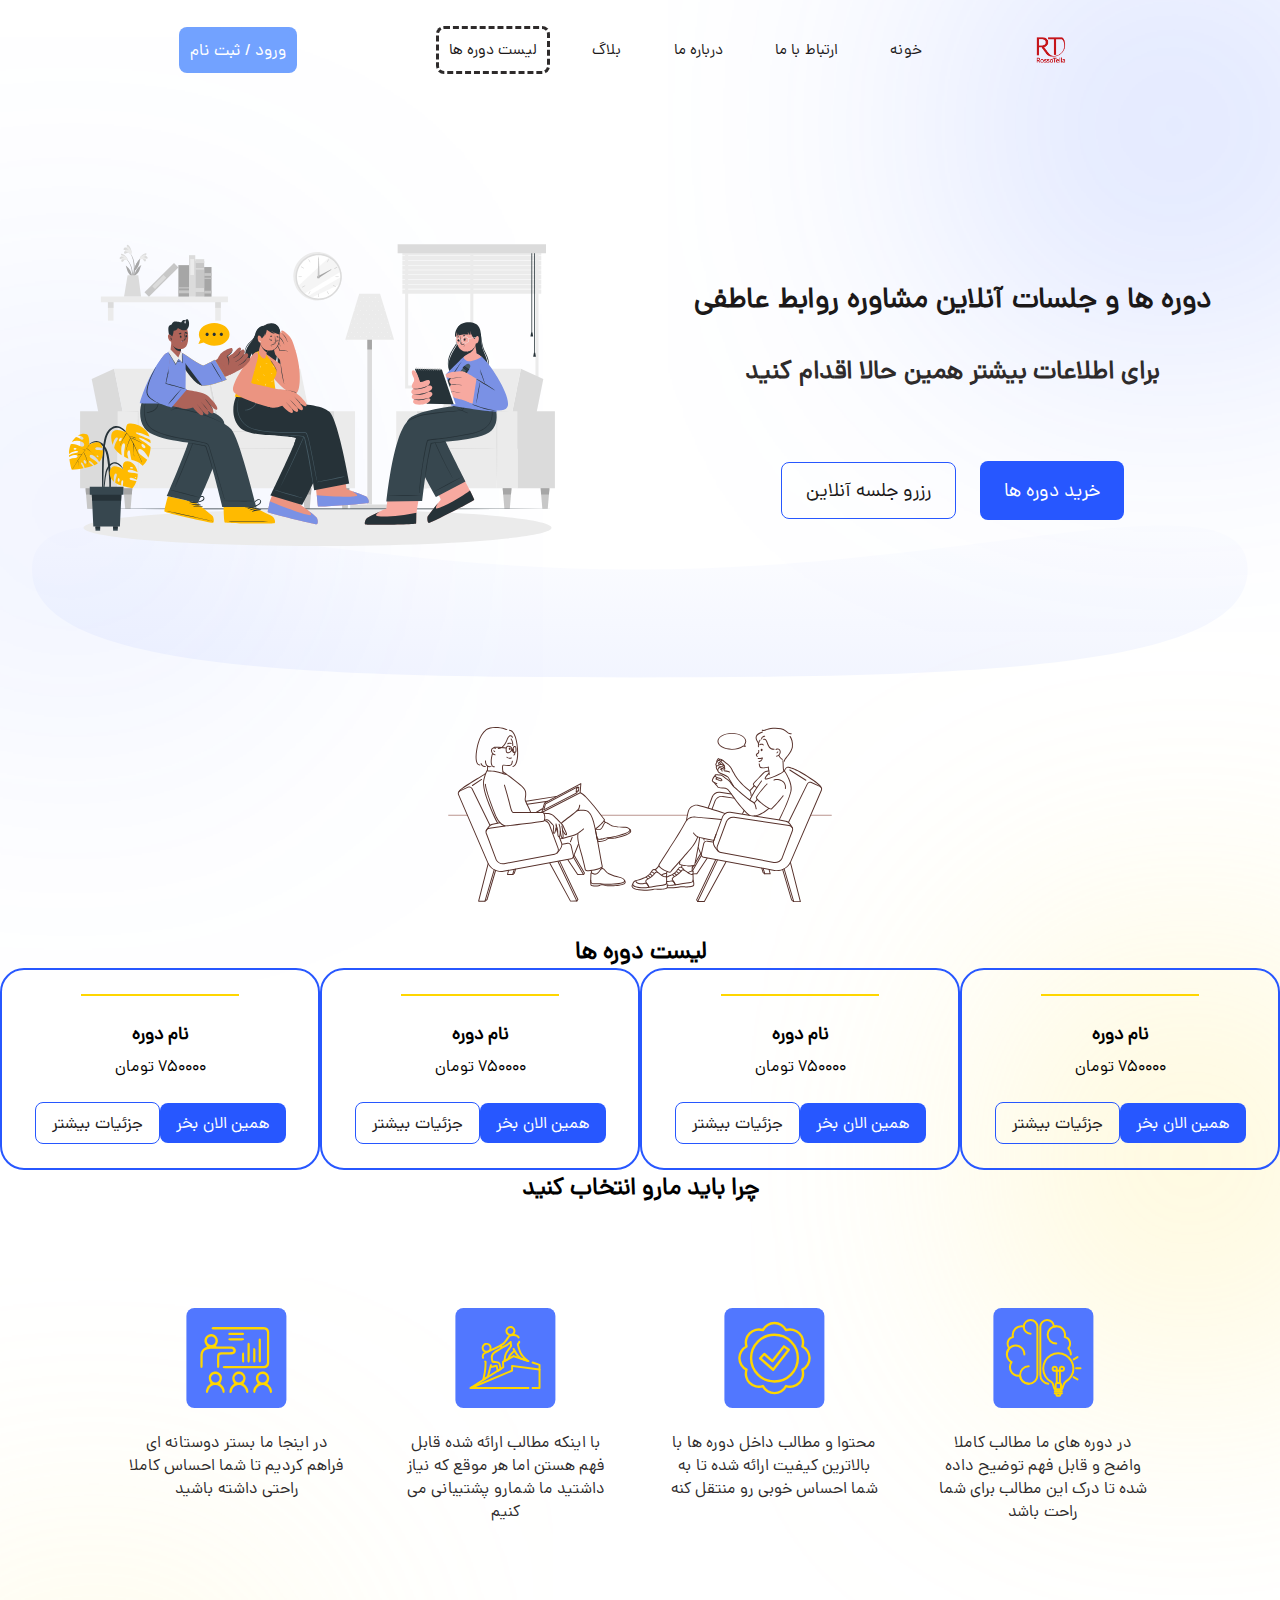
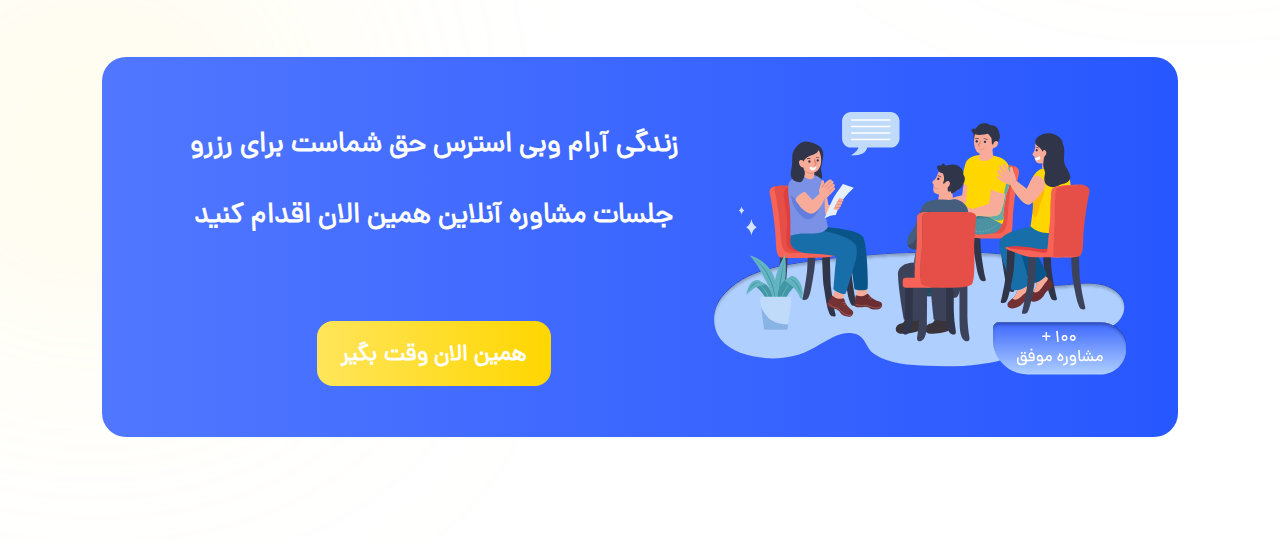
==== commit e92aff1d: "first commit edition" ====
--- a/Home-page/index.html
+++ b/Home-page/index.html
@@ -403,7 +403,7 @@
             </div>
         </section>
         <section id="course-list-slider-section">
-            <div class="section-devider">
+            <div class="section-divider">
                 <svg width="1883" height="237" viewBox="0 0 1883 237" fill="none" xmlns="http://www.w3.org/2000/svg">
                     <path d="M-1.97291e-05 69.1011C-1.97291e-05 -84.4731 411.934 69.1011 935.5 69.1011C1459.07 69.1011 1882.5 -84.4731 1882.5 69.1011C1882.5 222.675 1459.07 236.144 935.5 236.144C411.934 236.144 -1.97291e-05 222.675 -1.97291e-05 69.1011Z" fill="url(#paint0_linear_260_1908)"/>
                     <defs>
@@ -576,7 +576,7 @@
                 <div class="card-image-container">
                     <img src="/Assets/Images/Group 80.png" alt="">
                 </div>
-                <hr class="card-content-devider">
+                <hr class="card-content-divider">
                 <div class="card-content">
                     <h3>نام دوره </h3>
                     <p>750000 تومان</p>
@@ -590,7 +590,7 @@
                 <div class="card-image-container">
                     <img src="/Assets/Images/Group 80.png" alt="">
                 </div>
-                <hr class="card-content-devider">
+                <hr class="card-content-divider">
                 <div class="card-content">
                     <h3>نام دوره </h3>
                     <p>750000 تومان</p>
@@ -604,7 +604,7 @@
                 <div class="card-image-container">
                     <img src="/Assets/Images/Group 80.png" alt="">
                 </div>
-                <hr class="card-content-devider">
+                <hr class="card-content-divider">
                 <div class="card-content">
                     <h3>نام دوره </h3>
                     <p>750000 تومان</p>
@@ -618,7 +618,7 @@
                 <div class="card-image-container">
                     <img src="/Assets/Images/Group 80.png" alt="">
                 </div>
-                <hr class="card-content-devider">
+                <hr class="card-content-divider">
                 <div class="card-content">
                     <h3>نام دوره </h3>
                     <p>750000 تومان</p>
@@ -629,6 +629,301 @@
                 </div>
             </div>
         </div>
+
+        <section id="why-us-section">
+            <div class="why-us-title"><h2>چرا باید مارو انتخاب کنید </h2></div>
+            <div class="why-us-container">
+                <div class="why-us-card">
+                    <div class="why-us-svg-container">
+                        <svg width="101" height="100" viewBox="0 0 101 100" fill="none" xmlns="http://www.w3.org/2000/svg">
+                            <rect x="0.5" width="100" height="100" rx="8" fill="#5177FF"/>
+                            <path d="M37.6866 12C35.9436 12.0011 34.2672 12.67 33.0022 13.8691C31.7371 15.0681 30.9795 16.7063 30.885 18.4468C30.1307 18.2409 29.3523 18.1362 28.5704 18.1354C26.2548 18.1354 24.034 19.0551 22.3965 20.6922C20.7589 22.3294 19.8385 24.5499 19.8379 26.8655C19.8386 27.5781 19.9253 28.288 20.0962 28.9798C18.9221 29.2351 17.8364 29.7965 16.9493 30.6069C16.0622 31.4174 15.4054 32.4481 15.0453 33.5944C14.6853 34.7408 14.6348 35.9619 14.8992 37.1341C15.1636 38.3062 15.7333 39.3875 16.5506 40.2683C15.5862 41.2353 14.8622 42.415 14.4366 43.7127C14.0111 45.0103 13.8959 46.3898 14.1004 47.74C14.3048 49.0903 14.8232 50.3738 15.6139 51.4873C16.4045 52.6008 17.4454 53.5133 18.6528 54.1514C17.7429 55.4609 17.209 56.9945 17.1091 58.586C17.0091 60.1774 17.347 61.7658 18.0859 63.1788C18.8249 64.5918 19.9368 65.7755 21.3008 66.6013C22.6649 67.427 24.2291 67.8635 25.8237 67.8631C26.2444 67.8627 26.6646 67.8329 27.0812 67.7738C27.2719 70.0176 28.3223 72.1008 30.0128 73.5884C31.7033 75.0759 33.9033 75.8527 36.1531 75.7564C38.4029 75.6602 40.5284 74.6983 42.0857 73.0718C43.643 71.4452 44.5115 69.2799 44.5099 67.028V18.8209C44.5092 17.0116 43.7901 15.2767 42.5105 13.9976C41.231 12.7185 39.4958 12 37.6866 12Z" stroke="#FFD600" stroke-width="2" stroke-linecap="round" stroke-linejoin="round"/>
+                            <path d="M37.6861 25.6442C35.8769 25.6435 34.142 24.9244 32.8629 23.6448C31.5838 22.3653 30.8652 20.6301 30.8652 18.8209" stroke="#FFD600" stroke-width="2" stroke-miterlimit="10" stroke-linecap="round"/>
+                            <path d="M35.7767 75.758C33.4862 75.72 31.3024 74.7833 29.696 73.15C28.0896 71.5168 27.1895 69.3176 27.1895 67.0268C27.1895 64.7359 28.0896 62.5368 29.696 60.9035C31.3024 59.2703 33.4862 58.3336 35.7767 58.2955" stroke="#FFD600" stroke-width="2" stroke-miterlimit="10" stroke-linecap="round"/>
+                            <path d="M14.0012 46.4326C13.9819 45.2738 14.1935 44.1227 14.6237 43.0465C15.0538 41.9703 15.6939 40.9905 16.5065 40.1642C17.3192 39.3379 18.2883 38.6816 19.3572 38.2337C20.4261 37.7857 21.5735 37.555 22.7324 37.555C23.8914 37.555 25.0388 37.7857 26.1077 38.2337C27.1766 38.6816 28.1457 39.3379 28.9584 40.1642C29.771 40.9905 30.4111 41.9703 30.8412 43.0465C31.2714 44.1227 31.483 45.2738 31.4637 46.4326" stroke="#FFD600" stroke-width="2" stroke-miterlimit="10" stroke-linecap="round"/>
+                            <path d="M55.4002 75.7267C53.2236 75.5401 51.196 74.5441 49.7178 72.9354C48.2396 71.3268 47.4183 69.2224 47.416 67.0377V18.8209C47.4239 17.0502 48.1203 15.352 49.3579 14.0855C50.5955 12.8191 52.2772 12.0838 54.0473 12.0352C55.8173 11.9866 57.5369 12.6285 58.8421 13.8251C60.1473 15.0217 60.9359 16.6791 61.0409 18.4468C61.7952 18.2409 62.5736 18.1362 63.3555 18.1354C64.5029 18.1341 65.6393 18.359 66.6997 18.7971C67.7602 19.2352 68.7239 19.8781 69.5357 20.6888C70.3476 21.4996 70.9917 22.4624 71.4313 23.5222C71.8709 24.582 72.0973 25.7181 72.0977 26.8655C72.097 27.5781 72.0103 28.288 71.8394 28.9798C73.0135 29.2351 74.0992 29.7965 74.9863 30.6069C75.8733 31.4174 76.5302 32.4481 76.8903 33.5944C77.2503 34.7408 77.3007 35.9619 77.0364 37.134C76.772 38.3061 76.2023 39.3875 75.385 40.2683C76.1942 41.0778 76.8359 42.0389 77.2732 43.0967C77.7106 44.1544 77.935 45.288 77.9338 46.4326" stroke="#FFD600" stroke-width="2" stroke-linecap="round" stroke-linejoin="round"/>
+                            <path d="M63.3549 18.1354C61.0643 18.1735 58.8805 19.1101 57.2741 20.7434C55.6678 22.3767 54.7676 24.5758 54.7676 26.8666C54.7676 29.1575 55.6678 31.3566 57.2741 32.9899C58.8805 34.6232 61.0643 35.5598 63.3549 35.5979" stroke="#FFD600" stroke-width="2" stroke-miterlimit="10" stroke-linecap="round"/>
+                            <path d="M80.5445 60.463C80.5448 57.8013 79.8421 55.1867 78.5075 52.8837C77.173 50.5807 75.2539 48.671 72.9444 47.3477C70.635 46.0245 68.017 45.3345 65.3553 45.3478C62.6936 45.361 60.0826 46.0769 57.7864 47.4231C55.4902 48.7693 53.5902 50.698 52.2787 53.0142C50.9671 55.3303 50.2905 57.9518 50.3172 60.6133C50.3439 63.2749 51.073 65.8823 52.4308 68.1716C53.7886 70.461 55.7269 72.3512 58.0496 73.651C58.7388 74.0673 59.3091 74.6542 59.7054 75.355C60.7963 77.2714 60.5429 79.6995 62.0369 81.389H68.8385C70.8321 79.1444 69.7146 75.5843 72.8258 73.6655C75.1707 72.3507 77.1224 70.434 78.4792 68.1131C79.8361 65.7923 80.5491 63.1514 80.5445 60.463Z" stroke="#FFD600" stroke-width="2" stroke-linecap="round" stroke-linejoin="round"/>
+                            <path d="M67.8663 85.1832L67.164 87.1938C67.0505 87.522 66.8574 87.7199 66.6499 87.7199H64.2145C64.0069 87.7199 63.8138 87.522 63.7004 87.1938L62.998 85.1832" stroke="#FFD600" stroke-width="2" stroke-linejoin="round"/>
+                            <path d="M64.6429 74.9471H66.2165C66.7286 74.9471 67.2198 75.1506 67.5819 75.5127C67.944 75.8748 68.1474 76.3659 68.1474 76.878V81.3818H62.7168V76.8756C62.7174 76.3648 62.9205 75.875 63.2815 75.5135C63.6425 75.1521 64.132 74.9484 64.6429 74.9471Z" stroke="#FFD600" stroke-width="2" stroke-linecap="round" stroke-linejoin="round"/>
+                            <path d="M63.877 60.7671V62.8404H61.8038C61.2539 62.8404 60.7266 62.622 60.3377 62.2332C59.9489 61.8444 59.7305 61.317 59.7305 60.7671C59.7305 60.2173 59.9489 59.6899 60.3377 59.3011C60.7266 58.9123 61.2539 58.6938 61.8038 58.6938C62.3534 58.6945 62.8804 58.9131 63.2691 59.3018C63.6578 59.6905 63.8764 60.2175 63.877 60.7671Z" stroke="#FFD600" stroke-width="2" stroke-linecap="round" stroke-linejoin="round"/>
+                            <path d="M63.877 62.8404V74.9471" stroke="#FFD600" stroke-width="2" stroke-linejoin="round"/>
+                            <path d="M66.9883 60.7671V62.8404H69.0616C69.6115 62.8404 70.1388 62.622 70.5276 62.2332C70.9164 61.8444 71.1349 61.317 71.1349 60.7671C71.1349 60.2173 70.9164 59.6899 70.5276 59.3011C70.1388 58.9123 69.6115 58.6938 69.0616 58.6938C68.899 58.6928 68.737 58.7114 68.5789 58.7493C68.1253 58.8575 67.7215 59.1155 67.4328 59.4817C67.1442 59.8479 66.9875 60.3008 66.9883 60.7671Z" stroke="#FFD600" stroke-width="2" stroke-linecap="round" stroke-linejoin="round"/>
+                            <path d="M66.9883 62.8404V74.9471" stroke="#FFD600" stroke-width="2" stroke-linejoin="round"/>
+                            <path d="M63.1406 62.8404H68.1465" stroke="#FFD600" stroke-width="2" stroke-linecap="round" stroke-linejoin="round"/>
+                            <path d="M80.7637 51.3275L84.5989 49.1118" stroke="#FFD600" stroke-width="2" stroke-linecap="round" stroke-linejoin="round"/>
+                            <path d="M83.1484 60.2216H87.5774" stroke="#FFD600" stroke-width="2" stroke-linecap="round" stroke-linejoin="round"/>
+                            <path d="M80.7637 69.1182L84.5989 71.3315" stroke="#FFD600" stroke-width="2" stroke-linecap="round" stroke-linejoin="round"/>
+                            <path d="M61.9219 83.2886H68.9455" stroke="#FFD600" stroke-width="2" stroke-linecap="round" stroke-linejoin="round"/>
+                            <path d="M61.9219 85.1832H68.9455" stroke="#FFD600" stroke-width="2" stroke-linecap="round" stroke-linejoin="round"/>
+                            </svg>                            
+                    </div>
+                    <div class="why-us-content"><p>در دوره های ما مطالب کاملا واضح و قابل فهم توضیح داده شده تا درک این مطالب برای شما راحت باشد  </p></div>
+                </div>
+                <div class="why-us-card">
+                    <div class="why-us-svg-container">
+                        <svg width="101" height="100" viewBox="0 0 101 100" fill="none" xmlns="http://www.w3.org/2000/svg">
+                            <rect x="0.5" width="100" height="100" rx="8" fill="#5177FF"/>
+                            <path d="M85.6415 50.0712C85.6395 47.6709 84.9722 45.3181 83.7137 43.2742C82.4553 41.2302 80.655 39.5751 78.5127 38.4925C79.2634 36.2148 79.3682 33.7737 78.8153 31.4401C78.2624 29.1065 77.0736 26.9718 75.3807 25.2731C73.6835 23.577 71.5494 22.3846 69.2153 21.8283C66.8813 21.272 64.4387 21.3736 62.159 22.1219C61.0768 19.98 59.4217 18.1804 57.3778 16.923C55.3339 15.6657 52.9812 15 50.5815 15C48.1818 15 45.8291 15.6657 43.7852 16.923C41.7412 18.1804 40.0862 19.98 39.004 22.1219C36.7243 21.3736 34.2817 21.272 31.9476 21.8283C29.6136 22.3846 27.4794 23.577 25.7823 25.2731C24.0845 26.9688 22.8901 29.1019 22.3317 31.4356C21.7732 33.7692 21.8727 36.212 22.619 38.4925C20.4778 39.5752 18.6789 41.2305 17.4221 43.2744C16.1654 45.3183 15.5 47.6706 15.5 50.07C15.5 52.4693 16.1654 54.8216 17.4221 56.8655C18.6789 58.9093 20.4778 60.5647 22.619 61.6474C21.871 63.9272 21.7695 66.3697 22.3258 68.7037C22.882 71.0377 24.0743 73.1718 25.7702 74.8692C27.4683 76.5671 29.6041 77.7606 31.94 78.3169C34.276 78.8732 36.7205 78.7706 39.0016 78.0204C40.0837 80.1623 41.7388 81.962 43.7828 83.2193C45.8267 84.4766 48.1794 85.1423 50.5791 85.1423C52.9788 85.1423 55.3315 84.4766 57.3754 83.2193C59.4193 81.962 61.0744 80.1623 62.1565 78.0204C64.4366 78.7692 66.8797 78.8711 69.2142 78.3148C71.5488 77.7585 73.6833 76.5657 75.3807 74.8692C77.0733 73.1698 78.262 71.0347 78.8148 68.7008C79.3677 66.3669 79.2631 63.9255 78.5127 61.6474C80.6551 60.5657 82.4557 58.9111 83.7142 56.8674C84.9727 54.8238 85.6398 52.4712 85.6415 50.0712Z" stroke="#FFD600" stroke-width="2.40921" stroke-linecap="round" stroke-linejoin="round"/>
+                            <path d="M67.1033 66.6033C76.2343 57.4723 76.2343 42.668 67.1033 33.537C57.9723 24.406 43.1681 24.406 34.0371 33.537C24.9061 42.668 24.9061 57.4723 34.0371 66.6033C43.1681 75.7343 57.9723 75.7343 67.1033 66.6033Z" stroke="#FFD600" stroke-width="2.40921" stroke-linecap="round" stroke-linejoin="round"/>
+                            <path d="M49.2862 61.7607L36.2812 50.2471L40.3697 45.9972L48.4694 53.167L60.0337 38.3817L64.8569 41.851L49.2862 61.7607Z" stroke="#FFD600" stroke-width="2.40921" stroke-linecap="round" stroke-linejoin="round"/>
+                            </svg>                            
+                    </div>
+                    <div class="why-us-content"><p>محتوا و مطالب داخل دوره ها با بالاترین کیفیت ارائه شده تا به شما احساس خوبی رو منتقل کنه </p></div>
+                </div>
+                <div class="why-us-card">
+                    <div class="why-us-svg-container">
+                        <svg width="101" height="100" viewBox="0 0 101 100" fill="none" xmlns="http://www.w3.org/2000/svg">
+                            <rect x="0.5" width="100" height="100" rx="8" fill="#5177FF"/>
+                            <path d="M64.5277 28.8967C64.6061 29.0089 64.6601 29.1362 64.6863 29.2706C64.7125 29.4049 64.7102 29.5433 64.6796 29.6767C64.649 29.8101 64.5909 29.9356 64.5088 30.0452C64.4267 30.1547 64.3226 30.2458 64.2031 30.3127C64.0837 30.3795 63.9515 30.4205 63.8153 30.4332C63.679 30.4458 63.5415 30.4297 63.4118 30.386C63.2821 30.3422 63.163 30.2718 63.0622 30.1792C62.9614 30.0866 62.8812 29.9739 62.8266 29.8484C62.7401 29.6912 62.6336 29.5458 62.5099 29.4158C62.3803 29.2577 62.2354 29.1127 62.0773 28.9832C61.9908 28.8967 61.9042 28.8396 61.8454 28.7808C60.8365 28.0903 59.3379 27.8307 57.9535 27.9172C56.5985 28.0037 55.3872 28.4363 54.8109 29.0697C54.6085 29.3587 54.4061 29.6754 54.1759 29.9643C53.3972 31.1168 52.5907 32.2498 51.7271 33.4823C49.8236 36.135 49.3339 36.4468 47.1398 37.7773L46.9373 37.8932L47.2834 38.4694C50.888 36.7113 51.8985 36.1922 55.0983 33.2456C55.1923 33.1571 55.3031 33.0883 55.4241 33.0433C55.5451 32.9982 55.6738 32.9778 55.8028 32.9833C55.9318 32.9888 56.0584 33.02 56.1751 33.0751C56.2919 33.1303 56.3965 33.2082 56.4826 33.3043C56.6276 33.4497 56.7102 33.6459 56.7128 33.8512L57.1748 37.8883C57.2022 38.1459 57.1297 38.4041 56.9724 38.6098L53.0544 44.0884C51.6422 46.0783 51.2961 48.0389 50.9206 50.2591L50.7476 51.3545L52.6217 50.375C53.8902 46.8293 54.9285 45.8482 56.8891 43.917C57.3218 43.4844 57.8409 42.9946 58.4188 42.389C58.2163 42.0429 57.9862 41.6674 57.7544 41.2642C57.6529 41.0993 57.6203 40.9011 57.6637 40.7123C57.707 40.5236 57.8229 40.3595 57.9862 40.2554L58.4188 39.9958C58.5879 39.9002 58.7874 39.8738 58.9756 39.9222C59.1637 39.9706 59.3258 40.09 59.4277 40.2554L60.466 41.9841C60.5419 42.0752 60.5915 42.1853 60.6096 42.3025L60.639 42.3596C62.1948 45.0417 63.3784 47.0937 66.059 49.5424L68.6547 50.437C66.6075 48.4177 64.877 46.3134 63.9204 43.3146L62.6519 39.4506V39.364C62.5083 38.8449 62.363 38.4123 62.2764 38.0581C62.0169 37.2794 61.8732 36.8468 61.9597 36.2999C62.0756 35.6077 62.4495 35.1164 63.3147 34.1075V33.848C63.3071 33.5916 63.4017 33.3428 63.5776 33.1562C63.7535 32.9696 63.9963 32.8605 64.2526 32.853C64.5089 32.8454 64.7577 32.9399 64.9443 33.1158C65.1309 33.2917 65.24 33.5345 65.2476 33.7908V34.0798L65.2753 34.3965C65.2885 34.5216 65.2748 34.648 65.2351 34.7674C65.1954 34.8868 65.1306 34.9963 65.0452 35.0886L64.9587 35.2029C64.2387 36.0403 63.9204 36.3864 63.8926 36.5872C63.9443 36.8913 64.0214 37.1905 64.1228 37.4818C64.2387 37.8279 64.353 38.2311 64.526 38.8661L65.7667 42.7302C66.8622 46.1028 69.226 48.323 71.8511 50.7749C72.2837 51.1782 72.7164 51.5814 73.2061 52.0434C73.3598 52.1685 73.4703 52.3386 73.5221 52.5299C73.574 52.7211 73.5645 52.9238 73.4951 53.1094C73.4545 53.2314 73.39 53.344 73.3053 53.4408C73.2207 53.5376 73.1175 53.6164 73.002 53.6728C72.8864 53.7292 72.7608 53.762 72.6324 53.7693C72.5041 53.7765 72.3755 53.7581 72.2544 53.715L65.2476 51.3218C65.1259 51.2664 65.01 51.1991 64.9015 51.121C62.1899 48.6985 60.8937 46.6513 59.4228 44.1423C58.9902 44.5749 58.5853 44.9503 58.2409 45.3242C56.4239 47.0839 55.5015 47.9769 54.3473 51.3806C54.2585 51.6179 54.0837 51.8131 53.8575 51.9275L49.791 54.0039C49.5899 54.1187 49.3519 54.1497 49.1281 54.0905C48.8776 54.0263 48.662 53.8669 48.5272 53.6461C48.3924 53.4254 48.3492 53.1607 48.4066 52.9086C48.6662 51.8703 48.8392 50.8892 49.0122 49.9375C49.4171 47.4888 49.791 45.3242 51.461 42.9604L55.1799 37.7365L54.9791 35.9195C52.4993 38.0826 51.2586 38.6947 47.827 40.3598L47.365 40.59C47.1512 40.689 46.9092 40.7087 46.6822 40.6456C46.4552 40.5825 46.258 40.4407 46.126 40.2456L44.7416 38.0826C44.6728 37.973 44.6265 37.8508 44.6052 37.7232C44.5839 37.5956 44.588 37.4651 44.6175 37.3391C44.6469 37.2131 44.7011 37.0942 44.7767 36.9892C44.8524 36.8843 44.9481 36.7954 45.0583 36.7276L46.126 36.0926C48.0295 34.9384 48.4898 34.6511 50.1338 32.3379C51.2014 30.8377 51.8936 29.8288 52.5825 28.8477L53.1294 28.0413C53.1884 27.9575 53.2563 27.8803 53.3319 27.8111C54.2249 26.7435 55.9553 26.0807 57.8017 25.9648C59.5893 25.8211 61.5565 26.195 62.9343 27.1761C63.078 27.2626 63.2217 27.3785 63.3376 27.465C63.574 27.6804 63.7955 27.9116 64.0004 28.1572C64.1992 28.3775 64.3733 28.6189 64.5195 28.8771L64.5277 28.8967Z" fill="#FFD600"/>
+                            <path d="M55.5606 19.959C54.9675 19.9627 54.3886 20.1411 53.8963 20.4719C53.404 20.8027 53.02 21.2713 52.7924 21.819C52.5648 22.3667 52.5036 22.9693 52.6165 23.5516C52.7293 24.1339 53.0112 24.67 53.427 25.093C53.9991 25.647 54.7643 25.9567 55.5606 25.9567C56.357 25.9567 57.1222 25.647 57.6944 25.093L57.7237 25.0343C58.2654 24.4795 58.5659 23.7331 58.5596 22.9578C58.5667 22.5665 58.4936 22.178 58.3448 21.8161C58.196 21.4542 57.9746 21.1266 57.6944 20.8535L57.6372 20.7964C57.0827 20.2542 56.3362 19.9531 55.5606 19.959ZM52.072 19.4692C52.9946 18.5371 54.2491 18.0087 55.5606 18C56.8445 18.0037 58.0757 18.5113 58.9889 19.4137L59.0755 19.4708C59.9937 20.3925 60.5115 21.6389 60.5167 22.9398C60.5219 24.2408 60.0141 25.4913 59.1032 26.4202L59.0755 26.4774C58.1379 27.4019 56.8742 27.9203 55.5574 27.9203C54.2407 27.9203 52.9769 27.4019 52.0393 26.4774C51.1158 25.5453 50.5977 24.2862 50.5977 22.9741C50.5977 21.662 51.1158 20.4029 52.0393 19.4708L52.072 19.4692Z" fill="#FFD600"/>
+                            <path d="M29.0921 49.629C29.1269 49.7521 29.1364 49.8809 29.1202 50.0077C29.1039 50.1346 29.0622 50.2569 28.9976 50.3673C28.933 50.4776 28.8467 50.5738 28.744 50.65C28.6413 50.7263 28.5243 50.781 28.3999 50.8109C28.2769 50.8438 28.1485 50.8519 28.0222 50.8349C27.896 50.8178 27.7744 50.7759 27.6645 50.7115C27.5545 50.6471 27.4585 50.5616 27.3818 50.4598C27.3052 50.3581 27.2495 50.2421 27.218 50.1187C26.9584 49.0821 26.8131 48.4177 26.929 47.67C27.0449 46.9485 27.391 46.2857 28.0538 45.2213C28.4293 44.6434 32.3212 42.8281 36.4156 40.9247C39.9337 39.3102 43.6248 37.5798 45.0957 36.744C45.2049 36.6771 45.3265 36.6329 45.4531 36.6141C45.5798 36.5953 45.709 36.6023 45.8329 36.6346C45.9569 36.6669 46.073 36.7239 46.1743 36.8022C46.2757 36.8804 46.3602 36.9783 46.4229 37.09L47.7779 39.1943C47.9043 39.4087 47.9478 39.6621 47.9 39.9064C47.8521 40.1507 47.7163 40.3689 47.5183 40.5198C45.9609 41.6169 44.5194 42.5098 43.2509 43.295C39.1843 45.7437 37.0213 47.0725 38.3762 52.7812C39.155 52.8678 39.7606 52.9265 40.3091 52.9837C42.6159 53.2432 43.7374 53.3591 44.5765 54.1378C45.4124 54.8871 45.6442 55.9531 46.1045 58.0884C46.2776 58.8654 46.48 59.8465 46.7674 60.9142C46.8137 61.1251 46.7912 61.3454 46.703 61.5426C46.6149 61.7398 46.4657 61.9035 46.2776 62.0096L43.3391 63.7106C43.1166 63.8381 42.8529 63.8733 42.6048 63.8086C42.3566 63.7439 42.1437 63.5844 42.0118 63.3645C41.9614 63.2733 41.9224 63.1763 41.8959 63.0755L41.0029 58.952C40.3108 59.0972 39.5614 59.2409 38.8399 59.3846C37.9452 59.5576 37.0816 59.7306 36.3029 59.9037L34.7161 65.7577L33.7644 69.2185C33.7365 69.3469 33.6807 69.4677 33.6012 69.5723C33.5217 69.6769 33.4203 69.7629 33.304 69.8241L28.8636 72.5912C28.6494 72.7287 28.3893 72.7757 28.1405 72.7219C27.8917 72.668 27.6745 72.5177 27.5363 72.3039C27.3924 72.0818 27.3409 71.8124 27.3927 71.5529L27.6522 70.4575C28.6905 66.0172 29.3811 63.0755 29.5835 58.2892L29.7566 54.3386L29.7271 54.3109C29.6167 54.2431 29.5208 54.1541 29.445 54.049C29.3692 53.9439 29.315 53.8249 29.2856 53.6987C29.2561 53.5725 29.252 53.4418 29.2734 53.314C29.2948 53.1862 29.3414 53.0639 29.4104 52.9543C29.5517 52.7442 29.7687 52.5969 30.0162 52.5433C30.2636 52.4897 30.5222 52.5341 30.7377 52.667L31.2275 52.9543C31.3823 53.0453 31.5095 53.1765 31.5958 53.334C31.682 53.4915 31.724 53.6694 31.7172 53.8489L31.5409 58.3659C31.3401 62.8927 30.7344 65.805 29.8398 69.6691L31.9735 68.3141L32.8094 65.2581H32.8387L34.5692 58.8556C34.5692 58.7985 34.5986 58.7691 34.5986 58.7414L35.1455 56.722C35.1711 56.6268 35.2154 56.5377 35.2759 56.4599C35.3364 56.3821 35.4118 56.3171 35.4977 56.2688C35.5836 56.2204 35.6782 56.1897 35.7761 56.1784C35.874 56.1671 35.9732 56.1754 36.0678 56.2029L36.5299 56.3188C36.7117 56.3773 36.8655 56.5011 36.9613 56.6663C37.0572 56.8316 37.0885 57.0265 37.049 57.2134L36.8759 57.7603L38.4611 57.4729C39.5581 57.2411 40.6536 57.0403 41.5188 56.8379H41.5466C41.6717 56.8083 41.8016 56.8044 41.9283 56.8264C42.055 56.8484 42.176 56.8958 42.2838 56.9658C42.3917 57.0359 42.4843 57.127 42.5559 57.2338C42.6276 57.3406 42.6769 57.4608 42.7008 57.5872L43.5366 61.3419L44.6908 60.6791C44.4884 59.8139 44.3447 59.094 44.201 58.4883C43.8272 56.7579 43.6541 55.8927 43.2787 55.576C42.9048 55.2299 41.9808 55.114 40.1067 54.941C39.328 54.8545 38.4056 54.7402 37.4832 54.6537C37.2931 54.6246 37.1155 54.541 36.9721 54.4129C36.8286 54.2848 36.7254 54.1178 36.6751 53.9321C34.6002 46.2596 37.1943 44.6761 42.2404 41.6201C43.2509 41.0145 44.4035 40.3223 45.6148 39.4571L45.2393 38.8808C43.424 39.8326 40.252 41.3018 37.2237 42.7155C33.3889 44.4737 29.7549 46.1763 29.6978 46.2906C29.1786 47.1068 28.9191 47.5965 28.8619 47.9916C28.8032 48.3671 28.8897 48.8568 29.0921 49.6355V49.629Z" fill="#FFD600"/>
+                            <path d="M30.934 36.9366L30.8197 36.966C30.078 37.2026 29.4577 37.7191 29.0909 38.4058C28.901 38.7518 28.7827 39.1324 28.7432 39.5251C28.7036 39.9178 28.7436 40.3144 28.8607 40.6912C28.9616 41.0749 29.1421 41.433 29.3905 41.7424C29.6388 42.0518 29.9494 42.3054 30.3022 42.4869C30.6467 42.68 31.0263 42.8024 31.4188 42.847C31.8112 42.8916 32.2086 42.8574 32.5877 42.7465C32.969 42.6341 33.3238 42.4461 33.6309 42.1937C33.938 41.9413 34.1912 41.6296 34.3753 41.2773C34.5683 40.9447 34.6909 40.5761 34.7355 40.1942C34.7802 39.8123 34.7459 39.4253 34.6349 39.0571L34.6071 38.9412C34.4947 38.5709 34.309 38.2269 34.0611 37.9297C33.8132 37.6324 33.5081 37.388 33.164 37.2108C32.4826 36.8491 31.6902 36.7565 30.9438 36.9513L30.934 36.9366ZM30.3283 35.0919C30.9531 34.9041 31.6091 34.8431 32.2578 34.9123C32.9065 34.9815 33.5349 35.1797 34.1059 35.4951C35.2507 36.1248 36.1008 37.1807 36.4714 38.4335C36.6644 39.0563 36.7307 39.7113 36.6661 40.3601C36.6016 41.0088 36.4077 41.6381 36.0959 42.2106C35.784 42.7831 35.3606 43.2873 34.8506 43.6934C34.3405 44.0995 33.7543 44.3992 33.1264 44.5749C32.5075 44.7684 31.8559 44.8349 31.2107 44.7703C30.5655 44.7058 29.94 44.5116 29.3716 44.1994C28.7937 43.8906 28.284 43.4684 27.8728 42.9583C27.4616 42.4481 27.1574 41.8603 26.9784 41.23C26.7893 40.6091 26.7277 39.9565 26.7973 39.3113C26.8669 38.666 27.0662 38.0415 27.3832 37.4753C27.6895 36.9012 28.1071 36.3939 28.6116 35.983C29.1162 35.5721 29.6975 35.2658 30.3218 35.0821L30.3283 35.0919Z" fill="#FFD600"/>
+                            <path d="M77.36 55.4536C77.238 55.4132 77.1254 55.3489 77.0287 55.2644C76.9319 55.1798 76.853 55.0769 76.7966 54.9615C76.7402 54.846 76.7074 54.7205 76.7001 54.5923C76.6929 54.464 76.7113 54.3356 76.7543 54.2146C76.8414 53.9718 77.0198 53.7727 77.2516 53.6595C77.4833 53.5464 77.7501 53.5283 77.9951 53.6089L84.9446 55.9727C85.1373 56.0385 85.3046 56.1627 85.4234 56.328C85.5422 56.4933 85.6065 56.6915 85.6075 56.8951V80.0205C85.6045 80.2794 85.5004 80.5268 85.3173 80.7098C85.1343 80.8929 84.8868 80.997 84.628 81H77.6784C77.4186 81 77.1694 80.8968 76.9857 80.7131C76.802 80.5294 76.6989 80.2803 76.6989 80.0205C76.6989 79.7608 76.802 79.5116 76.9857 79.3279C77.1694 79.1442 77.4186 79.041 77.6784 79.041H83.6468V57.5872L77.36 55.4536ZM73.5252 79.041C73.785 79.041 74.0341 79.1442 74.2178 79.3279C74.4015 79.5116 74.5047 79.7608 74.5047 80.0205C74.5047 80.2803 74.4015 80.5294 74.2178 80.7131C74.0341 80.8968 73.785 81 73.5252 81H15.4795C15.2206 80.997 14.9732 80.8929 14.7902 80.7098C14.6071 80.5268 14.503 80.2794 14.5 80.0205C14.5052 79.8439 14.5557 79.6716 14.6466 79.5201C14.7375 79.3686 14.8658 79.243 15.0191 79.1553L47.4311 58.6255L47.085 53.9256C47.0726 53.7308 47.1179 53.5367 47.2152 53.3674C47.3125 53.1982 47.4574 53.0613 47.6319 52.9739L58.2433 47.2358C58.3608 47.1703 58.4912 47.1312 58.6255 47.1213C58.7597 47.1115 58.8945 47.131 59.0203 47.1787L73.8419 52.1952C74.0847 52.2823 74.2839 52.4607 74.397 52.6924C74.5101 52.9242 74.5283 53.1909 74.4476 53.4359C74.4072 53.5578 74.3428 53.6705 74.2583 53.7672C74.1738 53.864 74.0708 53.9429 73.9554 53.9993C73.84 54.0557 73.7145 54.0885 73.5862 54.0957C73.458 54.103 73.3296 54.0846 73.2085 54.0415L58.7901 49.1442L49.0734 54.4203L49.4195 59.063C49.4402 59.2417 49.4107 59.4227 49.3343 59.5857C49.2579 59.7486 49.1376 59.887 48.9869 59.9853L18.8523 79.0459L73.5252 79.041Z" fill="#FFD600"/>
+                            <path d="M16.3163 80.9151C16.1984 80.9643 16.072 80.9898 15.9442 80.9901C15.8164 80.9904 15.6899 80.9656 15.5717 80.917C15.4535 80.8684 15.3461 80.7971 15.2555 80.7069C15.1649 80.6168 15.093 80.5098 15.0438 80.3919C14.9946 80.2739 14.9691 80.1475 14.9688 80.0197C14.9684 79.892 14.9933 79.7654 15.0418 79.6472C15.0904 79.5291 15.1618 79.4216 15.2519 79.3311C15.342 79.2405 15.4491 79.1686 15.567 79.1194L56.2166 62.0193V58.0198C56.2166 57.76 56.3199 57.5109 56.5036 57.3272C56.6873 57.1435 56.9364 57.0403 57.1962 57.0403C57.2643 57.0359 57.3326 57.0453 57.3969 57.0681L84.7335 60.5289C84.9879 60.567 85.2174 60.7027 85.3734 60.9071C85.5295 61.1116 85.5997 61.3689 85.5693 61.6243C85.557 61.7531 85.5183 61.878 85.4555 61.9911C85.3926 62.1042 85.3071 62.2031 85.2042 62.2816C85.1014 62.36 84.9834 62.4164 84.8577 62.4471C84.732 62.4779 84.6013 62.4823 84.4739 62.4601L58.1757 59.1152V62.6625C58.1753 62.855 58.1175 63.043 58.0095 63.2023C57.9016 63.3617 57.7486 63.4852 57.57 63.5571L16.3163 80.9151Z" fill="#FFD600"/>
+                            </svg>                            
+                    </div>
+                    <div class="why-us-content"><p>با اینکه مطالب ارائه شده قابل فهم هستن اما هر موقع که نیاز داشتید ما شمارو پشتیبانی می کنیم</p></div>
+                </div>
+                <div class="why-us-card">
+                    <div class="why-us-svg-container">
+                        <svg width="101" height="100" viewBox="0 0 101 100" fill="none" xmlns="http://www.w3.org/2000/svg">
+                            <rect x="0.5" width="100" height="100" rx="8" fill="#5177FF"/>
+                            <path d="M52.1632 21.548C44.498 21.548 36.8445 21.558 29.186 21.533C28.1943 21.5187 27.2064 21.4071 26.2365 21.1997C25.9899 21.1497 25.69 20.6348 25.6816 20.3266C25.6992 20.1492 25.7564 19.9781 25.849 19.8258C25.9415 19.6735 26.0672 19.5439 26.2165 19.4467C26.6516 19.2107 27.1337 19.0741 27.6279 19.0468C28.6277 18.9818 29.6275 19.0035 30.6407 19.0035C45.4578 19.0035 60.2744 19.0068 75.0905 19.0135C76.4619 19.0135 77.8699 19.0268 79.1964 19.3201C81.7409 19.885 83.029 21.4997 83.2573 24.0692C83.3223 24.8174 83.3006 25.5689 83.3006 26.3287C83.3006 35.2437 83.3006 44.1586 83.3006 53.0736C83.3282 53.9524 83.3048 54.832 83.2306 55.7081C82.9456 58.1576 81.2843 59.8456 78.8564 60.1539C77.9815 60.2382 77.1022 60.2682 76.2236 60.2439C64.2959 60.2439 52.3671 60.2439 40.4371 60.2439C39.4367 60.2488 38.4373 60.1775 37.4477 60.0306C37.1944 59.9923 36.8562 59.5074 36.8428 59.2158C36.8295 58.9242 37.1278 58.3692 37.3561 58.3309C38.4567 58.1368 39.5712 58.032 40.6888 58.0176C50.9857 57.9965 61.282 57.9927 71.5778 58.006H75.7204C76.3486 58.006 76.9801 58.031 77.6033 57.981C79.7196 57.8144 80.8294 56.7562 81.0293 54.7166C81.091 54.0934 81.066 53.4619 81.066 52.8336C81.066 44.1686 81.066 35.5036 81.066 26.8386C81.066 25.9621 81.0877 25.0706 80.9544 24.2091C80.7244 22.7211 79.6813 21.7579 78.1566 21.6113C77.1567 21.5163 76.157 21.5563 75.1455 21.5547C67.4847 21.548 59.824 21.5458 52.1632 21.548Z" fill="#FFD600"/>
+                            <path d="M21.1595 38.7531C20.338 37.38 19.5698 36.3719 19.0882 35.2421C17.7135 32.006 19.2798 28.0968 22.4209 26.6654C25.7752 25.1357 29.8728 26.6037 31.3625 29.9314C31.7927 30.8427 32.0097 31.84 31.997 32.8477C31.9843 33.8553 31.7422 34.8468 31.2892 35.747C30.9176 36.5185 30.471 37.2467 29.9328 38.2348C31.0326 38.3348 31.8807 38.4731 32.7306 38.4781C36.6182 38.5031 40.5058 38.4781 44.395 38.4964C45.2698 38.4964 46.168 38.4698 47.0128 38.6631C48.7992 39.053 49.9956 40.6777 49.9989 42.514C50.0023 44.3503 48.7775 45.96 46.9828 46.3466C46.1363 46.5249 45.2365 46.4882 44.3617 46.4949C41.6022 46.5149 38.8427 46.4649 36.0849 46.5266C33.972 46.5732 33.4771 47.0865 33.4188 49.271C33.3538 51.6522 33.4054 54.0368 33.3904 56.4197C33.3904 57.2962 33.4288 58.1893 33.2688 59.0408C33.1971 59.4258 32.7389 59.8973 32.3556 60.0257C31.8424 60.1923 31.4475 59.779 31.2992 59.2441C31.2271 59.0044 31.1867 58.7562 31.1792 58.5059C31.1676 55.1199 31.0859 51.7306 31.1792 48.3412C31.2625 45.4118 32.394 44.327 35.4017 44.2187C38.1579 44.1187 40.9207 44.2187 43.6785 44.1637C44.6745 44.1508 45.6648 44.0125 46.6262 43.7521C46.9962 43.6488 47.4944 42.9872 47.4478 42.6473C47.3744 42.1224 46.9928 41.4359 46.5446 41.2126C45.9081 40.8943 45.0932 40.8393 44.3533 40.836C38.2079 40.8104 32.0624 40.8104 25.9169 40.836C25.0394 40.8677 24.1649 40.9568 23.2991 41.1026C18.6799 41.7291 16.882 43.6671 16.7853 48.2362C16.722 51.2457 16.7853 54.2567 16.7536 57.2678C16.7535 58.0112 16.6612 58.7517 16.4787 59.4724C16.412 59.7257 15.9205 60.0123 15.6205 60.0156C15.446 59.9986 15.278 59.9407 15.1301 59.8466C14.9822 59.7525 14.8585 59.6249 14.769 59.4741C14.5827 59.0112 14.4936 58.5148 14.5074 58.016C14.4907 54.505 14.5074 50.9924 14.5074 47.4814C14.5074 47.1065 14.5557 46.7299 14.5857 46.3549C14.829 43.3688 16.2171 41.1376 18.9316 39.7912C19.6031 39.4563 20.2863 39.1596 21.1595 38.7531ZM25.117 37.0117C27.4683 37.0934 29.5162 35.2504 29.6495 32.9342C29.7761 30.7129 27.7515 28.5417 25.4836 28.46C24.343 28.4309 23.2355 28.8444 22.393 29.6139C21.5505 30.3833 21.0386 31.449 20.9645 32.5876C20.8295 34.8705 22.7625 36.9334 25.117 37.015V37.0117Z" fill="#FFD600"/>
+                            <path d="M57.7146 75.7192C60.4458 77.5705 62.0055 79.9118 62.4654 82.9162C62.5433 83.402 62.4968 83.8996 62.3304 84.3626C62.2237 84.6392 61.7922 84.9208 61.4822 84.9508C61.1723 84.9808 60.6674 84.7841 60.5424 84.5342C60.2691 83.9926 60.1492 83.3678 60.0242 82.7595C59.7755 81.3925 59.1027 80.1384 58.1012 79.1752C53.4554 74.8044 47.5416 77.7322 46.2885 82.0663C46.0802 82.7862 46.0385 83.566 45.7302 84.2326C45.5636 84.5892 45.0187 84.8991 44.5971 84.9758C44.0389 85.0741 43.509 84.3509 43.549 83.691C43.6709 81.4173 44.5929 79.26 46.1518 77.6005C46.8184 76.8806 47.5616 76.2408 48.3181 75.5143C47.8315 74.6478 47.3483 73.9179 46.985 73.1297C45.6519 70.2186 46.4318 66.9276 48.8496 64.9846C51.2675 63.0417 54.6485 63.0233 57.1931 64.9696C59.6309 66.8326 60.4141 70.1086 59.0943 73.0797C58.7544 73.8762 58.2912 74.6228 57.7146 75.7192ZM52.8822 66.0261C50.561 66.1044 48.5497 68.229 48.6847 70.4519C48.828 72.7365 50.9693 74.6727 53.2388 74.5694C55.5084 74.4661 57.558 72.2982 57.4263 70.0953C57.3496 68.958 56.8311 67.8957 55.9818 67.1353C55.1324 66.375 54.0194 65.9769 52.8805 66.0261H52.8822Z" fill="#FFD600"/>
+                            <path d="M81.4852 75.521C82.3417 76.3892 83.1765 77.139 83.8947 77.9872C85.3161 79.6619 86.1677 81.5932 86.0877 83.8278C86.056 84.7476 85.4861 85.1508 84.3496 84.8759C84.1097 84.1727 83.7481 83.3762 83.5715 82.5547C82.8733 79.257 79.7505 76.9191 76.4362 77.0141C73.0635 77.1124 70.5906 79.3603 69.6308 82.9762C69.5025 83.4545 69.4975 83.9877 69.2759 84.4127C69.1343 84.6859 68.6093 85.0225 68.4127 84.9459C68.0195 84.7942 67.4912 84.4077 67.4379 84.0561C67.1046 81.8098 67.8828 79.8602 69.3109 78.1672C70.0324 77.3123 70.8689 76.5525 71.8404 75.5577C71.4072 74.6979 70.8606 73.7564 70.4473 72.7599C69.806 71.1812 69.7911 69.4173 70.4056 67.828C71.02 66.2387 72.2176 64.9436 73.7541 64.2069C75.2906 63.4702 77.0503 63.3474 78.6742 63.8635C80.2982 64.3796 81.664 65.4958 82.4933 66.9843C83.5865 68.9839 83.5532 71.0702 82.71 73.1498C82.385 73.9413 81.9235 74.6812 81.4852 75.521ZM72.4186 70.2587C72.4129 70.8216 72.5183 71.38 72.7289 71.902C72.9394 72.4241 73.2509 72.8994 73.6455 73.3008C74.0401 73.7022 74.51 74.0218 75.0284 74.2412C75.5467 74.4607 76.1033 74.5756 76.6661 74.5795C78.949 74.5795 80.9987 72.5566 81.0137 70.292C81.0137 67.9975 79.0423 66.0495 76.6811 66.0312C74.2133 66.0128 72.4103 67.8025 72.4186 70.2587Z" fill="#FFD600"/>
+                            <path d="M24.6494 75.6193C22.1499 70.6503 22.3765 67.3759 25.186 65.0547C26.4117 64.0619 27.9452 63.5275 29.5224 63.5433C31.0996 63.5591 32.6221 64.1242 33.8276 65.1413C36.6171 67.5142 36.7937 70.7936 34.2659 75.5143C35.0574 76.3292 35.9572 77.1557 36.7371 78.0822C38.2368 79.8752 39.1216 81.9147 38.6651 84.3093C38.6151 84.5726 38.1652 84.9008 37.8769 84.9375C37.7007 84.9382 37.5264 84.9014 37.3655 84.8295C37.2046 84.7577 37.0609 84.6525 36.9437 84.5209C36.7238 84.2626 36.6971 83.8411 36.5905 83.4878C36.3722 82.7729 36.2189 82.0298 35.9239 81.3449C34.7175 78.4888 32.3829 77.1657 29.4352 77.0124C26.6307 76.8591 23.8746 78.922 22.8131 81.7215C22.4598 82.6513 22.2715 83.6444 21.8966 84.5543C21.8016 84.7876 21.2584 84.9908 20.9635 84.9442C20.6685 84.8975 20.2436 84.5726 20.1686 84.291C19.8353 83.0312 20.1786 81.8415 20.6235 80.64C21.3984 78.5654 23.0014 77.159 24.6494 75.6193ZM33.716 70.212C33.716 67.7941 31.8347 65.9695 29.3985 66.0162C27.004 66.0595 25.0843 67.9974 25.126 70.3286C25.1676 72.6249 27.2223 74.6212 29.5035 74.5812C30.6414 74.5601 31.7244 74.0881 32.5143 73.2688C33.3043 72.4494 33.7365 71.3499 33.716 70.212Z" fill="#FFD600"/>
+                            <path d="M74.9849 42.4773C74.9849 45.4768 74.9949 48.4912 74.9849 51.4989C74.9849 52.2471 75.0082 53.0237 74.8183 53.7319C74.7233 54.0868 74.1284 54.585 73.8335 54.54C73.4702 54.485 73.1469 53.9551 72.882 53.5769C72.7553 53.3969 72.777 53.0936 72.777 52.847C72.777 45.9594 72.777 39.0674 72.777 32.171C72.7562 31.7954 72.8265 31.4204 72.982 31.0779C73.1583 30.7602 73.4491 30.5218 73.7951 30.4113C74.3567 30.293 74.7466 30.6979 74.8283 31.2195C74.9333 31.9613 74.9834 32.7099 74.9782 33.4591C74.9932 36.4618 74.9833 39.4696 74.9849 42.4773Z" fill="#FFD600"/>
+                            <path d="M63.8453 44.7519C63.8453 47.2514 63.8653 49.7693 63.8303 52.2788C63.7989 52.8968 63.6914 53.5085 63.5103 54.1001C63.4604 54.2851 63.1538 54.54 62.9838 54.5267C62.6505 54.5017 62.1806 54.4051 62.024 54.1684C61.7564 53.7569 61.6076 53.2794 61.594 52.7887C61.5674 47.2698 61.579 41.7508 61.594 36.2302C61.594 35.9836 61.5757 35.647 61.7174 35.5054C62.0356 35.1888 62.4239 34.8572 62.8372 34.7572C63.0471 34.7072 63.552 35.1038 63.6153 35.372C63.7727 36.1047 63.8504 36.8522 63.8469 37.6016C63.8719 39.9845 63.857 42.3674 63.857 44.7519H63.8453Z" fill="#FFD600"/>
+                            <path d="M50.1636 26.9702C48.164 26.9702 46.1777 26.9902 44.1848 26.9552C43.6992 26.9297 43.2216 26.8203 42.7734 26.6319C42.6665 26.5716 42.5763 26.4856 42.5109 26.3818C42.4455 26.2779 42.4068 26.1595 42.3984 26.037C42.4334 25.7038 42.5651 25.2039 42.7884 25.1072C43.357 24.8811 43.9627 24.7625 44.5747 24.7573C48.3106 24.7273 52.0477 24.7273 55.7859 24.7573C56.4031 24.7513 57.0173 24.8436 57.6055 25.0306C57.8721 25.1222 58.1671 25.5855 58.1637 25.8787C58.1604 26.172 57.8605 26.6319 57.5922 26.7119C57.0002 26.885 56.3859 26.9692 55.7692 26.9619C53.9012 26.9902 52.0316 26.9719 50.1636 26.9719V26.9702Z" fill="#FFD600"/>
+                            <path d="M50.2154 32.4542C48.2158 32.4542 46.1978 32.4776 44.1899 32.4359C43.698 32.3985 43.2176 32.2691 42.7735 32.0543C42.6693 31.991 42.5827 31.9026 42.5213 31.7973C42.4599 31.6919 42.4257 31.573 42.4219 31.4511C42.4702 31.1179 42.6068 30.7063 42.8518 30.508C43.0967 30.3097 43.5383 30.2197 43.8933 30.218C48.1613 30.2014 52.4294 30.2052 56.6975 30.2297C57.0687 30.2344 57.4271 30.3668 57.7123 30.6046C57.9439 30.8212 58.0455 31.2345 58.0805 31.5728C58.0647 31.6887 58.0199 31.7988 57.9503 31.8929C57.8807 31.9869 57.7885 32.062 57.6823 32.111C57.0927 32.2981 56.4819 32.4101 55.8643 32.4443C53.983 32.4859 52.0984 32.4593 50.2154 32.4593V32.4542Z" fill="#FFD600"/>
+                            <path d="M67.314 47.3814C67.314 45.3817 67.289 43.3671 67.3256 41.3608C67.3406 40.6227 67.9572 39.9978 68.4404 40.1311C69.1253 40.3194 69.4402 40.8376 69.4835 41.5208C69.5202 42.1457 69.5268 42.7739 69.5285 43.4021C69.5285 46.0361 69.5285 48.6711 69.5285 51.3073C69.5285 51.6839 69.5285 52.0605 69.5285 52.4354C69.5119 53.3185 69.5752 54.2684 68.4737 54.5883C67.7672 54.7983 67.2923 53.9218 67.259 52.2754C67.2256 50.6291 67.259 49.0127 67.259 47.3814H67.314Z" fill="#FFD600"/>
+                            <path d="M58.2686 49.3693C58.2686 50.7274 58.3003 52.0871 58.2553 53.4435C58.2319 54.1451 57.5471 54.7983 57.0888 54.5666C56.7122 54.375 56.2423 53.9101 56.2257 53.5485C56.1223 51.3273 56.129 49.1027 56.1157 46.8831C56.1157 46.3832 56.0657 45.8533 56.2473 45.4217C56.414 45.0351 56.8405 44.5336 57.1788 44.5119C57.5171 44.4902 58.1486 44.9935 58.1786 45.3067C58.2903 46.6531 58.2269 48.0162 58.2269 49.3726L58.2686 49.3693Z" fill="#FFD600"/>
+                            </svg>                            
+                    </div>
+                    <div class="why-us-content"><p>در اینجا ما بستر دوستانه ای فراهم کردیم تا شما احساس کاملا راحتی داشته باشید </p></div>
+                </div>
+            </div>
+        </section>
+        <!-- Cta banner section -->
+        <section id="cta-banner-section">
+            <div class="cta-banner-background">
+                <div class="cta-banner-content">
+                    <div class="cta-banner-svg-container">
+                        <svg width="594" viewBox="0 0 594 378" fill="none" xmlns="http://www.w3.org/2000/svg">
+                            <path d="M53.9284 154.196C53.6352 156.595 52.8071 158.898 51.5052 160.935C50.2033 162.971 48.4608 164.69 46.4062 165.963C48.4604 167.241 50.2023 168.963 51.504 171.002C52.8057 173.041 53.6341 175.346 53.9284 177.747C54.2274 175.347 55.0577 173.044 56.359 171.006C57.6602 168.967 59.3996 167.244 61.4505 165.963C59.3992 164.686 57.6592 162.967 56.3577 160.931C55.0563 158.895 54.2263 156.594 53.9284 154.196Z" fill="#D4E4FE"/>
+                            <path d="M39.6652 135.721C39.5061 136.965 39.0734 138.159 38.3982 139.216C37.7229 140.273 36.8218 141.167 35.7598 141.834C36.8218 142.501 37.7229 143.395 38.3982 144.452C39.0734 145.509 39.5061 146.703 39.6652 147.947C39.8136 146.7 40.242 145.502 40.9182 144.443C41.5945 143.385 42.5012 142.493 43.5706 141.834C42.5028 141.173 41.5974 140.281 40.9214 139.223C40.2453 138.164 39.816 136.968 39.6652 135.721Z" fill="#D4E4FE"/>
+                            <path d="M18.6934 328.971C18.6934 328.971 23.3119 309.24 45.1312 318.426C45.1312 318.477 35.3338 338.989 18.6934 328.971Z" fill="#C0DAF9"/>
+                            <path d="M37.9138 320.107C29.8474 321.629 22.3532 325.335 16.2473 330.821C15.9926 331.042 16.3661 331.416 16.6208 331.195C20.735 327.382 25.5902 324.458 30.884 322.603C33.2057 321.72 35.6046 321.055 38.0496 320.616C38.3892 320.616 38.2364 320.056 37.9138 320.107Z" fill="#A8C5EF"/>
+                            <g filter="url(#filter0_i_276_2155)">
+                            <path d="M314.179 202.079C250.267 203.008 186.485 208.112 123.239 217.361C81.6038 223.44 36.2672 233.662 10.933 267.249C-4.55272 287.777 -4.1452 316.253 15.7384 333.81C24.3472 341.417 35.1126 346.189 46.1156 349.432C68.265 355.895 91.6915 356.637 114.205 351.588C137.417 346.494 153.259 332.91 174.162 322.994C187.016 316.864 206.424 314.827 215.542 328.36C220.942 336.34 222.334 342.826 230.824 348.634C252.202 363.389 282.8 364.51 307.862 365.614C332.925 366.717 358.14 366.683 383.033 363.236C401.388 360.689 425.89 357.497 438.574 342.266C442.514 337.529 442.972 329.412 437.98 325.796C438.472 326.152 446.996 322.043 448.508 321.568C453.035 320.164 457.653 319.069 462.329 318.29C472.053 316.699 481.906 316.028 491.756 316.287C518.805 316.745 553.852 323.079 577.369 305.81C585.995 299.494 592.158 289.034 590.953 278.421C589.73 267.367 580.952 258.385 570.984 253.478C545.345 240.828 514.95 250.489 486.288 250.235C484.492 250.401 482.694 249.946 481.194 248.944C479.496 247.552 479.258 245.124 478.868 242.984C476.032 227.583 460.92 217.514 446.164 212.42C424.549 204.779 401.269 203.489 378.363 202.809C356.968 202.017 335.574 201.774 314.179 202.079Z" fill="#AECFFF"/>
+                            </g>
+                            <path d="M425.6 216.461C426.449 225.665 430.185 248.231 431.441 252.833C432.545 256.891 433.53 259.523 429.353 259.115C425.176 258.708 424.259 257.859 421.814 250.744C419.369 243.629 416.635 225.274 415.158 215.629C413.46 204.762 412.645 175.506 412.645 175.506H423.936C423.936 175.506 424.768 207.275 425.6 216.461Z" fill="#303549"/>
+                            <path d="M383.068 163.789C383.323 172.466 383.985 193.742 384.647 200.992C385.479 210.196 389.215 232.779 390.472 237.364C391.575 241.422 392.56 244.054 388.383 243.646C384.206 243.239 383.289 242.39 380.861 235.275C378.433 228.16 375.665 209.805 374.188 200.16C372.88 191.67 372.099 172.042 371.811 163.789H383.068Z" fill="#303549"/>
+                            <path d="M349.651 225.053C350.483 215.85 351.349 177.73 351.349 177.73H362.641C362.641 177.73 361.809 213.388 360.128 224.204C358.65 233.798 355.967 252.221 353.471 259.336C350.975 266.45 350.075 267.266 345.932 267.69C341.789 268.115 342.74 265.466 343.844 261.424C345.066 256.823 348.819 234.239 349.651 225.053Z" fill="#3D425B"/>
+                            <path d="M319.119 209.584C319.782 202.334 320.444 174.69 320.698 166.014H331.973C331.685 174.266 330.887 200.262 329.579 208.735C328.102 218.329 325.419 236.752 322.906 243.867C320.393 250.982 319.51 251.797 315.384 252.221C311.258 252.646 312.192 249.997 313.295 245.955C314.552 241.354 318.287 218.771 319.119 209.584Z" fill="#3D425B"/>
+                            <path d="M398.008 77.3949C398.008 77.3949 423.478 76.0026 429.794 77.3949C434.294 78.3968 441.494 80.1797 438.709 90.7752C435.924 101.371 430.898 137.589 430.338 152.65C429.777 167.712 429.777 179.954 422.544 181.635C415.31 183.316 360.108 181.635 360.108 181.635C352.852 181.327 345.697 179.818 338.934 177.169C327.218 172.704 319.985 169.919 319.985 169.919C319.985 169.919 312.734 165.47 327.218 163.789C341.702 162.108 390.774 164.35 390.774 164.35L398.008 77.3949Z" fill="#F76357"/>
+                            <path d="M327.221 163.789C341.722 162.091 390.777 164.35 390.777 164.35L398.01 77.3949C398.01 77.3949 423.48 76.0026 429.797 77.3949L431.716 77.8534C432.437 80.3037 432.395 82.9155 431.597 85.3416C428.812 95.9201 423.803 132.155 423.243 147.217C423.039 152.667 421.918 168.187 416.671 172.449C411.424 176.711 399.25 174.555 395.514 174.656C378.229 175.183 352.453 175.081 352.453 175.081C345.408 175.512 338.357 174.351 331.822 171.685L318.459 166.591C319.189 165.538 321.515 164.451 327.221 163.789Z" fill="#E54F48"/>
+                            <path d="M310.716 206.018L304.552 233.254L289.559 230.877L294.041 202.945L310.716 206.018Z" fill="#F8AB98"/>
+                            <path d="M287.742 228.585C286.044 231.336 285.772 231.03 280.101 235.241C277.265 237.347 275.482 237.737 272.341 239.961C268.657 242.576 265.464 247.076 269.93 250.149C272.154 251.661 281.239 253.987 288.608 249.929C296.979 245.31 304.45 245.022 306.726 241.88C309.001 238.739 305.265 229.502 305.265 229.502C304.205 230.71 302.759 231.514 301.173 231.777C299.894 231.738 298.649 231.35 297.573 230.656C297.543 229.769 297.207 228.919 296.622 228.251C296.037 227.583 295.24 227.137 294.364 226.989C291.24 226.513 288.744 227.091 287.742 228.585Z" fill="#204B62"/>
+                            <path d="M287.418 236.837C287.418 236.837 294.533 235.003 296.91 231.115" stroke="#286681" stroke-width="0.91692" stroke-miterlimit="10"/>
+                            <path d="M269.25 245.769C271.368 247.51 274.049 248.416 276.789 248.316C282.087 248.485 282.851 249.097 287.351 247.297C291.85 245.497 294.228 243.256 297.997 242.084C301.767 240.912 304.908 240.624 306.487 238.994" stroke="#286681" stroke-width="0.91692" stroke-miterlimit="10"/>
+                            <path d="M366.987 138.625C366.987 138.625 309.034 132.054 302.225 145.077C295.416 158.101 288.556 210.875 289.83 212.759C291.103 214.644 309.798 216.58 310.392 214.559C311.462 210.858 320.75 172.619 323.586 168.9C326.421 165.182 348.784 171.311 359.872 171.702C371.384 172.126 388.025 174.69 392.134 168.085C395.971 161.921 395.615 143.94 395.615 143.94L366.987 138.625Z" fill="#458090"/>
+                            <path d="M387.263 163.637C387.263 163.637 386.855 163.925 386.125 164.367" stroke="#309DB2" stroke-width="0.91692" stroke-miterlimit="10"/>
+                            <path d="M384.509 165.284C379.873 167.763 369.855 171.94 358.479 169.206C342.789 165.453 321.004 159.307 318.253 165.521C315.91 170.853 308.065 201.043 305.807 209.516" stroke="#309DB2" stroke-width="0.91692" stroke-miterlimit="10" stroke-dasharray="2.77 1.85"/>
+                            <path d="M305.568 210.417L305.229 211.724" stroke="#309DB2" stroke-width="0.91692" stroke-miterlimit="10"/>
+                            <path d="M289.712 209.262C292.439 211.12 295.56 212.318 298.83 212.76C303.03 213.276 307.288 213.058 311.412 212.114C311.412 212.114 311.684 216.207 309.714 218.006C307.745 219.806 303.177 220.197 297.319 219.603C291.461 219.008 288.829 216.495 288.371 214.118C288.221 212.391 288.697 210.667 289.712 209.262Z" fill="#85A0B9"/>
+                            <path d="M370.28 77.0894C366.528 78.2441 360.941 93.7129 360.092 99.5879C359.243 105.463 357.392 119.76 357.392 119.76C353.44 120.454 349.562 121.523 345.812 122.952C341.873 124.752 331.549 131.612 331.549 131.612L333.96 139.474C333.96 139.474 363.964 139.474 368.888 133.48C376.359 124.379 377.836 108.825 378.448 93.2883C378.838 85.4096 374.22 75.8669 370.28 77.0894Z" fill="#F8AB98"/>
+                            <path d="M309.321 137.097C310.051 133.701 313.073 129.761 315.569 128.929C318.965 127.826 324.654 125.941 327.982 127.112C329.136 127.537 334.774 128.488 336.726 130.033C338.679 131.578 338.849 138.71 336.828 139.728C335.24 140.533 333.509 141.018 331.734 141.155C328.899 141.155 325.095 141.325 323.822 141.443C321.648 141.647 319.288 143.957 318.201 141.443C317.114 138.93 321.105 137.504 319.729 137.266C319.074 137.189 318.411 137.294 317.811 137.569C317.212 137.845 316.701 138.281 316.333 138.829C315.111 140.374 313.973 141.851 313.175 142.649C311.188 144.585 310.017 140.781 310.017 140.781C310.017 140.781 308.607 140.493 309.321 137.097Z" fill="#F8AB98"/>
+                            <path d="M310.512 139.949C311.498 137.762 312.873 135.771 314.57 134.074C316.462 132.73 318.736 132.028 321.056 132.071" fill="#F8AB98"/>
+                            <path d="M320.086 137.64C320.918 136.316 324.874 135.314 326.097 135.569Z" fill="#F8AB98"/>
+                            <path d="M339.821 216.529L336.425 244.156L321.279 243.29L322.926 215.069L339.821 216.529Z" fill="#F8AB98"/>
+                            <path d="M319.24 241.218C317.779 244.122 317.541 243.833 312.295 248.604C309.697 250.982 307.965 251.542 305.061 254.072C301.665 257.06 298.931 261.849 303.686 264.43C306.732 265.511 309.985 265.885 313.198 265.523C316.41 265.161 319.498 264.073 322.228 262.341C330.09 256.908 337.51 255.855 339.446 252.51C341.381 249.165 336.746 240.335 336.746 240.335C336.746 240.335 334.912 242.831 332.891 243.018C331.618 243.11 330.344 242.851 329.207 242.271C329.102 241.378 328.688 240.549 328.037 239.929C327.386 239.309 326.538 238.936 325.641 238.875C322.5 238.79 320.072 239.554 319.24 241.218Z" fill="#204B62"/>
+                            <path d="M319.748 249.453C319.748 249.453 326.642 246.906 328.612 242.814" stroke="#286681" stroke-width="0.91692" stroke-miterlimit="10"/>
+                            <path d="M302.582 260.168C302.582 260.168 305.044 262.29 310.325 261.866C315.606 261.441 316.438 262.035 320.734 259.794C325.03 257.553 327.152 255.09 330.786 253.528C334.42 251.966 337.578 251.389 338.987 249.606" stroke="#286681" stroke-width="0.91692" stroke-miterlimit="10"/>
+                            <path d="M385.901 143.193C385.901 143.193 328.78 146.13 322.175 157.354C314.704 170.055 319.051 223.457 320.562 225.138C322.073 226.819 340.853 225.715 341.176 223.627C341.736 219.806 344.945 182.773 347.255 178.681C349.564 174.589 366.629 176.151 380.128 176.49C386.054 176.609 396.395 176.49 401.794 174.792C406.888 173.094 411.694 169.698 413.239 166.183C416.193 159.544 413.392 141.783 413.392 141.783L385.901 143.193Z" fill="#4D92A2"/>
+                            <path d="M407.808 162.567C407.808 162.567 407.451 162.906 406.789 163.45" stroke="#68B6C6" stroke-width="0.91692" stroke-miterlimit="10"/>
+                            <path d="M405.344 164.502C401.099 167.627 391.76 173.213 380.061 172.16C364.014 170.7 344.878 169.936 343.01 176.49C341.414 182.077 338.477 210.892 337.645 219.246" stroke="#68B6C6" stroke-width="0.91692" stroke-miterlimit="10" stroke-dasharray="2.75 1.83"/>
+                            <path d="M337.562 220.163C337.477 221.029 337.426 221.504 337.426 221.504" stroke="#68B6C6" stroke-width="0.91692" stroke-miterlimit="10"/>
+                            <path d="M320.377 221.284C323.435 222.517 326.735 223.028 330.022 222.778C333.989 222.507 337.902 221.702 341.653 220.384C341.653 220.384 343.351 223.61 341.806 225.783C340.261 227.957 335.846 229.179 329.92 229.774C323.994 230.368 320.072 228.755 319.104 226.531C318.136 224.306 320.377 221.284 320.377 221.284Z" fill="#89ADC8"/>
+                            <path d="M385.903 143.193C385.903 143.193 381.895 143.396 375.884 143.906C371.762 145.701 367.338 146.703 362.844 146.86L353.454 146.521C350.992 146.894 348.547 147.319 346.152 147.76C346.424 148.728 347.375 150.053 350.16 151.36C355.525 153.907 354.948 155.877 359.465 155.316C363.981 154.756 367.36 153.618 373.049 154.179C378.737 154.739 387.974 151.937 393.323 152.769C397.262 153.398 407.111 157.863 414.633 155.537C414.527 150.938 414.13 146.35 413.444 141.8L385.903 143.193Z" fill="#3F7F8F"/>
+                            <path d="M401.203 154.077C405.058 156.403 411.595 159.459 413.615 161.004C415.636 162.55 417.113 156.946 417.113 154.077C417.11 152.319 416.894 150.569 416.468 148.864C416.468 148.864 417.657 141.087 417.759 137.725C417.894 134.091 419.66 127.673 420.085 124.684C420.407 122.341 421.189 117.773 421.189 117.773C423.227 113.42 424.688 108.819 425.535 104.087C427.233 95.4956 427.013 83.3888 424.703 77.4798C419.609 64.5241 402.629 61.9431 387.925 61.7054C373.22 61.4677 364.679 67.1899 362.319 73.6933C360.26 79.883 358.838 86.2665 358.074 92.7448C357.734 96.1408 355.272 100.963 356.019 102.135C356.766 103.306 364.679 105.361 364.679 105.361C364.679 105.361 364.068 116.075 363.83 119.098C362.743 133.123 359.721 138.285 359.721 138.285C359.721 138.285 372.133 143.26 379.723 145.366C387.257 147.246 394.488 150.179 401.203 154.077Z" fill="#FFD600"/>
+                            <path d="M416.466 148.796C416.466 148.796 417.655 141.019 417.756 137.657C417.892 134.023 419.658 127.605 420.083 124.616C420.405 122.273 421.186 117.706 421.186 117.706C423.225 113.352 424.686 108.751 425.533 104.02C427.231 95.4278 427.011 83.321 424.701 77.412C424.43 76.7158 423.75 75.3914 423.75 75.3914C423.75 75.3914 424.837 81.7758 421.73 97.5503C418.622 113.325 416.941 126.858 405.684 139.525C399.112 146.928 382.93 141.223 375.578 144.041C377.038 144.517 378.448 144.941 379.721 145.298C387.258 147.2 394.489 150.155 401.201 154.077C401.982 154.552 402.899 155.062 403.867 155.588C408.333 156.488 413.24 156.76 417.094 154.535C417.102 154.382 417.102 154.229 417.094 154.077C417.102 152.297 416.891 150.524 416.466 148.796Z" fill="#62ACAA"/>
+                            <path d="M383.167 54.6589L381.809 66.5449C381.809 66.5449 382.233 70.5862 389.857 70.4333C392.19 70.331 394.478 69.756 396.583 68.7432C398.687 67.7304 400.564 66.3009 402.1 64.5413L400.792 52.1628L383.167 54.6589Z" fill="#F8AB98"/>
+                            <path d="M380.129 21.48C380.129 21.48 373.898 24.7232 373.694 33.7735C373.49 42.8238 377.09 43.7238 379.943 41.7711C382.795 39.8184 392.015 29.3757 392.015 29.3757L388.755 18.7632L380.129 21.48Z" fill="#303549"/>
+                            <path d="M377.207 28.0343C372.792 38.2223 373.472 57.9531 383.524 59.9398C394.408 62.1132 401.947 58.2417 405.122 44.437C408.298 30.6323 402.287 21.9725 397.923 20.8348C394.544 19.9349 381.622 17.8633 377.207 28.0343Z" fill="#F8AB98"/>
+                            <path d="M376.241 24.2308C378.024 23.7723 380.181 17.6425 387.007 16.3011C388.976 15.9023 391.011 15.9646 392.952 16.483C394.893 17.0015 396.688 17.962 398.196 19.2896C399.961 18.9447 401.785 19.0777 403.481 19.6748C405.177 20.2719 406.682 21.3113 407.841 22.6856C410.056 26.3378 411.398 30.4518 411.763 34.7074C411.763 38.6298 408.164 46.5934 408.164 46.5934C408.164 46.5934 406.466 50.8214 404.988 48.5461C403.511 46.2708 400.811 47.6801 400.37 46.1689C399.928 44.6577 400.234 39.7844 399.589 37.7638C398.944 35.7432 394.614 31.2944 394.614 31.2944C390.674 32.3682 386.622 32.9724 382.541 33.0943C376.734 33.0943 374.238 31.3963 372.896 30.0549C371.555 28.7135 369.976 25.7929 371.538 24.6892C373.1 23.5855 374.458 24.6722 376.241 24.2308Z" fill="#303549"/>
+                            <path d="M402.677 45.1331C404.273 40.3787 409.061 40.99 409.197 44.42C409.333 47.8499 406.277 51.6195 403.186 51.6874C400.096 51.7553 401.726 47.9008 402.677 45.1331Z" fill="#F8AB98"/>
+                            <path d="M391.712 43.9274C391.505 44.2816 391.176 44.5487 390.787 44.6793C390.398 44.8099 389.975 44.7951 389.596 44.6377C389.217 44.4803 388.907 44.1909 388.725 43.823C388.543 43.4552 388.5 43.0338 388.605 42.6369C388.667 42.4025 388.778 42.184 388.931 41.9962C389.084 41.8083 389.276 41.6555 389.493 41.5479C389.711 41.4403 389.948 41.3805 390.191 41.3725C390.433 41.3645 390.674 41.4085 390.898 41.5014C391.122 41.5944 391.323 41.7343 391.489 41.9116C391.654 42.0889 391.779 42.2995 391.857 42.5293C391.934 42.7592 391.961 43.0029 391.936 43.244C391.911 43.4851 391.835 43.7182 391.712 43.9274Z" fill="#303549"/>
+                            <path d="M380.13 42.9596C379.954 43.3653 379.627 43.6863 379.218 43.8544C378.808 44.0225 378.35 44.0243 377.94 43.8595C377.699 43.8035 377.474 43.6957 377.279 43.5438C377.085 43.3918 376.926 43.1993 376.813 42.9796C376.701 42.7599 376.638 42.5183 376.628 42.2716C376.619 42.025 376.663 41.7793 376.758 41.5515C376.853 41.3238 376.997 41.1195 377.179 40.9529C377.361 40.7863 377.577 40.6614 377.813 40.587C378.048 40.5125 378.297 40.4902 378.541 40.5217C378.786 40.5531 379.021 40.6376 379.23 40.7692C379.636 40.9452 379.957 41.2725 380.125 41.6816C380.293 42.0907 380.295 42.5492 380.13 42.9596Z" fill="#303549"/>
+                            <path d="M383.982 39.2241C384.059 40.3548 384.059 41.4894 383.982 42.6201C383.982 43.1805 383.88 43.7408 383.812 44.3181V44.7426C383.729 45.0057 383.584 45.2447 383.388 45.4388C383.15 45.6935 382.929 45.8633 382.726 46.0501C382.355 46.3385 382.014 46.6627 381.707 47.0179C381.65 47.1023 381.604 47.1936 381.571 47.2896C381.571 47.2896 381.571 47.3915 381.707 47.5952C382.318 48.4952 382.963 49.2933 383.541 50.397C382.456 49.9828 381.464 49.3597 380.62 48.5631C380.29 48.2668 380.074 47.8644 380.009 47.4255C379.966 46.9711 380.08 46.5158 380.331 46.135C380.694 45.6001 381.155 45.1391 381.69 44.7766L382.267 44.3012C382.386 44.1483 382.352 44.3012 382.267 44.3012L382.369 43.9106C382.488 43.3842 382.658 42.8578 382.81 42.3315C383.125 41.2685 383.516 40.23 383.982 39.2241Z" fill="#CD7D73"/>
+                            <path d="M376.733 38.2052L376.564 38.1033L376.462 38.8335C377.173 38.609 377.908 38.4666 378.652 38.409C379.391 38.3707 380.13 38.4803 380.826 38.7316C380.91 38.7529 380.998 38.7515 381.082 38.7276C381.165 38.7038 381.241 38.6583 381.301 38.5957L381.131 38.6806C381.19 38.6722 381.245 38.6485 381.292 38.612C381.339 38.5754 381.375 38.5273 381.398 38.4723C381.42 38.4174 381.427 38.3575 381.419 38.2987C381.411 38.2399 381.388 38.1843 381.352 38.1373V38.3241C381.346 38.2204 381.309 38.121 381.245 38.039C381.182 37.9571 381.094 37.8966 380.995 37.8656C380.207 37.5826 379.369 37.4669 378.533 37.526C377.675 37.5591 376.835 37.7794 376.071 38.1712C376.006 38.2135 375.955 38.2734 375.923 38.3437C375.891 38.4141 375.88 38.4921 375.891 38.5686C375.901 38.6452 375.934 38.7171 375.984 38.776C376.034 38.8349 376.099 38.8784 376.173 38.9014H376.377C376.461 38.9164 376.549 38.9018 376.624 38.8601C376.699 38.8184 376.757 38.7521 376.789 38.6723C376.821 38.5926 376.824 38.5043 376.799 38.4223C376.773 38.3403 376.72 38.2696 376.649 38.2222L376.733 38.2052Z" fill="#303549"/>
+                            <path d="M389.026 38.5107L388.857 38.3579C388.755 38.5786 388.67 38.7993 388.568 39.0371C389.423 39.0227 390.277 39.1024 391.115 39.2748C391.933 39.4402 392.715 39.7507 393.424 40.1917C393.498 40.2366 393.584 40.2604 393.67 40.2604C393.757 40.2604 393.842 40.2366 393.917 40.1917C393.966 40.1743 394.009 40.1421 394.039 40.0996C394.069 40.0571 394.086 40.0062 394.086 39.954C394.086 39.6653 394.086 39.954 394.086 39.954C394.108 39.8517 394.098 39.7455 394.059 39.6487C394.019 39.5519 393.952 39.4691 393.866 39.4106C393.071 38.9112 392.19 38.5656 391.268 38.3918C390.332 38.177 389.362 38.1482 388.415 38.3069C388.341 38.3263 388.274 38.3673 388.222 38.4247C388.171 38.4821 388.138 38.5534 388.127 38.6296C388.116 38.7058 388.128 38.7835 388.161 38.853C388.194 38.9225 388.247 38.9806 388.313 39.0201L388.517 39.1389C388.874 39.3257 389.298 38.8503 388.975 38.5616L389.026 38.5107Z" fill="#303549"/>
+                            <path d="M380.807 52.0612C381.235 52.8202 381.894 53.4233 382.687 53.7835C383.481 54.1436 384.368 54.2422 385.221 54.0648C389.263 53.4875 389.263 51.3311 389.263 51.3311" stroke="#DA8A7A" stroke-width="0.9339" stroke-miterlimit="10"/>
+                            <path d="M410.984 116.347C406.981 115.147 403.089 113.602 399.353 111.729L396.093 132.003L371.387 139.915L373.696 149.118C373.696 149.118 405.958 153.499 411.578 146.775C414.516 143.26 417.606 130.084 419.44 117.4C416.586 117.45 413.739 117.096 410.984 116.347Z" fill="#F8AB98"/>
+                            <path d="M373.728 140.493C371.181 138.472 365.069 137.097 362.097 136.214C359.126 135.331 352.741 136.859 350.805 137.368C346.832 138.421 345.27 142.615 346.493 144.008C346.775 144.391 347.189 144.658 347.655 144.759C348.121 144.859 348.607 144.785 349.023 144.551C349.023 144.551 348.004 146.809 348.683 147.947C349.161 148.477 349.788 148.851 350.482 149.017C351.176 149.184 351.905 149.136 352.571 148.881C352.079 151.156 355.967 151.071 356.086 150.986C356.579 152.837 358.888 153.262 361.384 152.464C363.082 151.903 367.938 150.766 367.938 150.766C367.938 150.766 373.576 151.717 374.832 151.258C376.089 150.8 379.315 150.885 379.247 148.66C379.179 146.436 376.292 142.445 373.728 140.493Z" fill="#F8AB98"/>
+                            <path d="M349.703 143.753C349.703 143.753 351.197 139.474 357.548 139.066" stroke="#DA8A7A" stroke-width="0.849" stroke-miterlimit="10"/>
+                            <path d="M352.963 148.287C352.963 148.287 354.355 142.768 361.64 142.174" stroke="#DA8A7A" stroke-width="0.849" stroke-miterlimit="10"/>
+                            <path d="M356.984 150.341C362.775 143.804 367.376 146.622 366.816 146.419" stroke="#DA8A7A" stroke-width="0.849" stroke-miterlimit="10"/>
+                            <path d="M417.486 117.315C415.482 124.684 413.479 132.393 412.647 135.586C410.949 142.072 406.449 147.149 398.57 147.149C390.691 147.149 380.809 146.011 378.551 147.709C376.292 149.407 373.762 148.83 371.232 148.27C368.702 147.709 365.595 149.679 361.367 151.36C359.849 151.945 358.215 152.166 356.596 152.005C357.27 152.496 358.062 152.798 358.892 152.882C359.721 152.965 360.558 152.827 361.316 152.481C363.014 151.92 367.87 150.783 367.87 150.783C367.87 150.783 373.508 151.734 374.764 151.275C376.021 150.817 378.245 150.885 378.958 149.577C388.382 150.494 407.332 151.649 411.509 146.64C414.447 143.125 417.537 129.948 419.371 117.264C418.744 117.315 418.115 117.332 417.486 117.315Z" fill="#EFB294"/>
+                            <path d="M254.224 0H197.426C193.985 0 190.686 1.36679 188.253 3.79964C185.82 6.2325 184.453 9.53214 184.453 12.9727V38.222C184.458 41.6612 185.826 44.9582 188.258 47.3901C190.69 49.822 193.987 51.1902 197.426 51.1947H207.987C207.568 52.9741 206.71 54.6203 205.491 55.9831C203.127 58.5611 200.356 60.7349 197.29 62.4185C197.29 62.4185 213.336 63.8448 218.328 56.3397C219.422 54.7731 220.286 53.0576 220.892 51.2457H254.224C257.663 51.2412 260.96 49.8729 263.392 47.4411C265.824 45.0092 267.192 41.7121 267.197 38.2729V12.9727C267.197 9.53214 265.83 6.2325 263.397 3.79964C260.964 1.36679 257.665 0 254.224 0Z" fill="#C0DAF9"/>
+                            <path d="M254.086 10.5278H197.543V12.6333H254.086V10.5278Z" fill="white"/>
+                            <path d="M254.086 29.2058H197.543V31.3113H254.086V29.2058Z" fill="white"/>
+                            <path d="M254.086 38.5449H197.543V40.6504H254.086V38.5449Z" fill="white"/>
+                            <path d="M254.086 19.8669H197.543V21.9894H254.086V19.8669Z" fill="white"/>
+                            <path d="M130.27 44.3519C130.27 44.3519 154.959 43.0275 157.048 57.9359C157.606 61.1607 157.461 64.4678 156.623 67.6315C155.876 69.6012 155.961 73.7103 154.263 79.076C152.565 84.4417 157.931 89.8074 154.823 96.5824C151.716 103.357 127.74 100.793 123.733 94.6467C119.726 88.4999 130.27 44.3519 130.27 44.3519Z" fill="#303549"/>
+                            <path d="M93.5573 244.071C92.7423 253.138 89.0407 275.416 87.8011 279.966C86.7144 283.957 85.7465 286.572 89.8727 286.147C93.9988 285.723 94.8139 284.908 97.2929 277.895C99.772 270.882 102.387 252.697 103.881 243.239C105.579 232.524 106.343 203.641 106.343 203.641H95.2044C95.2044 203.641 94.3894 234.919 93.5573 244.071Z" fill="#3D425B"/>
+                            <path d="M135.616 192.01C135.378 200.585 134.733 221.572 134.071 228.738C133.256 237.805 129.554 260.083 128.315 264.633C127.228 268.624 126.26 271.222 130.386 270.814C134.512 270.407 135.345 269.575 137.807 262.562C140.269 255.549 142.901 237.364 144.395 227.906C145.685 219.552 146.466 200.16 146.738 192.01H135.616Z" fill="#3D425B"/>
+                            <path d="M168.524 252.561C167.692 243.476 166.826 205.849 166.826 205.849H155.688C155.688 205.849 156.52 240.997 158.167 251.695C159.61 261.152 162.259 279.338 164.738 286.351C167.217 293.364 168.049 294.196 172.158 294.603C176.267 295.011 175.316 292.413 174.23 288.405C172.973 283.821 169.356 261.543 168.524 252.561Z" fill="#303549"/>
+                            <path d="M198.649 237.279C197.987 230.113 197.342 202.843 197.104 194.285H185.982C186.254 202.436 187.052 228.093 188.326 236.447C189.786 245.905 192.435 264.09 194.914 271.103C197.393 278.116 198.208 278.931 202.334 279.355C206.46 279.78 205.492 277.165 204.406 273.158C203.166 268.556 199.465 246.278 198.649 237.279Z" fill="#303549"/>
+                            <path d="M120.794 106.753C120.794 106.753 95.6296 105.378 89.4319 106.753C85.0001 107.738 77.8855 109.504 80.6363 119.964C83.387 130.423 88.3282 166.166 88.8886 181.092C89.4489 196.017 89.4319 208.039 96.5805 209.686C103.729 211.333 158.201 209.686 158.201 209.686C165.363 209.383 172.426 207.897 179.103 205.288C190.65 200.89 197.781 198.14 197.781 198.14C197.781 198.14 204.93 193.742 190.633 192.095C176.336 190.448 127.926 192.638 127.926 192.638L120.794 106.753Z" fill="#F76357"/>
+                            <path d="M190.648 192.027C176.351 190.329 127.941 192.57 127.941 192.57L120.792 106.753C120.792 106.753 95.6281 105.378 89.4304 106.753L87.5286 107.212C86.8166 109.629 86.8581 112.205 87.6475 114.598C90.3983 125.041 95.3564 160.801 95.8998 175.726C96.1036 181.109 97.1903 196.425 102.386 200.636C107.582 204.847 119.57 202.707 123.272 202.809C140.336 203.336 165.722 203.234 165.722 203.234C172.682 203.638 179.645 202.478 186.098 199.838L199.291 194.744C198.595 193.742 196.286 192.672 190.648 192.027Z" fill="#E54F48"/>
+                            <path d="M108.195 107.84C108.195 107.84 97.9049 106.72 101.233 126.739C104.561 146.759 105.682 155.605 105.41 160.394C105.138 165.182 102.014 190.143 106.802 195.695C111.591 201.247 125.48 202.928 136.28 199.312C147.079 195.695 137.383 164.842 137.383 164.842L108.195 107.84Z" fill="#E03F3F"/>
+                            <path d="M221.027 232.881C221.034 232.774 221.034 232.666 221.027 232.558C220.483 232.558 219.923 232.677 219.329 232.711C213.556 233.17 201.992 233.628 201.992 233.628C201.992 233.628 204.743 251.576 205.066 255.379C205.388 259.183 205.507 265.822 205.864 267.147C206.611 269.965 206.933 272.512 212.842 274.142C218.751 275.772 225.034 274.635 227.598 272.597C230.162 270.56 220.025 261.339 220.025 261.339C219.768 251.842 220.103 242.337 221.027 232.881Z" fill="#F8AB98"/>
+                            <path d="M204.488 264.107C203.589 264.362 203.368 269.846 203.232 271.816C203.096 273.786 200.889 278.948 203.843 280.612C205.881 281.749 210.771 281.274 212.435 281.376C214.099 281.478 215.356 280.561 217.291 280.425C219.224 280.468 221.135 280.836 222.946 281.512C223.642 281.8 225.917 285.078 234.085 284.568C242.252 284.059 242.812 277.98 241.59 275.365C240.367 272.75 238.364 273.175 234.56 271.714C231.667 270.648 228.953 269.148 226.512 267.266C225.17 265.941 221.74 260.474 220.552 261.951C218.319 263.876 215.577 265.115 212.656 265.517C208.496 265.873 205.388 263.853 204.488 264.107Z" fill="#6A2D31"/>
+                            <path d="M203.691 276.638C205.986 277.948 208.557 278.698 211.197 278.829C215.713 279.1 217.989 277.504 221.011 278.676C224.285 280.219 227.735 281.359 231.284 282.072C234.596 282.468 237.944 281.706 240.759 279.915" stroke="#A5726C" stroke-width="0.88296" stroke-miterlimit="10"/>
+                            <path d="M222.354 268.759C222.354 268.759 223.967 266.128 225.393 266.212" stroke="#A5726C" stroke-width="0.88296" stroke-miterlimit="10"/>
+                            <path d="M225.051 270.899C225.051 270.899 226.749 268.267 228.107 268.352" stroke="#A5726C" stroke-width="0.88296" stroke-miterlimit="10"/>
+                            <path d="M154.294 165.233C154.294 165.233 209.428 167.78 215.168 180.803C220.907 193.827 222.537 253.223 221.094 254.887C218.564 257.859 202.925 256.891 202.416 254.887C201.617 251.253 196.031 206.613 193.535 202.826C191.039 199.04 165.009 203.268 154.26 202.928C143.104 202.589 131.575 198.734 128.026 192.095C124.63 185.897 126.226 168.527 126.226 168.527L154.294 165.233Z" fill="#095589"/>
+                            <path d="M194.912 239.095C194.691 238.569 179.63 235.054 179.63 235.054C179.63 235.054 175.419 252.696 174.282 256.347C173.144 259.998 170.75 266.196 170.58 267.537C170.206 270.441 169.527 272.92 174.383 276.655C179.24 280.391 185.505 281.749 188.647 280.781C191.788 279.813 185.879 267.503 185.879 267.503C185.879 267.503 194.946 239.18 194.912 239.095Z" fill="#F8AB98"/>
+                            <path d="M170.376 264.175C169.442 264.073 167.167 269.065 166.284 270.848C165.401 272.631 161.428 276.57 163.533 279.219C164.994 281.053 169.697 282.445 171.208 283.176C172.719 283.906 174.214 283.515 176.048 284.126C177.825 284.896 179.461 285.957 180.887 287.268C181.413 287.794 182.296 291.682 190.039 294.314C197.782 296.946 200.618 291.496 200.465 288.609C200.312 285.723 198.308 285.366 195.371 282.581C193.097 280.496 191.151 278.081 189.598 275.416C188.867 273.718 187.713 267.384 186.083 268.25C183.289 269.201 180.277 269.307 177.423 268.556C173.399 267.333 171.276 264.294 170.376 264.175Z" fill="#743235"/>
+                            <path d="M164.891 275.484C166.524 277.561 168.624 279.225 171.02 280.34C175.096 282.293 177.812 281.681 180.156 283.906C182.619 286.552 185.389 288.895 188.408 290.885C191.328 292.502 194.717 293.06 198.002 292.464" stroke="#AE7872" stroke-width="0.88296" stroke-miterlimit="10"/>
+                            <path d="M185.15 275.229C185.15 275.229 187.646 273.412 188.937 274.023" stroke="#AE7872" stroke-width="0.88296" stroke-miterlimit="10"/>
+                            <path d="M186.846 278.235C186.846 278.235 189.342 276.418 190.632 277.029" stroke="#AE7872" stroke-width="0.88296" stroke-miterlimit="10"/>
+                            <path d="M140.88 168.578L112.693 167.338C112.693 167.338 108.431 184.233 110.689 190.889C113.134 198.004 123.747 202.877 134.886 203.489C144.887 204.049 168.15 205.628 176.555 207.768C174.772 217.327 172.547 251.814 172.021 254.904C171.681 256.925 185.809 263.734 189.273 261.934C190.614 261.255 201.634 221.402 203.655 214.814C205.913 207.479 206.473 197.834 204.504 192.74C202.534 187.646 194.316 182.281 185.299 178.902C166.655 172.008 140.88 168.578 140.88 168.578Z" fill="#186EA8"/>
+                            <path d="M162.208 122.001C162.7 121.815 163.21 121.611 163.736 121.373C163.728 121.22 163.728 121.067 163.736 120.915C163.38 115.107 158.965 99.6217 155.246 98.1954C151.528 96.7691 148.216 105.497 147.945 113.206C147.86 115.6 147.945 119.777 148.149 124.599C152.95 124.554 157.707 123.675 162.208 122.001Z" fill="#BA575B"/>
+                            <path d="M173.771 134.448L164.839 133.955L162.173 118.86C162.173 118.86 149.744 122.799 149.744 123.088C149.744 123.377 152.291 137.063 152.987 139.746C153.683 142.428 154.685 146.792 158.913 147.641C163.141 148.49 168.847 146.3 171.19 144.687C173.873 142.853 178.389 140.544 178.389 140.544L173.771 134.448Z" fill="#F8AB98"/>
+                            <path d="M180.65 125.856C181.346 123.818 180.65 119.828 177.832 121.271C175.013 122.714 174.758 127.248 174.758 127.248C173.634 128.089 172.634 129.084 171.787 130.203C170.191 133.259 168.017 138.574 169.783 141.375C171.549 144.177 176.049 140.9 177.067 138.574C178.086 136.247 179.954 127.893 180.65 125.856Z" fill="#FDC2A6"/>
+                            <path d="M169.969 134.295C169.969 134.295 166.777 140.679 168.509 142.462" stroke="#D27B6A" stroke-width="0.89994" stroke-miterlimit="10"/>
+                            <path d="M144.108 90.8772C148.407 91.8246 152.263 94.1897 155.057 97.5926C157.85 100.996 159.418 105.239 159.509 109.64C159.781 115.974 158.745 131.358 159.933 142.004C161.75 158.339 164.161 165.419 164.161 165.419C164.161 165.419 161.054 173.909 148.064 174.741C137.876 175.404 130.286 174.453 122.951 175.302C118.527 175.867 114.178 176.908 109.978 178.409C109.978 178.409 110.522 160.376 109.401 142.004C108.535 127.571 104.579 107.637 108.416 101.082C113.103 93.1016 125.481 89.6887 133.648 89.9264C137.151 90.0282 140.644 90.3458 144.108 90.8772Z" fill="#7A91E5"/>
+                            <path d="M110.979 120.337C117.005 125.786 123.551 130.632 130.522 134.804C139.98 140.085 153.038 135.925 153.038 135.925C153.038 135.925 147.485 152.599 137.196 154.603C126.906 156.607 111.522 134.244 110.979 120.337Z" fill="#627DDB"/>
+                            <path d="M144.973 78.363L144.09 94.494C144.09 94.494 142.392 97.007 137.552 96.8712C132.713 96.7353 128.061 91.2508 128.061 91.2508L134.004 73.1841L144.973 78.363Z" fill="#F8AB98"/>
+                            <path d="M123.986 53.1308C128.316 46.6954 134.412 44.6408 141.747 46.6784C146.74 48.0877 151.834 55.1684 153.226 60.6869C154.364 65.2206 157.182 81.861 144.736 86.887C138.997 89.2133 135.312 88.0077 130.371 85.5456C118.349 79.5177 117.025 63.4886 123.986 53.1308Z" fill="#F8AB98"/>
+                            <path d="M144.515 87.4642C142.387 88.2551 140.094 88.4939 137.849 88.1583C135.604 87.8228 133.481 86.9238 131.678 85.5454" stroke="#D27B6A" stroke-width="0.91692" stroke-miterlimit="10"/>
+                            <path d="M129.999 83.8644C131.187 85.9529 131.408 89.5018 129.15 95.4278C126.891 101.354 124.905 101.642 119.267 100.522C117.194 100.167 115.276 99.1972 113.762 97.7375C112.247 96.2778 111.208 94.3962 110.777 92.3374C109.945 89.2301 111.983 79.1949 112.475 75.9687C112.968 72.7425 112.221 63.4205 113.443 59.1924C115.039 53.6739 120.881 46.0839 127.027 43.4859C134.448 40.3786 152.803 46.5084 151.105 53.1136C149.407 59.7188 144.619 60.1603 139.813 62.4187C135.008 64.677 130.746 67.5126 129.371 70.0427C127.995 72.5727 128.64 81.5042 129.999 83.8644Z" fill="#303549"/>
+                            <path d="M126.091 68.9728C125.634 68.9286 125.173 68.9775 124.735 69.1166C124.298 69.2557 123.893 69.4821 123.545 69.7821C123.198 70.082 122.914 70.4494 122.713 70.8619C122.511 71.2744 122.395 71.7235 122.372 72.182C122.118 75.0007 124.512 78.974 126.685 79.6362C127.889 79.9934 129.114 80.277 130.353 80.4852L130.523 73.8121C130.523 73.8121 128.723 69.1766 126.091 68.9728Z" fill="#F8AB98"/>
+                            <path d="M139.015 70.8746C139.098 71.2049 139.079 71.5525 138.962 71.8723C138.845 72.192 138.635 72.4692 138.358 72.6678C138.081 72.8664 137.751 72.9771 137.411 72.9858C137.071 72.9944 136.735 72.9005 136.449 72.7163C136.163 72.532 135.938 72.2659 135.805 71.9525C135.672 71.6391 135.636 71.2929 135.702 70.9588C135.768 70.6247 135.933 70.3182 136.176 70.0792C136.418 69.8401 136.727 69.6795 137.062 69.6181C137.486 69.5404 137.924 69.6271 138.287 69.8604C138.649 70.0938 138.91 70.4564 139.015 70.8746Z" fill="#303549"/>
+                            <path d="M151.086 69.3975C151.168 69.8266 151.081 70.2707 150.844 70.6375C150.607 71.0044 150.237 71.2657 149.813 71.3671C149.386 71.4442 148.946 71.3552 148.583 71.1185C148.22 70.8817 147.961 70.515 147.86 70.0936C147.782 69.6694 147.869 69.2316 148.102 68.8689C148.335 68.5063 148.698 68.246 149.116 68.1409C149.543 68.0585 149.985 68.1428 150.352 68.3766C150.718 68.6103 150.981 68.9757 151.086 69.3975Z" fill="#303549"/>
+                            <path d="M145.229 66.6467C145.576 67.7528 145.815 68.8902 145.942 70.0427C146.044 70.5521 146.128 71.0615 146.23 71.0276C146.607 71.4731 146.954 71.944 147.266 72.4369C147.649 73.0598 147.849 73.7775 147.843 74.5085C147.797 75.2652 147.484 75.981 146.96 76.5291C146.032 77.3702 144.817 77.8256 143.564 77.8026C144.516 77.3271 145.333 76.6207 145.942 75.748C146.04 75.5801 146.1 75.3927 146.118 75.199C146.135 75.0054 146.11 74.8102 146.044 74.6273C145.917 74.2492 145.721 73.898 145.466 73.5916C145.212 73.201 144.821 72.8614 144.464 72.3181C144.243 71.9937 144.088 71.6284 144.009 71.2436C143.931 70.8587 143.93 70.462 144.006 70.0767C144.121 68.8493 144.541 67.6701 145.229 66.6467Z" fill="#DA806B"/>
+                            <path d="M133.75 67.2919H133.937C133.343 67.2919 133.428 68.1918 134.039 68.1069C134.239 68.0645 134.434 67.9961 134.616 67.9032H134.701L135.007 67.8183C135.44 67.6967 135.883 67.6171 136.331 67.5806C136.763 67.4878 137.199 67.4198 137.639 67.3768H138.284C138.408 67.3938 138.534 67.3938 138.657 67.3768C138.81 67.3768 138.844 67.224 138.946 67.1391C138.966 67.1088 138.976 67.0734 138.976 67.0372C138.976 67.001 138.966 66.9656 138.946 66.9353C138.936 66.8111 138.888 66.6929 138.81 66.5957C138.7 66.5121 138.572 66.4541 138.437 66.4259C138.2 66.3916 137.96 66.3916 137.724 66.4259C137.199 66.4661 136.677 66.5398 136.161 66.6466C135.703 66.7167 135.25 66.8131 134.803 66.9353C134.599 66.9847 134.4 67.0529 134.209 67.1391C134.063 67.2368 133.91 67.322 133.75 67.3938L134.26 67.6824V67.8862C134.314 67.8142 134.337 67.7236 134.324 67.6344C134.311 67.5453 134.264 67.4648 134.192 67.4108C134.12 67.3567 134.029 67.3335 133.94 67.3463C133.851 67.359 133.77 67.4066 133.716 67.4787L133.75 67.2919Z" fill="#303549"/>
+                            <path d="M147.301 65.3563L147.199 65.4412H147.641C147.559 65.3943 147.464 65.3771 147.371 65.3926C147.278 65.4081 147.193 65.4553 147.131 65.5261C147.076 65.5852 147.039 65.6588 147.025 65.7382C147.01 65.8177 147.018 65.8997 147.049 65.9746C147.079 66.0494 147.13 66.1141 147.196 66.161C147.262 66.2079 147.339 66.235 147.42 66.2392C147.567 66.2314 147.71 66.1969 147.845 66.1374H148.048H148.167C148.411 66.0717 148.662 66.0319 148.914 66.0185H149.763C150.079 65.9846 150.398 65.9846 150.714 66.0185C151.02 66.0185 151.495 66.2222 151.682 65.8147C151.869 65.4072 151.325 65.1185 150.969 65.0676C150.637 65.0165 150.299 65.0165 149.967 65.0676H149.661H149.543H149.101C148.751 65.091 148.404 65.1478 148.065 65.2374C147.923 65.2706 147.786 65.322 147.658 65.3902C147.539 65.3902 147.454 65.5261 147.352 65.56L147.811 66.1713C147.868 66.099 147.9 66.0092 147.9 65.9166C147.9 65.824 147.868 65.7342 147.811 65.6619L147.895 66.0185V65.8996C147.913 65.8292 147.908 65.7549 147.881 65.6877C147.853 65.6204 147.805 65.5638 147.743 65.5261C147.684 65.482 147.612 65.4581 147.539 65.4581C147.465 65.4581 147.394 65.482 147.335 65.5261L147.301 65.3563Z" fill="#303549"/>
+                            <path d="M138.316 79.1609C139.794 78.244 141.594 80.0948 143.41 80.1458C144.972 79.9063 146.446 79.2689 147.689 78.2949C147.689 78.2949 147.299 83.2191 143.292 84.204C139.284 85.1888 136.72 80.1627 138.316 79.1609Z" fill="white"/>
+                            <path d="M117.193 126.722C118.56 123.401 120.824 120.527 123.731 118.419C125.975 116.945 128.386 115.742 130.913 114.836L142.001 126.62L153.531 116.432L160.068 122.528C160.068 122.528 154.295 140.781 144.107 145.451C136.754 148.847 129.725 141.8 126.753 139.1C123.782 136.401 117.193 126.722 117.193 126.722Z" fill="#F8AB98"/>
+                            <path d="M154.601 122.07C151.545 119.93 151.12 113.681 151.205 112.442C151.711 110.406 152.347 108.404 153.107 106.448C154.029 104.479 154.604 102.365 154.805 100.199C154.757 99.8525 154.818 99.4995 154.978 99.1886C155.139 98.8776 155.392 98.6239 155.702 98.4622C156.013 98.3005 156.366 98.2387 156.713 98.2852C157.059 98.3317 157.384 98.4843 157.64 98.722C158.999 100.148 158.71 103.663 158.71 103.663C160.633 101.491 162.83 99.5788 165.247 97.9749C165.761 97.5958 166.371 97.3692 167.008 97.3212C167.645 97.2731 168.282 97.4055 168.847 97.7032C169.747 98.2636 170.036 99.2654 169.153 99.9106C169.153 99.9106 171.021 98.8749 171.904 100.08C173.109 101.778 171.139 103.816 171.139 103.816C171.139 103.816 173.109 103.154 173.873 104.631C174.637 106.108 171.7 109.368 171.7 109.368C171.7 109.368 174.468 107.195 174.383 110.37C174.383 111.78 169.628 116.245 166.844 119.353C165.247 121.051 164.687 122.019 163.787 122.528C162.366 123.316 160.752 123.691 159.129 123.61C157.505 123.529 155.937 122.995 154.601 122.07Z" fill="#F8AB98"/>
+                            <path d="M158.929 103.272C157.644 105.025 156.508 106.882 155.533 108.825" stroke="#D27B6A" stroke-width="0.91692" stroke-miterlimit="10"/>
+                            <path d="M169.119 99.7407C169.119 99.7407 161.682 105.938 160.086 109.114" stroke="#D27B6A" stroke-width="0.91692" stroke-miterlimit="10"/>
+                            <path d="M171.173 103.816C171.173 103.816 164.738 108.35 162.887 111.763" stroke="#D27B6A" stroke-width="0.91692" stroke-miterlimit="10"/>
+                            <path d="M171.735 109.368C171.735 109.368 166.794 113.97 165.656 115.091" stroke="#D27B6A" stroke-width="0.91692" stroke-miterlimit="10"/>
+                            <path d="M175.488 148.405C172.846 148.57 170.22 148.916 167.626 149.441C164.417 150.562 159.391 153.058 159.391 153.058C159.391 153.058 168.288 130.627 172.092 123.852C175.895 117.077 185.676 103.714 185.676 103.714L201.331 109.029C195.902 114.217 190.799 119.734 186.049 125.55C180.565 132.75 175.488 148.405 175.488 148.405Z" fill="#E6F0FD"/>
+                            <path d="M174.673 136.621C174.201 136.026 173.97 135.274 174.028 134.516C174.401 132.818 175.879 132.682 176.728 132.393C176.493 131.956 176.361 131.47 176.342 130.974C176.323 130.478 176.416 129.984 176.616 129.53C176.815 129.075 177.115 128.672 177.494 128.35C177.872 128.028 178.318 127.797 178.799 127.673C178.673 126.786 178.901 125.886 179.436 125.167C179.97 124.448 180.766 123.97 181.652 123.835C182.845 124.178 184.018 124.586 185.167 125.058C185.671 125.41 186.029 125.934 186.173 126.531C186.317 127.129 186.237 127.759 185.948 128.301C185.808 128.595 185.586 128.843 185.309 129.015C185.032 129.186 184.711 129.275 184.385 129.269C184.595 129.791 184.68 130.354 184.633 130.914C184.586 131.475 184.408 132.016 184.114 132.495C183.889 132.792 183.584 133.019 183.236 133.151C182.888 133.283 182.509 133.315 182.144 133.242C182.144 133.242 183.265 133.599 182.925 135.127C182.851 135.706 182.569 136.239 182.132 136.627C181.695 137.014 181.132 137.229 180.548 137.233C180.939 137.912 180.939 138.829 180.022 140.017C179.695 140.389 179.289 140.681 178.833 140.873C178.377 141.064 177.883 141.149 177.39 141.121C176.725 141.116 176.065 141.001 175.437 140.781C174.248 140.527 172.041 140.781 172.041 139.236C172.041 137.691 174.673 136.621 174.673 136.621Z" fill="#F8AB98"/>
+                            <path d="M174.672 137.097C176.65 137.638 178.714 137.793 180.751 137.555" stroke="#D27B6A" stroke-width="0.89994" stroke-miterlimit="10"/>
+                            <path d="M176.371 132.546C178.333 133.151 180.38 133.438 182.433 133.395" stroke="#D27B6A" stroke-width="0.89994" stroke-miterlimit="10"/>
+                            <path d="M178.609 127.639C180.431 128.601 182.409 129.233 184.45 129.507" stroke="#D27B6A" stroke-width="0.89994" stroke-miterlimit="10"/>
+                            <path d="M484.659 191.433C484.914 200.126 485.576 221.402 486.222 228.653C487.84 240.881 490.073 253.02 492.912 265.024C494.015 269.065 495 271.697 490.823 271.29C486.646 270.882 485.814 270.033 483.301 262.935C480.788 255.838 477.256 237.465 475.779 227.804C474.471 219.314 473.673 199.702 473.385 191.433H484.659Z" fill="#303549"/>
+                            <path d="M464.265 244.071C464.419 245.87 464.374 247.681 464.129 249.47C463.593 252.223 462.594 254.864 461.174 257.281C459.782 259.879 457.456 261.526 455.231 265.449C454.873 266.128 454.67 266.878 454.636 267.645C454.602 268.412 454.739 269.177 455.036 269.885C455.333 270.592 455.783 271.226 456.354 271.739C456.925 272.252 457.603 272.632 458.339 272.852C463.738 274.788 472.534 269.099 475.319 263.887C477.321 259.946 480.455 256.694 484.318 254.548C485.155 254.08 485.88 253.435 486.442 252.659C487.004 251.883 487.389 250.993 487.572 250.052C487.755 249.111 487.73 248.141 487.499 247.211C487.269 246.281 486.838 245.412 486.237 244.665C485.014 243.256 482.977 241.388 480.735 239.299C478.104 236.837 476.168 234.647 476.168 234.647L464.265 244.071Z" fill="#6A2D31"/>
+                            <path d="M468.425 257.485C472.704 253.495 474.946 248.418 478.053 244.937C479.751 243.035 480.973 241.371 480.804 239.367L480.685 239.248C478.053 236.786 476.117 234.596 476.117 234.596L464.231 244.02C464.386 245.819 464.34 247.63 464.095 249.419C463.56 252.171 462.56 254.813 461.141 257.23C460.876 257.713 460.582 258.178 460.258 258.623C461.345 260.355 464.825 260.813 468.425 257.485Z" fill="#F8AB98"/>
+                            <path d="M437.573 173.077C432.105 173.077 428.913 174.775 428.047 184.318C427.181 193.861 446.929 227.091 449.748 233.458C452.566 239.826 455.64 246.872 455.64 246.872C460.212 246.912 464.728 245.864 468.816 243.816C473.027 241.13 476.844 237.873 480.159 234.137C480.159 234.137 465.098 203.913 461.481 197.834C457.864 191.755 450.189 179.971 450.189 179.971C450.189 179.971 442.956 173.026 437.573 173.077Z" fill="#095589"/>
+                            <path d="M437.08 254.938C436.605 259.572 434.57 263.907 431.307 267.231C429.406 269.473 426.808 270.627 423.802 274.023C423.312 274.614 422.958 275.306 422.766 276.049C422.573 276.792 422.548 277.569 422.691 278.323C422.833 279.077 423.141 279.791 423.591 280.412C424.042 281.034 424.624 281.549 425.296 281.919C430.187 284.925 439.967 281.172 443.72 276.655C446.489 273.214 450.227 270.682 454.451 269.388C455.368 269.106 456.212 268.627 456.925 267.984C457.637 267.341 458.2 266.55 458.573 265.667C458.947 264.783 459.123 263.828 459.088 262.87C459.054 261.911 458.81 260.971 458.373 260.117C457.065 257.916 455.642 255.785 454.111 253.732C452.04 250.761 450.614 248.214 450.614 248.214L437.08 254.938Z" fill="#743235"/>
+                            <path d="M438.337 268.98C443.431 265.975 446.606 261.458 450.359 258.707C452.43 257.196 453.942 255.821 454.213 253.817L454.111 253.698C452.04 250.727 450.613 248.18 450.613 248.18L437.029 254.972C436.554 259.605 434.519 263.94 431.256 267.265C430.902 267.685 430.516 268.076 430.102 268.437C430.832 270.322 434.143 271.493 438.337 268.98Z" fill="#F8AB98"/>
+                            <path d="M425.672 180.022C420.323 178.952 413.786 179.071 411.018 188.19C408.25 197.308 423.634 234.8 425.094 241.609C426.555 248.418 428.066 255.94 428.066 255.94C432.548 256.948 437.206 256.867 441.65 255.702C446.328 253.942 450.739 251.542 454.758 248.57C454.758 248.57 446.268 215.901 444.044 209.211C441.82 202.521 436.709 189.378 436.709 189.378C436.709 189.378 431.071 181.092 425.672 180.022Z" fill="#186EA8"/>
+                            <path d="M527.192 241.575C528.798 253.833 531.031 266.001 533.882 278.031C534.986 282.089 535.971 284.721 531.794 284.297C527.617 283.872 526.785 283.04 524.272 275.942C521.758 268.845 518.21 250.472 516.749 240.828C515.051 229.961 514.236 200.687 514.236 200.687H525.528C525.528 200.687 526.36 232.372 527.192 241.575Z" fill="#3D425B"/>
+                            <path d="M451.241 248.01C452.073 238.807 452.939 207.037 452.939 207.037H464.23C464.23 207.037 463.33 236.311 461.632 247.178C460.155 256.755 456.623 275.178 454.11 282.293C451.597 289.407 450.714 290.239 446.588 290.647C442.462 291.054 443.379 288.439 444.5 284.381C445.79 279.729 450.392 257.213 451.241 248.01Z" fill="#3D425B"/>
+                            <path d="M420.71 232.541C421.372 225.291 422.034 204.015 422.289 195.338H433.547C433.258 203.59 432.46 223.236 431.169 231.709C429.692 241.286 426.075 259.709 423.647 266.824C421.219 273.939 420.251 274.771 416.108 275.178C411.965 275.586 412.916 272.971 414.02 268.913C416.868 256.911 419.101 244.771 420.71 232.541Z" fill="#303549"/>
+                            <path d="M523.593 208.226C519.62 210.994 461.701 209.313 461.701 209.313C454.439 209.004 447.279 207.495 440.51 204.847C428.811 200.398 421.56 197.614 421.56 197.614C421.56 197.614 414.327 193.148 428.811 191.467C443.295 189.786 492.35 192.027 492.35 192.027C492.35 192.027 506.868 193.64 515.867 197.919C524.866 202.198 527.566 205.458 523.593 208.226Z" fill="#F76357"/>
+                            <path d="M436.639 189.378L421.816 192.536C421.816 192.536 418.81 196.832 440.256 198.106C461.702 199.379 472.009 203.2 477.154 202.826C482.299 202.453 486.17 193.386 486.17 189.531C486.17 185.677 475.439 185.235 475.439 185.235L436.639 189.378Z" fill="#E03F3F"/>
+                            <path d="M457.506 165.334C457.506 165.334 413.273 171.651 412.152 186.678C411.303 197.987 418.945 194.489 427.927 193.64C436.909 192.791 455.299 194.625 465.572 196.832C473.281 198.53 493.011 197.46 494.438 187.833C495.864 178.205 493.028 168.543 489.089 165.334C485.15 162.125 457.506 165.334 457.506 165.334Z" fill="#186EA8"/>
+                            <path d="M513.254 170.734C513.254 170.734 511.709 148.762 511.76 145.383C511.845 138.387 513.933 121.084 513.628 107.161C513.237 88.2281 505.817 84.068 497.48 81.0795C489.143 78.0911 478.072 80.4173 472.434 81.8606C469.616 82.5738 465.999 84.8491 462.144 89.145C458.29 93.441 455.268 102.016 455.268 102.016C455.268 102.016 460.854 123.886 459.394 138.778C458.528 147.437 455.998 164.791 455.998 164.791C462.448 170.648 470.743 174.065 479.447 174.453C494.101 175.234 513.254 170.734 513.254 170.734Z" fill="#FFD600"/>
+                            <path d="M475.08 101.438C475.08 101.438 476.778 102.848 475.912 113.562C475.046 124.277 470.275 128.488 469.12 135.823C467.966 143.158 464.213 152.99 461.802 152.158C457.778 150.782 459.9 127.01 459.544 121.73C459.017 113.324 475.08 101.438 475.08 101.438Z" fill="#FFBA00"/>
+                            <path d="M473.656 67.3938L472.434 81.4193L489.566 79.5685L486.595 66.8335L473.656 67.3938Z" fill="#F8AB98"/>
+                            <path d="M461.636 55.3377C462.247 53.8605 462.502 48.359 462.926 46.2874C465.592 33.1279 479.618 31.7355 487.666 35.4881C495.715 39.2407 497.939 56.3905 494.849 61.6033C491.758 66.8162 484.898 69.6688 481.265 71.1291C477.631 72.5894 468.92 75.7137 465.185 72.8271C461.449 69.9405 461.789 64.5239 461.381 64.0824C460.43 63.1316 458.494 61.9769 458.766 60.3468C459.833 58.7429 460.792 57.0695 461.636 55.3377Z" fill="#F8AB98"/>
+                            <path d="M466.218 54.3192C466.143 54.133 466.028 53.9651 465.883 53.8266C465.737 53.6882 465.564 53.5825 465.374 53.5165C465.184 53.4506 464.983 53.426 464.783 53.4444C464.583 53.4627 464.389 53.5236 464.214 53.623C463.835 53.829 463.548 54.172 463.412 54.5821C463.276 54.9922 463.302 55.4386 463.484 55.8304C463.562 56.0148 463.677 56.1808 463.823 56.3177C463.969 56.4546 464.142 56.5593 464.331 56.6249C464.52 56.6906 464.72 56.7158 464.92 56.6988C465.119 56.6819 465.313 56.6232 465.488 56.5266C465.867 56.3205 466.154 55.9775 466.29 55.5674C466.425 55.1573 466.4 54.711 466.218 54.3192Z" fill="#303549"/>
+                            <path d="M467.847 52.2983C467.894 52.3022 467.943 52.2948 467.987 52.2766C468.032 52.2583 468.071 52.2299 468.103 52.1935C468.134 52.1571 468.157 52.1138 468.168 52.0671C468.18 52.0204 468.18 51.9716 468.169 51.9248C468.152 51.8597 468.117 51.8008 468.067 51.755C468.169 52.0946 467.931 51.6701 468.067 51.755C467.965 51.4154 467.779 51.4154 467.609 51.3305L466.913 51.0418C465.772 50.5723 464.511 50.4772 463.313 50.7701C462.719 50.9569 462.973 51.9078 463.568 51.721C464.454 51.4587 465.398 51.4587 466.284 51.721C466.641 51.721 466.998 51.9248 467.354 52.0436C467.51 52.0839 467.674 52.0839 467.83 52.0436C468.135 52.0436 467.541 52.0436 467.677 52.0436C467.677 52.0436 467.948 51.6191 467.779 51.6531C467.609 51.687 467.575 52.1455 467.779 52.1795L467.847 52.2983Z" fill="#303549"/>
+                            <path d="M505.951 77.5311C503.863 73.5238 503.88 66.9526 504.491 58.2588C504.859 54.0517 504.189 49.8186 502.538 45.9313C501.418 37.73 494.812 34.283 490.941 32.568C487.07 30.8531 478.529 28.5098 468.29 34.5547C463.977 37.1017 461.837 41.8391 463.009 45.303C464.181 48.767 468.103 49.6669 471.21 53.5044C474.318 57.3419 471.737 60.1775 475.404 63.5056C475.982 64.032 474.895 68.0053 474.572 71.1296C474.25 74.2539 473.689 76.5293 474.572 79.7215C475.455 82.9138 477.34 86.6663 476.729 89.2812C476.118 91.8961 473.333 101.507 480.329 105.871C489.99 111.882 496.646 104.699 501.435 103.833C506.223 102.967 512.2 100.522 513.117 94.9695C514.034 89.4171 508.057 81.5214 505.951 77.5311Z" fill="#303549"/>
+                            <path d="M472.008 58.4792C472.008 58.4792 475.149 51.3816 477.968 56.6454C480.786 61.9092 474.011 65.6278 474.011 65.6278L472.008 58.4792Z" fill="#F8AB98"/>
+                            <path d="M462.381 66.1542C463.653 66.0271 464.902 65.736 466.099 65.2882C467.882 64.5581 469.088 63.3865 469.495 64.1506C470.344 65.5769 470.344 69.5842 465.488 69.5842C462.381 69.5842 462.381 66.1542 462.381 66.1542Z" fill="white"/>
+                            <path d="M524.459 208.226C531.709 206.528 531.387 195.372 531.947 180.328C532.507 165.284 537.516 129.048 540.318 118.453C543.12 107.857 535.903 106.074 531.387 105.072C527.294 104.173 504.728 105.701 500.823 106.125C496.917 106.55 489.786 108.265 487.527 110.404C484.556 113.223 484.946 148.168 484.946 148.168L480.65 201.366C480.65 201.366 480.65 209.075 495.678 208.65C510.705 208.226 524.459 208.226 524.459 208.226Z" fill="#E54F48"/>
+                            <path d="M472.976 202.74C472.994 202.732 473.009 202.719 473.02 202.703C473.031 202.686 473.037 202.667 473.037 202.647C473.037 202.628 473.031 202.608 473.02 202.592C473.009 202.575 472.994 202.562 472.976 202.554C472.96 202.548 472.944 202.545 472.927 202.546C472.91 202.548 472.894 202.553 472.88 202.562C472.866 202.572 472.854 202.584 472.846 202.599C472.838 202.614 472.834 202.63 472.834 202.647C472.834 202.664 472.838 202.681 472.846 202.695C472.854 202.71 472.866 202.723 472.88 202.732C472.894 202.741 472.91 202.747 472.927 202.748C472.944 202.75 472.96 202.747 472.976 202.74Z" fill="#563E3E"/>
+                            <path d="M479.443 204.83C481.447 204.966 486.592 208.073 488.596 208.226L490.99 148.559C490.99 148.559 490.599 113.631 493.554 110.812C495.829 108.656 502.995 106.941 506.866 106.516C509.821 106.193 523.846 105.209 532.013 105.192L531.368 105.039C527.276 104.139 504.71 105.667 500.804 106.092C496.899 106.516 489.767 108.231 487.509 110.37C484.537 113.189 484.928 148.134 484.928 148.134L479.443 204.83Z" fill="#F76357"/>
+                            <path d="M469.987 93.4074C465.403 90.7585 460.343 91.7094 457.914 95.7846C455.486 99.8598 450.477 110.659 450.477 110.659L433.582 97.7373C433.582 97.7373 428.828 100.403 427.13 103.46C426.281 104.988 431.29 112.476 436.588 119.811C441.885 127.147 447.489 132.648 452.888 133.208C458.288 133.769 473.027 115.362 475.557 110.846C478.613 105.276 474.589 96.0563 469.987 93.4074Z" fill="#F8AB98"/>
+                            <path d="M426.298 86.2417C427.181 86.3436 424.94 79.7723 427.758 78.5837C430.577 77.3951 431.019 84.5607 431.613 86.2417C431.952 87.2266 433.752 91.6923 434.347 94.0186C434.871 95.4589 434.931 97.027 434.52 98.5036C434.109 99.9802 433.247 101.291 432.054 102.254C428.794 105.09 427.164 105.378 422.97 103.612C419.927 102.514 416.98 101.168 414.157 99.588C411.917 98.3627 409.975 96.6582 408.469 94.5959C407.654 93.2884 408.469 91.5735 409.828 91.8961C411.186 92.2187 415.601 95.2921 415.906 94.7317C416.212 94.1714 413.054 92.5243 410.812 90.5037C409.5 89.3 408.498 87.7971 407.892 86.1229C407.348 84.6116 408.367 82.4043 410.235 83.2193C410.795 83.457 411.831 85.6984 413.631 87.2266C415.064 88.4707 416.566 89.6329 418.131 90.7075C416.555 89.0149 415.097 87.2164 413.767 85.3248C412.647 83.5823 411.751 81.7053 411.101 79.7384C410.896 79.3643 410.827 78.931 410.905 78.5117C410.983 78.0925 411.203 77.713 411.529 77.4375C411.854 77.1619 412.265 77.0072 412.691 76.9995C413.118 76.9918 413.534 77.1316 413.869 77.3951C414.65 77.9045 415.703 80.7912 417.265 82.9986C418.827 85.206 420.865 86.9888 421.255 86.887C422.019 86.6492 414.276 76.5292 416.586 74.8312C417.35 74.2708 418.402 74.2029 419.642 75.6632C421.9 78.5838 425.398 86.1568 426.298 86.2417Z" fill="#F8AB98"/>
+                            <path d="M454.01 131.086C442.956 133.191 428.863 102.967 428.863 102.967C428.863 102.967 421.68 101.065 416.4 99.571C413.087 98.3665 410.212 96.1957 408.147 93.3394C408.125 93.7759 408.237 94.2088 408.47 94.5789C409.976 96.6412 411.918 98.3457 414.158 99.571C416.981 101.151 419.928 102.497 422.971 103.595C424.287 104.237 425.719 104.607 427.182 104.682C427.98 107.484 432.174 113.681 436.589 119.794C441.887 127.13 447.49 132.631 452.89 133.191C458.289 133.752 473.028 115.345 475.558 110.829C475.854 110.291 476.088 109.722 476.254 109.131C471.551 116.33 461.957 129.558 454.01 131.086Z" fill="#EFB294"/>
+                            <path d="M102.201 205.288C102.201 205.288 88.1751 230.47 87.6997 247.076C87.2243 263.683 89.8731 287.234 89.8731 287.234C89.8731 287.234 97.9726 258.928 101.759 244.988C105.546 231.047 102.201 205.288 102.201 205.288Z" fill="#63B3C1"/>
+                            <path d="M101.014 212.522C100.25 218.448 99.3156 224.408 98.4836 230.283L95.7668 247.993L92.9481 265.686C92.4727 268.641 92.0256 271.595 91.6067 274.55C91.1313 277.504 90.7577 280.459 90.3672 283.43C90.554 277.453 91.1992 271.544 91.9123 265.55C92.6255 259.557 93.6104 253.664 94.4254 247.789C95.2404 241.914 96.3611 235.988 97.4648 230.113C98.5685 224.238 99.6892 218.363 101.014 212.522Z" fill="#4297A5"/>
+                            <path d="M71.6358 246.838C77.392 248.299 83.5218 259.421 84.6255 265.652C85.7292 271.884 82.8256 288.015 82.8256 288.015C82.8256 288.015 77.5108 276.401 73.6224 267.401C69.734 258.402 58.5781 249.827 58.5781 249.827C60.3903 248.38 62.5053 247.36 64.7659 246.842C67.0264 246.325 69.3746 246.324 71.6358 246.838Z" fill="#4297A5"/>
+                            <path d="M65.2891 248.435C68.0066 250.379 70.4658 252.661 72.6074 255.227C73.7182 256.491 74.7341 257.836 75.6468 259.251C76.4952 260.704 77.244 262.213 77.8882 263.768C79.1387 266.862 80.1325 270.053 80.8597 273.31C81.665 276.537 82.0755 279.85 82.0823 283.176C81.8563 281.545 81.5331 279.929 81.1144 278.336C80.7408 276.638 80.3333 275.144 79.8409 273.565C78.907 270.424 77.8712 267.299 76.6317 264.277C75.9993 262.768 75.2851 261.294 74.4922 259.862C73.6942 258.504 72.6923 257.162 71.7415 255.855C69.7793 253.224 67.6224 250.743 65.2891 248.435Z" fill="#63B3C1"/>
+                            <path d="M63.0448 241.931C60.7737 241.93 58.5393 242.504 56.55 243.6C54.5607 244.695 52.8812 246.277 51.6682 248.197C49.0131 252.969 47.2848 258.2 46.5742 263.615C46.5742 263.615 56.7622 253.07 63.1977 251.372L74.6252 248.316C72.6945 246.957 70.6492 245.77 68.5124 244.767C66.271 243.748 65.0654 241.812 63.0448 241.931Z" fill="#63B3C1"/>
+                            <path d="M50.0879 256.891C50.8188 255.146 51.7233 253.479 52.7877 251.915C53.8478 250.307 55.1411 248.865 56.6252 247.636C57.4084 247.005 58.3003 246.522 59.2571 246.21C60.1584 245.911 61.077 245.668 62.0078 245.48C63.8503 245.074 65.7257 244.835 67.6112 244.767L62.2965 246.465C61.4136 246.77 60.5985 247.042 59.6986 247.382C58.886 247.687 58.1289 248.123 57.4572 248.672C56.0631 249.832 54.7837 251.122 53.6367 252.527C52.4142 253.97 51.2595 255.43 50.0879 256.891Z" fill="#4297A5"/>
+                            <path d="M117.246 250.082C117.246 250.082 105.971 259.862 101.845 272.682C97.7187 285.502 92.1153 301.989 92.1153 301.989C92.1153 301.989 89.7551 275.721 90.9947 266.331C92.2342 256.941 98.6696 241.49 104.409 241.099C111.846 240.539 117.246 250.082 117.246 250.082Z" fill="#4297A5"/>
+                            <path d="M110.641 245.667C109.14 247.289 107.761 249.02 106.515 250.846C105.256 252.648 104.088 254.512 103.017 256.432C100.912 260.276 99.3252 264.381 98.2964 268.641C97.0738 272.869 96.1399 277.131 95.223 281.511C94.7646 283.668 94.3401 285.841 93.9835 288.015C93.6269 290.188 93.2533 292.379 93.0156 294.586C93.0403 290.141 93.4322 285.705 94.1872 281.325C94.9004 276.927 95.8852 272.58 96.9889 268.284C98.0875 263.936 99.8029 259.768 102.083 255.906C104.39 252.072 107.277 248.618 110.641 245.667Z" fill="#63B3C1"/>
+                            <path d="M126.126 251.083C121.287 236.634 113.051 236.192 113.051 236.192C111.048 235.343 109.791 237.992 107.584 238.841C105.379 239.741 103.306 240.935 101.42 242.39C101.42 242.39 106.378 246.159 112.644 250.965C118.909 255.77 125.515 270.016 125.515 270.016C125.515 270.016 130.371 263.7 126.126 251.083Z" fill="#63B3C1"/>
+                            <path d="M126.008 262.749L122.612 255.957C121.458 253.732 120.32 251.508 119.03 249.402C117.798 247.282 116.193 245.401 114.292 243.85C112.408 242.152 110.421 240.675 108.451 239.079C110.728 240.21 112.903 241.533 114.955 243.035C117.115 244.486 118.906 246.423 120.184 248.689C121.494 250.86 122.629 253.131 123.58 255.481C124.547 257.848 125.358 260.276 126.008 262.749Z" fill="#4297A5"/>
+                            <path d="M51.5156 206.851C56.8233 208.081 61.8709 210.243 66.4241 213.235C74.4386 218.329 83.5569 227.923 86.9019 238.603C95.6976 259.913 88.1415 292.243 87.2076 291.581C87.3912 284.742 86.7872 277.905 85.4077 271.205C83.356 261.096 79.6009 251.41 74.3028 242.56C70.6181 236.039 66.0675 226.581 61.1603 219.331C58.281 214.922 55.056 210.749 51.5156 206.851Z" fill="#63B3C1"/>
+                            <path d="M57.8652 211.35C60.667 213.456 63.3431 215.724 65.8798 218.142C68.3931 220.652 70.7199 223.342 72.8416 226.191C74.9691 229.047 76.8386 232.088 78.428 235.275C80.1346 238.386 81.6431 241.602 82.9447 244.903C85.4352 251.563 87.1889 258.475 88.1745 265.517C89.3587 272.526 89.232 279.694 87.801 286.657C88.3604 283.177 88.5313 279.646 88.3104 276.129C88.1233 272.623 87.7321 269.13 87.1387 265.669C86.0089 258.745 84.1828 251.953 81.6882 245.395C80.4324 242.122 78.9749 238.929 77.3243 235.835C75.7727 232.697 73.9906 229.677 71.9926 226.802C67.9273 221.098 63.1833 215.909 57.8652 211.35Z" fill="#4297A5"/>
+                            <path d="M105.799 313.655L111.08 274.363V266.009H66.7793V274.363L72.0601 313.655H105.799Z" fill="#C0DAF9"/>
+                            <path d="M85.4911 301.344C77.0011 297.116 71.2449 288.269 67.6621 280.866L72.0599 313.689H105.799L106.852 305.861C99.4629 306.203 92.1092 304.648 85.4911 301.344Z" fill="#89B3E5"/>
+                            <path d="M275.975 296.93C275.598 299.395 274.401 301.662 272.579 303.365C270.558 305.148 268.724 304.214 265.294 306.371C259.878 309.767 260.2 319.241 269.573 319.241C278.946 319.241 289.746 317.543 294.891 314.945C300.035 312.348 296.589 297.354 296.589 297.354L275.975 296.93Z" fill="#38343A"/>
+                            <path d="M291.834 216.699C291.834 216.699 264.377 215.001 264.954 234.443C265.617 257.315 273.444 298.78 273.444 298.78C277.588 299.797 281.79 300.563 286.026 301.073C289.918 301.319 293.818 300.74 297.471 299.375C297.471 299.375 298.897 245.888 300.612 241.88C302.327 237.873 326.354 224.73 326.354 224.73L291.834 216.699Z" fill="#3D425B"/>
+                            <path d="M318.44 296.93C318.072 299.398 316.874 301.668 315.044 303.365C313.023 305.148 311.189 304.214 307.759 306.371C302.343 309.767 302.665 319.241 312.038 319.241C321.411 319.241 332.21 317.543 337.355 314.945C342.5 312.348 339.053 297.354 339.053 297.354L318.44 296.93Z" fill="#38343A"/>
+                            <path d="M325.504 216.122C325.504 216.122 311.58 226.428 311.58 241.303C311.58 256.177 316.504 298.78 316.504 298.78C320.711 299.798 324.975 300.563 329.273 301.073C333.215 301.318 337.165 300.74 340.871 299.375C340.871 299.375 342.331 245.887 344.08 241.88C345.829 237.873 352.196 220.146 352.196 220.146L325.504 216.122Z" fill="#3D425B"/>
+                            <path d="M325.268 111.83L322.738 127.894C325.964 130.294 329.986 131.37 333.979 130.899C341.196 130.322 344.167 127.877 344.167 127.877L343.165 109.402L325.268 111.83Z" fill="#F8AB98"/>
+                            <path d="M319.358 95.7504C320.462 94.375 322.448 88.6358 323.552 86.5643C330.514 73.4557 345.813 76.3762 353.165 82.9135C360.517 89.4508 356.986 107.399 352.078 111.949C347.171 116.5 337.815 118.741 333.519 119.183C328.038 119.94 322.458 118.891 317.626 116.194C314.434 114.394 316.658 105.548 316.336 104.954C315.605 103.646 313.924 101.812 314.739 100.182C316.371 98.8044 317.914 97.3241 319.358 95.7504Z" fill="#F8AB98"/>
+                            <path d="M333.08 76.8177C331.059 76.3592 333.504 74.7801 330.669 74.1009C329.259 73.7613 325.693 78.1251 325.693 78.1251C325.537 77.7712 325.289 77.4657 324.974 77.2408C324.659 77.0159 324.29 76.8798 323.904 76.8468C323.519 76.8138 323.131 76.8851 322.783 77.0533C322.435 77.2214 322.138 77.4802 321.924 77.8025C319.835 80.2986 323.435 85.2228 324.641 86.2925C325.72 87.2109 327.04 87.8002 328.444 87.9905C330.142 88.1943 330.923 92.0487 330.923 92.0487C331.328 93.8815 331.454 95.7648 331.297 97.6352C331.178 98.8577 329.972 101.235 330.006 102.237C330.006 103.629 331.585 103.069 333.317 104.342C335.049 105.616 335.015 105.412 336.153 107.365C337.291 109.317 336 113.291 337.104 114.157C338.208 115.023 341.162 114.157 341.162 114.157C341.162 114.157 341.162 117.145 342.351 117.553C343.539 117.96 346.545 116.058 348.192 114.649C349.839 113.24 353.931 110.829 355.731 109.08C358.38 106.045 360.215 102.388 361.063 98.4502C362.081 93.8826 358.821 89.3999 358.821 89.3999C358.821 89.3999 360.112 85.885 356.206 81.4362C352.301 76.9875 349.72 76.2234 343.421 75.6631C340.432 75.5102 335.083 77.2761 333.08 76.8177Z" fill="#303549"/>
+                            <path d="M332.144 102.237C333.4 100.301 338.579 96.8541 339.717 101.778C339.896 102.782 339.823 103.815 339.504 104.784C339.185 105.753 338.63 106.627 337.889 107.328C337.148 108.029 336.244 108.534 335.259 108.799C334.273 109.063 333.238 109.078 332.245 108.842C328.697 107.585 330.887 104.155 332.144 102.237Z" fill="#F8AB98"/>
+                            <path d="M326.946 94.46C326.984 94.4758 327.026 94.483 327.068 94.481C327.11 94.479 327.151 94.468 327.188 94.4486C327.225 94.4292 327.258 94.4019 327.283 94.3687C327.309 94.3355 327.327 94.2971 327.336 94.2562C327.386 94.1249 327.386 93.98 327.336 93.8487V94.0864C327.421 93.7298 327.064 93.3902 326.827 93.1355C326.498 92.7958 326.127 92.4991 325.723 92.2526C324.773 91.6084 323.612 91.3532 322.48 91.5394C322.357 91.5751 322.253 91.657 322.19 91.7679C322.127 91.8788 322.109 92.0099 322.14 92.1337C322.176 92.2563 322.258 92.3603 322.369 92.4236C322.48 92.487 322.611 92.5048 322.735 92.4733C323.241 92.407 323.755 92.4418 324.248 92.5759C324.74 92.71 325.201 92.9406 325.604 93.2544C325.925 93.4846 326.231 93.7341 326.521 94.0015C326.657 94.1204 326.844 94.3241 327.013 94.3241C326.844 94.2222 326.793 94.2053 326.844 94.3241V94.2392C326.844 94.2392 326.963 93.9845 327.081 93.9845C327.015 93.984 326.95 94.0079 326.9 94.0517C326.85 94.0955 326.818 94.1562 326.81 94.2222C326.804 94.2867 326.821 94.3513 326.858 94.4042C326.896 94.4572 326.951 94.495 327.013 94.5109L326.946 94.46Z" fill="#303549"/>
+                            <path d="M324.688 97.0241C324.559 97.3278 324.345 97.5875 324.071 97.7716C323.798 97.9556 323.476 98.0559 323.147 98.0604C322.817 98.0648 322.493 97.9732 322.215 97.7966C321.936 97.6201 321.715 97.3662 321.578 97.0661C321.442 96.7659 321.395 96.4325 321.445 96.1065C321.495 95.7805 321.639 95.4761 321.858 95.2303C322.078 94.9846 322.365 94.8082 322.683 94.7226C323.002 94.6371 323.338 94.6462 323.652 94.7488C324.088 94.9164 324.442 95.2489 324.635 95.6745C324.829 96.1001 324.848 96.5847 324.688 97.0241Z" fill="#303549"/>
+                            <path d="M317.152 108.129C317.152 108.129 318.986 111.525 323.673 109.742" stroke="#DA8A7A" stroke-width="0.9339" stroke-miterlimit="10"/>
+                            <path d="M334.692 126.518C329.233 125.997 323.741 125.935 318.272 126.331C312.593 126.869 307.237 129.214 302.99 133.021C298.151 137.538 299.407 146.605 298.949 156.352C298.49 166.098 293.345 181.822 292.445 191.67C291.545 201.519 285.908 219.67 288.285 222.659C290.662 225.647 317.355 232.847 335.116 232.303C352.877 231.76 357.649 230.3 359.33 226.326C361.011 222.353 359.873 196.713 361.452 188.495C363.031 180.277 365.086 159.34 366.206 148.524C367.904 131.765 351.977 126.127 347.104 125.686C344.472 125.448 342.655 126.909 334.692 126.518Z" fill="#465E7E"/>
+                            <path d="M319.426 127.69C314.112 126.213 302.854 128.895 299.288 137.199C295.722 145.502 291.596 158.797 289.966 163.178C288.336 167.559 280.525 174.826 278.929 183.316C277.995 188.24 277.231 192.638 283.497 196.51C286.095 198.123 289.779 197.885 294.958 197.155C302.192 196.119 314.774 174.232 314.774 174.232C318.099 166.668 320.615 158.774 322.279 150.681C324.232 139.355 323.858 128.929 319.426 127.69Z" fill="#465E7E"/>
+                            <path d="M311.447 144.67C307.136 145.45 303.246 147.744 300.478 151.139C296.963 155.095 294.093 163.552 293.024 167.797C290.901 176.287 292.803 184.08 286.945 188.325C283.719 190.686 280.798 191.959 278.727 191.076C279.599 193.41 281.297 195.343 283.498 196.51C286.096 198.123 289.781 197.885 294.959 197.155C302.193 196.119 314.775 174.232 314.775 174.232C318.1 166.668 320.616 158.774 322.28 150.681C322.739 148.015 315.081 144.126 311.447 144.67Z" fill="#3E4964"/>
+                            <path d="M294.109 197.478C299.786 194.57 304.692 190.357 308.424 185.184C313.84 177.866 321.176 158.339 321.176 158.339" stroke="#384763" stroke-width="0.91692" stroke-miterlimit="10"/>
+                            <path d="M345.322 285.485V243.578H334.285C334.285 250.659 334.285 278.71 334.506 296.029C334.846 317.696 341.128 319.92 343.964 320.481C346.799 321.041 349.16 319.36 348.209 314.928C346.499 305.201 345.534 295.358 345.322 285.485Z" fill="#303549"/>
+                            <path d="M275.311 243.578V285.485C275.117 295.356 274.18 305.198 272.509 314.928C271.558 319.36 273.918 321.024 276.754 320.481C279.59 319.937 285.872 317.696 286.212 296.029C286.467 278.71 286.45 250.659 286.433 243.578H275.311Z" fill="#303549"/>
+                            <path d="M353.539 249.3C353.539 249.3 353.539 284.432 353.76 305.08C354.116 327.391 360.552 329.667 363.489 330.244C366.427 330.821 368.855 329.106 367.87 324.522C366.145 314.506 365.18 304.374 364.984 294.213V247.025L353.539 249.3Z" fill="#3D425B"/>
+                            <path d="M306.879 249.3C306.879 249.3 306.964 284.432 306.641 305.08C306.302 327.391 299.849 329.667 296.912 330.244C293.974 330.821 291.563 329.106 292.548 324.522C294.273 314.506 295.238 304.374 295.435 294.213V247.025L306.879 249.3Z" fill="#3D425B"/>
+                            <path d="M311.393 238.705H276.092C273.738 238.705 271.83 240.613 271.83 242.967V248.74C271.83 251.094 273.738 253.002 276.092 253.002H311.393C313.747 253.002 315.655 251.094 315.655 248.74V242.967C315.655 240.613 313.747 238.705 311.393 238.705Z" fill="#F76357"/>
+                            <path d="M377.583 150.986C377.837 144.517 366.715 144.008 366.715 144.008H311.615C311.615 144.008 300.442 144.517 300.188 150.986C299.933 157.456 300.426 185.897 299.492 196.374C298.558 206.851 293.905 245.242 299.61 248.74C305.316 252.238 314.349 252.221 317.507 252.731C319.935 253.104 349.973 253.104 352.435 252.731C355.644 252.221 364.661 252.221 370.638 248.74C376.615 245.259 374.917 206.851 374.798 196.374C374.679 185.897 377.345 157.473 377.583 150.986Z" fill="#E54F48"/>
+                            <path d="M299.61 248.74C293.905 245.242 298.558 206.851 299.492 196.374C300.426 185.897 299.95 157.473 300.188 150.986C300.426 144.5 311.615 144.008 311.615 144.008H303.855C303.855 144.008 292.683 144.517 292.445 150.986C292.207 157.456 292.666 185.897 291.732 196.374C290.798 206.851 286.145 245.242 291.851 248.74C297.556 252.238 306.589 252.221 309.748 252.731C311.14 252.951 322.686 253.036 332.772 253.002C325.25 253.002 318.543 252.883 317.49 252.731C314.349 252.221 305.316 252.221 299.61 248.74Z" fill="#F76357"/>
+                            <g filter="url(#filter1_i_276_2155)">
+                            <path d="M402 311C402 306.582 405.582 303 410 303H556.5C577.211 303 594 319.789 594 340.5V340.5C594 361.211 577.211 378 556.5 378H452C424.386 378 402 355.614 402 328V311Z" fill="url(#paint0_linear_276_2155)"/>
+                            <path d="M444.454 364.664C443.67 364.84 442.958 364.928 442.318 364.928C441.07 364.928 439.99 364.648 439.078 364.088C438.166 363.528 437.47 362.736 436.99 361.712C436.51 360.688 436.27 359.496 436.27 358.136C436.27 356.6 436.574 354.968 437.182 353.24L439.294 354.08C438.75 355.616 438.478 356.992 438.478 358.208C438.478 359.552 438.806 360.592 439.462 361.328C440.134 362.064 441.086 362.432 442.318 362.432C442.878 362.432 443.422 362.368 443.95 362.24C445.55 361.888 446.742 361.504 447.526 361.088C448.326 360.688 448.686 360.128 448.606 359.408L448.558 359H445.678C444.478 359 443.502 358.648 442.75 357.944C441.998 357.224 441.566 356.24 441.454 354.992C441.39 354.08 441.534 353.216 441.886 352.4C442.238 351.568 442.758 350.896 443.446 350.384C444.134 349.872 444.926 349.616 445.822 349.616C447.054 349.616 448.086 350.088 448.918 351.032C449.766 351.976 450.27 353.216 450.43 354.752L450.622 356.504H452.062L452.206 357.752L452.062 359H450.838L450.862 359.528C450.862 360.552 450.638 361.376 450.19 362C449.758 362.64 449.086 363.152 448.174 363.536C447.262 363.936 446.022 364.312 444.454 364.664ZM442.222 345.656H444.598V348.032H442.222V345.656ZM443.686 354.56C443.686 355.216 443.838 355.704 444.142 356.024C444.462 356.344 444.974 356.504 445.678 356.504H448.366L448.198 355.04C448.102 354.096 447.846 353.376 447.43 352.88C447.014 352.368 446.478 352.112 445.822 352.112C445.166 352.112 444.646 352.352 444.262 352.832C443.878 353.312 443.686 353.888 443.686 354.56ZM446.71 345.656H449.062V348.032H446.71V345.656ZM451.825 356.504H456.625C457.553 356.504 458.241 356.472 458.689 356.408C459.153 356.344 459.473 356.224 459.649 356.048C459.825 355.856 459.913 355.576 459.913 355.208C459.913 355.016 459.905 354.864 459.889 354.752C458.913 354.864 457.969 354.92 457.057 354.92C455.841 354.92 454.873 354.56 454.153 353.84C453.433 353.12 453.073 352.144 453.073 350.912C453.073 350.032 453.233 349.224 453.553 348.488C453.873 347.736 454.353 347.136 454.993 346.688C455.633 346.24 456.401 346.016 457.297 346.016C458.513 346.016 459.521 346.464 460.321 347.36C461.137 348.256 461.609 349.44 461.737 350.912L462.001 354.488C462.033 354.904 462.049 355.192 462.049 355.352C462.049 356.232 461.881 356.936 461.545 357.464C461.225 357.976 460.665 358.36 459.865 358.616C459.081 358.872 457.985 359 456.577 359H451.825V356.504ZM455.089 350.696C455.089 351.288 455.257 351.76 455.593 352.112C455.945 352.448 456.433 352.616 457.057 352.616C458.081 352.616 458.961 352.552 459.697 352.424L459.577 351.104C459.465 350.208 459.201 349.512 458.785 349.016C458.369 348.504 457.841 348.248 457.201 348.248C456.545 348.248 456.025 348.488 455.641 348.968C455.273 349.448 455.089 350.024 455.089 350.696ZM455.905 341.024H458.569V343.664H455.905V341.024ZM465.642 362.744C467.69 362.312 469.106 361.968 469.89 361.712C470.69 361.472 471.242 361.152 471.546 360.752C471.866 360.368 471.994 359.784 471.93 359H468.978C467.682 359 466.65 358.6 465.882 357.8C465.114 356.984 464.73 355.896 464.73 354.536C464.73 353.688 464.914 352.888 465.282 352.136C465.65 351.368 466.17 350.76 466.842 350.312C467.514 349.848 468.274 349.616 469.122 349.616C470.354 349.616 471.386 350.096 472.218 351.056C473.05 352 473.554 353.232 473.73 354.752L473.922 356.504H475.362L475.506 357.752L475.362 359H475.29H474.186L474.21 359.528C474.21 360.696 473.93 361.616 473.37 362.288C472.826 362.96 472.002 363.496 470.898 363.896C469.794 364.312 468.194 364.736 466.098 365.168L465.642 362.744ZM466.962 354.536C466.962 355.192 467.122 355.688 467.442 356.024C467.762 356.344 468.274 356.504 468.978 356.504H471.666L471.498 355.04C471.402 354.096 471.146 353.376 470.73 352.88C470.314 352.368 469.778 352.112 469.122 352.112C468.45 352.112 467.922 352.352 467.538 352.832C467.154 353.312 466.962 353.88 466.962 354.536ZM475.122 356.504H475.386C475.866 356.504 476.298 356.4 476.682 356.192C477.066 355.968 477.354 355.664 477.546 355.28L479.37 351.8C479.69 351.176 480.146 350.696 480.738 350.36C481.33 350.008 481.962 349.832 482.634 349.832C483.258 349.832 483.842 349.976 484.386 350.264C485.09 350.632 485.61 351.128 485.946 351.752C486.298 352.376 486.474 353.096 486.474 353.912C486.474 355.016 486.186 356.184 485.61 357.416C485.37 357.944 485.018 358.36 484.554 358.664C484.106 358.968 483.61 359.12 483.066 359.12C482.618 359.12 482.194 359.016 481.794 358.808L478.866 357.296C477.954 358.432 476.794 359 475.386 359H475.122V356.504ZM483.114 356.696C483.226 356.76 483.338 356.792 483.45 356.792C483.674 356.792 483.826 356.68 483.906 356.456L484.146 355.928C484.402 355.32 484.53 354.768 484.53 354.272C484.53 353.84 484.442 353.456 484.266 353.12C484.09 352.768 483.834 352.512 483.498 352.352C483.258 352.224 482.986 352.16 482.682 352.16C482.346 352.16 482.026 352.256 481.722 352.448C481.434 352.624 481.202 352.888 481.026 353.24L480.066 355.16L483.114 356.696ZM498.973 359.048C498.189 359.048 497.469 358.848 496.813 358.448C496.157 358.048 495.629 357.512 495.229 356.84C494.845 356.152 494.653 355.408 494.653 354.608C494.653 353.92 494.821 353.224 495.157 352.52C495.493 351.816 495.965 351.168 496.573 350.576L497.365 349.784L496.597 349.064L498.157 347.264L501.037 350.048C501.837 350.816 502.413 351.552 502.765 352.256C503.117 352.96 503.293 353.744 503.293 354.608C503.293 355.408 503.093 356.152 502.693 356.84C502.309 357.512 501.789 358.048 501.133 358.448C500.477 358.848 499.757 359.048 498.973 359.048ZM496.813 354.608C496.813 355.168 497.021 355.648 497.437 356.048C497.853 356.432 498.365 356.624 498.973 356.624C499.581 356.624 500.085 356.432 500.485 356.048C500.901 355.648 501.109 355.168 501.109 354.608C501.109 354.176 501.005 353.768 500.797 353.384C500.589 352.984 500.173 352.48 499.549 351.872L498.997 351.344L498.205 352.112C497.709 352.608 497.349 353.056 497.125 353.456C496.917 353.84 496.813 354.224 496.813 354.608ZM502.617 362.744L503.793 362.432C504.673 362.192 505.353 361.968 505.833 361.76C506.329 361.552 506.721 361.264 507.009 360.896C507.313 360.544 507.465 360.072 507.465 359.48C507.465 359.368 507.449 359.168 507.417 358.88L506.457 351.968L508.665 351.632L509.361 356.72L509.433 357.224L509.601 358.592C509.649 358.976 509.673 359.328 509.673 359.648C509.673 361.088 509.225 362.192 508.329 362.96C507.449 363.728 506.129 364.352 504.369 364.832L503.193 365.144L502.617 362.744ZM513.243 362.744C515.115 362.36 516.451 362.048 517.251 361.808C518.051 361.584 518.627 361.296 518.979 360.944C519.347 360.608 519.531 360.12 519.531 359.48C519.531 359.224 519.523 359.024 519.507 358.88L519.483 358.76C518.491 358.92 517.515 359 516.555 359C515.755 359 515.027 358.808 514.371 358.424C513.731 358.04 513.227 357.512 512.859 356.84C512.507 356.168 512.331 355.4 512.331 354.536C512.331 353.688 512.515 352.888 512.883 352.136C513.251 351.384 513.763 350.776 514.419 350.312C515.091 349.848 515.859 349.616 516.723 349.616C517.955 349.616 518.987 350.088 519.819 351.032C520.651 351.976 521.155 353.216 521.331 354.752L521.739 358.616C521.771 359.064 521.787 359.384 521.787 359.576C521.787 360.728 521.507 361.64 520.947 362.312C520.403 362.984 519.579 363.52 518.475 363.92C517.371 364.32 515.779 364.736 513.699 365.168L513.243 362.744ZM514.563 354.512C514.563 355.136 514.739 355.624 515.091 355.976C515.443 356.328 515.931 356.504 516.555 356.504C517.483 356.504 518.379 356.424 519.243 356.264L519.123 355.064C519.027 354.12 518.763 353.392 518.331 352.88C517.899 352.368 517.355 352.112 516.699 352.112C516.043 352.112 515.523 352.352 515.139 352.832C514.755 353.296 514.563 353.856 514.563 354.512ZM529.464 359C528.392 359 527.544 358.84 526.92 358.52C526.296 358.2 525.84 357.688 525.552 356.984C525.264 356.264 525.096 355.272 525.048 354.008L524.616 342.968L526.848 342.872L527.28 354.008C527.312 354.776 527.376 355.328 527.472 355.664C527.584 355.984 527.776 356.208 528.048 356.336C528.336 356.448 528.808 356.504 529.464 356.504H529.704L529.848 357.752L529.704 359H529.464ZM542.026 359C540.81 359 539.826 358.536 539.074 357.608C538.338 358.536 537.306 359 535.978 359C534.778 359 533.826 358.536 533.122 357.608C532.354 358.536 531.338 359 530.074 359H529.474V356.504H530.074C530.842 356.504 531.362 356.344 531.634 356.024C531.906 355.704 532.042 355.296 532.042 354.8V351.848H534.13V354.8C534.13 355.152 534.25 355.528 534.49 355.928C534.73 356.312 535.226 356.504 535.978 356.504C536.746 356.504 537.258 356.352 537.514 356.048C537.786 355.728 537.922 355.312 537.922 354.8V351.848H540.01V354.824C540.01 355.144 540.13 355.504 540.37 355.904C540.626 356.288 541.13 356.48 541.882 356.48C542.586 356.48 543.098 356.36 543.418 356.12C543.754 355.88 543.922 355.568 543.922 355.184C543.922 355.04 543.898 354.896 543.85 354.752L543.058 351.8L545.074 351.2L545.866 354.152L545.914 354.32C546.09 354.976 546.434 355.504 546.946 355.904C547.458 356.304 548.05 356.504 548.722 356.504L548.866 357.752L548.722 359C548.034 359 547.402 358.872 546.826 358.616C546.25 358.344 545.746 357.968 545.314 357.488C544.962 357.952 544.506 358.32 543.946 358.592C543.386 358.864 542.746 359 542.026 359ZM535.57 346.808H538.09L538.114 349.328H535.57V346.808ZM537.946 343.592H540.25V345.752H537.946V343.592ZM540.058 346.808H542.578V349.328H540.058V346.808ZM548.482 356.504H548.746C549.226 356.504 549.658 356.4 550.042 356.192C550.426 355.968 550.714 355.664 550.906 355.28L552.73 351.8C553.05 351.176 553.506 350.696 554.098 350.36C554.69 350.008 555.322 349.832 555.994 349.832C556.618 349.832 557.202 349.976 557.746 350.264C558.45 350.632 558.97 351.128 559.306 351.752C559.658 352.376 559.834 353.096 559.834 353.912C559.834 355.016 559.546 356.184 558.97 357.416C558.73 357.944 558.378 358.36 557.914 358.664C557.466 358.968 556.97 359.12 556.426 359.12C555.978 359.12 555.554 359.016 555.154 358.808L552.226 357.296C551.314 358.432 550.154 359 548.746 359H548.482V356.504ZM556.474 356.696C556.586 356.76 556.698 356.792 556.81 356.792C557.034 356.792 557.186 356.68 557.266 356.456L557.506 355.928C557.762 355.32 557.89 354.768 557.89 354.272C557.89 353.84 557.802 353.456 557.626 353.12C557.45 352.768 557.194 352.512 556.858 352.352C556.618 352.224 556.346 352.16 556.042 352.16C555.706 352.16 555.386 352.256 555.082 352.448C554.794 352.624 554.562 352.888 554.386 353.24L553.426 355.16L556.474 356.696Z" fill="white"/>
+                            </g>
+                            <path d="M479.725 322.048H484.501V324.016H479.725V329.272H477.589V324.016H472.813V322.048H477.589V316.864H479.725V322.048ZM492.805 315.4L495.037 315.16L496.573 330.88L494.341 331.12L492.805 315.4ZM509.171 325.456C509.171 326.24 508.979 326.968 508.595 327.64C508.227 328.296 507.715 328.824 507.059 329.224C506.419 329.608 505.715 329.8 504.947 329.8C504.179 329.8 503.467 329.608 502.811 329.224C502.171 328.824 501.659 328.296 501.275 327.64C500.907 326.968 500.723 326.24 500.723 325.456C500.723 324.672 500.907 323.944 501.275 323.272C501.659 322.6 502.171 322.072 502.811 321.688C503.467 321.288 504.179 321.088 504.947 321.088C505.715 321.088 506.419 321.288 507.059 321.688C507.715 322.072 508.227 322.6 508.595 323.272C508.979 323.944 509.171 324.672 509.171 325.456ZM502.811 325.456C502.811 326.016 503.019 326.496 503.435 326.896C503.867 327.28 504.371 327.472 504.947 327.472C505.523 327.472 506.019 327.28 506.435 326.896C506.867 326.496 507.083 326.016 507.083 325.456C507.083 324.896 506.867 324.424 506.435 324.04C506.019 323.64 505.523 323.44 504.947 323.44C504.371 323.44 503.867 323.64 503.435 324.04C503.019 324.424 502.811 324.896 502.811 325.456ZM521.007 325.456C521.007 326.24 520.815 326.968 520.431 327.64C520.063 328.296 519.551 328.824 518.895 329.224C518.255 329.608 517.551 329.8 516.783 329.8C516.015 329.8 515.303 329.608 514.647 329.224C514.007 328.824 513.495 328.296 513.111 327.64C512.743 326.968 512.559 326.24 512.559 325.456C512.559 324.672 512.743 323.944 513.111 323.272C513.495 322.6 514.007 322.072 514.647 321.688C515.303 321.288 516.015 321.088 516.783 321.088C517.551 321.088 518.255 321.288 518.895 321.688C519.551 322.072 520.063 322.6 520.431 323.272C520.815 323.944 521.007 324.672 521.007 325.456ZM514.647 325.456C514.647 326.016 514.855 326.496 515.271 326.896C515.703 327.28 516.207 327.472 516.783 327.472C517.359 327.472 517.855 327.28 518.271 326.896C518.703 326.496 518.919 326.016 518.919 325.456C518.919 324.896 518.703 324.424 518.271 324.04C517.855 323.64 517.359 323.44 516.783 323.44C516.207 323.44 515.703 323.64 515.271 324.04C514.855 324.424 514.647 324.896 514.647 325.456Z" fill="white"/>
+                            <defs>
+                            <filter id="filter0_i_276_2155" x="0" y="201.952" width="591.104" height="168.306" filterUnits="userSpaceOnUse" color-interpolation-filters="sRGB">
+                            <feFlood flood-opacity="0" result="BackgroundImageFix"/>
+                            <feBlend mode="normal" in="SourceGraphic" in2="BackgroundImageFix" result="shape"/>
+                            <feColorMatrix in="SourceAlpha" type="matrix" values="0 0 0 0 0 0 0 0 0 0 0 0 0 0 0 0 0 0 127 0" result="hardAlpha"/>
+                            <feOffset dy="4"/>
+                            <feGaussianBlur stdDeviation="2"/>
+                            <feComposite in2="hardAlpha" operator="arithmetic" k2="-1" k3="1"/>
+                            <feColorMatrix type="matrix" values="0 0 0 0 0 0 0 0 0 0 0 0 0 0 0 0 0 0 0.25 0"/>
+                            <feBlend mode="normal" in2="shape" result="effect1_innerShadow_276_2155"/>
+                            </filter>
+                            <filter id="filter1_i_276_2155" x="402" y="303" width="192" height="79" filterUnits="userSpaceOnUse" color-interpolation-filters="sRGB">
+                            <feFlood flood-opacity="0" result="BackgroundImageFix"/>
+                            <feBlend mode="normal" in="SourceGraphic" in2="BackgroundImageFix" result="shape"/>
+                            <feColorMatrix in="SourceAlpha" type="matrix" values="0 0 0 0 0 0 0 0 0 0 0 0 0 0 0 0 0 0 127 0" result="hardAlpha"/>
+                            <feOffset dy="4"/>
+                            <feGaussianBlur stdDeviation="2"/>
+                            <feComposite in2="hardAlpha" operator="arithmetic" k2="-1" k3="1"/>
+                            <feColorMatrix type="matrix" values="0 0 0 0 0 0 0 0 0 0 0 0 0 0 0 0 0 0 0.25 0"/>
+                            <feBlend mode="normal" in2="shape" result="effect1_innerShadow_276_2155"/>
+                            </filter>
+                            <linearGradient id="paint0_linear_276_2155" x1="498" y1="303" x2="498" y2="378" gradientUnits="userSpaceOnUse">
+                            <stop stop-color="#3D68FF"/>
+                            <stop offset="1" stop-color="#AECFFF"/>
+                            </linearGradient>
+                            </defs>
+                            </svg>                            
+                    </div>
+                    <div class="cta-banner-context">
+                        <h2>زندگی آرام وبی استرس حق شماست برای رزرو جلسات مشاوره آنلاین همین الان اقدام کنید</h2>
+                        <a class="cta-button" href="#"><span>همین الان وقت بگیر</span></a>
+                    </div>
+                </div>
+            </div>
+        </section>
         <!-- Jquery CDN -->
         <script src="https://code.jquery.com/jquery-3.7.1.min.js" integrity="sha256-/JqT3SQfawRcv/BIHPThkBvs0OEvtFFmqPF/lYI/Cxo=" crossorigin="anonymous"></script>
         <!-- Jquery CDN End-->
--- a/Home-page/style.css
+++ b/Home-page/style.css
@@ -187,6 +187,10 @@
 }
 
 @media only screen and (max-width: 576px) {
+  .main-header{
+    background-color: white;
+    border-radius: 24px;
+  }
   .main-header-login-btn {
     font-size: 3vw;
     padding: 4px;
@@ -445,11 +449,11 @@
   justify-content: space-around;
   margin-top: -150px;
 }
-.section-devider{
+.section-divider{
   width: 95vw;
   z-index: -1;
 }
-.section-devider svg {
+.section-divider svg {
   width: 100%;
 }
 .course-list-section-svg-container{
@@ -479,7 +483,7 @@
   align-items: center;
   justify-content: center;
 }
-.card-content-devider {
+.card-content-divider {
   width: 50%;
   margin: 24px auto;
   border: 1px solid var(--Yellow-color);
@@ -535,18 +539,165 @@
 }
 /* Slider section responsive */
 
-
-
 @media only screen and (max-width: 768px){
   .course-list-section-svg-container{
     width: 38vw;
   }
 }
 
-
-
 @media only screen and (max-width: 576px){
   .course-list-section-svg-container{
     width: 50vw;
   }
-}+}
+
+/* Why us section style */
+
+#why-us-section {
+  display: flex;
+  flex-direction: column;
+  align-items: center;
+  justify-content: space-around;
+  gap: 8vh;
+}
+
+.why-us-container {
+  display: grid;
+  grid-template-columns: repeat(4,1fr);
+  padding: 32px 10vw;
+  gap: 4vw;
+}
+.why-us-card {
+  display: flex;
+  flex-direction: column;
+  align-items: center;
+  justify-content: flex-start;
+  gap: 16px;
+}
+.why-us-content{
+  text-align: center;
+  color: var(--textColor2-color);
+}
+
+.why-us-svg-container {
+  width: 16vw;
+}
+.why-us-svg-container svg {
+  width: 100%;
+}
+
+/* why us responsive */
+
+@media only screen and (max-width: 768px) {
+  .why-us-container {
+    grid-template-columns: repeat(2,1fr);
+  }
+}
+
+@media only screen and (max-width: 576px) {
+  #why-us-section {
+    gap: 4vh;
+  }
+  .why-us-container {
+    grid-template-columns: repeat(1,1fr);
+    gap: 8vh;
+  }
+  .why-us-content {
+    padding: 0 16vw;
+  }
+  .why-us-card {
+    gap: 0;
+  }
+  .why-us-svg-container {
+    width: 24vw;
+  }
+}
+
+/* Cta banner style */
+#cta-banner-section {
+  padding: 8vw;
+}
+.cta-banner-background{
+  padding: 4vw;
+  background: linear-gradient(90deg, var(--lighterBlue-color) 0%, var(--darkerBlue-color) 100%);
+  border-radius: 24px;
+}
+
+.cta-banner-content{
+  display: flex;
+  align-items: center;
+  justify-content: space-around;
+}
+
+.cta-banner-svg-container{
+  width: 56vw;
+}
+
+.cta-banner-svg-container svg {
+  width: 100%;
+}
+
+.cta-banner-context {
+  display: flex;
+  flex-direction: column;
+  align-items: center;
+  text-align: center;
+  gap: 8vh;
+}
+
+.cta-banner-context h2{
+  color: white;
+  line-height: 250%;
+  font-size: 2.2vw;
+  font-weight: bolder;
+}
+
+.cta-button {
+  display: flex;
+  padding: 16px 24px;
+  justify-content: center;
+  align-items: center;
+  gap: 10px;
+  border: none;
+  border-radius: 16px;
+  color: white;
+  background: linear-gradient(90deg, #FFE55B 0%, var(--Yellow-color) 100%);
+  text-decoration: none;
+  font-weight: bold;
+  font-size: 1.8vw;
+}
+
+.cta-button:hover {
+  animation: float 1s ease-in-out infinite;
+}
+
+/* cta banner responsive */
+
+@media only screen and (max-width: 768px) {
+  .cta-banner-content {
+    flex-direction: column;
+  }
+  .cta-banner-context {
+    gap: 4vh;
+  }
+  .cta-banner-context h2 {
+    font-size: 3vw;
+  }
+  .cta-button {
+    font-size: 2.5vw;
+  }
+}
+
+@media only screen and (max-width: 576px) {
+  .cta-banner-content {
+    gap: 4vh;
+  }
+  .cta-banner-context h2 {
+    font-size: 16px;
+    padding: 0 8px;
+  }
+  .cta-button {
+    font-size: 16px;
+  }
+}
+
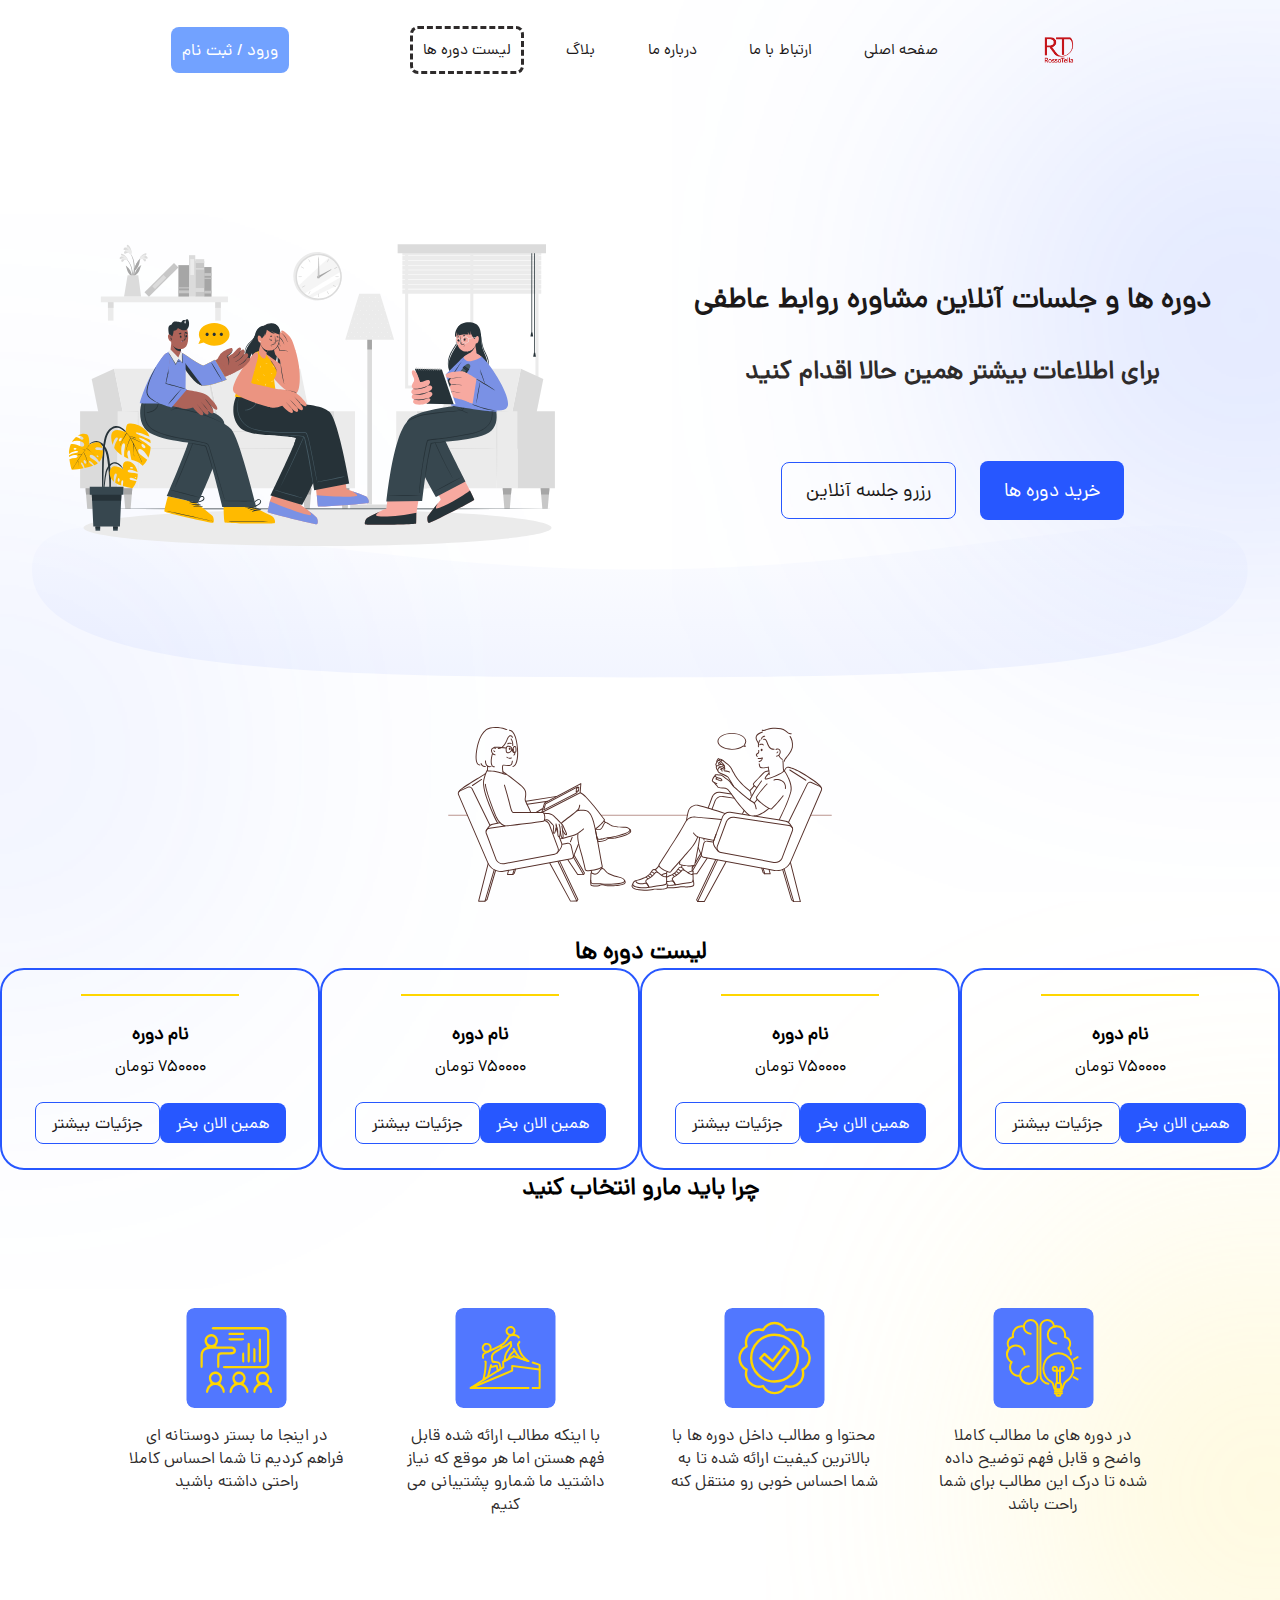
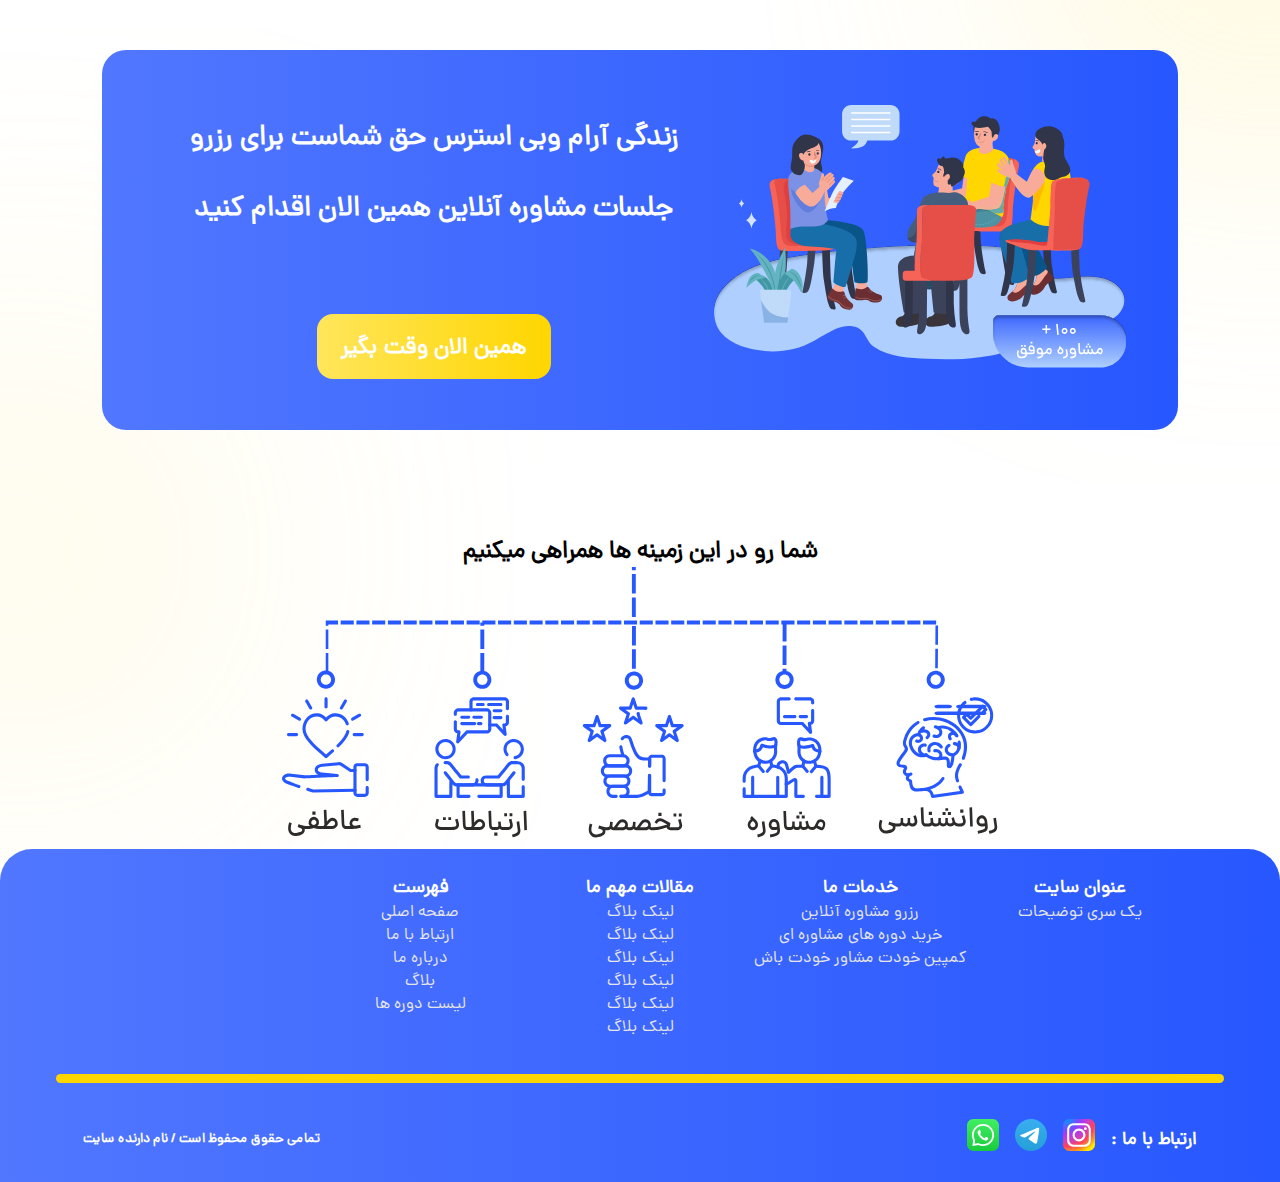
==== commit 0399910f: "Second edition..." ====
--- a/Home-page/index.html
+++ b/Home-page/index.html
@@ -3,7 +3,7 @@
     <head>
         <meta charset="UTF-8">
         <meta name="viewport" content="width=device-width, initial-scale=1.0">
-        <title>خونه</title>
+        <title>صفحه اصلی </title>
         <link rel="stylesheet" href="style.css">
         <link rel="stylesheet" href="https://fonts.googleapis.com/css2?family=Material+Symbols+Outlined:opsz,wght,FILL,GRAD@20..48,100..700,0..1,-50..200" />
             <!-- Slick library -->
@@ -26,7 +26,7 @@
                 <nav class="nav" id="nav">
                     <ul class="main-header-menu-container">
                         <a class="menuItem" href="#">
-                            <li>خونه</li>
+                            <li>صفحه اصلی</li>
                         </a>
                         <a class="menuItem" href="#">
                             <li>ارتباط با ما</li>
@@ -635,7 +635,7 @@
             <div class="why-us-container">
                 <div class="why-us-card">
                     <div class="why-us-svg-container">
-                        <svg width="101" height="100" viewBox="0 0 101 100" fill="none" xmlns="http://www.w3.org/2000/svg">
+                        <svg width="101" viewBox="0 0 101 100" fill="none" xmlns="http://www.w3.org/2000/svg">
                             <rect x="0.5" width="100" height="100" rx="8" fill="#5177FF"/>
                             <path d="M37.6866 12C35.9436 12.0011 34.2672 12.67 33.0022 13.8691C31.7371 15.0681 30.9795 16.7063 30.885 18.4468C30.1307 18.2409 29.3523 18.1362 28.5704 18.1354C26.2548 18.1354 24.034 19.0551 22.3965 20.6922C20.7589 22.3294 19.8385 24.5499 19.8379 26.8655C19.8386 27.5781 19.9253 28.288 20.0962 28.9798C18.9221 29.2351 17.8364 29.7965 16.9493 30.6069C16.0622 31.4174 15.4054 32.4481 15.0453 33.5944C14.6853 34.7408 14.6348 35.9619 14.8992 37.1341C15.1636 38.3062 15.7333 39.3875 16.5506 40.2683C15.5862 41.2353 14.8622 42.415 14.4366 43.7127C14.0111 45.0103 13.8959 46.3898 14.1004 47.74C14.3048 49.0903 14.8232 50.3738 15.6139 51.4873C16.4045 52.6008 17.4454 53.5133 18.6528 54.1514C17.7429 55.4609 17.209 56.9945 17.1091 58.586C17.0091 60.1774 17.347 61.7658 18.0859 63.1788C18.8249 64.5918 19.9368 65.7755 21.3008 66.6013C22.6649 67.427 24.2291 67.8635 25.8237 67.8631C26.2444 67.8627 26.6646 67.8329 27.0812 67.7738C27.2719 70.0176 28.3223 72.1008 30.0128 73.5884C31.7033 75.0759 33.9033 75.8527 36.1531 75.7564C38.4029 75.6602 40.5284 74.6983 42.0857 73.0718C43.643 71.4452 44.5115 69.2799 44.5099 67.028V18.8209C44.5092 17.0116 43.7901 15.2767 42.5105 13.9976C41.231 12.7185 39.4958 12 37.6866 12Z" stroke="#FFD600" stroke-width="2" stroke-linecap="round" stroke-linejoin="round"/>
                             <path d="M37.6861 25.6442C35.8769 25.6435 34.142 24.9244 32.8629 23.6448C31.5838 22.3653 30.8652 20.6301 30.8652 18.8209" stroke="#FFD600" stroke-width="2" stroke-miterlimit="10" stroke-linecap="round"/>
@@ -662,7 +662,7 @@
                 </div>
                 <div class="why-us-card">
                     <div class="why-us-svg-container">
-                        <svg width="101" height="100" viewBox="0 0 101 100" fill="none" xmlns="http://www.w3.org/2000/svg">
+                        <svg width="101" viewBox="0 0 101 100" fill="none" xmlns="http://www.w3.org/2000/svg">
                             <rect x="0.5" width="100" height="100" rx="8" fill="#5177FF"/>
                             <path d="M85.6415 50.0712C85.6395 47.6709 84.9722 45.3181 83.7137 43.2742C82.4553 41.2302 80.655 39.5751 78.5127 38.4925C79.2634 36.2148 79.3682 33.7737 78.8153 31.4401C78.2624 29.1065 77.0736 26.9718 75.3807 25.2731C73.6835 23.577 71.5494 22.3846 69.2153 21.8283C66.8813 21.272 64.4387 21.3736 62.159 22.1219C61.0768 19.98 59.4217 18.1804 57.3778 16.923C55.3339 15.6657 52.9812 15 50.5815 15C48.1818 15 45.8291 15.6657 43.7852 16.923C41.7412 18.1804 40.0862 19.98 39.004 22.1219C36.7243 21.3736 34.2817 21.272 31.9476 21.8283C29.6136 22.3846 27.4794 23.577 25.7823 25.2731C24.0845 26.9688 22.8901 29.1019 22.3317 31.4356C21.7732 33.7692 21.8727 36.212 22.619 38.4925C20.4778 39.5752 18.6789 41.2305 17.4221 43.2744C16.1654 45.3183 15.5 47.6706 15.5 50.07C15.5 52.4693 16.1654 54.8216 17.4221 56.8655C18.6789 58.9093 20.4778 60.5647 22.619 61.6474C21.871 63.9272 21.7695 66.3697 22.3258 68.7037C22.882 71.0377 24.0743 73.1718 25.7702 74.8692C27.4683 76.5671 29.6041 77.7606 31.94 78.3169C34.276 78.8732 36.7205 78.7706 39.0016 78.0204C40.0837 80.1623 41.7388 81.962 43.7828 83.2193C45.8267 84.4766 48.1794 85.1423 50.5791 85.1423C52.9788 85.1423 55.3315 84.4766 57.3754 83.2193C59.4193 81.962 61.0744 80.1623 62.1565 78.0204C64.4366 78.7692 66.8797 78.8711 69.2142 78.3148C71.5488 77.7585 73.6833 76.5657 75.3807 74.8692C77.0733 73.1698 78.262 71.0347 78.8148 68.7008C79.3677 66.3669 79.2631 63.9255 78.5127 61.6474C80.6551 60.5657 82.4557 58.9111 83.7142 56.8674C84.9727 54.8238 85.6398 52.4712 85.6415 50.0712Z" stroke="#FFD600" stroke-width="2.40921" stroke-linecap="round" stroke-linejoin="round"/>
                             <path d="M67.1033 66.6033C76.2343 57.4723 76.2343 42.668 67.1033 33.537C57.9723 24.406 43.1681 24.406 34.0371 33.537C24.9061 42.668 24.9061 57.4723 34.0371 66.6033C43.1681 75.7343 57.9723 75.7343 67.1033 66.6033Z" stroke="#FFD600" stroke-width="2.40921" stroke-linecap="round" stroke-linejoin="round"/>
@@ -673,7 +673,7 @@
                 </div>
                 <div class="why-us-card">
                     <div class="why-us-svg-container">
-                        <svg width="101" height="100" viewBox="0 0 101 100" fill="none" xmlns="http://www.w3.org/2000/svg">
+                        <svg width="101" viewBox="0 0 101 100" fill="none" xmlns="http://www.w3.org/2000/svg">
                             <rect x="0.5" width="100" height="100" rx="8" fill="#5177FF"/>
                             <path d="M64.5277 28.8967C64.6061 29.0089 64.6601 29.1362 64.6863 29.2706C64.7125 29.4049 64.7102 29.5433 64.6796 29.6767C64.649 29.8101 64.5909 29.9356 64.5088 30.0452C64.4267 30.1547 64.3226 30.2458 64.2031 30.3127C64.0837 30.3795 63.9515 30.4205 63.8153 30.4332C63.679 30.4458 63.5415 30.4297 63.4118 30.386C63.2821 30.3422 63.163 30.2718 63.0622 30.1792C62.9614 30.0866 62.8812 29.9739 62.8266 29.8484C62.7401 29.6912 62.6336 29.5458 62.5099 29.4158C62.3803 29.2577 62.2354 29.1127 62.0773 28.9832C61.9908 28.8967 61.9042 28.8396 61.8454 28.7808C60.8365 28.0903 59.3379 27.8307 57.9535 27.9172C56.5985 28.0037 55.3872 28.4363 54.8109 29.0697C54.6085 29.3587 54.4061 29.6754 54.1759 29.9643C53.3972 31.1168 52.5907 32.2498 51.7271 33.4823C49.8236 36.135 49.3339 36.4468 47.1398 37.7773L46.9373 37.8932L47.2834 38.4694C50.888 36.7113 51.8985 36.1922 55.0983 33.2456C55.1923 33.1571 55.3031 33.0883 55.4241 33.0433C55.5451 32.9982 55.6738 32.9778 55.8028 32.9833C55.9318 32.9888 56.0584 33.02 56.1751 33.0751C56.2919 33.1303 56.3965 33.2082 56.4826 33.3043C56.6276 33.4497 56.7102 33.6459 56.7128 33.8512L57.1748 37.8883C57.2022 38.1459 57.1297 38.4041 56.9724 38.6098L53.0544 44.0884C51.6422 46.0783 51.2961 48.0389 50.9206 50.2591L50.7476 51.3545L52.6217 50.375C53.8902 46.8293 54.9285 45.8482 56.8891 43.917C57.3218 43.4844 57.8409 42.9946 58.4188 42.389C58.2163 42.0429 57.9862 41.6674 57.7544 41.2642C57.6529 41.0993 57.6203 40.9011 57.6637 40.7123C57.707 40.5236 57.8229 40.3595 57.9862 40.2554L58.4188 39.9958C58.5879 39.9002 58.7874 39.8738 58.9756 39.9222C59.1637 39.9706 59.3258 40.09 59.4277 40.2554L60.466 41.9841C60.5419 42.0752 60.5915 42.1853 60.6096 42.3025L60.639 42.3596C62.1948 45.0417 63.3784 47.0937 66.059 49.5424L68.6547 50.437C66.6075 48.4177 64.877 46.3134 63.9204 43.3146L62.6519 39.4506V39.364C62.5083 38.8449 62.363 38.4123 62.2764 38.0581C62.0169 37.2794 61.8732 36.8468 61.9597 36.2999C62.0756 35.6077 62.4495 35.1164 63.3147 34.1075V33.848C63.3071 33.5916 63.4017 33.3428 63.5776 33.1562C63.7535 32.9696 63.9963 32.8605 64.2526 32.853C64.5089 32.8454 64.7577 32.9399 64.9443 33.1158C65.1309 33.2917 65.24 33.5345 65.2476 33.7908V34.0798L65.2753 34.3965C65.2885 34.5216 65.2748 34.648 65.2351 34.7674C65.1954 34.8868 65.1306 34.9963 65.0452 35.0886L64.9587 35.2029C64.2387 36.0403 63.9204 36.3864 63.8926 36.5872C63.9443 36.8913 64.0214 37.1905 64.1228 37.4818C64.2387 37.8279 64.353 38.2311 64.526 38.8661L65.7667 42.7302C66.8622 46.1028 69.226 48.323 71.8511 50.7749C72.2837 51.1782 72.7164 51.5814 73.2061 52.0434C73.3598 52.1685 73.4703 52.3386 73.5221 52.5299C73.574 52.7211 73.5645 52.9238 73.4951 53.1094C73.4545 53.2314 73.39 53.344 73.3053 53.4408C73.2207 53.5376 73.1175 53.6164 73.002 53.6728C72.8864 53.7292 72.7608 53.762 72.6324 53.7693C72.5041 53.7765 72.3755 53.7581 72.2544 53.715L65.2476 51.3218C65.1259 51.2664 65.01 51.1991 64.9015 51.121C62.1899 48.6985 60.8937 46.6513 59.4228 44.1423C58.9902 44.5749 58.5853 44.9503 58.2409 45.3242C56.4239 47.0839 55.5015 47.9769 54.3473 51.3806C54.2585 51.6179 54.0837 51.8131 53.8575 51.9275L49.791 54.0039C49.5899 54.1187 49.3519 54.1497 49.1281 54.0905C48.8776 54.0263 48.662 53.8669 48.5272 53.6461C48.3924 53.4254 48.3492 53.1607 48.4066 52.9086C48.6662 51.8703 48.8392 50.8892 49.0122 49.9375C49.4171 47.4888 49.791 45.3242 51.461 42.9604L55.1799 37.7365L54.9791 35.9195C52.4993 38.0826 51.2586 38.6947 47.827 40.3598L47.365 40.59C47.1512 40.689 46.9092 40.7087 46.6822 40.6456C46.4552 40.5825 46.258 40.4407 46.126 40.2456L44.7416 38.0826C44.6728 37.973 44.6265 37.8508 44.6052 37.7232C44.5839 37.5956 44.588 37.4651 44.6175 37.3391C44.6469 37.2131 44.7011 37.0942 44.7767 36.9892C44.8524 36.8843 44.9481 36.7954 45.0583 36.7276L46.126 36.0926C48.0295 34.9384 48.4898 34.6511 50.1338 32.3379C51.2014 30.8377 51.8936 29.8288 52.5825 28.8477L53.1294 28.0413C53.1884 27.9575 53.2563 27.8803 53.3319 27.8111C54.2249 26.7435 55.9553 26.0807 57.8017 25.9648C59.5893 25.8211 61.5565 26.195 62.9343 27.1761C63.078 27.2626 63.2217 27.3785 63.3376 27.465C63.574 27.6804 63.7955 27.9116 64.0004 28.1572C64.1992 28.3775 64.3733 28.6189 64.5195 28.8771L64.5277 28.8967Z" fill="#FFD600"/>
                             <path d="M55.5606 19.959C54.9675 19.9627 54.3886 20.1411 53.8963 20.4719C53.404 20.8027 53.02 21.2713 52.7924 21.819C52.5648 22.3667 52.5036 22.9693 52.6165 23.5516C52.7293 24.1339 53.0112 24.67 53.427 25.093C53.9991 25.647 54.7643 25.9567 55.5606 25.9567C56.357 25.9567 57.1222 25.647 57.6944 25.093L57.7237 25.0343C58.2654 24.4795 58.5659 23.7331 58.5596 22.9578C58.5667 22.5665 58.4936 22.178 58.3448 21.8161C58.196 21.4542 57.9746 21.1266 57.6944 20.8535L57.6372 20.7964C57.0827 20.2542 56.3362 19.9531 55.5606 19.959ZM52.072 19.4692C52.9946 18.5371 54.2491 18.0087 55.5606 18C56.8445 18.0037 58.0757 18.5113 58.9889 19.4137L59.0755 19.4708C59.9937 20.3925 60.5115 21.6389 60.5167 22.9398C60.5219 24.2408 60.0141 25.4913 59.1032 26.4202L59.0755 26.4774C58.1379 27.4019 56.8742 27.9203 55.5574 27.9203C54.2407 27.9203 52.9769 27.4019 52.0393 26.4774C51.1158 25.5453 50.5977 24.2862 50.5977 22.9741C50.5977 21.662 51.1158 20.4029 52.0393 19.4708L52.072 19.4692Z" fill="#FFD600"/>
@@ -687,7 +687,7 @@
                 </div>
                 <div class="why-us-card">
                     <div class="why-us-svg-container">
-                        <svg width="101" height="100" viewBox="0 0 101 100" fill="none" xmlns="http://www.w3.org/2000/svg">
+                        <svg width="101" viewBox="0 0 101 100" fill="none" xmlns="http://www.w3.org/2000/svg">
                             <rect x="0.5" width="100" height="100" rx="8" fill="#5177FF"/>
                             <path d="M52.1632 21.548C44.498 21.548 36.8445 21.558 29.186 21.533C28.1943 21.5187 27.2064 21.4071 26.2365 21.1997C25.9899 21.1497 25.69 20.6348 25.6816 20.3266C25.6992 20.1492 25.7564 19.9781 25.849 19.8258C25.9415 19.6735 26.0672 19.5439 26.2165 19.4467C26.6516 19.2107 27.1337 19.0741 27.6279 19.0468C28.6277 18.9818 29.6275 19.0035 30.6407 19.0035C45.4578 19.0035 60.2744 19.0068 75.0905 19.0135C76.4619 19.0135 77.8699 19.0268 79.1964 19.3201C81.7409 19.885 83.029 21.4997 83.2573 24.0692C83.3223 24.8174 83.3006 25.5689 83.3006 26.3287C83.3006 35.2437 83.3006 44.1586 83.3006 53.0736C83.3282 53.9524 83.3048 54.832 83.2306 55.7081C82.9456 58.1576 81.2843 59.8456 78.8564 60.1539C77.9815 60.2382 77.1022 60.2682 76.2236 60.2439C64.2959 60.2439 52.3671 60.2439 40.4371 60.2439C39.4367 60.2488 38.4373 60.1775 37.4477 60.0306C37.1944 59.9923 36.8562 59.5074 36.8428 59.2158C36.8295 58.9242 37.1278 58.3692 37.3561 58.3309C38.4567 58.1368 39.5712 58.032 40.6888 58.0176C50.9857 57.9965 61.282 57.9927 71.5778 58.006H75.7204C76.3486 58.006 76.9801 58.031 77.6033 57.981C79.7196 57.8144 80.8294 56.7562 81.0293 54.7166C81.091 54.0934 81.066 53.4619 81.066 52.8336C81.066 44.1686 81.066 35.5036 81.066 26.8386C81.066 25.9621 81.0877 25.0706 80.9544 24.2091C80.7244 22.7211 79.6813 21.7579 78.1566 21.6113C77.1567 21.5163 76.157 21.5563 75.1455 21.5547C67.4847 21.548 59.824 21.5458 52.1632 21.548Z" fill="#FFD600"/>
                             <path d="M21.1595 38.7531C20.338 37.38 19.5698 36.3719 19.0882 35.2421C17.7135 32.006 19.2798 28.0968 22.4209 26.6654C25.7752 25.1357 29.8728 26.6037 31.3625 29.9314C31.7927 30.8427 32.0097 31.84 31.997 32.8477C31.9843 33.8553 31.7422 34.8468 31.2892 35.747C30.9176 36.5185 30.471 37.2467 29.9328 38.2348C31.0326 38.3348 31.8807 38.4731 32.7306 38.4781C36.6182 38.5031 40.5058 38.4781 44.395 38.4964C45.2698 38.4964 46.168 38.4698 47.0128 38.6631C48.7992 39.053 49.9956 40.6777 49.9989 42.514C50.0023 44.3503 48.7775 45.96 46.9828 46.3466C46.1363 46.5249 45.2365 46.4882 44.3617 46.4949C41.6022 46.5149 38.8427 46.4649 36.0849 46.5266C33.972 46.5732 33.4771 47.0865 33.4188 49.271C33.3538 51.6522 33.4054 54.0368 33.3904 56.4197C33.3904 57.2962 33.4288 58.1893 33.2688 59.0408C33.1971 59.4258 32.7389 59.8973 32.3556 60.0257C31.8424 60.1923 31.4475 59.779 31.2992 59.2441C31.2271 59.0044 31.1867 58.7562 31.1792 58.5059C31.1676 55.1199 31.0859 51.7306 31.1792 48.3412C31.2625 45.4118 32.394 44.327 35.4017 44.2187C38.1579 44.1187 40.9207 44.2187 43.6785 44.1637C44.6745 44.1508 45.6648 44.0125 46.6262 43.7521C46.9962 43.6488 47.4944 42.9872 47.4478 42.6473C47.3744 42.1224 46.9928 41.4359 46.5446 41.2126C45.9081 40.8943 45.0932 40.8393 44.3533 40.836C38.2079 40.8104 32.0624 40.8104 25.9169 40.836C25.0394 40.8677 24.1649 40.9568 23.2991 41.1026C18.6799 41.7291 16.882 43.6671 16.7853 48.2362C16.722 51.2457 16.7853 54.2567 16.7536 57.2678C16.7535 58.0112 16.6612 58.7517 16.4787 59.4724C16.412 59.7257 15.9205 60.0123 15.6205 60.0156C15.446 59.9986 15.278 59.9407 15.1301 59.8466C14.9822 59.7525 14.8585 59.6249 14.769 59.4741C14.5827 59.0112 14.4936 58.5148 14.5074 58.016C14.4907 54.505 14.5074 50.9924 14.5074 47.4814C14.5074 47.1065 14.5557 46.7299 14.5857 46.3549C14.829 43.3688 16.2171 41.1376 18.9316 39.7912C19.6031 39.4563 20.2863 39.1596 21.1595 38.7531ZM25.117 37.0117C27.4683 37.0934 29.5162 35.2504 29.6495 32.9342C29.7761 30.7129 27.7515 28.5417 25.4836 28.46C24.343 28.4309 23.2355 28.8444 22.393 29.6139C21.5505 30.3833 21.0386 31.449 20.9645 32.5876C20.8295 34.8705 22.7625 36.9334 25.117 37.015V37.0117Z" fill="#FFD600"/>
@@ -924,6 +924,185 @@
                 </div>
             </div>
         </section>
+
+        <section id="our-field-section">
+            <div class="our-field-title">
+                <h2>شما رو در این زمینه ها همراهی میکنیم</h2>
+            </div>
+            <div class="our-field-svg-container">
+                <svg width="803" viewBox="0 0 803 309" fill="none" xmlns="http://www.w3.org/2000/svg">
+                    <path d="M49.2214 116C51.232 115.996 53.1985 116.589 54.8712 117.704C56.5438 118.82 57.8472 120.407 58.6157 122.265C59.3842 124.123 59.5832 126.167 59.1873 128.138C58.7914 130.109 57.8185 131.918 56.3922 133.335C55.4568 134.287 54.3404 135.041 53.109 135.555C51.8775 136.069 50.5557 136.331 49.2214 136.326C47.8794 136.331 46.5497 136.069 45.3098 135.555C44.0698 135.042 42.9441 134.287 41.9981 133.335C40.5671 131.916 39.5918 130.102 39.1967 128.125C38.8016 126.149 39.0046 124.099 39.7799 122.239C40.5552 120.378 41.8675 118.791 43.5493 117.68C45.231 116.569 47.2058 115.984 49.2214 116ZM53.3107 122.038C52.7753 121.498 52.1383 121.069 51.4364 120.777C50.7345 120.485 49.9817 120.335 49.2214 120.335C48.4533 120.331 47.6921 120.48 46.9818 120.772C46.2714 121.065 45.6261 121.495 45.0829 122.038C44.5398 122.581 44.1096 123.226 43.8172 123.937C43.5249 124.647 43.3762 125.408 43.3797 126.176C43.3897 127.717 44.0104 129.19 45.1056 130.273C46.2009 131.356 47.6811 131.961 49.2214 131.954C50.7507 131.944 52.2144 131.332 53.2958 130.251C54.3771 129.169 54.989 127.706 54.999 126.176C55.0057 125.407 54.8585 124.645 54.5661 123.933C54.2736 123.222 53.8418 122.577 53.2961 122.035L53.3107 122.038Z" fill="#2757FF"/>
+                    <path d="M396.431 87.8738H392.05L392.102 66H396.484L396.431 87.8738ZM396.381 121.41V118.417H392V121.361L396.381 121.41ZM396.381 114.082H392L392.053 92.2083H396.434L396.381 114.082Z" fill="#2757FF"/>
+                    <path d="M49 96.2307H51.916V118H49V96.2307ZM734.688 113.367H731.74L731.878 91.5452L734.825 91.5977L734.688 113.367ZM734.861 87.2211H731.913L732.053 65.3993L735 65.4518L734.861 87.2211ZM732.813 60V64.3708H718.097V60H732.813ZM715.187 60V64.3708H700.472V60H715.187ZM697.556 60V64.3708H682.84V60H697.556ZM679.924 60V64.3708H665.209V60H679.924ZM662.293 60V64.3708H647.577V60H662.293ZM644.661 60V64.3708H629.946V60H644.661ZM627.03 60V64.3708H612.314V60H627.03ZM609.398 60V64.3708H594.677V60H609.398ZM591.767 60V64.3708H577.051V60H591.767ZM574.135 60V64.3708H559.42V60H574.135ZM556.468 60V64.3708H541.788V60H556.468ZM538.837 60V64.3708H524.157V60H538.837ZM521.205 60V64.3708H506.525V60H521.205ZM503.562 60V64.3708H488.882V60H503.562ZM485.931 60V64.3708H471.25V60H485.931ZM468.299 60V64.3708H453.619V60H468.299ZM450.668 60V64.3708H435.987V60H450.668ZM433.036 60V64.3708H418.362V60H433.036ZM415.405 60V64.3708H400.724V60H415.405ZM397.773 60V64.3708H383.093V60H397.773ZM380.142 60V64.3708H365.465V60H380.142ZM362.51 60V64.3708H347.828V60H362.51ZM344.878 60V64.3708H330.196V60H344.878ZM327.247 60V64.3708H312.569V60H327.247ZM309.621 60V64.3708H294.939V60H309.621ZM291.99 60V64.3708H277.308V60H291.99ZM274.358 60V64.3708H259.676V60H274.358ZM256.727 60V64.3708H242.045V60H256.727ZM239.095 60V64.3708H224.413V60H239.095ZM221.464 60V64.3708H206.782V60H221.464ZM203.832 60V64.3708H189.15V60H203.832ZM186.201 60V64.3708H171.519V60H186.201ZM168.569 60V64.3708H153.887V60H168.569ZM150.938 60V64.3708H136.256V60H150.938ZM133.306 60V64.3708H118.628V60H133.306ZM115.681 60V64.3708H100.993V60H115.681ZM98.0491 60V64.3708H83.3611V60H98.0491ZM80.4176 60V64.3708H65.7296V60H80.4176ZM62.7861 60V64.3708H51.916V65.7082H49V60H62.7861ZM49.0059 70.0906H51.9219V91.8599H49L49.0059 70.0906Z" fill="#2757FF"/>
+                    <path d="M392 34.1032H396.335V55.9245H392V34.1032ZM392 0V3.50496H396.335V0H392ZM392 7.88615H396.335V29.7074H392V7.88615Z" fill="#2757FF"/>
+                    <path d="M732.303 116.179C734.314 116.171 736.283 116.762 737.958 117.876C739.633 118.991 740.938 120.578 741.709 122.436C742.479 124.295 742.679 126.34 742.284 128.313C741.888 130.285 740.915 132.096 739.488 133.513C738.067 134.928 736.258 135.891 734.291 136.28C732.324 136.67 730.285 136.469 728.432 135.702C726.579 134.935 724.993 133.638 723.876 131.972C722.759 130.307 722.159 128.348 722.152 126.343C722.148 125.007 722.408 123.683 722.917 122.448C723.427 121.213 724.175 120.091 725.12 119.146C726.065 118.201 727.187 117.453 728.422 116.944C729.657 116.434 730.981 116.174 732.317 116.179H732.303ZM736.392 122.216C735.856 121.677 735.219 121.249 734.517 120.956C733.815 120.664 733.063 120.513 732.303 120.513C731.536 120.506 730.777 120.652 730.068 120.944C729.36 121.236 728.717 121.667 728.178 122.212C727.64 122.757 727.216 123.404 726.932 124.116C726.648 124.827 726.509 125.589 726.525 126.355C726.518 127.115 726.663 127.87 726.95 128.574C727.238 129.278 727.664 129.918 728.202 130.455C728.739 130.993 729.379 131.419 730.083 131.706C730.787 131.994 731.542 132.139 732.303 132.132C733.832 132.123 735.297 131.512 736.379 130.43C737.46 129.349 738.072 127.884 738.08 126.355C738.085 125.588 737.937 124.829 737.645 124.12C737.353 123.412 736.923 122.768 736.38 122.227L736.392 122.216Z" fill="#2757FF"/>
+                    <path d="M565.193 83.4686H560.811L560.864 61.5947H565.245L565.193 83.4686ZM565.143 117.005V114.011H560.762V116.956L565.143 117.005ZM565.143 109.677H560.762L560.814 87.803H565.196L565.143 109.677Z" fill="#2757FF"/>
+                    <path d="M562.974 116.179C564.988 116.165 566.961 116.751 568.641 117.863C570.321 118.975 571.632 120.561 572.406 122.421C573.181 124.28 573.385 126.328 572.991 128.304C572.598 130.279 571.625 132.093 570.197 133.514C569.257 134.482 568.134 135.253 566.893 135.783C565.652 136.313 564.318 136.592 562.969 136.601C561.62 136.611 560.282 136.353 559.033 135.841C557.785 135.329 556.65 134.574 555.696 133.62C554.742 132.666 553.987 131.532 553.475 130.283C552.964 129.035 552.705 127.697 552.715 126.348C552.725 124.999 553.003 123.665 553.533 122.424C554.063 121.183 554.835 120.06 555.803 119.12C557.718 117.241 560.291 116.185 562.974 116.179ZM567.101 122.213C566.002 121.125 564.52 120.514 562.974 120.51C562.214 120.511 561.461 120.661 560.759 120.954C560.057 121.246 559.42 121.674 558.885 122.213C557.806 123.318 557.196 124.796 557.182 126.34C557.182 127.1 557.333 127.853 557.625 128.554C557.918 129.256 558.346 129.893 558.885 130.429C559.413 130.978 560.049 131.412 560.753 131.705C561.456 131.998 562.212 132.143 562.974 132.132C563.741 132.142 564.502 131.996 565.212 131.703C565.921 131.41 566.564 130.977 567.101 130.429C567.64 129.893 568.068 129.256 568.36 128.554C568.652 127.853 568.803 127.1 568.804 126.34C568.789 124.796 568.179 123.318 567.101 122.213Z" fill="#2757FF"/>
+                    <path d="M394.259 117C396.273 116.987 398.246 117.573 399.926 118.685C401.606 119.796 402.917 121.383 403.692 123.242C404.466 125.102 404.67 127.15 404.277 129.125C403.883 131.101 402.91 132.914 401.482 134.335C400.542 135.303 399.419 136.075 398.178 136.605C396.937 137.135 395.604 137.413 394.254 137.423C392.905 137.433 391.567 137.174 390.318 136.663C389.07 136.151 387.936 135.396 386.981 134.442C386.027 133.488 385.272 132.353 384.761 131.105C384.249 129.856 383.99 128.519 384 127.169C384.01 125.82 384.288 124.486 384.818 123.245C385.349 122.004 386.12 120.881 387.088 119.941C389.003 118.062 391.576 117.007 394.259 117ZM398.386 123.035C397.288 121.947 395.805 121.335 394.259 121.332C393.499 121.332 392.746 121.483 392.044 121.775C391.343 122.067 390.706 122.495 390.17 123.035C389.092 124.139 388.482 125.618 388.467 127.162C388.468 127.922 388.618 128.674 388.911 129.376C389.203 130.078 389.631 130.715 390.17 131.251C390.699 131.799 391.334 132.233 392.038 132.526C392.741 132.819 393.497 132.965 394.259 132.954C395.026 132.963 395.788 132.817 396.497 132.525C397.206 132.232 397.849 131.799 398.386 131.251C398.925 130.715 399.353 130.078 399.645 129.376C399.938 128.674 400.088 127.922 400.089 127.162C400.074 125.618 399.464 124.139 398.386 123.035Z" fill="#2757FF"/>
+                    <path d="M222.197 96.3172H226.579V118.138H222.197V96.3172ZM222.197 62.214V65.7189H226.579V62.214H222.197ZM222.197 70.1001H226.579V91.9214H222.197V70.1001Z" fill="#2757FF"/>
+                    <path d="M224.371 116.179C226.378 116.182 228.339 116.778 230.008 117.893C231.677 119.007 232.979 120.59 233.751 122.442C234.523 124.295 234.73 126.334 234.346 128.304C233.963 130.274 233.005 132.086 231.594 133.514C230.65 134.465 229.528 135.22 228.291 135.736C227.055 136.253 225.729 136.52 224.389 136.522C223.049 136.525 221.722 136.263 220.483 135.752C219.245 135.24 218.119 134.489 217.172 133.542C216.224 132.594 215.473 131.469 214.961 130.231C214.449 128.993 214.187 127.665 214.189 126.326C214.192 124.986 214.459 123.659 214.975 122.423C215.491 121.186 216.246 120.064 217.197 119.12C219.113 117.241 221.687 116.186 224.371 116.179ZM228.498 122.213C227.399 121.125 225.917 120.514 224.371 120.51C223.611 120.511 222.858 120.661 222.156 120.953C221.454 121.246 220.817 121.674 220.281 122.213C219.203 123.318 218.593 124.796 218.579 126.34C218.579 127.1 218.73 127.853 219.022 128.554C219.315 129.256 219.742 129.893 220.281 130.429C220.81 130.978 221.446 131.412 222.15 131.705C222.853 131.997 223.609 132.143 224.371 132.132C225.138 132.142 225.899 131.996 226.609 131.703C227.318 131.41 227.961 130.977 228.498 130.429C229.037 129.893 229.465 129.256 229.757 128.554C230.049 127.853 230.2 127.1 230.201 126.34C230.186 124.796 229.576 123.318 228.498 122.213Z" fill="#2757FF"/>
+                    <path d="M55.4937 204.606C55.8357 204.296 56.2868 204.135 56.7477 204.157C57.2087 204.18 57.6418 204.385 57.9516 204.727C58.2615 205.069 58.4228 205.52 58.4001 205.981C58.3773 206.442 58.1724 206.875 57.8304 207.185L55.7653 208.993C53.8054 210.696 52.0003 212.293 50.5544 213.686C50.2215 213.985 49.7898 214.151 49.3423 214.151C48.8947 214.151 48.463 213.985 48.1301 213.686C46.6872 212.293 44.8791 210.696 42.9192 208.993C34.4077 201.46 22.9023 191.398 22.9023 181.441C22.9023 176.645 24.6052 172.258 27.4414 169.06C30.2776 165.861 34.2529 163.849 38.6372 163.849C40.9785 163.835 43.2867 164.402 45.3553 165.499C46.8563 166.285 48.2165 167.314 49.3802 168.546C50.5364 167.328 51.877 166.3 53.3527 165.499C55.4238 164.409 57.7302 163.842 60.0707 163.849C63.3246 163.849 66.4847 164.939 69.0466 166.945C71.715 169.062 73.706 171.913 74.7745 175.147C74.9236 175.585 74.8933 176.064 74.6903 176.48C74.4873 176.896 74.128 177.214 73.6909 177.366C73.2525 177.505 72.7777 177.469 72.3646 177.268C71.9515 177.066 71.6316 176.713 71.471 176.283C70.6411 173.697 69.0611 171.417 66.9319 169.731C64.9728 168.198 62.5583 167.363 60.0707 167.357C58.3079 167.345 56.5696 167.77 55.0117 168.595C53.3294 169.481 51.8709 170.739 50.7472 172.272C50.6542 172.418 50.5306 172.542 50.385 172.635C50.2046 172.776 49.997 172.88 49.7752 172.939C49.5533 172.997 49.3218 173.01 49.0948 172.976C48.8678 172.942 48.6501 172.862 48.4551 172.741C48.2601 172.62 48.0918 172.461 47.9607 172.272C46.8207 170.771 45.3803 169.524 43.7312 168.61C42.1555 167.785 40.4012 167.359 38.6226 167.371C35.2694 167.371 32.2258 168.919 30.006 171.396C27.6443 174.213 26.3642 177.78 26.3957 181.455C26.3957 189.867 37.1797 199.307 45.2267 206.376C46.7222 207.664 48.1155 208.902 49.354 210.038C50.5924 208.902 51.9828 207.664 53.4812 206.376L55.4937 204.606ZM72.0026 184.023C72.0567 183.799 72.1544 183.588 72.2902 183.402C72.426 183.216 72.5971 183.058 72.7938 182.938C72.9904 182.818 73.2088 182.738 73.4364 182.703C73.664 182.668 73.8964 182.677 74.1202 182.732C74.3411 182.788 74.5485 182.888 74.7306 183.025C74.9126 183.162 75.0657 183.334 75.1809 183.531C75.2961 183.727 75.3711 183.945 75.4016 184.171C75.4321 184.397 75.4175 184.626 75.3587 184.846C74.6869 187.788 73.0862 190.729 71.0241 193.565C68.8924 196.437 66.5093 199.113 63.9029 201.562C63.7437 201.724 63.553 201.852 63.3426 201.937C63.1322 202.023 62.9065 202.065 62.6794 202.06C62.4523 202.055 62.2286 202.003 62.0221 201.909C61.8156 201.814 61.6306 201.678 61.4786 201.51C61.1555 201.179 60.9746 200.735 60.9746 200.273C60.9746 199.81 61.1555 199.366 61.4786 199.036C63.9555 196.609 66.3273 194.07 68.1967 191.503C70.0543 189.026 71.4096 186.497 72.0143 184.023H72.0026Z" fill="#2757FF"/>
+                    <path d="M81.7552 226.173C82.2078 226.183 82.6397 226.364 82.9647 226.679C83.2896 226.994 83.4836 227.421 83.5077 227.873C83.514 228.331 83.3382 228.773 83.0189 229.101C82.6996 229.43 82.263 229.618 81.8048 229.625L76.9036 229.727C76.5368 229.728 76.178 229.621 75.8725 229.418L66.5256 223.284C65.4946 222.563 64.5657 221.943 63.6369 222.049L45.0629 223.801C42.6912 224.058 41.1431 224.885 40.4713 225.968C40.2295 226.297 40.1023 226.696 40.1091 227.104C40.1158 227.486 40.2226 227.858 40.4187 228.185C41.0379 229.114 42.4312 229.888 44.7007 230.148L62.0538 231.857C62.5186 231.884 62.9536 232.094 63.263 232.442C63.5725 232.79 63.7312 233.247 63.7041 233.711C63.677 234.176 63.4663 234.611 63.1185 234.921C62.7706 235.23 62.3141 235.389 61.8493 235.362C58.5983 235.411 49.8736 235.773 41.7798 236.185C34.1417 236.495 27.076 236.804 25.6302 236.804H25.3206L9.74054 234.947C7.05623 234.637 5.09631 235.102 4.11489 235.981C3.84001 236.139 3.63698 236.398 3.54824 236.702C3.50558 236.811 3.48814 236.928 3.49725 237.044C3.50636 237.161 3.54177 237.273 3.60081 237.374L3.65046 237.476C4.01265 238.3 5.11092 239.127 7.05623 239.813C9.79019 240.791 12.0217 241.565 13.5056 242.135C15.4158 242.805 17.3767 243.475 19.3882 244.144C19.6229 244.204 19.8426 244.312 20.0334 244.461C20.2243 244.61 20.3822 244.797 20.4972 245.01C20.6122 245.223 20.6818 245.458 20.7015 245.699C20.7213 245.941 20.6909 246.183 20.6121 246.412C20.5334 246.641 20.408 246.852 20.244 247.03C20.0799 247.208 19.8807 247.35 19.659 247.447C19.4372 247.545 19.1977 247.595 18.9555 247.595C18.7134 247.595 18.4738 247.545 18.252 247.448C16.4995 246.829 14.5366 246.157 12.3693 245.383C9.79019 244.507 7.67546 243.733 5.87035 243.113C2.98158 242.082 1.22611 240.534 0.452076 238.986L0.402426 238.779C-0.0496804 237.827 -0.123805 236.74 0.195036 235.735C0.490308 234.752 1.08575 233.886 1.89792 233.259C3.6008 231.918 6.437 231.094 10.1524 231.506L25.6828 233.364C27.3856 233.364 33.7824 233.054 40.7984 232.745C39.4852 232.198 38.3568 231.286 37.5474 230.116C36.9538 229.211 36.6315 228.155 36.6186 227.072C36.6506 225.985 36.991 224.93 37.6 224.029C38.7859 222.221 41.2103 220.725 44.7708 220.366L63.2922 218.614C65.5121 218.357 66.955 219.335 68.5031 220.419L69.0201 220.781L77.3768 226.249L81.7552 226.173ZM28.3028 250.728C28.0858 250.661 27.8841 250.552 27.7094 250.407C27.5348 250.261 27.3906 250.083 27.2853 249.882C27.1799 249.681 27.1154 249.461 27.0956 249.234C27.0757 249.008 27.1008 248.78 27.1695 248.564C27.3049 248.122 27.6071 247.751 28.0118 247.529C28.4165 247.307 28.8919 247.252 29.3368 247.375L32.433 248.356L35.2691 249.232L81.7114 248.304C81.9418 248.297 82.1713 248.335 82.3868 248.417C82.6023 248.499 82.7996 248.622 82.9672 248.781C83.1349 248.939 83.2697 249.128 83.364 249.339C83.4582 249.549 83.5101 249.776 83.5165 250.006C83.5167 250.463 83.3389 250.901 83.0209 251.228C82.7029 251.556 82.2698 251.746 81.8136 251.759L35.1815 252.691C34.9737 252.699 34.7656 252.682 34.5623 252.638L31.4136 251.657L28.3028 250.728Z" fill="#2757FF"/>
+                    <path d="M97.1808 238.142C97.1755 238.605 96.9892 239.048 96.6616 239.376C96.3341 239.703 95.8914 239.889 95.4283 239.895C94.9681 239.88 94.5308 239.691 94.2052 239.365C93.8797 239.04 93.6904 238.602 93.6757 238.142V224.16C93.6688 223.914 93.5782 223.677 93.4187 223.489C93.2352 223.321 92.9952 223.229 92.7469 223.232H84.437C84.1912 223.238 83.9552 223.329 83.7681 223.489C83.6078 223.677 83.5161 223.914 83.5081 224.16V253.103C83.5161 253.349 83.6078 253.585 83.7681 253.771C83.9543 253.933 84.1907 254.025 84.437 254.031H92.744C92.9929 254.034 93.2334 253.941 93.4158 253.771C93.5752 253.584 93.6659 253.348 93.6728 253.103V247.22C93.6781 246.757 93.8645 246.314 94.192 245.987C94.5195 245.659 94.9622 245.473 95.4254 245.468C95.8902 245.468 96.3359 245.652 96.6646 245.981C96.9932 246.31 97.1779 246.755 97.1779 247.22V253.103C97.1642 254.275 96.6924 255.396 95.8633 256.225C95.0342 257.054 93.9135 257.526 92.7411 257.539H84.437C83.2647 257.525 82.1445 257.053 81.3156 256.224C80.4866 255.395 80.0145 254.275 80.0001 253.103V224.16C79.9958 223.577 80.1077 222.998 80.3291 222.458C80.5506 221.917 80.8773 221.427 81.2901 221.014C81.703 220.601 82.1938 220.274 82.734 220.053C83.2742 219.831 83.8531 219.719 84.437 219.724H92.744C93.9199 219.734 95.0471 220.195 95.8927 221.012C96.7024 221.862 97.1623 222.986 97.1808 224.16V238.142Z" fill="#2757FF"/>
+                    <path d="M47.6016 147.752C47.6016 147.288 47.7862 146.842 48.1149 146.513C48.4435 146.185 48.8893 146 49.3541 146C49.8173 146.005 50.2599 146.192 50.5875 146.519C50.915 146.847 51.1013 147.289 51.1066 147.752V156.731C51.1013 157.194 50.915 157.637 50.5875 157.964C50.2599 158.292 49.8173 158.478 49.3541 158.483C48.8893 158.483 48.4435 158.299 48.1149 157.97C47.7862 157.642 47.6016 157.196 47.6016 156.731V147.752Z" fill="#2757FF"/>
+                    <path d="M26.1261 151.056C25.902 150.652 25.8466 150.176 25.9719 149.731C26.0972 149.286 26.393 148.909 26.795 148.681C26.9909 148.564 27.2084 148.486 27.4346 148.454C27.6608 148.421 27.8913 148.434 28.1125 148.492C28.3336 148.55 28.5411 148.651 28.7226 148.79C28.9041 148.928 29.0561 149.102 29.1697 149.301L33.6678 157.084C33.7831 157.283 33.8573 157.504 33.886 157.732C33.9147 157.96 33.8974 158.192 33.835 158.413C33.7727 158.634 33.6666 158.841 33.523 159.021C33.3793 159.2 33.2012 159.349 32.999 159.459C32.6005 159.687 32.1285 159.75 31.6845 159.633C31.2404 159.517 30.8598 159.231 30.6243 158.837L26.1261 151.056Z" fill="#2757FF"/>
+                    <path d="M10.9181 167.564C10.7195 167.451 10.5455 167.299 10.4064 167.118C10.2673 166.936 10.1659 166.729 10.1082 166.507C10.0505 166.286 10.0377 166.056 10.0704 165.829C10.1032 165.603 10.1808 165.386 10.2989 165.19C10.5266 164.789 10.9034 164.493 11.3474 164.368C11.7914 164.243 12.2669 164.298 12.6707 164.521L20.4636 169.01C20.8564 169.246 21.1411 169.626 21.2569 170.07C21.3726 170.513 21.3101 170.984 21.0828 171.382C20.9732 171.584 20.8242 171.762 20.6446 171.906C20.465 172.049 20.2584 172.156 20.0371 172.218C19.8158 172.281 19.5842 172.299 19.356 172.27C19.1278 172.242 18.9075 172.168 18.7082 172.054L10.9181 167.564Z" fill="#2757FF"/>
+                    <path d="M7.30527 189.505C6.84212 189.5 6.39943 189.314 6.07191 188.986C5.74439 188.659 5.55805 188.216 5.55273 187.753C5.55273 187.288 5.73738 186.842 6.06605 186.514C6.39471 186.185 6.84047 186 7.30527 186H16.2841C16.7489 186 17.1947 186.185 17.5233 186.514C17.852 186.842 18.0366 187.288 18.0366 187.753C18.0321 188.216 17.846 188.659 17.5183 188.987C17.1906 189.315 16.7475 189.501 16.2841 189.505H7.30527Z" fill="#2757FF"/>
+                    <path d="M69.5292 149.3C69.6386 149.093 69.7888 148.91 69.9708 148.763C70.1528 148.615 70.3628 148.506 70.5882 148.442C70.8135 148.378 71.0496 148.36 71.282 148.389C71.5145 148.419 71.7385 148.495 71.9407 148.614C72.1428 148.732 72.3189 148.89 72.4583 149.079C72.5977 149.267 72.6974 149.482 72.7516 149.709C72.8057 149.937 72.8132 150.174 72.7734 150.405C72.7336 150.636 72.6475 150.856 72.5202 151.053L68.0308 158.837C67.7949 159.23 67.4145 159.514 66.9712 159.63C66.5279 159.746 66.0568 159.683 65.659 159.456C65.4592 159.344 65.284 159.193 65.144 159.011C65.004 158.83 64.902 158.622 64.8442 158.401C64.7863 158.179 64.7739 157.948 64.8075 157.721C64.8411 157.494 64.9201 157.277 65.0398 157.081L69.5292 149.3Z" fill="#2757FF"/>
+                    <path d="M86.0369 164.521C86.4405 164.288 86.9199 164.226 87.3696 164.347C87.8194 164.468 88.2026 164.763 88.435 165.166C88.6674 165.57 88.7299 166.049 88.6089 166.499C88.4878 166.949 88.1931 167.332 87.7895 167.564L79.9498 172.054C79.7501 172.167 79.5299 172.239 79.302 172.267C79.0741 172.294 78.843 172.276 78.6222 172.214C78.4013 172.151 78.195 172.045 78.0153 171.903C77.8355 171.76 77.6859 171.583 77.5751 171.382C77.3583 170.976 77.3072 170.503 77.4325 170.06C77.5577 169.618 77.8497 169.242 78.2469 169.01L86.0369 164.521Z" fill="#2757FF"/>
+                    <path d="M89.8554 185.983C90.3202 185.983 90.766 186.168 91.0946 186.496C91.4233 186.825 91.6079 187.271 91.6079 187.735C91.6026 188.199 91.4163 188.641 91.0888 188.969C90.7612 189.296 90.3185 189.483 89.8554 189.488H80.8795C80.4163 189.483 79.9737 189.296 79.6461 188.969C79.3186 188.641 79.1323 188.199 79.127 187.735C79.127 187.271 79.3116 186.825 79.6402 186.496C79.9689 186.168 80.4147 185.983 80.8795 185.983H89.8554Z" fill="#2757FF"/>
+                    <path d="M17.7698 301.072C16.7245 301.307 15.7751 301.424 14.9218 301.424C13.2578 301.424 11.8178 301.051 10.6018 300.304C9.38581 299.557 8.45781 298.501 7.81781 297.136C7.17781 295.771 6.85781 294.181 6.85781 292.368C6.85781 290.32 7.26315 288.144 8.07381 285.84L10.8898 286.96C10.1858 288.944 9.83381 290.768 9.83381 292.432C9.83381 294.224 10.2711 295.611 11.1458 296.592C12.0418 297.595 13.3005 298.096 14.9218 298.096C15.6685 298.096 16.3938 298.011 17.0978 297.84C18.4845 297.52 19.5405 297.232 20.2658 296.976C20.9911 296.741 21.5565 296.432 21.9618 296.048C22.3671 295.664 22.5698 295.163 22.5698 294.544C22.5698 294.416 22.5485 294.203 22.5058 293.904C22.3991 293.349 21.4818 292.741 19.7538 292.08L17.5138 291.344L18.4418 288.208C18.6125 288.251 18.9858 288.357 19.5618 288.528C21.8445 289.189 23.4871 289.637 24.4898 289.872C25.5138 290.085 26.5165 290.192 27.4978 290.192L27.6898 291.856L27.4978 293.52C26.7511 293.52 26.0365 293.488 25.3538 293.424C25.4178 293.552 25.4498 293.68 25.4498 293.808C25.4925 294.235 25.5138 294.533 25.5138 294.704C25.5138 296.411 24.8631 297.744 23.5618 298.704C22.2605 299.685 20.3298 300.475 17.7698 301.072ZM27.1916 290.192H29.1116C29.8582 290.192 30.6582 290.128 31.5116 290C30.2956 288.955 29.7302 287.952 29.8156 286.992L30.0076 285.136C30.0929 284.133 30.4022 283.237 30.9356 282.448C31.4689 281.659 32.1622 281.04 33.0156 280.592C33.8689 280.144 34.7756 279.92 35.7356 279.92C36.8662 279.92 37.8796 280.229 38.7756 280.848C39.6716 281.467 40.3436 282.267 40.7916 283.248C41.2609 284.229 41.4636 285.253 41.3996 286.32L41.3036 287.76C41.2396 288.528 40.7276 289.307 39.7676 290.096C40.3436 290.16 40.9516 290.192 41.5916 290.192H43.7996L43.9916 291.856L43.7996 293.52H41.5916C39.6502 293.52 37.6449 293.115 35.5756 292.304C34.5302 292.688 33.4422 292.987 32.3116 293.2C31.1809 293.413 30.1142 293.52 29.1116 293.52H27.1916V290.192ZM32.7916 287.12C32.9196 287.419 33.2076 287.749 33.6556 288.112C34.1249 288.453 34.7222 288.784 35.4476 289.104C37.1756 288.528 38.1356 287.963 38.3276 287.408L38.4556 286.288C38.5196 285.797 38.4342 285.317 38.1996 284.848C37.9862 284.379 37.6556 283.995 37.2076 283.696C36.7809 283.376 36.2796 283.216 35.7036 283.216C34.9782 283.216 34.3382 283.451 33.7836 283.92C33.2502 284.368 32.9516 284.955 32.8876 285.68L32.7916 287.12ZM34.0076 273.936H37.5596V277.456H34.0076V273.936ZM43.4728 290.192H46.4808L47.4728 288.88L46.8008 272.144L49.7768 271.984L50.3208 285.2L50.6408 284.752C51.6008 283.515 52.5181 282.587 53.3928 281.968C54.2675 281.328 55.2595 281.008 56.3688 281.008C57.4995 281.008 58.5235 281.296 59.4408 281.872C60.3795 282.448 61.1155 283.237 61.6488 284.24C62.1821 285.221 62.4488 286.309 62.4488 287.504C62.4488 288.571 62.1715 289.563 61.6168 290.48C61.0621 291.397 60.3155 292.133 59.3768 292.688C58.4595 293.243 57.4568 293.52 56.3688 293.52H43.4728V290.192ZM56.4648 290.192C57.2968 290.192 58.0008 289.915 58.5768 289.36C59.1741 288.805 59.4728 288.144 59.4728 287.376C59.4728 286.523 59.1848 285.808 58.6088 285.232C58.0541 284.635 57.3395 284.336 56.4648 284.336C55.7395 284.336 55.0781 284.592 54.4808 285.104C53.8835 285.595 53.0941 286.459 52.1128 287.696L49.9688 290.192H56.4648ZM72.6791 293.52C71.2497 293.52 70.1191 293.307 69.2871 292.88C68.4551 292.453 67.8471 291.771 67.4631 290.832C67.0791 289.872 66.8551 288.549 66.7911 286.864L66.2151 272.144L69.1911 272.016L69.7671 286.864C69.8097 287.888 69.8951 288.624 70.0231 289.072C70.1724 289.499 70.4284 289.797 70.7911 289.968C71.1751 290.117 71.8044 290.192 72.6791 290.192H72.9991L73.1911 291.856L72.9991 293.52H72.6791ZM82.4196 293.168C80.9902 293.36 77.8756 293.477 73.0756 293.52H72.6916V290.192H73.0116L76.4996 290.128C76.1796 289.552 75.9556 288.901 75.8276 288.176C75.7422 287.621 75.6996 287.216 75.6996 286.96C75.6996 285.488 76.1582 284.187 77.0756 283.056C78.0142 281.904 79.2089 281.2 80.6596 280.944C81.0009 280.901 81.2782 280.88 81.4916 280.88C82.6862 280.88 84.2009 281.125 86.0356 281.616L85.2676 284.816C83.3902 284.325 82.0782 284.112 81.3316 284.176C80.5422 284.261 79.9022 284.571 79.4116 285.104C78.9209 285.637 78.6756 286.267 78.6756 286.992C78.6756 287.803 78.9529 288.485 79.5076 289.04C80.0836 289.595 80.7662 289.883 81.5556 289.904L82.2596 289.872L87.6996 288.848L88.2756 292.08L82.7716 293.104L82.4196 293.168Z" fill="#2E2B2B"/>
+                    <path d="M232.722 178.701C232.257 178.701 231.811 178.517 231.482 178.188C231.154 177.859 230.969 177.414 230.969 176.949C230.969 176.484 231.154 176.038 231.482 175.71C231.811 175.381 232.257 175.196 232.722 175.196H240.15C240.417 175.194 240.682 175.253 240.924 175.369C241.165 175.485 241.377 175.655 241.543 175.865L247.58 182.314L246.856 177.209C246.817 176.98 246.825 176.747 246.88 176.522C246.936 176.297 247.037 176.086 247.177 175.902C247.318 175.718 247.495 175.565 247.698 175.453C247.9 175.34 248.124 175.271 248.354 175.249C248.414 175.206 248.486 175.188 248.559 175.196H249.488C249.816 175.196 250.131 175.065 250.364 174.834C250.492 174.715 250.594 174.572 250.665 174.412C250.736 174.252 250.773 174.08 250.776 173.905V167.29C250.776 166.825 250.96 166.379 251.289 166.051C251.618 165.722 252.063 165.537 252.528 165.537C252.991 165.543 253.434 165.729 253.762 166.056C254.089 166.384 254.276 166.827 254.281 167.29V173.894C254.276 174.53 254.144 175.159 253.894 175.744C253.643 176.328 253.278 176.857 252.82 177.299C252.195 177.917 251.408 178.346 250.551 178.538L251.737 187.256C251.783 187.537 251.76 187.824 251.671 188.094C251.581 188.363 251.427 188.607 251.223 188.804C250.878 189.113 250.426 189.275 249.963 189.256C249.501 189.237 249.064 189.038 248.746 188.702L239.399 178.692L232.722 178.701ZM254.287 158.685C254.281 159.148 254.095 159.591 253.767 159.918C253.44 160.246 252.997 160.432 252.534 160.437C252.069 160.437 251.624 160.253 251.295 159.924C250.966 159.596 250.782 159.15 250.782 158.685V150.799C250.779 150.624 250.742 150.452 250.671 150.292C250.6 150.133 250.498 149.989 250.37 149.87C250.137 149.639 249.822 149.509 249.493 149.508H214.767C214.596 149.501 214.425 149.529 214.265 149.592C214.105 149.654 213.96 149.749 213.838 149.87C213.717 149.992 213.622 150.137 213.56 150.297C213.498 150.456 213.469 150.627 213.476 150.799V160.145C213.476 160.61 213.291 161.056 212.963 161.385C212.634 161.713 212.188 161.898 211.723 161.898C211.259 161.898 210.813 161.713 210.484 161.385C210.156 161.056 209.971 160.61 209.971 160.145V150.799C209.965 150.175 210.086 149.556 210.326 148.98C210.565 148.404 210.918 147.882 211.364 147.446C211.808 146.992 212.338 146.63 212.922 146.382C213.507 146.134 214.135 146.004 214.77 146H249.488C250.114 146.009 250.733 146.141 251.308 146.389C251.883 146.637 252.404 146.996 252.841 147.446C253.293 147.881 253.655 148.401 253.906 148.976C254.157 149.552 254.291 150.171 254.301 150.799L254.287 158.685Z" fill="#2757FF"/>
+                    <path d="M245.194 159.295C245.659 159.295 246.104 159.48 246.433 159.809C246.762 160.137 246.946 160.583 246.946 161.048C246.941 161.511 246.755 161.954 246.427 162.281C246.1 162.609 245.657 162.795 245.194 162.8H237.713C237.25 162.795 236.808 162.609 236.48 162.281C236.153 161.954 235.966 161.511 235.961 161.048C235.961 160.583 236.146 160.137 236.474 159.809C236.803 159.48 237.249 159.295 237.713 159.295H245.194Z" fill="#2757FF"/>
+                    <path d="M195.883 164.974C195.892 165.207 195.855 165.439 195.772 165.657C195.69 165.875 195.564 166.074 195.403 166.242C195.241 166.41 195.047 166.544 194.833 166.635C194.619 166.727 194.388 166.774 194.155 166.774C193.922 166.774 193.691 166.727 193.477 166.635C193.262 166.544 193.069 166.41 192.907 166.242C192.746 166.074 192.62 165.875 192.538 165.657C192.455 165.439 192.418 165.207 192.427 164.974V163.376C192.417 162.719 192.538 162.067 192.784 161.458C193.029 160.849 193.394 160.295 193.857 159.829C194.319 159.363 194.87 158.994 195.478 158.744C196.085 158.494 196.736 158.368 197.393 158.373H229.485C230.811 158.376 232.082 158.904 233.019 159.842C233.957 160.779 234.485 162.05 234.488 163.376V181.485C234.475 182.804 233.943 184.066 233.006 184.995C232.069 185.924 230.804 186.447 229.485 186.45H207.969L198.065 197.079C197.74 197.409 197.299 197.599 196.837 197.609C196.374 197.618 195.926 197.447 195.588 197.132C195.38 196.948 195.224 196.714 195.133 196.452C195.043 196.19 195.021 195.909 195.071 195.636L196.362 186.348C195.429 186.135 194.573 185.671 193.885 185.007V184.955C193.421 184.508 193.053 183.971 192.805 183.377C192.557 182.783 192.433 182.144 192.442 181.5V173.613C192.432 173.381 192.47 173.148 192.552 172.93C192.635 172.712 192.761 172.513 192.922 172.345C193.083 172.177 193.277 172.043 193.491 171.952C193.706 171.86 193.936 171.813 194.17 171.813C194.403 171.813 194.633 171.86 194.848 171.952C195.062 172.043 195.256 172.177 195.417 172.345C195.579 172.513 195.704 172.712 195.787 172.93C195.869 173.148 195.907 173.381 195.897 173.613V181.5C195.921 181.888 196.086 182.255 196.362 182.531C196.498 182.664 196.659 182.769 196.836 182.84C197.013 182.91 197.202 182.945 197.393 182.942H198.579C199.037 183.025 199.447 183.279 199.725 183.653C200.003 184.027 200.129 184.492 200.077 184.955L199.236 190.677L205.84 183.608C206.005 183.397 206.217 183.227 206.459 183.11C206.7 182.994 206.965 182.935 207.233 182.937H229.47C229.869 182.933 230.253 182.787 230.554 182.525C230.815 182.244 230.962 181.877 230.966 181.494V163.385C230.977 163.185 230.947 162.986 230.876 162.799C230.805 162.612 230.695 162.442 230.554 162.301C230.413 162.16 230.243 162.05 230.056 161.979C229.869 161.908 229.67 161.877 229.47 161.889H197.378C197.188 161.887 196.998 161.921 196.821 161.992C196.644 162.063 196.483 162.168 196.347 162.301C196.07 162.597 195.906 162.98 195.883 163.385V164.974Z" fill="#2757FF"/>
+                    <path d="M201.456 170.076C200.991 170.076 200.545 169.892 200.216 169.563C199.888 169.234 199.703 168.789 199.703 168.324C199.703 167.859 199.888 167.413 200.216 167.085C200.545 166.756 200.991 166.571 201.456 166.571H209.193C209.658 166.571 210.104 166.756 210.432 167.085C210.761 167.413 210.946 167.859 210.946 168.324C210.946 168.789 210.761 169.234 210.432 169.563C210.104 169.892 209.658 170.076 209.193 170.076H201.456ZM214.921 170.076C214.456 170.076 214.01 169.892 213.682 169.563C213.353 169.234 213.168 168.789 213.168 168.324C213.168 167.859 213.353 167.413 213.682 167.085C214.01 166.756 214.456 166.571 214.921 166.571H223.33C223.795 166.571 224.241 166.756 224.569 167.085C224.898 167.413 225.083 167.859 225.083 168.324C225.083 168.789 224.898 169.234 224.569 169.563C224.241 169.892 223.795 170.076 223.33 170.076H214.921Z" fill="#2757FF"/>
+                    <path d="M201.456 177.197C200.991 177.197 200.545 177.012 200.216 176.684C199.888 176.355 199.703 175.909 199.703 175.445C199.708 174.981 199.895 174.539 200.222 174.211C200.55 173.884 200.993 173.697 201.456 173.692H215.85C216.306 173.705 216.739 173.895 217.057 174.223C217.375 174.55 217.553 174.988 217.553 175.445C217.559 175.903 217.383 176.345 217.064 176.673C216.745 177.002 216.308 177.19 215.85 177.197H201.456ZM220.027 177.197C219.564 177.192 219.121 177.005 218.793 176.678C218.466 176.35 218.279 175.908 218.274 175.445C218.288 174.984 218.477 174.547 218.803 174.221C219.129 173.895 219.566 173.706 220.027 173.692H222.866C223.322 173.705 223.755 173.895 224.073 174.223C224.391 174.55 224.569 174.988 224.569 175.445C224.575 175.903 224.399 176.345 224.08 176.673C223.761 177.002 223.324 177.19 222.866 177.197H220.027Z" fill="#2757FF"/>
+                    <path d="M245.192 152.329C245.657 152.329 246.103 152.514 246.431 152.843C246.76 153.171 246.945 153.617 246.945 154.082C246.945 154.547 246.76 154.992 246.431 155.321C246.103 155.65 245.657 155.834 245.192 155.834H231.464C230.999 155.834 230.553 155.65 230.225 155.321C229.896 154.992 229.711 154.547 229.711 154.082C229.711 153.617 229.896 153.171 230.225 152.843C230.553 152.514 230.999 152.329 231.464 152.329H245.192ZM225.33 152.329C225.795 152.329 226.241 152.514 226.569 152.843C226.898 153.171 227.083 153.617 227.083 154.082C227.083 154.547 226.898 154.992 226.569 155.321C226.241 155.65 225.795 155.834 225.33 155.834H218.983C218.518 155.834 218.072 155.65 217.744 155.321C217.415 154.992 217.23 154.547 217.23 154.082C217.23 153.617 217.415 153.171 217.744 152.843C218.072 152.514 218.518 152.329 218.983 152.329H225.33Z" fill="#2757FF"/>
+                    <path d="M245.194 167.033C245.657 167.038 246.1 167.224 246.427 167.552C246.755 167.879 246.941 168.322 246.946 168.785C246.946 169.25 246.762 169.696 246.433 170.024C246.104 170.353 245.659 170.538 245.194 170.538H237.713C237.249 170.538 236.803 170.353 236.474 170.024C236.146 169.696 235.961 169.25 235.961 168.785C235.966 168.322 236.153 167.879 236.48 167.552C236.808 167.224 237.25 167.038 237.713 167.033H245.194Z" fill="#2757FF"/>
+                    <path d="M271.984 237.815C271.984 238.28 271.799 238.726 271.47 239.055C271.142 239.383 270.696 239.568 270.231 239.568C269.766 239.568 269.321 239.383 268.992 239.055C268.663 238.726 268.479 238.28 268.479 237.815V225.487C268.47 224.296 268.009 223.153 267.191 222.288C266.768 221.871 266.266 221.542 265.714 221.32C265.162 221.098 264.572 220.989 263.978 220.998C262.996 220.998 261.758 220.945 260.674 220.945C258.612 220.895 257.528 220.843 256.754 221.152C255.878 221.564 254.949 222.7 252.937 225.227L252.42 225.899C250.357 228.375 248.5 230.645 247.054 232.4C245.456 234.308 244.32 235.613 243.908 236.267C243.738 236.494 243.517 236.677 243.264 236.803C243.01 236.929 242.731 236.993 242.448 236.992L228.775 237.041C227.382 237.041 226.558 237.558 226.248 238.332C226.101 238.656 226.03 239.008 226.041 239.363C226.052 239.755 226.14 240.141 226.298 240.5C226.763 241.531 227.846 242.305 229.511 242.305C234.722 242.305 240.447 242.562 245.608 242.305C247.413 242.202 248.497 242.15 249.735 240.552L252.572 236.995C253.451 235.718 254.401 234.492 255.416 233.32L255.571 233.113L258.46 229.398C258.758 229.041 259.184 228.814 259.646 228.766C260.109 228.718 260.572 228.852 260.937 229.141C261.153 229.301 261.327 229.512 261.443 229.755C261.56 229.998 261.616 230.265 261.606 230.534V230.584C261.568 230.934 261.449 231.271 261.258 231.568L260.843 232.085C260.175 233.063 259.141 234.302 258.11 235.54L255.273 239.203L255.376 255.197H268.479V246.373C268.479 245.909 268.663 245.463 268.992 245.134C269.321 244.806 269.766 244.621 270.231 244.621C270.696 244.621 271.142 244.806 271.47 245.134C271.799 245.463 271.984 245.909 271.984 246.373V256.95C271.984 257.414 271.799 257.86 271.47 258.189C271.142 258.517 270.696 258.702 270.231 258.702H254.856C252.484 258.702 251.914 258.702 251.914 255.659L251.812 243.534C249.905 245.547 248.307 245.649 245.827 245.751L245.106 245.804H229.526C226.275 245.804 224.107 244.101 223.126 241.934C222.787 241.15 222.595 240.31 222.559 239.457C222.546 238.587 222.722 237.725 223.076 236.93C223.9 234.971 225.81 233.525 228.801 233.525H241.598C242.217 232.701 243.146 231.566 244.384 230.119C245.725 228.521 247.477 226.407 249.697 223.67L250.214 223.001C252.639 220.007 253.719 218.667 255.425 217.945C256.816 217.379 258.209 217.379 260.791 217.428C261.565 217.481 262.441 217.481 263.989 217.481C265.042 217.472 266.086 217.673 267.06 218.071C268.035 218.47 268.92 219.059 269.664 219.803C270.409 220.548 270.997 221.433 271.396 222.407C271.795 223.381 271.996 224.425 271.987 225.478L271.984 237.815Z" fill="#2757FF"/>
+                    <path d="M182.828 220.895C182.598 220.902 182.368 220.863 182.153 220.782C181.937 220.7 181.74 220.576 181.572 220.418C181.405 220.26 181.27 220.07 181.176 219.86C181.081 219.649 181.03 219.423 181.023 219.192C181.023 218.736 181.201 218.297 181.519 217.97C181.837 217.643 182.27 217.453 182.726 217.44C187.937 217.337 188.194 217.594 192.529 223.013L193.095 223.681C195.315 226.418 197.018 228.533 198.408 230.131C199.597 231.591 200.576 232.713 201.195 233.536H208.728C209.193 233.536 209.638 233.721 209.967 234.049C210.296 234.378 210.48 234.824 210.48 235.289C210.475 235.752 210.289 236.194 209.961 236.522C209.634 236.85 209.191 237.036 208.728 237.041H200.319C200.036 237.026 199.759 236.949 199.509 236.815C199.259 236.682 199.042 236.494 198.873 236.267C198.408 235.598 197.328 234.307 195.727 232.4C194.266 230.648 192.374 228.375 190.361 225.898L189.844 225.227C186.491 221.05 186.287 220.845 182.834 220.895H182.828ZM216.673 238.694C216.617 238.474 216.606 238.244 216.641 238.019C216.676 237.794 216.756 237.579 216.877 237.386C216.998 237.193 217.156 237.027 217.343 236.897C217.53 236.766 217.741 236.676 217.964 236.629C218.184 236.567 218.415 236.552 218.642 236.585C218.869 236.618 219.086 236.697 219.28 236.819C219.474 236.94 219.641 237.101 219.769 237.291C219.898 237.481 219.985 237.695 220.026 237.92C220.17 238.37 220.24 238.841 220.233 239.314C220.222 240.715 219.751 242.073 218.893 243.181C217.963 244.409 216.628 245.268 215.125 245.605C214.518 245.756 213.894 245.826 213.27 245.812H197.637L196.965 245.76C194.488 245.657 192.876 245.555 190.98 243.543L190.878 255.667C190.826 258.711 190.294 258.711 187.937 258.711H172.561C172.096 258.711 171.651 258.526 171.322 258.197C170.993 257.869 170.809 257.423 170.809 256.958V225.486C170.803 224.555 170.96 223.63 171.273 222.753C171.583 221.891 172.037 221.089 172.614 220.378C172.908 220.015 173.335 219.785 173.799 219.737C174.264 219.688 174.728 219.827 175.091 220.121C175.453 220.415 175.684 220.842 175.732 221.306C175.78 221.771 175.642 222.235 175.348 222.598C175.003 222.989 174.74 223.445 174.574 223.938C174.38 224.43 174.292 224.958 174.317 225.486V255.203H187.359L187.513 239.208L184.622 235.546C183.591 234.307 182.609 233.019 181.94 232.09L181.528 231.573C181.311 231.291 181.184 230.948 181.166 230.592V230.542C181.157 230.273 181.214 230.006 181.331 229.763C181.448 229.52 181.622 229.31 181.838 229.149C182.014 229.006 182.216 228.899 182.433 228.835C182.651 228.77 182.878 228.749 183.104 228.773C183.329 228.797 183.547 228.865 183.746 228.974C183.945 229.082 184.121 229.229 184.262 229.406L187.151 233.121L187.359 233.329C188.39 234.617 189.473 235.958 190.195 236.991L192.981 240.549C194.22 242.15 195.353 242.202 197.108 242.302C202.319 242.559 207.995 242.302 213.258 242.302C213.621 242.323 213.986 242.289 214.339 242.199C215.046 242.056 215.672 241.65 216.091 241.063C216.491 240.566 216.709 239.948 216.711 239.311C216.711 239.103 216.658 238.896 216.658 238.691L216.673 238.694Z" fill="#2757FF"/>
+                    <path d="M261.407 215.322C260.953 215.39 260.491 215.277 260.119 215.008C259.747 214.738 259.496 214.334 259.42 213.881C259.343 213.428 259.447 212.964 259.71 212.587C259.972 212.211 260.372 211.952 260.823 211.867C262.69 211.567 264.39 210.616 265.622 209.183C266.921 207.662 267.6 205.709 267.524 203.71C267.448 201.712 266.622 199.816 265.21 198.399C263.703 196.931 261.688 196.101 259.585 196.08C257.48 196.092 255.463 196.924 253.962 198.399C252.468 199.89 251.628 201.914 251.625 204.024C251.615 204.939 251.773 205.848 252.09 206.706C252.392 207.571 252.846 208.375 253.43 209.08C253.726 209.438 253.871 209.898 253.832 210.36C253.794 210.823 253.576 211.253 253.226 211.557C253.047 211.704 252.84 211.814 252.618 211.88C252.396 211.946 252.163 211.968 251.933 211.944C251.703 211.92 251.48 211.85 251.276 211.739C251.073 211.628 250.894 211.478 250.749 211.297C249.895 210.298 249.246 209.141 248.839 207.892C248.362 206.658 248.117 205.347 248.117 204.024C248.118 202.528 248.415 201.046 248.99 199.665C249.566 198.284 250.409 197.029 251.47 195.975C253.619 193.828 256.532 192.622 259.57 192.622C262.608 192.622 265.521 193.828 267.67 195.975C269.676 198.018 270.851 200.734 270.965 203.595C271.08 206.457 270.126 209.258 268.289 211.455C266.502 213.505 264.06 214.872 261.378 215.325L261.407 215.322Z" fill="#2757FF"/>
+                    <path d="M183.192 196.08C181.086 196.091 179.068 196.923 177.566 198.399C176.08 199.894 175.246 201.917 175.247 204.025C175.244 205.599 175.708 207.138 176.581 208.448C177.453 209.758 178.695 210.779 180.148 211.383C181.602 211.987 183.202 212.145 184.746 211.839C186.29 211.533 187.708 210.775 188.821 209.662L188.873 209.56C189.596 208.834 190.168 207.972 190.557 207.025C190.947 206.078 191.146 205.063 191.143 204.039C191.145 202.995 190.942 201.961 190.543 200.996C190.145 200.031 189.56 199.154 188.822 198.416C188.083 197.677 187.207 197.092 186.241 196.694C185.276 196.296 184.242 196.092 183.198 196.095L183.192 196.08ZM175.092 195.975C177.242 193.829 180.155 192.623 183.192 192.622C185.437 192.627 187.631 193.293 189.5 194.538C191.368 195.782 192.829 197.55 193.699 199.62C194.568 201.69 194.809 203.97 194.39 206.176C193.972 208.381 192.912 210.415 191.344 212.022L191.239 212.124C190.185 213.186 188.931 214.028 187.55 214.604C186.169 215.179 184.688 215.476 183.192 215.477C181.688 215.477 180.198 215.181 178.808 214.606C177.419 214.031 176.156 213.187 175.092 212.124C174.028 211.06 173.184 209.798 172.608 208.408C172.033 207.018 171.736 205.529 171.736 204.025C171.737 202.528 172.034 201.046 172.61 199.664C173.186 198.283 174.03 197.029 175.092 195.975Z" fill="#2757FF"/>
+                    <path d="M209.449 255.203C209.914 255.203 210.36 255.388 210.689 255.716C211.017 256.045 211.202 256.491 211.202 256.955C211.202 257.42 211.017 257.866 210.689 258.195C210.36 258.523 209.914 258.708 209.449 258.708H197.223C196.764 258.701 196.328 258.513 196.009 258.184C195.689 257.855 195.513 257.414 195.52 256.955V244.06C195.52 243.604 195.697 243.165 196.015 242.838C196.333 242.511 196.766 242.321 197.223 242.308H245.514C245.977 242.313 246.42 242.499 246.747 242.827C247.075 243.154 247.261 243.597 247.266 244.06V256.955C247.266 257.42 247.082 257.866 246.753 258.195C246.424 258.523 245.979 258.708 245.514 258.708H220.543C220.078 258.708 219.632 258.523 219.304 258.195C218.975 257.866 218.79 257.42 218.79 256.955C218.79 256.491 218.975 256.045 219.304 255.716C219.632 255.388 220.078 255.203 220.543 255.203H243.761V245.813H198.978V255.203H209.449Z" fill="#2757FF"/>
+                    <path d="M184.624 294.691C182.277 294.691 180.496 294.67 179.28 294.627C178.064 294.563 177.136 294.478 176.496 294.371C175.877 294.243 175.291 294.062 174.736 293.827C173.733 293.379 172.965 292.728 172.432 291.875C171.899 291.022 171.632 290.03 171.632 288.899C171.632 288.216 171.728 287.491 171.92 286.723L173.104 282.147L175.952 282.979L174.736 287.683C174.629 288.046 174.576 288.44 174.576 288.867C174.576 289.336 174.683 289.72 174.896 290.019C175.109 290.318 175.451 290.574 175.92 290.787C176.432 291 177.221 291.15 178.288 291.235C179.376 291.32 181.605 291.363 184.976 291.363C187.301 291.363 189.051 291.342 190.224 291.299C191.419 291.256 192.24 291.192 192.688 291.107C193.157 291.022 193.573 290.904 193.936 290.755C194.405 290.563 194.757 290.307 194.992 289.987C195.227 289.667 195.344 289.251 195.344 288.739C195.344 288.334 195.269 287.875 195.12 287.363L193.904 282.915L196.752 282.083L197.968 286.531C198.203 287.406 198.32 288.184 198.32 288.867C198.32 290.019 198.043 291.022 197.488 291.875C196.955 292.728 196.176 293.379 195.152 293.827C194.576 294.062 193.957 294.243 193.296 294.371C192.656 294.478 191.707 294.563 190.448 294.627C189.211 294.67 187.387 294.691 184.976 294.691H184.624ZM180.368 280.227H183.504V283.395H180.368V280.227ZM186.32 280.227H189.456V283.395H186.32V280.227ZM208.515 294.691C207.086 294.691 205.955 294.478 205.123 294.051C204.291 293.624 203.683 292.942 203.299 292.003C202.915 291.043 202.691 289.72 202.627 288.035L202.051 273.315L205.027 273.187L205.603 288.035C205.646 289.059 205.731 289.795 205.859 290.243C206.008 290.67 206.264 290.968 206.627 291.139C207.011 291.288 207.64 291.363 208.515 291.363H208.835L209.027 293.027L208.835 294.691H208.515ZM208.527 291.363H211.536L212.528 290.051L211.856 273.315L214.832 273.155L215.376 286.371L215.696 285.923C216.656 284.686 217.573 283.758 218.448 283.139C219.322 282.499 220.314 282.179 221.424 282.179C222.554 282.179 223.578 282.467 224.496 283.043C225.434 283.619 226.17 284.408 226.704 285.411C227.237 286.392 227.503 287.48 227.503 288.675C227.503 289.742 227.226 290.734 226.672 291.651C226.117 292.568 225.37 293.304 224.432 293.859C223.514 294.414 222.512 294.691 221.424 294.691H208.527V291.363ZM221.52 291.363C222.352 291.363 223.056 291.086 223.632 290.531C224.229 289.976 224.528 289.315 224.528 288.547C224.528 287.694 224.24 286.979 223.664 286.403C223.109 285.806 222.394 285.507 221.52 285.507C220.794 285.507 220.133 285.763 219.536 286.275C218.938 286.766 218.149 287.63 217.168 288.867L215.024 291.363H221.52ZM237.734 294.691C236.304 294.691 235.174 294.478 234.342 294.051C233.51 293.624 232.902 292.942 232.518 292.003C232.134 291.043 231.91 289.72 231.846 288.035L231.27 273.315L234.246 273.187L234.822 288.035C234.864 289.059 234.95 289.795 235.078 290.243C235.227 290.67 235.483 290.968 235.846 291.139C236.23 291.288 236.859 291.363 237.734 291.363H238.054L238.246 293.027L238.054 294.691H237.734ZM237.746 291.363H239.762C240.744 291.363 241.437 291.203 241.842 290.883C242.248 290.542 242.429 290.019 242.386 289.315V289.251L242.034 285.315L244.978 285.027L245.33 288.963V288.995C245.416 289.891 245.64 290.51 246.002 290.851C246.365 291.192 247.016 291.363 247.954 291.363L248.146 293.027L247.954 294.691C246.205 294.691 244.861 294.211 243.922 293.251C242.92 294.211 241.533 294.691 239.762 294.691H237.746V291.363ZM237.778 297.475H241.33V301.027H237.778V297.475ZM247.621 291.363H252.357C253.36 291.363 254.139 291.192 254.693 290.851C255.269 290.488 255.557 289.891 255.557 289.059C255.557 288.654 255.483 288.195 255.333 287.683L254.085 282.915L256.965 282.083L258.245 287.011C258.459 287.736 258.565 288.462 258.565 289.187C258.565 290.339 258.288 291.331 257.733 292.163C257.179 292.995 256.432 293.624 255.493 294.051C254.555 294.478 253.509 294.691 252.357 294.691H247.621V291.363ZM248.965 275.971H252.101V279.139H248.965V275.971ZM254.917 275.971H258.085V279.139H254.917V275.971ZM257.656 299.683L259.224 299.267C260.398 298.947 261.304 298.648 261.944 298.371C262.606 298.094 263.128 297.71 263.512 297.219C263.918 296.75 264.12 296.12 264.12 295.331C264.12 295.182 264.099 294.915 264.056 294.531L262.776 285.315L265.72 284.867L266.648 291.651L266.744 292.323L266.968 294.147C267.032 294.659 267.064 295.128 267.064 295.555C267.064 297.475 266.467 298.947 265.272 299.971C264.099 300.995 262.339 301.827 259.992 302.467L258.424 302.883L257.656 299.683ZM270.653 273.315L273.629 273.155L274.429 294.659L271.485 294.787L270.653 273.315Z" fill="#2E2B2B"/>
+                    <path d="M408.147 159.863C407.836 160.082 407.462 160.195 407.081 160.186C406.7 160.176 406.333 160.045 406.032 159.81H396.797C396.429 159.822 396.069 159.712 395.77 159.497C395.472 159.283 395.253 158.976 395.146 158.624L393.443 153.414L391.79 158.624C391.672 158.989 391.435 159.304 391.118 159.519C390.8 159.734 390.42 159.836 390.038 159.81H384.672L389.109 163.009C389.411 163.236 389.634 163.553 389.745 163.914C389.857 164.276 389.851 164.663 389.728 165.021L388.025 170.182L392.462 166.969C392.759 166.743 393.122 166.621 393.494 166.621C393.867 166.621 394.23 166.743 394.527 166.969L398.908 170.182L397.217 164.974C397.107 164.624 397.107 164.247 397.218 163.897C397.329 163.546 397.545 163.238 397.836 163.014L398.199 162.81C398.381 162.674 398.589 162.575 398.81 162.519C399.03 162.463 399.26 162.451 399.486 162.485C399.711 162.518 399.927 162.596 400.123 162.713C400.318 162.831 400.488 162.986 400.623 163.169C400.792 163.406 400.899 163.681 400.936 163.97C400.972 164.258 400.936 164.551 400.83 164.822L403.924 174.262C403.995 174.524 404.009 174.797 403.965 175.065C403.92 175.332 403.819 175.586 403.666 175.81C403.531 175.994 403.361 176.149 403.166 176.266C402.971 176.384 402.755 176.462 402.529 176.495C402.304 176.528 402.074 176.517 401.853 176.461C401.632 176.405 401.425 176.306 401.242 176.17L393.452 170.547L385.817 176.12C385.527 176.356 385.168 176.494 384.794 176.511C384.42 176.529 384.05 176.427 383.738 176.219C383.427 176.011 383.19 175.709 383.063 175.357C382.935 175.005 382.924 174.621 383.03 174.262L386.021 165.129L378.231 159.507C378.016 159.331 377.84 159.111 377.716 158.862C377.592 158.614 377.521 158.342 377.51 158.064C377.517 157.606 377.705 157.169 378.034 156.85C378.362 156.53 378.804 156.355 379.262 156.361H388.869L391.79 147.222C391.884 146.961 392.035 146.725 392.231 146.529C392.427 146.333 392.663 146.183 392.923 146.088C393.144 146.016 393.376 145.987 393.607 146.005C393.838 146.023 394.064 146.086 394.27 146.192C394.476 146.297 394.66 146.442 394.81 146.619C394.96 146.796 395.073 147.001 395.143 147.222L398.082 156.355H407.627C407.911 156.332 408.196 156.387 408.451 156.514C408.706 156.641 408.921 156.836 409.073 157.076C409.209 157.259 409.307 157.467 409.362 157.688C409.417 157.909 409.428 158.139 409.395 158.364C409.361 158.589 409.283 158.805 409.166 159C409.049 159.195 408.894 159.365 408.711 159.501L408.147 159.863ZM433.994 173.071L432.291 178.281C432.174 178.647 431.938 178.962 431.62 179.177C431.302 179.392 430.921 179.494 430.539 179.467H425.173L429.61 182.68C429.912 182.907 430.135 183.224 430.247 183.586C430.358 183.947 430.352 184.335 430.229 184.693L428.526 189.851L432.975 186.588C433.277 186.37 433.642 186.257 434.015 186.267C434.387 186.276 434.746 186.408 435.037 186.641L439.418 189.854L437.715 184.643C437.61 184.287 437.618 183.907 437.738 183.556C437.859 183.205 438.086 182.9 438.387 182.683L442.824 179.47H437.304C436.94 179.463 436.588 179.346 436.293 179.134C435.997 178.923 435.773 178.626 435.65 178.284L433.994 173.071ZM429.35 176.009L432.344 166.879C432.42 166.616 432.558 166.376 432.747 166.178C432.935 165.98 433.169 165.831 433.428 165.742C433.648 165.67 433.88 165.642 434.111 165.661C434.342 165.679 434.567 165.742 434.773 165.848C434.979 165.954 435.162 166.099 435.312 166.276C435.462 166.453 435.575 166.658 435.644 166.879L438.586 176.009L448.079 175.959C448.37 175.935 448.663 175.99 448.926 176.116C449.189 176.243 449.414 176.438 449.577 176.681C449.713 176.864 449.811 177.072 449.866 177.292C449.921 177.513 449.932 177.743 449.899 177.968C449.865 178.193 449.787 178.41 449.67 178.605C449.553 178.8 449.398 178.97 449.215 179.105L441.445 184.731L444.436 193.861C444.521 194.129 444.542 194.414 444.497 194.692C444.452 194.969 444.344 195.233 444.179 195.462C444.044 195.645 443.874 195.8 443.679 195.918C443.484 196.035 443.267 196.113 443.042 196.146C442.817 196.179 442.587 196.168 442.366 196.112C442.145 196.056 441.937 195.957 441.755 195.821L434.015 190.146L426.327 195.719C426.113 195.928 425.846 196.073 425.554 196.137C425.262 196.201 424.958 196.181 424.677 196.081C424.237 195.929 423.874 195.613 423.662 195.199C423.451 194.785 423.408 194.306 423.543 193.861L426.534 184.731L418.797 179.105C418.569 178.952 418.384 178.744 418.257 178.501C418.131 178.257 418.067 177.986 418.072 177.712C418.066 177.254 418.242 176.812 418.561 176.483C418.88 176.155 419.317 175.966 419.775 175.959L429.35 176.009ZM352.942 173.071L351.292 178.281C351.174 178.646 350.937 178.961 350.62 179.176C350.302 179.39 349.922 179.493 349.539 179.467H344.124L348.561 182.68C348.873 182.899 349.103 183.216 349.215 183.58C349.327 183.945 349.315 184.336 349.18 184.693L347.527 189.851L351.908 186.6C352.21 186.381 352.576 186.268 352.948 186.278C353.321 186.287 353.68 186.419 353.97 186.652L358.407 189.865L356.704 184.655C356.578 184.305 356.57 183.924 356.682 183.57C356.794 183.216 357.019 182.908 357.324 182.695L361.76 179.482H356.293C355.928 179.48 355.574 179.365 355.278 179.153C354.982 178.94 354.76 178.641 354.642 178.296L352.942 173.071ZM348.351 176.009L351.292 166.879C351.402 166.527 351.621 166.22 351.918 166.002C352.215 165.783 352.574 165.666 352.942 165.666C353.311 165.666 353.669 165.783 353.966 166.002C354.263 166.22 354.483 166.527 354.593 166.879L357.534 176.009L367.027 175.959C367.405 175.93 367.783 176.026 368.102 176.232C368.421 176.438 368.663 176.743 368.792 177.1C368.921 177.457 368.929 177.846 368.816 178.209C368.702 178.571 368.473 178.886 368.163 179.105L360.423 184.731L363.364 193.861C363.495 194.214 363.508 194.6 363.4 194.96C363.291 195.321 363.068 195.636 362.764 195.858C362.46 196.08 362.092 196.196 361.716 196.19C361.339 196.183 360.976 196.053 360.68 195.821L352.942 190.146L345.307 195.719C345.091 195.923 344.823 196.065 344.532 196.128C344.241 196.192 343.939 196.176 343.657 196.081C343.436 196.011 343.23 195.898 343.053 195.748C342.876 195.598 342.731 195.415 342.625 195.208C342.519 195.002 342.456 194.776 342.438 194.545C342.42 194.314 342.448 194.081 342.521 193.861L345.512 184.731L337.721 179.105C337.503 178.943 337.324 178.734 337.199 178.492C337.074 178.251 337.006 177.984 337 177.712C337 177.247 337.185 176.801 337.513 176.473C337.842 176.144 338.288 175.959 338.753 175.959L348.351 176.009Z" fill="#2757FF"/>
+                    <path d="M383.752 210.831C383.904 211.262 383.881 211.736 383.688 212.151C383.495 212.565 383.148 212.888 382.721 213.051C382.282 213.194 381.805 213.161 381.391 212.959C380.977 212.757 380.657 212.401 380.501 211.967C379.882 210.317 379.368 208.561 378.903 206.809C378.445 205.081 378.1 203.324 377.869 201.552C377.867 201.121 378.023 200.704 378.308 200.382C378.593 200.059 378.987 199.852 379.414 199.801C379.842 199.75 380.273 199.859 380.626 200.106C380.979 200.352 381.229 200.721 381.327 201.14C381.542 202.755 381.852 204.357 382.256 205.936C382.721 207.586 383.235 209.239 383.752 210.837V210.831ZM382.461 193.446C382.173 193.802 381.757 194.029 381.302 194.077C380.847 194.125 380.392 193.991 380.036 193.703C379.681 193.416 379.454 192.999 379.406 192.544C379.358 192.09 379.492 191.635 379.779 191.279C379.872 191.119 379.995 190.979 380.142 190.867C380.244 190.712 380.399 190.607 380.501 190.452C381.438 189.552 382.594 188.912 383.854 188.595C385.083 188.252 386.377 188.217 387.622 188.493C388.965 188.757 390.149 189.542 390.914 190.677C391.542 191.628 392.013 192.673 392.307 193.773C398.549 213.17 401.233 213.223 409.85 213.378L411.912 213.427C412.368 213.44 412.801 213.631 413.119 213.958C413.437 214.285 413.615 214.724 413.615 215.18L413.513 223.066C413.506 223.531 413.315 223.974 412.981 224.298C412.647 224.621 412.199 224.799 411.734 224.792C411.269 224.785 410.826 224.594 410.502 224.26C410.179 223.927 410.001 223.478 410.008 223.014L410.11 216.88L409.8 216.827C399.285 216.672 396.025 216.623 389.009 194.799C388.7 193.972 388.44 193.198 388.081 192.684C387.792 192.291 387.371 192.016 386.895 191.91C386.18 191.745 385.434 191.762 384.727 191.96C384.018 192.137 383.373 192.513 382.87 193.043L382.662 193.251L382.461 193.446ZM409.917 233.376C409.912 233.147 409.954 232.919 410.041 232.707C410.128 232.495 410.258 232.303 410.422 232.143C410.587 231.983 410.782 231.859 410.997 231.778C411.212 231.698 411.441 231.662 411.67 231.674C412.128 231.681 412.564 231.869 412.884 232.198C413.203 232.526 413.379 232.968 413.373 233.426L413.165 251.637C413.154 251.959 413.057 252.271 412.885 252.543C412.713 252.815 412.472 253.037 412.187 253.185C411.258 253.65 410.688 253.959 410.069 254.269C406.252 256.281 401.598 258.706 397.687 258.706H379.727C379.262 258.706 378.816 258.521 378.488 258.192C378.159 257.864 377.974 257.418 377.974 256.953C377.974 256.488 378.159 256.043 378.488 255.714C378.816 255.385 379.262 255.201 379.727 255.201H397.682C400.778 255.201 405.007 252.981 408.413 251.176L409.651 250.557L409.917 233.376Z" fill="#2757FF"/>
+                    <path d="M382.048 213.168H367.19C365.282 213.168 364.093 214.149 363.579 215.437C363.372 215.963 363.267 216.524 363.27 217.09C363.267 217.671 363.372 218.247 363.579 218.79C364.093 220.029 365.282 221.062 367.19 221.062H382.048C383.958 221.062 385.144 220.029 385.661 218.79C385.867 218.247 385.972 217.671 385.971 217.09C385.972 216.525 385.867 215.964 385.661 215.437C385.144 214.149 383.958 213.168 382.048 213.168ZM367.19 209.663H382.048C385.609 209.663 387.89 211.622 388.909 214.099C389.278 215.055 389.475 216.069 389.493 217.093C389.48 218.117 389.282 219.13 388.909 220.084C387.878 222.561 385.609 224.521 382.048 224.521H367.19C363.629 224.521 361.348 222.561 360.328 220.084C359.962 219.129 359.77 218.116 359.762 217.093C359.774 216.07 359.966 215.056 360.328 214.099C361.359 211.622 363.629 209.663 367.19 209.663Z" fill="#2757FF"/>
+                    <path d="M384.888 235.909H364.559C360.998 235.909 358.717 233.946 357.697 231.472C357.335 230.515 357.143 229.502 357.131 228.478C357.139 227.455 357.331 226.442 357.697 225.487C358.729 223.011 360.998 221.051 364.559 221.051H384.888C388.446 221.051 390.73 223.011 391.749 225.487C392.116 226.442 392.308 227.455 392.316 228.478C392.303 229.502 392.112 230.515 391.749 231.472C390.718 233.946 388.446 235.909 384.888 235.909ZM364.559 232.404H384.888C386.795 232.404 387.981 231.423 388.498 230.132C388.705 229.606 388.811 229.046 388.808 228.481C388.81 227.899 388.705 227.322 388.498 226.778C387.981 225.54 386.795 224.509 384.888 224.509H364.559C362.651 224.509 361.462 225.54 360.948 226.778C360.741 227.322 360.636 227.899 360.639 228.481C360.636 229.046 360.741 229.606 360.948 230.132C361.462 231.423 362.651 232.404 364.559 232.404Z" fill="#2757FF"/>
+                    <path d="M382.978 235.909H367.398C365.54 235.909 364.354 236.887 363.837 238.178C363.626 238.721 363.52 239.299 363.528 239.881C363.525 240.446 363.63 241.006 363.837 241.531C364.354 242.822 365.54 243.801 367.398 243.801H382.978C384.888 243.801 386.074 242.822 386.591 241.531C386.797 241.005 386.902 240.446 386.901 239.881C386.906 239.299 386.801 238.721 386.591 238.178C386.074 236.887 384.888 235.909 382.978 235.909ZM367.398 232.404H382.978C386.538 232.404 388.82 234.364 389.789 236.89C390.184 237.838 390.377 238.857 390.356 239.884C390.372 240.893 390.179 241.895 389.789 242.825C388.808 245.352 386.538 247.312 382.978 247.312H367.398C363.893 247.312 361.617 245.352 360.586 242.825C359.831 240.919 359.831 238.796 360.586 236.89C361.617 234.364 363.89 232.404 367.398 232.404Z" fill="#2757FF"/>
+                    <path d="M374.361 255.204C374.826 255.204 375.272 255.388 375.601 255.717C375.929 256.046 376.114 256.491 376.114 256.956C376.114 257.421 375.929 257.867 375.601 258.195C375.272 258.524 374.826 258.709 374.361 258.709H370.804C367.299 258.709 364.962 256.749 363.992 254.219C363.597 253.273 363.404 252.254 363.425 251.228C363.409 250.219 363.602 249.218 363.992 248.287C364.974 245.758 367.293 243.798 370.804 243.798H382.049C385.61 243.798 387.891 245.758 388.91 248.287C389.67 250.192 389.67 252.315 388.91 254.219C387.879 256.749 385.61 258.709 382.049 258.709H379.712C379.248 258.709 378.802 258.524 378.473 258.195C378.144 257.867 377.96 257.421 377.96 256.956C377.96 256.491 378.144 256.046 378.473 255.717C378.802 255.388 379.248 255.204 379.712 255.204H382.049C383.959 255.204 385.145 254.222 385.662 252.934C385.873 252.391 385.978 251.813 385.972 251.231C385.973 250.667 385.868 250.107 385.662 249.581C385.145 248.29 383.959 247.309 382.049 247.309H370.804C368.946 247.309 367.707 248.29 367.243 249.581C366.994 250.095 366.87 250.66 366.881 251.231C366.865 251.82 366.989 252.403 367.243 252.934C367.707 254.222 368.946 255.204 370.804 255.204H374.361Z" fill="#2757FF"/>
+                    <path d="M413.624 223.113C413.624 223.578 413.439 224.023 413.11 224.352C412.782 224.681 412.336 224.865 411.871 224.865C411.406 224.865 410.96 224.681 410.632 224.352C410.303 224.023 410.118 223.578 410.118 223.113V214.642C410.112 214.074 410.223 213.509 410.446 212.986C410.668 212.462 410.996 211.99 411.41 211.599C411.798 211.2 412.263 210.884 412.777 210.671C413.292 210.458 413.844 210.353 414.4 210.361H425.544C426.1 210.357 426.652 210.464 427.166 210.677C427.68 210.89 428.147 211.203 428.538 211.599C429.352 212.403 429.815 213.498 429.826 214.642V239.306C429.826 239.77 429.641 240.216 429.312 240.545C428.984 240.873 428.538 241.058 428.073 241.058C427.608 241.058 427.163 240.873 426.834 240.545C426.505 240.216 426.321 239.77 426.321 239.306V214.651C426.316 214.445 426.244 214.246 426.116 214.085C425.967 213.928 425.763 213.836 425.547 213.828H414.398C414.182 213.836 413.979 213.928 413.831 214.085C413.7 214.245 413.627 214.444 413.624 214.651V223.113ZM426.315 249.838C426.315 249.373 426.499 248.927 426.828 248.599C427.157 248.27 427.603 248.086 428.067 248.086C428.532 248.086 428.978 248.27 429.307 248.599C429.635 248.927 429.82 249.373 429.82 249.838V252.519C429.811 253.664 429.348 254.759 428.532 255.563L428.43 255.668C427.643 256.397 426.61 256.802 425.538 256.801H414.398C413.833 256.808 413.273 256.702 412.751 256.49C412.228 256.277 411.753 255.962 411.354 255.563C410.955 255.164 410.64 254.689 410.427 254.166C410.214 253.644 410.109 253.084 410.116 252.519V233.636C410.116 233.172 410.3 232.726 410.629 232.397C410.958 232.069 411.403 231.884 411.868 231.884C412.333 231.884 412.779 232.069 413.107 232.397C413.436 232.726 413.621 233.172 413.621 233.636V252.519C413.631 252.73 413.703 252.933 413.828 253.103C413.904 253.174 413.993 253.228 414.091 253.263C414.188 253.298 414.291 253.314 414.395 253.308H425.538C425.722 253.313 425.904 253.259 426.055 253.153L426.107 253.103C426.231 252.933 426.301 252.73 426.312 252.519L426.315 249.838Z" fill="#2757FF"/>
+                    <path d="M354.512 302.552C353.467 302.787 352.517 302.904 351.664 302.904C350 302.904 348.56 302.531 347.344 301.784C346.128 301.037 345.2 299.981 344.56 298.616C343.92 297.251 343.6 295.661 343.6 293.848C343.6 291.8 344.005 289.624 344.816 287.32L347.632 288.44C346.928 290.424 346.576 292.248 346.576 293.912C346.576 295.704 347.013 297.091 347.888 298.072C348.784 299.075 350.043 299.576 351.664 299.576C352.411 299.576 353.136 299.491 353.84 299.32C355.227 299 356.283 298.712 357.008 298.456C357.733 298.221 358.299 297.912 358.704 297.528C359.109 297.144 359.312 296.643 359.312 296.024C359.312 295.896 359.291 295.683 359.248 295.384C359.141 294.829 358.224 294.221 356.496 293.56L354.256 292.824L355.184 289.688C355.355 289.731 355.728 289.837 356.304 290.008C358.587 290.669 360.229 291.117 361.232 291.352C362.256 291.565 363.259 291.672 364.24 291.672L364.432 293.336L364.24 295C363.493 295 362.779 294.968 362.096 294.904C362.16 295.032 362.192 295.16 362.192 295.288C362.235 295.715 362.256 296.013 362.256 296.184C362.256 297.891 361.605 299.224 360.304 300.184C359.003 301.165 357.072 301.955 354.512 302.552ZM389.502 295C388.648 295 387.87 294.851 387.166 294.552C386.462 294.232 385.875 293.891 385.406 293.528C384.872 293.997 384.264 294.36 383.582 294.616C382.92 294.872 382.227 295 381.502 295H371.518C370.195 294.979 369.139 294.488 368.35 293.528C367.262 294.467 365.843 294.957 364.094 295H363.934V291.672H364.094C365.032 291.672 365.758 291.491 366.27 291.128C366.803 290.744 367.112 290.125 367.198 289.272L367.55 285.336L370.494 285.624L370.142 289.528V289.56C370.078 290.264 370.174 290.797 370.43 291.16C370.686 291.501 371.08 291.672 371.614 291.672L373.822 288.664C374.91 287.128 375.806 285.955 376.51 285.144C377.214 284.312 377.971 283.661 378.782 283.192C379.592 282.723 380.499 282.488 381.502 282.488C382.632 282.488 383.656 282.776 384.574 283.352C385.512 283.928 386.238 284.717 386.75 285.72C387.283 286.701 387.55 287.789 387.55 288.984C387.55 289.645 387.432 290.307 387.198 290.968C387.816 291.437 388.584 291.672 389.502 291.672H389.95L390.142 293.336L389.95 295H389.502ZM381.502 291.672C382.355 291.672 383.08 291.395 383.678 290.84C384.275 290.285 384.574 289.624 384.574 288.856C384.574 288.003 384.286 287.288 383.71 286.712C383.155 286.115 382.44 285.816 381.566 285.816C380.968 285.816 380.414 285.976 379.902 286.296C379.39 286.616 378.867 287.096 378.334 287.736C377.8 288.355 377.107 289.283 376.254 290.52L375.422 291.672H381.502ZM415.189 295C414.336 295 413.557 294.851 412.853 294.552C412.149 294.232 411.563 293.891 411.093 293.528C410.56 293.997 409.952 294.36 409.269 294.616C408.608 294.872 407.915 295 407.189 295H397.205C395.883 294.979 394.827 294.488 394.037 293.528C392.949 294.467 391.531 294.957 389.781 295H389.621V291.672H389.781C390.72 291.672 391.445 291.491 391.957 291.128C392.491 290.744 392.8 290.125 392.885 289.272L393.237 285.336L396.181 285.624L395.829 289.528V289.56C395.765 290.264 395.861 290.797 396.117 291.16C396.373 291.501 396.768 291.672 397.301 291.672L399.509 288.664C400.597 287.128 401.493 285.955 402.197 285.144C402.901 284.312 403.659 283.661 404.469 283.192C405.28 282.723 406.187 282.488 407.189 282.488C408.32 282.488 409.344 282.776 410.261 283.352C411.2 283.928 411.925 284.717 412.437 285.72C412.971 286.701 413.237 287.789 413.237 288.984C413.237 289.645 413.12 290.307 412.885 290.968C413.504 291.437 414.272 291.672 415.189 291.672H415.637L415.829 293.336L415.637 295H415.189ZM407.189 291.672C408.043 291.672 408.768 291.395 409.365 290.84C409.963 290.285 410.261 289.624 410.261 288.856C410.261 288.003 409.973 287.288 409.397 286.712C408.843 286.115 408.128 285.816 407.253 285.816C406.656 285.816 406.101 285.976 405.589 286.296C405.077 286.616 404.555 287.096 404.021 287.736C403.488 288.355 402.795 289.283 401.941 290.52L401.109 291.672H407.189ZM415.309 291.672H415.821C418.551 291.672 421.431 291.245 424.461 290.392L431.629 288.344L425.421 285.24C424.845 284.92 424.247 284.76 423.629 284.76C423.01 284.76 422.423 284.931 421.869 285.272C421.314 285.613 420.866 286.083 420.525 286.68L419.949 287.704L417.389 286.104L417.997 284.984C418.637 283.832 419.437 282.957 420.397 282.36C421.357 281.763 422.402 281.464 423.533 281.464C424.621 281.464 425.73 281.763 426.861 282.36L435.085 286.84L434.637 290.616L433.741 290.904C434.21 291.416 434.818 291.672 435.565 291.672H437.613L437.805 293.336L437.613 295H435.565C434.519 295 433.559 294.712 432.685 294.136C431.831 293.539 431.181 292.771 430.733 291.832L425.293 293.56C422.199 294.52 419.031 295 415.789 295H415.309V291.672ZM421.613 275.256H425.165V278.808H421.613V275.256ZM437.277 291.672H442.014C443.016 291.672 443.795 291.501 444.35 291.16C444.926 290.797 445.214 290.2 445.214 289.368C445.214 288.963 445.139 288.504 444.99 287.992L443.742 283.224L446.622 282.392L447.902 287.32C448.115 288.045 448.222 288.771 448.222 289.496C448.222 290.648 447.944 291.64 447.39 292.472C446.835 293.304 446.088 293.933 445.15 294.36C444.211 294.787 443.166 295 442.014 295H437.277V291.672ZM438.622 276.28H441.758V279.448H438.622V276.28ZM444.574 276.28H447.742V279.448H444.574V276.28Z" fill="#2E2B2B"/>
+                    <path d="M711.635 172.673C711.83 172.554 712.048 172.476 712.274 172.442C712.5 172.409 712.731 172.422 712.952 172.48C713.173 172.537 713.381 172.639 713.562 172.779C713.743 172.918 713.894 173.093 714.007 173.292C714.235 173.69 714.298 174.162 714.182 174.606C714.066 175.05 713.781 175.43 713.388 175.666C710.426 177.423 707.805 179.699 705.65 182.384C703.384 185.216 701.607 188.407 700.392 191.824C699.361 194.663 698.999 196.366 699.052 197.605C699.154 198.688 699.618 199.564 700.34 200.75C702.405 204.311 700.959 206.221 698.021 209.986C697.556 210.658 696.987 211.379 696.367 212.206C693.686 215.918 691.881 218.55 691.881 219.995C691.881 220.872 693.324 221.389 696.987 221.593C697.743 221.653 698.463 221.942 699.052 222.42L699.154 222.472C699.594 222.845 699.932 223.323 700.135 223.862C700.308 224.377 700.378 224.921 700.34 225.463C700.257 226.502 699.862 227.492 699.207 228.302C699.039 228.636 698.984 229.015 699.052 229.383C699.104 229.798 699.207 230.209 699.464 230.417H699.516C699.954 230.769 700.503 230.951 701.064 230.931C701.733 230.983 702.56 230.776 703.643 230.417L704.006 230.312C704.437 230.186 704.899 230.228 705.301 230.429C705.702 230.63 706.013 230.975 706.17 231.395C706.247 231.612 706.28 231.842 706.267 232.072C706.254 232.301 706.196 232.526 706.095 232.733C705.994 232.94 705.853 233.124 705.679 233.276C705.506 233.427 705.305 233.542 705.086 233.615H705.037C704.119 233.954 703.314 234.544 702.715 235.318C702.529 235.621 702.39 235.951 702.303 236.296C702.297 236.481 702.352 236.662 702.458 236.813C702.86 237.236 703.382 237.524 703.953 237.64C705.758 238.154 705.811 239.185 705.913 240.683L705.966 241.148C706.74 248.473 709.576 248.266 714.684 247.866C716.88 247.664 719.084 247.578 721.289 247.609C723.766 247.658 725.778 248.432 727.323 250.033C728.512 251.219 729.441 252.869 730.11 255.036L759.672 250.947L758.022 247.232C757.924 247.021 757.869 246.793 757.861 246.561C757.852 246.329 757.89 246.098 757.971 245.88C758.053 245.663 758.177 245.464 758.336 245.295C758.495 245.126 758.686 244.99 758.898 244.895C759.104 244.798 759.327 244.744 759.555 244.736C759.782 244.728 760.009 244.766 760.221 244.848C760.434 244.93 760.627 245.054 760.79 245.213C760.954 245.371 761.083 245.561 761.17 245.771L761.839 247.319C762.459 248.663 763.078 250.053 763.75 251.552C763.799 251.706 763.852 251.911 763.904 252.066C763.938 252.293 763.927 252.525 763.869 252.748C763.812 252.971 763.711 253.18 763.571 253.363C763.432 253.546 763.257 253.699 763.058 253.814C762.858 253.928 762.637 254.001 762.409 254.028L729.131 258.67C728.702 258.743 728.261 258.65 727.896 258.412C727.532 258.173 727.272 257.805 727.168 257.382C726.602 255.06 725.88 253.459 724.849 252.416C723.973 251.54 722.784 251.076 721.183 251.023C718.914 250.97 716.802 251.178 714.941 251.28C707.616 251.864 703.643 252.156 702.507 241.478L702.458 240.859H702.662C701.485 240.534 700.439 239.849 699.671 238.899C699.026 238.062 698.73 237.008 698.844 235.958C698.914 235.331 699.089 234.721 699.361 234.152C698.706 233.945 698.081 233.651 697.504 233.276L697.296 233.069C696.305 232.217 695.677 231.017 695.544 229.716C695.418 228.51 695.689 227.297 696.318 226.26L696.473 226.106C696.682 225.853 696.824 225.552 696.885 225.229V225.075H696.73C690.745 224.663 688.373 223.065 688.373 219.969C688.423 217.492 690.488 214.396 693.531 210.167C694.151 209.34 694.717 208.566 695.284 207.83C697.247 205.301 698.225 204.013 697.349 202.465C696.42 200.864 695.699 199.678 695.596 197.768C695.494 196.068 695.906 193.951 697.144 190.598C698.481 186.813 700.434 183.275 702.925 180.126C705.347 177.129 708.299 174.602 711.635 172.673ZM702.966 240.981L702.656 240.876H702.501C702.709 240.929 703.483 241.136 702.966 240.981ZM758.378 239.021C758.452 239.235 758.482 239.46 758.468 239.685C758.453 239.91 758.393 240.13 758.292 240.332C758.191 240.534 758.051 240.713 757.88 240.86C757.708 241.006 757.509 241.117 757.294 241.186C757.078 241.263 756.848 241.296 756.618 241.283C756.388 241.27 756.164 241.211 755.957 241.11C755.75 241.009 755.566 240.868 755.414 240.695C755.263 240.522 755.147 240.32 755.075 240.102C754.096 237.164 753.681 234.687 753.991 231.953C754.301 229.324 755.282 226.482 757.087 222.82L757.192 222.665L757.811 221.686L758.378 220.653C758.611 220.249 758.994 219.954 759.443 219.833C759.893 219.712 760.373 219.775 760.776 220.007C761.18 220.239 761.475 220.623 761.596 221.072C761.717 221.522 761.654 222.001 761.422 222.405L760.802 223.489L760.183 224.467C758.583 227.718 757.706 230.142 757.449 232.353C757.192 234.468 757.551 236.533 758.378 239.01V239.021ZM764.877 215.03C764.715 215.457 764.392 215.803 763.978 215.996C763.564 216.189 763.091 216.212 762.66 216.061C762.232 215.884 761.887 215.552 761.696 215.13C761.504 214.709 761.481 214.23 761.629 213.792C764.413 206.466 764.567 199.81 762.97 194.085C761.6 189.401 759.04 185.153 755.539 181.753C751.98 178.309 747.747 175.639 743.105 173.911C735.832 171.177 727.732 170.611 720.354 172.673C720.134 172.742 719.902 172.767 719.672 172.745C719.442 172.722 719.219 172.654 719.017 172.543C718.814 172.432 718.636 172.281 718.493 172.1C718.351 171.918 718.246 171.71 718.187 171.487C718.068 171.035 718.131 170.555 718.363 170.15C718.594 169.745 718.976 169.447 719.425 169.32C727.472 167.05 736.398 167.669 744.343 170.611C749.43 172.534 754.068 175.484 757.966 179.277C761.897 183.088 764.776 187.851 766.323 193.104C768.128 199.553 767.973 206.931 764.862 215.03H764.877Z" fill="#2757FF"/>
+                    <path d="M756.909 196.509C756.846 196.045 756.968 195.575 757.247 195.199C757.527 194.823 757.942 194.571 758.404 194.497C758.857 194.436 759.316 194.555 759.683 194.828C760.049 195.101 760.295 195.506 760.367 195.957C760.986 199.877 760.417 203.283 759.129 205.964C757.788 208.698 755.723 210.71 753.401 211.805C753.246 213.663 752.936 217.326 752.06 220.276C751.078 223.576 749.376 226.053 746.437 225.177C744.837 224.712 744.784 223.115 744.784 220.997C744.784 219.245 744.784 216.87 744.01 216.303C743.236 215.684 741.586 215.892 738.752 216.149C737.616 216.303 736.275 216.458 734.83 216.561C732.364 216.722 729.892 216.389 727.557 215.582C725.384 214.882 723.331 213.856 721.466 212.539C721.157 212.641 720.85 212.743 720.488 212.845C719.799 213.045 719.09 213.166 718.373 213.207C714.968 213.464 711.459 212.229 708.62 209.957C705.731 207.656 703.653 204.493 702.688 200.928C702.487 200.043 702.332 199.148 702.224 198.247C701.994 195.624 702.628 192.997 704.029 190.767C705.403 188.648 707.52 187.12 709.964 186.482C710.588 186.308 711.227 186.188 711.871 186.123C712.341 184.837 712.984 183.622 713.782 182.51C714.799 181.035 716.096 179.773 717.599 178.798C717.792 178.663 718.01 178.569 718.24 178.521C718.47 178.472 718.707 178.47 718.938 178.515C719.168 178.561 719.388 178.652 719.582 178.783C719.777 178.915 719.943 179.084 720.071 179.281C720.199 179.478 720.286 179.699 720.327 179.931C720.368 180.162 720.362 180.399 720.309 180.628C720.256 180.857 720.158 181.073 720.02 181.264C719.883 181.454 719.708 181.614 719.507 181.736C718.376 182.474 717.396 183.419 716.618 184.522C715.822 185.676 715.213 186.947 714.813 188.29C714.713 188.674 714.485 189.011 714.165 189.246C713.846 189.48 713.456 189.598 713.06 189.578H712.648L712.236 189.631C711.765 189.64 711.297 189.71 710.843 189.838C709.225 190.256 707.825 191.269 706.92 192.674C705.977 194.277 705.562 196.136 705.735 197.987C705.78 198.687 705.901 199.379 706.097 200.052C706.835 202.891 708.484 205.41 710.791 207.223C713.011 208.975 715.59 209.957 718.116 209.752C718.604 209.7 719.087 209.613 719.562 209.492C720.003 209.369 720.435 209.214 720.853 209.028C721.146 208.855 721.483 208.772 721.823 208.791C722.162 208.809 722.489 208.929 722.76 209.133C724.527 210.51 726.517 211.573 728.643 212.279C730.547 212.94 732.566 213.204 734.575 213.053C736.071 212.95 737.309 212.796 738.393 212.69C742.108 212.331 744.235 212.074 746.133 213.517C748.143 215.012 748.248 218.161 748.248 220.638C748.403 220.223 748.558 219.762 748.713 219.294C749.691 215.994 749.951 211.455 749.951 210.681L750.001 210.526C750.007 210.175 750.125 209.835 750.339 209.556C750.554 209.277 750.852 209.075 751.189 208.978C753.097 208.359 754.852 206.758 755.986 204.436C757.02 202.374 757.431 199.69 756.914 196.55L756.909 196.509ZM747.416 221.841C747.571 221.891 747.725 221.687 747.933 221.377C747.468 221.581 746.796 221.634 747.416 221.841ZM731.269 180.568C730.867 180.39 730.546 180.069 730.37 179.667C730.194 179.264 730.176 178.811 730.318 178.395C730.461 177.98 730.754 177.633 731.14 177.424C731.526 177.214 731.976 177.157 732.402 177.264C733.022 177.471 733.588 177.679 734.207 177.936C734.517 178.091 734.827 178.246 735.189 178.453C735.706 178.246 736.17 178.091 736.684 177.936C737.501 177.748 738.328 177.61 739.161 177.524C742.666 177.264 746.23 178.298 749.384 180.153C752.73 182.137 755.531 184.92 757.537 188.252C757.66 188.444 757.744 188.658 757.783 188.883C757.821 189.107 757.814 189.338 757.761 189.559C757.708 189.781 757.61 189.99 757.475 190.173C757.339 190.356 757.167 190.509 756.97 190.624C756.774 190.747 756.555 190.83 756.327 190.868C756.099 190.906 755.865 190.899 755.64 190.846C755.414 190.793 755.202 190.696 755.014 190.561C754.826 190.426 754.667 190.254 754.546 190.057C752.844 187.22 750.47 184.845 747.632 183.144C745.053 181.648 742.214 180.822 739.427 181.029C738.8 181.077 738.178 181.18 737.569 181.339C736.976 181.496 736.391 181.685 735.817 181.905C735.578 182.036 735.308 182.1 735.036 182.091C734.763 182.081 734.498 181.999 734.269 181.853C733.804 181.596 733.287 181.388 732.823 181.131C732.309 180.927 731.792 180.719 731.278 180.565L731.269 180.568Z" fill="#2757FF"/>
+                    <path d="M723.696 192.692C723.336 192.928 722.901 193.023 722.475 192.958C722.048 192.894 721.661 192.674 721.386 192.342C721.112 192.01 720.969 191.588 720.986 191.158C721.002 190.727 721.177 190.318 721.477 190.008L721.941 189.543C722.41 189.086 722.718 188.488 722.817 187.84C722.835 187.617 722.808 187.392 722.737 187.179C722.666 186.966 722.552 186.77 722.402 186.602C722.363 186.51 722.29 186.437 722.198 186.397C721.579 185.778 720.445 185.416 719.154 185.314C717.825 185.237 716.497 185.485 715.284 186.035C714.881 186.247 714.409 186.29 713.974 186.155C713.538 186.02 713.175 185.717 712.962 185.314C712.855 185.108 712.79 184.882 712.771 184.65C712.753 184.419 712.78 184.186 712.852 183.965C712.924 183.744 713.039 183.539 713.191 183.363C713.343 183.187 713.528 183.043 713.736 182.939C715.485 182.098 717.422 181.725 719.359 181.856C721.424 182.01 723.331 182.682 724.57 183.818C724.769 183.981 724.943 184.172 725.087 184.385C725.536 184.906 725.874 185.513 726.078 186.17C726.282 186.827 726.348 187.519 726.273 188.203C726.125 189.588 725.506 190.881 724.52 191.865C724.313 192.122 724.003 192.382 723.693 192.692H723.696Z" fill="#2757FF"/>
+                    <path d="M712.656 189.493C712.437 189.435 712.233 189.333 712.054 189.194C711.875 189.055 711.726 188.882 711.616 188.685C711.505 188.487 711.435 188.27 711.41 188.045C711.385 187.82 711.405 187.593 711.47 187.376C711.526 187.155 711.626 186.948 711.763 186.766C711.9 186.584 712.072 186.431 712.269 186.316C712.466 186.201 712.683 186.126 712.909 186.096C713.135 186.066 713.364 186.081 713.584 186.14C714.612 186.416 715.552 186.948 716.318 187.685C717.062 188.397 717.612 189.285 717.919 190.267C718.22 191.274 718.237 192.345 717.969 193.361C717.666 194.363 717.067 195.25 716.249 195.905C715.431 196.559 714.433 196.949 713.389 197.023C712.356 197.164 711.304 197.021 710.345 196.611C709.924 196.43 709.591 196.09 709.418 195.666C709.244 195.242 709.244 194.767 709.416 194.342C709.499 194.127 709.623 193.93 709.783 193.764C709.942 193.598 710.133 193.465 710.345 193.374C710.556 193.282 710.784 193.234 711.014 193.232C711.244 193.23 711.473 193.273 711.686 193.361C712.106 193.552 712.571 193.624 713.029 193.568C713.38 193.54 713.716 193.414 713.999 193.204C714.281 192.995 714.499 192.71 714.627 192.382C714.741 192.027 714.723 191.642 714.578 191.298C714.455 190.868 714.224 190.477 713.906 190.162C713.541 189.86 713.12 189.633 712.667 189.493H712.656Z" fill="#2757FF"/>
+                    <path d="M752.019 208.633C752.484 208.57 752.955 208.691 753.331 208.97C753.707 209.25 753.959 209.666 754.032 210.129C754.091 210.587 753.967 211.049 753.687 211.416C753.407 211.783 752.994 212.025 752.536 212.089C750.648 212.407 748.708 212.156 746.963 211.367C745.273 210.628 743.901 209.311 743.093 207.652C742.697 206.839 742.47 205.953 742.426 205.05C742.382 204.146 742.521 203.243 742.836 202.395C743.503 200.675 744.74 199.236 746.341 198.32C746.748 198.094 747.226 198.032 747.677 198.147C748.128 198.262 748.517 198.546 748.766 198.939C748.998 199.35 749.058 199.835 748.933 200.29C748.808 200.745 748.507 201.131 748.097 201.364C747.194 201.878 746.487 202.676 746.084 203.633C745.8 204.464 745.856 205.373 746.239 206.162C746.69 207.077 747.461 207.793 748.406 208.175C749.535 208.693 750.794 208.855 752.016 208.639L752.019 208.633Z" fill="#2757FF"/>
+                    <path d="M756.663 187.221C756.944 187.598 757.064 188.07 756.996 188.535C756.929 189 756.679 189.419 756.303 189.699C755.926 189.98 755.454 190.1 754.989 190.032C754.524 189.965 754.105 189.715 753.824 189.339C753.411 188.769 752.808 188.366 752.124 188.202C751.511 188.05 750.863 188.142 750.316 188.459L750.214 188.512C749.85 188.774 749.594 189.159 749.493 189.596C749.441 189.853 749.441 190.118 749.494 190.375C749.548 190.632 749.652 190.876 749.802 191.091L749.905 191.299C750.073 191.482 750.2 191.699 750.278 191.935C750.355 192.171 750.382 192.421 750.356 192.668C750.33 192.915 750.251 193.154 750.125 193.369C750 193.583 749.83 193.768 749.627 193.912C749.424 194.056 749.193 194.155 748.949 194.203C748.705 194.251 748.454 194.246 748.212 194.189C747.97 194.132 747.743 194.025 747.546 193.873C747.349 193.722 747.186 193.53 747.068 193.311C746.974 193.178 746.887 193.039 746.808 192.896C746.098 191.721 745.841 190.327 746.087 188.976C746.197 188.312 746.441 187.676 746.805 187.109C747.168 186.541 747.644 186.054 748.202 185.676L748.564 185.469C749.865 184.687 751.421 184.445 752.898 184.797C754.386 185.169 755.709 186.021 756.663 187.221Z" fill="#2757FF"/>
+                    <path d="M753.054 199.605C752.596 199.528 752.186 199.274 751.913 198.897C751.64 198.521 751.525 198.053 751.594 197.593C751.629 197.365 751.709 197.145 751.83 196.948C751.951 196.751 752.109 196.58 752.296 196.444C752.483 196.308 752.695 196.211 752.92 196.157C753.145 196.104 753.378 196.095 753.606 196.133C755.773 196.495 757.371 197.269 758.507 198.402C759.693 199.64 760.209 201.24 760.055 203.201C760.017 203.658 759.8 204.081 759.453 204.38C759.106 204.679 758.655 204.831 758.198 204.801C757.75 204.753 757.337 204.536 757.044 204.194C756.75 203.852 756.598 203.411 756.618 202.961C756.67 202.033 756.463 201.361 755.998 200.847C755.432 200.263 754.45 199.813 753.06 199.608L753.054 199.605Z" fill="#2757FF"/>
+                    <path d="M731.79 207.55C731.345 207.679 730.868 207.626 730.462 207.404C730.056 207.182 729.754 206.808 729.623 206.364C729.548 206.147 729.519 205.918 729.536 205.689C729.553 205.461 729.617 205.238 729.724 205.036C729.83 204.833 729.977 204.654 730.155 204.509C730.333 204.365 730.538 204.259 730.759 204.197C732.42 203.708 734.204 203.855 735.763 204.609C737.338 205.331 738.601 206.594 739.323 208.169C739.425 208.374 739.478 208.581 739.58 208.838C740.032 210.243 739.96 211.764 739.376 213.12C738.8 214.495 737.707 215.59 736.332 216.166C736.134 216.258 735.926 216.326 735.713 216.371C735.5 216.448 735.273 216.481 735.047 216.468C734.821 216.455 734.599 216.396 734.397 216.294C734.194 216.193 734.014 216.051 733.867 215.878C733.721 215.705 733.612 215.504 733.546 215.287C733.397 214.849 733.428 214.371 733.631 213.956C733.834 213.54 734.193 213.222 734.629 213.07L734.939 212.965C735.49 212.719 735.93 212.277 736.171 211.724C736.422 211.133 736.44 210.469 736.221 209.866C736.202 209.774 736.167 209.687 736.119 209.606C735.758 208.792 735.118 208.133 734.314 207.749C733.523 207.377 732.624 207.304 731.784 207.544L731.79 207.55Z" fill="#2757FF"/>
+                    <path d="M720.91 197.85C721.356 197.943 721.749 198.204 722.008 198.579C722.267 198.953 722.373 199.412 722.304 199.863C722.27 200.09 722.191 200.308 722.07 200.503C721.949 200.698 721.789 200.866 721.6 200.997C721.412 201.127 721.198 201.218 720.973 201.262C720.747 201.307 720.515 201.305 720.291 201.256C719.475 201.102 718.632 201.191 717.867 201.513C717.197 201.766 716.633 202.238 716.266 202.853C715.897 203.455 715.751 204.167 715.854 204.866C715.928 205.668 716.254 206.426 716.783 207.033C717.348 207.705 718.076 208.22 718.898 208.528C719.683 208.846 720.541 208.936 721.375 208.788C721.826 208.696 722.296 208.784 722.682 209.035C723.069 209.286 723.341 209.679 723.44 210.129C723.525 210.587 723.427 211.061 723.166 211.447C722.905 211.833 722.503 212.102 722.047 212.194C720.581 212.487 719.063 212.362 717.665 211.832C716.265 211.287 715.024 210.4 714.055 209.253C713.114 208.107 712.539 206.705 712.405 205.228C712.218 203.776 712.527 202.303 713.281 201.048C714.046 199.783 715.206 198.804 716.582 198.262C717.962 197.733 719.461 197.59 720.916 197.85H720.91Z" fill="#2757FF"/>
+                    <path d="M734.22 181.855C734.023 181.734 733.852 181.575 733.716 181.387C733.581 181.2 733.484 180.987 733.432 180.761C733.379 180.536 733.371 180.302 733.41 180.074C733.448 179.846 733.531 179.627 733.654 179.431C733.769 179.234 733.923 179.063 734.106 178.927C734.289 178.792 734.498 178.694 734.72 178.641C734.942 178.588 735.172 178.581 735.397 178.619C735.622 178.658 735.837 178.741 736.028 178.865C737.601 179.799 738.791 181.261 739.384 182.992C739.682 183.83 739.803 184.721 739.741 185.608C739.679 186.496 739.435 187.361 739.024 188.149C738.613 188.938 738.044 189.634 737.352 190.194C736.66 190.753 735.861 191.164 735.003 191.401L734.848 191.453C733.142 191.859 731.35 191.695 729.745 190.986C729.533 190.891 729.342 190.755 729.183 190.586C729.024 190.417 728.9 190.218 728.819 190.001C728.737 189.783 728.7 189.552 728.708 189.32C728.717 189.088 728.772 188.86 728.869 188.649C728.957 188.439 729.086 188.248 729.249 188.09C729.412 187.931 729.605 187.806 729.818 187.724C730.03 187.643 730.257 187.605 730.485 187.613C730.712 187.621 730.936 187.676 731.142 187.773C732.013 188.17 732.988 188.279 733.925 188.083L734.08 188.03C734.484 187.918 734.86 187.723 735.184 187.457C735.508 187.192 735.773 186.862 735.963 186.488C736.152 186.114 736.261 185.705 736.284 185.286C736.306 184.868 736.241 184.45 736.093 184.058C735.765 183.116 735.104 182.327 734.235 181.838L734.22 181.855Z" fill="#2757FF"/>
+                    <path d="M739.896 200.482C740.05 200.67 740.163 200.888 740.229 201.123C740.294 201.358 740.309 201.603 740.274 201.844C740.239 202.085 740.154 202.316 740.025 202.522C739.896 202.728 739.725 202.906 739.524 203.042C739.322 203.179 739.095 203.272 738.855 203.316C738.616 203.36 738.37 203.353 738.133 203.297C737.896 203.24 737.674 203.135 737.48 202.988C737.286 202.84 737.125 202.654 737.007 202.442C736.174 201.277 735.003 200.395 733.654 199.915C732.337 199.43 730.894 199.412 729.565 199.863C728.983 200.046 728.445 200.344 727.98 200.739C727.516 201.134 727.136 201.618 726.862 202.163C726.587 202.707 726.425 203.301 726.384 203.909C726.343 204.518 726.425 205.128 726.623 205.704C726.713 206.135 726.637 206.585 726.41 206.962C726.183 207.34 725.822 207.619 725.4 207.742C724.977 207.866 724.523 207.826 724.128 207.63C723.734 207.434 723.427 207.097 723.27 206.686C722.679 204.648 722.862 202.463 723.784 200.552C724.754 198.672 726.421 197.245 728.428 196.577C730.489 195.872 732.727 195.891 734.776 196.629C736.851 197.334 738.642 198.692 739.881 200.499L739.896 200.482Z" fill="#2757FF"/>
+                    <path d="M739.019 235.966C739.139 235.774 739.297 235.609 739.482 235.479C739.667 235.348 739.877 235.257 740.098 235.209C740.32 235.161 740.548 235.158 740.771 235.2C740.993 235.241 741.205 235.327 741.394 235.452C741.59 235.568 741.76 235.723 741.894 235.908C742.027 236.093 742.121 236.303 742.169 236.526C742.218 236.749 742.219 236.979 742.174 237.202C742.129 237.426 742.039 237.637 741.908 237.824C739.431 241.699 735.956 244.836 731.848 246.905C727.616 249.125 722.502 250.567 716.525 251.187C716.302 251.216 716.074 251.2 715.856 251.14C715.639 251.08 715.435 250.978 715.257 250.839C715.08 250.7 714.931 250.526 714.821 250.329C714.711 250.132 714.641 249.915 714.615 249.691C714.586 249.461 714.604 249.226 714.666 249.003C714.728 248.779 714.835 248.569 714.979 248.387C715.123 248.205 715.302 248.053 715.505 247.94C715.709 247.828 715.932 247.757 716.163 247.731C721.684 247.112 726.386 245.821 730.198 243.809C733.963 241.849 736.916 239.27 739.019 235.966Z" fill="#2757FF"/>
+                    <path d="M772.606 149.972C772.163 150.06 771.703 149.973 771.323 149.73C770.942 149.486 770.67 149.106 770.564 148.667C770.457 148.228 770.524 147.765 770.751 147.374C770.977 146.983 771.346 146.695 771.78 146.57C772.606 146.415 773.38 146.26 774.154 146.155C774.941 146.052 775.733 146.001 776.526 146C780.921 146.003 785.196 147.435 788.705 150.081C792.215 152.726 794.769 156.441 795.983 160.665C797.197 164.889 797.004 169.393 795.433 173.497C793.863 177.602 791 181.085 787.277 183.42C783.554 185.755 779.173 186.817 774.794 186.444C770.415 186.072 766.275 184.285 763.001 181.354C759.726 178.424 757.493 174.507 756.638 170.196C755.784 165.885 756.355 161.414 758.265 157.455C759.641 154.684 761.614 152.252 764.042 150.334C764.219 150.189 764.424 150.081 764.644 150.017C764.864 149.954 765.094 149.936 765.321 149.965C765.549 149.994 765.767 150.069 765.964 150.186C766.161 150.303 766.332 150.459 766.467 150.644C766.609 150.82 766.716 151.022 766.78 151.239C766.845 151.457 766.865 151.684 766.842 151.91C766.818 152.135 766.75 152.353 766.641 152.552C766.533 152.751 766.386 152.926 766.21 153.068C764.178 154.633 762.536 156.647 761.41 158.951C760.302 161.225 759.721 163.719 759.711 166.249C759.7 168.778 760.26 171.277 761.349 173.56C762.439 175.843 764.029 177.851 766.001 179.435C767.974 181.018 770.279 182.136 772.743 182.705C775.208 183.275 777.769 183.281 780.237 182.723C782.704 182.165 785.014 181.058 786.994 179.485C788.974 177.911 790.574 175.91 791.674 173.633C792.774 171.355 793.346 168.858 793.348 166.329C793.359 164.127 792.932 161.946 792.092 159.911C791.252 157.876 790.016 156.029 788.455 154.476C786.892 152.906 785.035 151.659 782.989 150.807C780.944 149.955 778.751 149.515 776.535 149.511C775.866 149.511 775.194 149.563 774.575 149.616C773.916 149.701 773.262 149.821 772.615 149.975L772.606 149.972Z" fill="#2757FF"/>
+                    <path d="M779.52 166.121C779.853 165.812 780.292 165.643 780.746 165.651C781.2 165.659 781.633 165.843 781.954 166.164C782.275 166.485 782.459 166.918 782.467 167.373C782.475 167.827 782.307 168.266 781.997 168.598L772.814 177.781C772.483 178.104 772.038 178.285 771.576 178.285C771.113 178.285 770.668 178.104 770.337 177.781L762.287 169.734C761.965 169.402 761.785 168.958 761.785 168.496C761.785 168.034 761.965 167.589 762.287 167.257L765.848 163.697C766.179 163.374 766.623 163.193 767.086 163.193C767.549 163.193 767.993 163.374 768.325 163.697L771.576 166.998L783.7 154.873C784.022 154.552 784.458 154.371 784.912 154.371C785.367 154.371 785.803 154.552 786.124 154.873L789.685 158.434C790.007 158.766 790.187 159.21 790.187 159.672C790.187 160.135 790.007 160.579 789.685 160.911L787.258 163.335C787.097 163.507 786.904 163.645 786.689 163.741C786.474 163.837 786.242 163.888 786.007 163.892C785.771 163.896 785.537 163.853 785.319 163.765C785.101 163.677 784.903 163.546 784.736 163.379C784.57 163.213 784.439 163.015 784.351 162.796C784.262 162.578 784.219 162.345 784.223 162.109C784.228 161.874 784.279 161.642 784.375 161.427C784.471 161.212 784.609 161.018 784.781 160.858L785.97 159.672L784.939 158.589L772.814 170.66C772.656 170.832 772.465 170.968 772.252 171.062C772.039 171.156 771.808 171.204 771.576 171.204C771.343 171.204 771.112 171.156 770.899 171.062C770.686 170.968 770.495 170.832 770.337 170.66L767.086 167.412L766.002 168.496L771.576 174.066L779.52 166.121Z" fill="#2757FF"/>
+                    <path d="M679.512 298.26C678.467 298.495 677.517 298.612 676.664 298.612C675 298.612 673.56 298.239 672.344 297.492C671.128 296.746 670.2 295.69 669.56 294.324C668.92 292.959 668.6 291.37 668.6 289.556C668.6 287.508 669.005 285.332 669.816 283.028L672.632 284.148C671.928 286.132 671.576 287.956 671.576 289.62C671.576 291.412 672.013 292.799 672.888 293.78C673.784 294.783 675.043 295.284 676.664 295.284C677.411 295.284 678.136 295.199 678.84 295.028C680.227 294.708 681.283 294.42 682.008 294.164C682.733 293.93 683.299 293.62 683.704 293.236C684.109 292.852 684.312 292.351 684.312 291.732C684.312 291.604 684.291 291.391 684.248 291.092C684.141 290.538 683.235 289.93 681.528 289.268L679.256 288.532L680.184 285.396C680.355 285.439 680.728 285.546 681.304 285.716C683.587 286.378 685.229 286.826 686.232 287.06C687.256 287.274 688.259 287.38 689.24 287.38L689.432 289.044L689.24 290.708C688.493 290.708 687.779 290.676 687.096 290.612C687.16 290.74 687.192 290.868 687.192 290.996C687.235 291.423 687.256 291.722 687.256 291.892C687.256 293.599 686.605 294.932 685.304 295.892C684.003 296.874 682.072 297.663 679.512 298.26ZM706.15 290.708C704.55 290.708 703.259 290.154 702.278 289.044C701.318 290.154 699.984 290.708 698.278 290.708C697.488 290.708 696.763 290.559 696.102 290.26C695.462 289.962 694.907 289.546 694.438 289.012C693.456 290.143 692.123 290.708 690.438 290.708H688.934V287.38H690.438C691.44 287.38 692.123 287.188 692.486 286.804C692.848 286.42 693.04 285.919 693.062 285.3V285.108V281.14H695.846V285.108V285.3C695.867 285.962 696.08 286.474 696.486 286.836C696.891 287.199 697.488 287.38 698.278 287.38C699.323 287.38 700.016 287.167 700.358 286.74C700.72 286.314 700.902 285.77 700.902 285.108V281.14H703.686V285.108V285.3C703.686 285.962 703.888 286.474 704.294 286.836C704.72 287.199 705.339 287.38 706.15 287.38C707.899 287.38 708.774 286.644 708.774 285.172C708.774 284.724 708.699 284.234 708.55 283.7L707.27 278.932L710.15 278.1L711.43 282.868C711.643 283.658 711.75 284.426 711.75 285.172C711.75 286.303 711.494 287.295 710.982 288.148C710.491 288.98 709.819 289.62 708.966 290.068C708.134 290.495 707.195 290.708 706.15 290.708ZM721.984 290.708C720.554 290.708 719.424 290.495 718.592 290.068C717.76 289.642 717.152 288.959 716.768 288.02C716.384 287.06 716.16 285.738 716.096 284.052L715.52 269.332L718.496 269.204L719.072 284.052C719.114 285.076 719.2 285.812 719.328 286.26C719.477 286.687 719.733 286.986 720.096 287.156C720.48 287.306 721.109 287.38 721.984 287.38H722.304L722.496 289.044L722.304 290.708H721.984ZM721.996 287.38H724.012C724.994 287.38 725.687 287.22 726.092 286.9C726.498 286.559 726.679 286.036 726.636 285.332V285.268L726.284 281.332L729.228 281.044L729.58 284.98V285.012C729.666 285.908 729.89 286.527 730.252 286.868C730.615 287.21 731.266 287.38 732.204 287.38L732.396 289.044L732.204 290.708C730.455 290.708 729.111 290.228 728.172 289.268C727.17 290.228 725.783 290.708 724.012 290.708H721.996V287.38ZM724.556 274.228H728.108V277.78H724.556V274.228ZM748.607 290.708C746.986 290.708 745.674 290.09 744.671 288.852C743.69 290.09 742.314 290.708 740.543 290.708C738.943 290.708 737.674 290.09 736.735 288.852C735.711 290.09 734.357 290.708 732.671 290.708H731.871V287.38H732.671C733.695 287.38 734.389 287.167 734.751 286.74C735.114 286.314 735.295 285.77 735.295 285.108V281.172H738.079V285.108C738.079 285.578 738.239 286.079 738.559 286.612C738.879 287.124 739.541 287.38 740.543 287.38C741.567 287.38 742.25 287.178 742.591 286.772C742.954 286.346 743.135 285.791 743.135 285.108V281.172H745.919V285.14C745.919 285.567 746.079 286.047 746.399 286.58C746.741 287.092 747.413 287.348 748.415 287.348C749.354 287.348 750.037 287.188 750.463 286.868C750.911 286.548 751.135 286.132 751.135 285.62C751.135 285.428 751.103 285.236 751.039 285.044L749.983 281.108L752.671 280.308L753.727 284.244L753.791 284.468C754.026 285.343 754.485 286.047 755.167 286.58C755.85 287.114 756.639 287.38 757.535 287.38L757.727 289.044L757.535 290.708C756.618 290.708 755.775 290.538 755.007 290.196C754.239 289.834 753.567 289.332 752.991 288.692C752.522 289.311 751.914 289.802 751.167 290.164C750.421 290.527 749.567 290.708 748.607 290.708ZM739.999 274.452H743.359L743.391 277.812H739.999V274.452ZM743.167 270.164H746.239V273.044H743.167V270.164ZM745.983 274.452H749.343V277.812H745.983V274.452ZM757.215 287.38H759.743C760.767 287.38 761.556 287.21 762.111 286.868C762.687 286.527 762.975 285.94 762.975 285.108C762.975 284.682 762.9 284.212 762.751 283.7L761.471 278.932L764.351 278.1L765.631 282.868C765.844 283.636 765.951 284.383 765.951 285.108C765.951 286.858 765.364 288.234 764.191 289.236C763.018 290.218 761.535 290.708 759.743 290.708H757.215V287.38ZM759.775 271.796H763.327V275.348H759.775V271.796ZM770.091 269.332L773.067 269.172L773.867 290.676L770.923 290.804L770.091 269.332ZM779.262 295.7C781.758 295.188 783.539 294.772 784.606 294.452C785.672 294.154 786.44 293.77 786.91 293.3C787.4 292.852 787.646 292.202 787.646 291.348C787.646 291.007 787.635 290.74 787.614 290.548L787.582 290.388C786.259 290.602 784.958 290.708 783.678 290.708C782.611 290.708 781.64 290.452 780.766 289.94C779.912 289.428 779.24 288.724 778.75 287.828C778.28 286.932 778.046 285.908 778.046 284.756C778.046 283.626 778.291 282.559 778.782 281.556C779.272 280.554 779.955 279.743 780.83 279.124C781.726 278.506 782.75 278.196 783.902 278.196C785.544 278.196 786.92 278.826 788.03 280.084C789.139 281.343 789.811 282.996 790.046 285.044L790.59 290.196C790.632 290.794 790.654 291.22 790.654 291.476C790.654 293.012 790.28 294.228 789.534 295.124C788.808 296.02 787.71 296.735 786.238 297.268C784.766 297.802 782.643 298.356 779.87 298.932L779.262 295.7ZM781.022 284.724C781.022 285.556 781.256 286.207 781.726 286.676C782.195 287.146 782.846 287.38 783.678 287.38C784.915 287.38 786.11 287.274 787.262 287.06L787.102 285.46C786.974 284.202 786.622 283.231 786.046 282.548C785.47 281.866 784.744 281.524 783.87 281.524C782.995 281.524 782.302 281.844 781.79 282.484C781.278 283.103 781.022 283.85 781.022 284.724ZM791.781 295.7L793.349 295.284C794.523 294.964 795.429 294.666 796.069 294.388C796.731 294.111 797.253 293.727 797.637 293.236C798.043 292.767 798.245 292.138 798.245 291.348C798.245 291.199 798.224 290.932 798.181 290.548L796.901 281.332L799.845 280.884L800.773 287.668L800.869 288.34L801.093 290.164C801.157 290.676 801.189 291.146 801.189 291.572C801.189 293.492 800.592 294.964 799.397 295.988C798.224 297.012 796.464 297.844 794.117 298.484L792.549 298.9L791.781 295.7Z" fill="#2E2B2B"/>
+                    <path d="M583.019 216.835C583.156 216.428 583.438 216.085 583.812 215.872C584.185 215.659 584.624 215.59 585.045 215.68C585.465 215.769 585.838 216.01 586.093 216.357C586.347 216.704 586.465 217.132 586.425 217.56L585.239 223.492C585.157 223.884 584.943 224.235 584.633 224.489C584.323 224.742 583.936 224.882 583.536 224.885L580.7 224.987C579.239 224.987 578.48 225.04 576.415 225.04C575.901 225.04 574.87 225.761 573.526 226.792C571.832 228.221 570.213 229.737 568.677 231.334C568.516 231.499 568.323 231.63 568.111 231.72C567.898 231.809 567.67 231.855 567.439 231.855C567.208 231.855 566.98 231.809 566.767 231.72C566.554 231.63 566.362 231.499 566.2 231.334C565.984 231.127 565.84 230.856 565.789 230.56L563.569 222.201C563.209 220.808 562.228 220.086 561.144 219.984C560.695 219.943 560.242 219.977 559.804 220.086C559.373 220.19 558.969 220.383 558.618 220.653C557.742 221.272 557.274 222.356 557.636 223.801V223.904C557.753 224.348 557.687 224.821 557.455 225.217C557.223 225.614 556.843 225.902 556.398 226.018C555.953 226.134 555.481 226.069 555.084 225.837C554.688 225.605 554.399 225.225 554.283 224.78V224.678C553.457 221.687 554.593 219.312 556.5 217.866C557.229 217.337 558.053 216.952 558.927 216.733C559.798 216.484 560.71 216.413 561.609 216.526C563.946 216.786 566.148 218.278 566.922 221.325L568.382 226.743C569.413 225.761 570.395 224.885 571.373 224.114C573.231 222.566 574.987 221.585 576.38 221.585C578.34 221.535 579.166 221.535 580.609 221.482L582.105 221.43L583.019 216.835ZM565.426 244.901C565.2 244.988 564.958 245.027 564.716 245.016C564.474 245.005 564.237 244.943 564.02 244.836C563.803 244.728 563.61 244.577 563.454 244.391C563.299 244.205 563.183 243.989 563.116 243.756C563.048 243.524 563.029 243.279 563.06 243.039C563.091 242.799 563.172 242.567 563.297 242.36C563.423 242.152 563.589 241.973 563.788 241.833C563.986 241.694 564.21 241.597 564.448 241.548C565.838 241.136 567.661 239.948 569.244 238.867C571.204 237.523 572.959 236.337 574.502 236.337C576.307 236.337 577.39 237.369 577.39 240.102V255.22H584.009C584.474 255.22 584.92 255.405 585.248 255.734C585.577 256.062 585.762 256.508 585.762 256.973C585.762 257.438 585.577 257.883 585.248 258.212C584.92 258.541 584.474 258.725 584.009 258.725H575.702C575.237 258.725 574.792 258.541 574.463 258.212C574.134 257.883 573.95 257.438 573.95 256.973C573.897 254.703 573.897 249.905 573.95 245.418V240.102C573.95 239.898 574.878 239.845 574.516 239.845C574.052 239.845 572.711 240.722 571.213 241.756C569.408 242.994 567.395 244.335 565.435 244.901H565.426ZM598.859 258.728C598.394 258.728 597.948 258.544 597.62 258.215C597.291 257.886 597.106 257.441 597.106 256.976C597.106 256.511 597.291 256.065 597.62 255.737C597.948 255.408 598.394 255.223 598.859 255.223H611.191V242.08L611.138 236.971C611.138 231.606 610.312 228.612 608.404 227.067C606.445 225.466 603.039 225.002 598.085 224.9C597.708 224.889 597.345 224.757 597.048 224.525C596.751 224.293 596.536 223.972 596.435 223.609L594.732 217.767C594.609 217.323 594.664 216.848 594.885 216.443C595.106 216.038 595.477 215.736 595.918 215.6C596.362 215.481 596.836 215.539 597.239 215.76C597.643 215.982 597.946 216.35 598.085 216.789L599.426 221.43C604.482 221.637 608.095 222.306 610.621 224.371C613.408 226.64 614.646 230.458 614.646 236.96V242.068C614.646 247.124 614.699 253.728 614.646 256.821V256.976C614.646 257.441 614.462 257.886 614.133 258.215C613.804 258.544 613.359 258.728 612.894 258.728H598.859Z" fill="#2757FF"/>
+                    <path d="M603.039 235.616C603.039 235.151 603.224 234.706 603.552 234.377C603.881 234.048 604.327 233.864 604.792 233.864C605.256 233.864 605.702 234.048 606.031 234.377C606.36 234.706 606.544 235.151 606.544 235.616V256.973C606.544 257.438 606.36 257.884 606.031 258.212C605.702 258.541 605.256 258.726 604.792 258.726C604.327 258.726 603.881 258.541 603.552 258.212C603.224 257.884 603.039 257.438 603.039 256.973V235.616Z" fill="#2757FF"/>
+                    <path d="M590.811 194.444C590.145 194.451 589.484 194.555 588.849 194.754C587.198 195.169 585.495 195.581 581.009 194.24C580.855 194.443 580.733 194.669 580.647 194.909C580.39 195.838 580.337 197.129 580.647 198.726C581.164 201.256 581.059 203.984 580.956 205.847C580.915 206.293 580.897 206.74 580.904 207.188C580.925 209.712 581.881 212.139 583.588 213.999C585.291 215.857 587.61 216.99 589.83 217.043C592.357 217.095 595.248 216.476 597.363 214.513C599.013 212.965 600.304 210.594 600.716 206.983C600.8 206.368 600.834 205.747 600.818 205.126C600.818 201.928 599.787 199.398 598.137 197.643C596.549 195.898 594.388 194.78 592.047 194.491C591.635 194.491 591.223 194.439 590.811 194.439V194.444ZM587.972 191.348C588.896 191.085 589.851 190.946 590.811 190.937C591.325 190.937 591.892 190.989 592.462 191.042C595.626 191.432 598.551 192.931 600.716 195.271C602.933 197.643 604.326 200.946 604.326 205.126C604.325 205.885 604.274 206.643 604.172 207.395C603.657 211.934 601.955 215.03 599.685 217.095C596.796 219.724 593.081 220.551 589.777 220.551C586.564 220.498 583.381 218.9 581.015 216.371C578.711 213.865 577.422 210.592 577.402 207.188C577.402 206.878 577.402 206.312 577.454 205.64C577.556 203.937 577.659 201.513 577.247 199.398C576.835 197.231 576.885 195.324 577.349 193.93C577.545 193.208 577.898 192.538 578.383 191.968C578.868 191.369 579.539 190.952 580.29 190.782C580.82 190.671 581.369 190.689 581.891 190.834C585.606 191.968 586.792 191.658 587.978 191.348H587.972Z" fill="#2757FF"/>
+                    <path d="M577.344 199.965C577.225 199.513 577.288 199.033 577.52 198.628C577.752 198.223 578.133 197.924 578.582 197.797C579.027 197.686 579.498 197.753 579.894 197.984C580.29 198.216 580.579 198.593 580.7 199.036L580.749 199.141C581.009 199.81 582.452 200.119 584.208 200.119C586.527 200.172 589.264 199.708 591.533 199.141C592.41 198.881 593.236 198.624 593.905 198.367C594.118 198.279 594.347 198.235 594.577 198.237C594.808 198.239 595.036 198.287 595.247 198.378C595.459 198.469 595.65 198.601 595.81 198.768C595.97 198.934 596.095 199.13 596.178 199.345C596.227 199.451 596.227 199.605 596.28 199.708C596.744 202.853 598.859 204.506 602.624 204.711C602.857 204.713 603.087 204.761 603.301 204.854C603.514 204.947 603.707 205.082 603.867 205.251C604.027 205.42 604.152 205.619 604.233 205.837C604.315 206.055 604.351 206.288 604.341 206.52C604.331 206.753 604.273 206.981 604.173 207.191C604.072 207.401 603.93 207.589 603.756 207.743C603.581 207.897 603.377 208.014 603.156 208.087C602.935 208.16 602.701 208.188 602.469 208.169C597.568 207.962 594.524 205.949 593.286 202.237L592.41 202.494C589.883 203.163 586.787 203.68 584.155 203.627C581.009 203.578 578.378 202.649 577.498 200.379C577.449 200.225 577.396 200.119 577.344 199.965Z" fill="#2757FF"/>
+                    <path d="M596.795 222.046C596.937 221.868 597.114 221.721 597.315 221.613C597.516 221.506 597.737 221.441 597.964 221.421C598.19 221.402 598.419 221.43 598.635 221.502C598.851 221.574 599.05 221.69 599.22 221.842C599.393 221.987 599.536 222.165 599.64 222.366C599.744 222.566 599.807 222.786 599.826 223.011C599.845 223.236 599.82 223.463 599.751 223.679C599.682 223.894 599.571 224.093 599.424 224.266L594.318 230.399C594.018 230.755 593.587 230.977 593.123 231.016C592.658 231.055 592.198 230.908 591.842 230.607C591.486 230.306 591.264 229.876 591.225 229.411C591.186 228.947 591.333 228.486 591.634 228.13L596.795 222.046Z" fill="#2757FF"/>
+                    <path d="M581.988 224.006C581.692 223.648 581.548 223.189 581.586 222.727C581.625 222.264 581.844 221.835 582.195 221.532C582.544 221.238 582.995 221.094 583.45 221.132C583.904 221.17 584.325 221.388 584.62 221.736L589.778 227.87C590.068 228.219 590.209 228.669 590.169 229.121C590.129 229.573 589.912 229.991 589.565 230.284C589.218 230.577 588.769 230.721 588.317 230.685C587.864 230.648 587.445 230.434 587.149 230.09L581.988 224.006Z" fill="#2757FF"/>
+                    <path d="M545.719 217.405C545.678 216.977 545.796 216.549 546.051 216.202C546.305 215.856 546.678 215.615 547.099 215.525C547.519 215.436 547.958 215.504 548.332 215.717C548.705 215.93 548.987 216.273 549.124 216.681L550.05 221.325C554.642 221.687 558.72 223.13 561.711 225.659C564.757 228.288 566.676 232.003 566.676 236.904V256.973C566.662 257.433 566.473 257.871 566.147 258.197C565.822 258.522 565.384 258.711 564.924 258.725H517.754C517.289 258.725 516.843 258.541 516.515 258.212C516.186 257.883 516.001 257.438 516.001 256.973V248.503C515.992 248.27 516.029 248.037 516.112 247.819C516.195 247.601 516.32 247.402 516.482 247.234C516.643 247.066 516.837 246.932 517.051 246.841C517.265 246.75 517.496 246.702 517.729 246.702C517.962 246.702 518.193 246.75 518.407 246.841C518.622 246.932 518.815 247.066 518.977 247.234C519.138 247.402 519.264 247.601 519.346 247.819C519.429 248.037 519.466 248.27 519.457 248.503V255.22H563.156C563.209 251.762 563.209 246.347 563.156 242.013V236.904C563.156 233.139 561.763 230.251 559.441 228.291C556.812 226.018 552.942 224.885 548.66 224.73C548.254 224.727 547.862 224.587 547.544 224.335C547.227 224.083 547.002 223.731 546.907 223.337L545.719 217.405ZM519.457 239.948C519.466 240.18 519.429 240.413 519.346 240.631C519.264 240.849 519.138 241.048 518.977 241.216C518.815 241.384 518.622 241.518 518.407 241.609C518.193 241.701 517.962 241.748 517.729 241.748C517.496 241.748 517.265 241.701 517.051 241.609C516.837 241.518 516.643 241.384 516.482 241.216C516.32 241.048 516.195 240.849 516.112 240.631C516.029 240.413 515.992 240.18 516.001 239.948V236.904C516.001 232.003 517.856 228.291 520.952 225.659C523.946 223.08 528.073 221.687 532.665 221.325L534.006 216.631C534.145 216.192 534.448 215.824 534.851 215.602C535.255 215.381 535.728 215.324 536.173 215.442C536.614 215.577 536.985 215.88 537.207 216.285C537.428 216.689 537.483 217.165 537.359 217.609L535.656 223.492C535.552 223.849 535.335 224.163 535.038 224.386C534.74 224.61 534.378 224.73 534.006 224.73C529.671 224.885 525.854 226.018 523.222 228.291C520.903 230.3 519.509 233.139 519.509 236.904L519.457 239.948Z" fill="#2757FF"/>
+                    <path d="M553.61 235.511C553.624 235.05 553.813 234.613 554.139 234.287C554.464 233.961 554.902 233.772 555.362 233.758C555.826 233.763 556.269 233.949 556.597 234.277C556.924 234.604 557.11 235.047 557.115 235.511V256.973C557.115 257.438 556.93 257.883 556.602 258.212C556.273 258.541 555.827 258.725 555.362 258.725C554.899 258.72 554.457 258.534 554.129 258.206C553.802 257.879 553.615 257.436 553.61 256.973V235.511ZM525.543 235.511C525.543 235.052 525.725 234.612 526.049 234.288C526.374 233.964 526.814 233.782 527.272 233.782C527.731 233.782 528.171 233.964 528.495 234.288C528.819 234.612 529.001 235.052 529.001 235.511V256.973C529.001 257.431 528.819 257.871 528.495 258.195C528.171 258.52 527.731 258.702 527.272 258.702C526.814 258.702 526.374 258.52 526.049 258.195C525.725 257.871 525.543 257.431 525.543 256.973V235.511Z" fill="#2757FF"/>
+                    <path d="M541.331 190.694C542.278 190.712 543.216 190.869 544.118 191.159C545.356 191.468 546.542 191.778 550.252 190.642C550.764 190.456 551.32 190.42 551.852 190.539C552.623 190.696 553.316 191.115 553.812 191.725C554.267 192.314 554.616 192.977 554.843 193.685C555.255 195.078 555.36 197.038 554.896 199.205C554.484 201.323 554.636 203.747 554.688 205.45C554.741 206.119 554.791 206.689 554.791 206.998C554.761 210.409 553.454 213.686 551.128 216.181C548.809 218.76 545.558 220.358 542.365 220.41C539.009 220.463 535.297 219.584 532.408 216.955C530.135 214.89 528.432 211.744 527.866 207.203C527.782 206.449 527.748 205.691 527.764 204.933C527.764 200.753 529.157 197.453 531.374 195.029C533.574 192.705 536.507 191.21 539.681 190.796C540.247 190.747 540.764 190.694 541.331 190.694ZM543.294 194.512C542.657 194.317 541.997 194.213 541.331 194.202C540.917 194.212 540.503 194.246 540.093 194.304C537.742 194.565 535.564 195.664 533.959 197.4C532.308 199.205 531.225 201.735 531.225 204.933C531.225 205.552 531.277 206.172 531.33 206.791C531.794 210.453 533.082 212.825 534.733 214.385C536.9 216.348 539.739 216.967 542.327 216.914C544.544 216.914 546.866 215.728 548.569 213.871C550.311 212.009 551.287 209.559 551.303 207.01C551.303 206.595 551.253 206.183 551.253 205.666C551.148 203.759 550.993 201.075 551.51 198.496C551.873 196.948 551.82 195.607 551.51 194.731C551.444 194.466 551.32 194.219 551.148 194.006C546.662 195.4 544.959 194.935 543.309 194.523L543.294 194.512Z" fill="#2757FF"/>
+                    <path d="M551.443 198.832C551.499 198.611 551.599 198.403 551.737 198.221C551.874 198.039 552.046 197.886 552.243 197.771C552.44 197.656 552.658 197.581 552.884 197.55C553.11 197.52 553.34 197.534 553.56 197.593C553.784 197.645 553.994 197.742 554.179 197.877C554.364 198.013 554.519 198.186 554.635 198.384C554.75 198.582 554.824 198.801 554.852 199.029C554.88 199.257 554.861 199.488 554.796 199.708C554.787 199.867 554.753 200.024 554.694 200.172L554.641 200.274C553.663 202.494 551.083 203.318 547.987 203.423C545.358 203.473 542.21 202.959 539.733 202.287L538.804 202.03C538.322 203.506 537.427 204.813 536.225 205.795C534.572 207.138 532.407 207.86 529.621 208.015C529.156 208.035 528.702 207.87 528.359 207.556C528.016 207.242 527.811 206.804 527.791 206.339C527.77 205.875 527.935 205.421 528.249 205.078C528.563 204.734 529.001 204.53 529.466 204.51C531.478 204.404 532.971 203.94 534.005 203.116C534.986 202.29 535.606 201.104 535.863 199.503C535.873 199.361 535.908 199.222 535.965 199.092C536.044 198.88 536.165 198.686 536.32 198.522C536.476 198.358 536.662 198.226 536.869 198.135C537.075 198.043 537.298 197.994 537.524 197.99C537.75 197.986 537.975 198.027 538.185 198.11C538.854 198.37 539.68 198.627 540.609 198.884C542.879 199.503 545.613 199.968 547.935 199.918C549.687 199.866 551.083 199.609 551.393 198.937L551.443 198.832Z" fill="#2757FF"/>
+                    <path d="M532.665 224.111C532.375 223.762 532.234 223.312 532.274 222.86C532.314 222.408 532.531 221.99 532.878 221.697C533.225 221.404 533.673 221.26 534.126 221.297C534.578 221.333 534.998 221.547 535.294 221.891L540.505 228.025C540.651 228.204 540.761 228.411 540.827 228.633C540.894 228.854 540.915 229.087 540.891 229.318C540.867 229.548 540.797 229.771 540.686 229.974C540.576 230.178 540.425 230.357 540.245 230.502C540.072 230.648 539.872 230.758 539.657 230.827C539.442 230.895 539.215 230.921 538.989 230.901C538.764 230.882 538.545 230.819 538.344 230.714C538.144 230.61 537.966 230.467 537.82 230.294L532.665 224.111Z" fill="#2757FF"/>
+                    <path d="M547.523 221.634C547.666 221.453 547.843 221.302 548.046 221.191C548.248 221.079 548.471 221.01 548.7 220.986C548.93 220.963 549.162 220.986 549.382 221.054C549.603 221.122 549.808 221.234 549.984 221.383C550.161 221.532 550.305 221.714 550.41 221.92C550.514 222.126 550.576 222.351 550.591 222.581C550.607 222.812 550.576 223.043 550.501 223.261C550.425 223.479 550.306 223.68 550.152 223.851L544.99 229.985C544.848 230.166 544.67 230.317 544.468 230.428C544.265 230.54 544.043 230.609 543.813 230.632C543.584 230.656 543.352 230.633 543.131 230.565C542.91 230.497 542.706 230.385 542.529 230.236C542.353 230.087 542.208 229.904 542.104 229.699C541.999 229.493 541.938 229.268 541.922 229.037C541.906 228.807 541.937 228.576 542.013 228.358C542.088 228.14 542.207 227.939 542.362 227.768L547.523 221.634Z" fill="#2757FF"/>
+                    <path d="M568.159 146.006C568.623 146.011 569.065 146.198 569.393 146.525C569.72 146.853 569.907 147.295 569.912 147.758C569.912 148.223 569.727 148.669 569.399 148.998C569.07 149.326 568.624 149.511 568.159 149.511H558.927C558.626 149.526 558.337 149.635 558.1 149.821C557.893 150.045 557.781 150.342 557.79 150.647V172.419C557.786 172.562 557.812 172.705 557.865 172.838C557.918 172.971 557.998 173.092 558.1 173.193C558.324 173.4 558.621 173.511 558.927 173.502H582.814C583.085 173.509 583.352 173.577 583.594 173.702C583.835 173.827 584.045 174.005 584.207 174.224L589.675 180.065L589.056 175.506C589.016 175.278 589.024 175.044 589.08 174.82C589.135 174.595 589.236 174.384 589.376 174.2C589.516 174.016 589.693 173.863 589.895 173.751C590.098 173.638 590.321 173.569 590.551 173.546C590.604 173.546 590.706 173.494 590.758 173.494H591.585C591.889 173.502 592.185 173.391 592.409 173.184C592.511 173.083 592.591 172.962 592.644 172.829C592.697 172.696 592.722 172.553 592.718 172.41V160.902C592.718 160.437 592.903 159.992 593.232 159.663C593.56 159.334 594.006 159.15 594.471 159.15C594.936 159.15 595.381 159.334 595.71 159.663C596.039 159.992 596.223 160.437 596.223 160.902V172.407C596.22 173.624 595.738 174.792 594.883 175.658C594.283 176.217 593.558 176.624 592.768 176.844L593.901 184.996C593.922 185.271 593.881 185.548 593.783 185.806C593.685 186.064 593.532 186.298 593.335 186.491C593.172 186.65 592.978 186.773 592.766 186.855C592.554 186.936 592.327 186.973 592.1 186.963C591.873 186.953 591.651 186.898 591.446 186.799C591.241 186.7 591.059 186.561 590.91 186.389L582.086 176.999H558.924C557.691 176.994 556.507 176.514 555.62 175.658C554.765 174.792 554.283 173.624 554.279 172.407V150.644C554.276 150.041 554.394 149.442 554.624 148.884C554.854 148.326 555.193 147.82 555.62 147.393H555.673C556.089 146.949 556.592 146.595 557.152 146.356C557.711 146.116 558.315 145.995 558.924 146L568.159 146.006ZM596.226 152.3C596.226 152.765 596.042 153.211 595.713 153.54C595.384 153.868 594.939 154.053 594.474 154.053C594.009 154.053 593.563 153.868 593.235 153.54C592.906 153.211 592.721 152.765 592.721 152.3V150.65C592.73 150.345 592.619 150.048 592.412 149.824C592.175 149.638 591.888 149.53 591.588 149.514H575.593C575.128 149.514 574.683 149.329 574.354 149.001C574.025 148.672 573.841 148.226 573.841 147.761C573.846 147.298 574.032 146.856 574.36 146.528C574.687 146.201 575.13 146.014 575.593 146.009H591.588C592.203 146.009 592.812 146.132 593.379 146.371C593.946 146.611 594.459 146.961 594.889 147.402C595.316 147.828 595.655 148.335 595.885 148.893C596.115 149.451 596.232 150.049 596.229 150.653L596.226 152.3Z" fill="#2757FF"/>
+                    <path d="M785.541 161.8C786.5 161.8 787.42 162.008 788.098 162.379C788.776 162.75 789.157 163.253 789.157 163.777C789.157 164.301 788.776 164.804 788.098 165.175C787.42 165.546 786.5 165.754 785.541 165.754H734.55C733.591 165.754 732.671 165.546 731.993 165.175C731.315 164.804 730.934 164.301 730.934 163.777C730.934 163.253 731.315 162.75 731.993 162.379C732.671 162.008 733.591 161.8 734.55 161.8H785.541Z" fill="#2757FF"/>
+                    <path d="M785.541 154.405C786.5 154.405 787.42 154.613 788.098 154.984C788.776 155.355 789.157 155.858 789.157 156.382C789.157 156.907 788.776 157.41 788.098 157.78C787.42 158.151 786.5 158.36 785.541 158.36H758.822C757.863 158.36 756.943 158.151 756.265 157.78C755.587 157.41 755.206 156.907 755.206 156.382C755.206 155.858 755.587 155.355 756.265 154.984C756.943 154.613 757.863 154.405 758.822 154.405H785.541ZM746.9 154.405C747.859 154.405 748.779 154.613 749.457 154.984C750.135 155.355 750.516 155.858 750.516 156.382C750.516 156.907 750.135 157.41 749.457 157.78C748.779 158.151 747.859 158.36 746.9 158.36H734.55C733.591 158.36 732.671 158.151 731.993 157.78C731.315 157.41 730.934 156.907 730.934 156.382C730.934 155.858 731.315 155.355 731.993 154.984C732.671 154.613 733.591 154.405 734.55 154.405H746.9Z" fill="#2757FF"/>
+                    <path d="M587.609 165.867C588.072 165.873 588.515 166.059 588.843 166.387C589.17 166.714 589.356 167.157 589.362 167.62C589.347 168.08 589.158 168.517 588.832 168.843C588.507 169.168 588.069 169.358 587.609 169.372H580.544C580.08 169.367 579.638 169.181 579.31 168.853C578.983 168.526 578.796 168.083 578.791 167.62C578.791 167.155 578.976 166.709 579.304 166.381C579.633 166.052 580.079 165.867 580.544 165.867H587.609Z" fill="#2757FF"/>
+                    <path d="M574.559 165.867C575.023 165.867 575.469 166.052 575.798 166.381C576.126 166.709 576.311 167.155 576.311 167.62C576.306 168.083 576.119 168.526 575.792 168.853C575.464 169.181 575.022 169.367 574.559 169.372H562.898C562.442 169.359 562.009 169.169 561.691 168.842C561.373 168.515 561.195 168.076 561.195 167.62C561.189 167.162 561.365 166.72 561.684 166.391C562.004 166.063 562.44 165.874 562.898 165.867H574.559Z" fill="#2757FF"/>
+                    <path d="M527.481 294.773C526.436 294.773 525.476 294.506 524.601 293.973C523.726 293.44 523.022 292.725 522.489 291.829C521.977 290.912 521.721 289.92 521.721 288.853C521.721 287.936 521.945 287.008 522.393 286.069C522.841 285.13 523.47 284.266 524.281 283.477L525.337 282.421L524.313 281.461L526.393 279.061L530.233 282.773C531.3 283.797 532.068 284.778 532.537 285.717C533.006 286.656 533.241 287.701 533.241 288.853C533.241 289.92 532.974 290.912 532.441 291.829C531.929 292.725 531.236 293.44 530.361 293.973C529.486 294.506 528.526 294.773 527.481 294.773ZM524.601 288.853C524.601 289.6 524.878 290.24 525.433 290.773C525.988 291.285 526.67 291.541 527.481 291.541C528.292 291.541 528.964 291.285 529.497 290.773C530.052 290.24 530.329 289.6 530.329 288.853C530.329 288.277 530.19 287.733 529.913 287.221C529.636 286.688 529.081 286.016 528.249 285.205L527.513 284.501L526.457 285.525C525.796 286.186 525.316 286.784 525.017 287.317C524.74 287.829 524.601 288.341 524.601 288.853ZM532.34 299.701L533.908 299.285C535.081 298.965 535.988 298.666 536.628 298.389C537.289 298.112 537.812 297.728 538.196 297.237C538.601 296.768 538.804 296.138 538.804 295.349C538.804 295.2 538.783 294.933 538.74 294.549L537.46 285.333L540.404 284.885L541.332 291.669L541.428 292.341L541.652 294.165C541.716 294.677 541.748 295.146 541.748 295.573C541.748 297.493 541.151 298.965 539.956 299.989C538.783 301.013 537.023 301.845 534.676 302.485L533.108 302.901L532.34 299.701ZM546.508 299.701C549.004 299.189 550.785 298.773 551.852 298.453C552.919 298.154 553.687 297.77 554.156 297.301C554.647 296.853 554.892 296.202 554.892 295.349C554.892 295.008 554.881 294.741 554.86 294.549L554.828 294.389C553.505 294.602 552.204 294.709 550.924 294.709C549.857 294.709 548.887 294.453 548.012 293.941C547.159 293.429 546.487 292.725 545.996 291.829C545.527 290.933 545.292 289.909 545.292 288.757C545.292 287.626 545.537 286.56 546.028 285.557C546.519 284.554 547.201 283.744 548.076 283.125C548.972 282.506 549.996 282.197 551.148 282.197C552.791 282.197 554.167 282.826 555.276 284.085C556.385 285.344 557.057 286.997 557.292 289.045L557.836 294.197C557.879 294.794 557.9 295.221 557.9 295.477C557.9 297.013 557.527 298.229 556.78 299.125C556.055 300.021 554.956 300.736 553.484 301.269C552.012 301.802 549.889 302.357 547.116 302.933L546.508 299.701ZM548.268 288.725C548.268 289.557 548.503 290.208 548.972 290.677C549.441 291.146 550.092 291.381 550.924 291.381C552.161 291.381 553.356 291.274 554.508 291.061L554.348 289.461C554.22 288.202 553.868 287.232 553.292 286.549C552.716 285.866 551.991 285.525 551.116 285.525C550.241 285.525 549.548 285.845 549.036 286.485C548.524 287.104 548.268 287.85 548.268 288.725ZM568.136 294.709C566.707 294.709 565.576 294.496 564.744 294.069C563.912 293.642 563.304 292.96 562.92 292.021C562.536 291.061 562.312 289.738 562.248 288.053L561.672 273.333L564.648 273.205L565.224 288.053C565.267 289.077 565.352 289.813 565.48 290.261C565.629 290.688 565.885 290.986 566.248 291.157C566.632 291.306 567.261 291.381 568.136 291.381H568.456L568.648 293.045L568.456 294.709H568.136ZM584.885 294.709C583.263 294.709 581.951 294.09 580.949 292.853C579.967 294.09 578.591 294.709 576.821 294.709C575.221 294.709 573.951 294.09 573.013 292.853C571.989 294.09 570.634 294.709 568.949 294.709H568.149V291.381H568.949C569.973 291.381 570.666 291.168 571.029 290.741C571.391 290.314 571.573 289.77 571.573 289.109V285.173H574.357V289.109C574.357 289.578 574.517 290.08 574.837 290.613C575.157 291.125 575.818 291.381 576.821 291.381C577.845 291.381 578.527 291.178 578.869 290.773C579.231 290.346 579.413 289.792 579.413 289.109V285.173H582.197V289.141C582.197 289.568 582.357 290.048 582.677 290.581C583.018 291.093 583.69 291.349 584.693 291.349C585.631 291.349 586.314 291.189 586.741 290.869C587.189 290.549 587.413 290.133 587.413 289.621C587.413 289.429 587.381 289.237 587.317 289.045L586.261 285.109L588.949 284.309L590.005 288.245L590.069 288.469C590.303 289.344 590.762 290.048 591.445 290.581C592.127 291.114 592.917 291.381 593.813 291.381L594.005 293.045L593.813 294.709C592.895 294.709 592.053 294.538 591.285 294.197C590.517 293.834 589.845 293.333 589.269 292.693C588.799 293.312 588.191 293.802 587.445 294.165C586.698 294.528 585.845 294.709 584.885 294.709ZM576.277 278.453H579.637L579.669 281.813H576.277V278.453ZM579.445 274.165H582.517V277.045H579.445V274.165ZM582.261 278.453H585.621V281.813H582.261V278.453ZM593.492 291.381H593.844C594.484 291.381 595.06 291.242 595.572 290.965C596.084 290.666 596.468 290.261 596.724 289.749L599.156 285.109C599.583 284.277 600.191 283.637 600.98 283.189C601.77 282.72 602.612 282.485 603.508 282.485C604.34 282.485 605.119 282.677 605.844 283.061C606.783 283.552 607.476 284.213 607.924 285.045C608.394 285.877 608.628 286.837 608.628 287.925C608.628 289.397 608.244 290.954 607.476 292.597C607.156 293.301 606.687 293.856 606.068 294.261C605.471 294.666 604.81 294.869 604.084 294.869C603.487 294.869 602.922 294.73 602.388 294.453L598.484 292.437C597.268 293.952 595.722 294.709 593.844 294.709H593.492V291.381ZM604.148 291.637C604.298 291.722 604.447 291.765 604.596 291.765C604.895 291.765 605.098 291.616 605.204 291.317L605.524 290.613C605.866 289.802 606.036 289.066 606.036 288.405C606.036 287.829 605.919 287.317 605.684 286.869C605.45 286.4 605.108 286.058 604.66 285.845C604.34 285.674 603.978 285.589 603.572 285.589C603.124 285.589 602.698 285.717 602.292 285.973C601.908 286.208 601.599 286.56 601.364 287.029L600.084 289.589L604.148 291.637Z" fill="#2E2B2B"/>
+                    </svg>                    
+            </div>
+        </section>
+
+        <footer id="footer-section">
+            <div class="footer-background">
+                <div class="footer-link-content">
+                    <div class="footer-link-card">
+                        <h3>عنوان سایت </h3>
+                        <p> یک سری توضیحات</p>
+                    </div>
+                    <div class="footer-link-card">
+                        <h3>خدمات ما </h3>
+                        <a href="#">رزرو مشاوره آنلاین</a>
+                        <a href="#"> خرید دوره های مشاوره ای</a>
+                        <a href="#"> کمپین خودت مشاور خودت باش </a>
+                    </div>
+                    <div class="footer-link-card">
+                        <h3> مقالات مهم ما</h3>
+                        <a href="#">لینک بلاگ</a>
+                        <a href="#">لینک بلاگ</a>
+                        <a href="#">لینک بلاگ</a>
+                        <a href="#">لینک بلاگ</a>
+                        <a href="#">لینک بلاگ</a>
+                        <a href="#">لینک بلاگ</a>
+                    </div>
+                    <div class="footer-link-card">
+                        <h3> فهرست </h3>
+                        <a href="#">صفحه اصلی </a>
+                        <a href="#">ارتباط با ما</a>
+                        <a href="#">درباره ما </a>
+                        <a href="#">بلاگ</a>
+                        <a href="#">لیست دوره ها</a>
+                    </div>
+                </div>
+                <div class="footer-divider">
+                </div>
+                <div class="footer-social-section">
+                    <div class="social-content-container">
+                        <h3> ارتباط با ما : </h3>
+                        <div class="social-icons-container">
+                            <a href="#">
+                                <div class="icon-container" id="instagram-icon">
+                                    <svg width="40" viewBox="0 0 40 40" fill="none" xmlns="http://www.w3.org/2000/svg">
+                                        <path fill-rule="evenodd" clip-rule="evenodd" d="M8.04217 0H31.9578C36.4023 0 40 3.66261 40 8.02783V31.9722C40 36.4087 36.4023 40 31.9578 40H8.04217C3.59772 40 0 36.4087 0 31.9722V8.02783C0 3.66087 3.59772 0 8.04217 0Z" fill="url(#paint0_radial_318_719)"/>
+                                        <path fill-rule="evenodd" clip-rule="evenodd" d="M13.1912 5.28174H26.8068C31.1816 5.28174 34.7793 8.87304 34.7793 13.24V26.7617C34.7793 31.1287 31.1816 34.72 26.8068 34.72H13.1912C8.81647 34.72 5.21875 31.1287 5.21875 26.7617V13.24C5.21875 8.87304 8.81647 5.28174 13.1912 5.28174ZM27.9358 10.4226C28.8522 10.4226 29.6292 11.1965 29.6292 12.113C29.6292 13.0278 28.8539 13.8035 27.9358 13.8035C26.9479 13.8035 26.2423 13.0296 26.2423 12.113C26.2423 11.1983 26.9479 10.4226 27.9358 10.4226ZM19.9633 11.9722H20.033C24.4077 11.9722 28.0751 15.6348 28.0751 20C28.0751 24.4365 24.406 28.0278 20.033 28.0278H19.9633C15.5885 28.0278 11.9908 24.4365 11.9908 20C11.9908 15.633 15.5885 11.9722 19.9633 11.9722ZM19.9633 14.7183H20.033C22.9251 14.7183 25.3242 17.113 25.3242 20C25.3242 22.9583 22.9251 25.3513 20.033 25.3513H19.9633C17.0712 25.3513 14.6721 22.9565 14.6721 20C14.6721 17.113 17.0712 14.7183 19.9633 14.7183ZM13.2609 7.81739H26.7354C29.7686 7.81739 32.2373 10.2817 32.2373 13.3096V26.6904C32.2373 29.7183 29.7686 32.1826 26.7354 32.1826H13.2609C10.2277 32.1826 7.75893 29.7183 7.75893 26.6904V13.3096C7.75893 10.2817 10.2277 7.81739 13.2609 7.81739Z" fill="white"/>
+                                        <defs>
+                                        <radialGradient id="paint0_radial_318_719" cx="0" cy="0" r="1" gradientUnits="userSpaceOnUse" gradientTransform="translate(5.35485 0.679653) scale(46.6898 46.6066)">
+                                        <stop stop-color="#0496FB"/>
+                                        <stop offset="0.14" stop-color="#3F72FF"/>
+                                        <stop offset="0.28" stop-color="#784AFF"/>
+                                        <stop offset="0.42" stop-color="#B038EE"/>
+                                        <stop offset="0.57" stop-color="#CD40BE"/>
+                                        <stop offset="0.72" stop-color="#FF415A"/>
+                                        <stop offset="0.86" stop-color="#F7941E"/>
+                                        <stop offset="0.98" stop-color="#FFE800"/>
+                                        </radialGradient>
+                                        </defs>
+                                        </svg>
+                                </div>
+                            </a>
+                            <a href="#">
+                                <div class="icon-container" id="telegram-icon">
+                                    <svg width="40" viewBox="0 0 40 40" fill="none" xmlns="http://www.w3.org/2000/svg">
+                                        <path fill-rule="evenodd" clip-rule="evenodd" d="M19.9568 0C31.0735 0 40 8.92868 40 19.9568C40 30.985 31.0713 40 19.9568 40C8.84238 40 0 30.985 0 19.9568C0 8.92868 8.92868 0 19.9568 0Z" fill="url(#paint0_linear_318_722)"/>
+                                        <path fill-rule="evenodd" clip-rule="evenodd" d="M7.79249 19.7797C13.2192 17.5033 19.783 14.2645 25.4729 12.0766C30.7248 10.1519 30.6364 10.6762 29.8488 15.9281C29.236 20.1292 28.5369 24.3303 27.8356 28.5314C27.5724 30.5446 26.5237 31.5954 24.3336 30.3698L17.5066 25.5559C16.5442 24.7683 16.8075 24.1555 17.5951 23.368L23.8978 17.4169C25.5614 15.7533 24.7738 15.1405 22.847 16.4546L14.1815 22.3193C12.9559 23.1953 11.644 23.1953 10.2437 22.7573L7.26816 21.7065C5.34346 21.0052 6.83014 20.2177 7.79249 19.7818V19.7797Z" fill="white"/>
+                                        <defs>
+                                        <linearGradient id="paint0_linear_318_722" x1="20" y1="0" x2="20" y2="39.9978" gradientUnits="userSpaceOnUse">
+                                        <stop stop-color="#39AEF0"/>
+                                        <stop offset="1" stop-color="#259ED8"/>
+                                        </linearGradient>
+                                        </defs>
+                                        </svg>
+                                </div>
+                            </a>
+                            <a href="#">
+                                <div class="icon-container" id="whatsapp-icon">
+                                    <svg width="40" viewBox="0 0 40 40" fill="none" xmlns="http://www.w3.org/2000/svg">
+                                        <path fill-rule="evenodd" clip-rule="evenodd" d="M8.02783 0H31.9722C36.3391 0 40 3.66261 40 8.02783V31.9722C40 36.4087 36.3374 40 31.9722 40H8.02783C3.59131 40 0 36.4087 0 31.9722V8.02783C0 3.66087 3.59131 0 8.02783 0Z" fill="url(#paint0_linear_318_727)"/>
+                                        <path fill-rule="evenodd" clip-rule="evenodd" d="M15.0713 13.6626C15.8452 13.1704 16.3391 13.5217 16.6209 14.2956L17.3252 16.127C17.3252 16.127 17.8174 17.113 16.5513 18.0991C16.411 18.193 16.3641 18.3571 16.4104 18.5913C16.6922 19.4365 17.8191 21.9722 21.4104 23.9426C21.7617 24.153 21.8331 24.153 22.1844 23.873C22.4661 23.5913 22.8174 23.24 23.0991 22.9583C23.7322 22.3948 24.0852 22.1843 24.6487 22.607C25.0713 22.8887 25.4939 23.24 25.9165 23.5217C26.3391 23.873 27.0435 24.2956 26.3391 25.1409L25.7061 25.9148C24.7913 27.0417 24.0157 27.1113 22.8191 26.8296C18.2418 25.633 14.8609 22.393 13.3826 17.8156C12.8904 16.0556 13.5931 14.5756 15.0731 13.6609L15.0713 13.6626ZM20 6.12695C27.6765 6.12695 33.873 12.3235 33.873 20C33.873 27.6765 27.6765 33.873 20 33.873C17.887 33.873 15.9148 33.4504 14.1548 32.6052L6.76 33.873L7.74609 26.5496L7.67652 26.4087C6.69044 24.5078 6.12695 22.3235 6.12695 20C6.12695 12.3235 12.3235 6.12695 20 6.12695ZM11.2678 30.7756L13.24 30.4243L14.4365 30.2139C16.127 31.1287 17.9583 31.6226 20 31.6226C26.4087 31.6226 31.6191 26.4122 31.6191 20.0035C31.6191 13.5948 26.4087 8.38434 20 8.38434C13.5913 8.38434 8.38088 13.5948 8.38088 20.0035C8.38088 22.327 9.08523 24.44 10.2122 26.2713L10.0713 27.3269L9.78957 29.44L9.57914 31.0591L11.2696 30.7774L11.2678 30.7756Z" fill="white"/>
+                                        <defs>
+                                        <linearGradient id="paint0_linear_318_727" x1="20" y1="0" x2="20" y2="40" gradientUnits="userSpaceOnUse">
+                                        <stop stop-color="#42EF62"/>
+                                        <stop offset="1" stop-color="#19CB3C"/>
+                                        </linearGradient>
+                                        </defs>
+                                        </svg>
+                                </div>
+                            </a>
+                        </div>
+                    </div>
+                    <div class="footer-copy-right-context">
+                        <h5>تمامی حقوق محفوظ است / نام دارنده سایت</h5>
+                    </div>
+                </div>
+            </div>
+        </footer>
         <!-- Jquery CDN -->
         <script src="https://code.jquery.com/jquery-3.7.1.min.js" integrity="sha256-/JqT3SQfawRcv/BIHPThkBvs0OEvtFFmqPF/lYI/Cxo=" crossorigin="anonymous"></script>
         <!-- Jquery CDN End-->
--- a/Home-page/style.css
+++ b/Home-page/style.css
@@ -2,6 +2,8 @@
 /* Variables */
 
 :root {
+  --pureWhite-color: #ffffff;
+  --fadeWhite-color: #E6E6E6;
   --textColor1-color: #1C1919;
   --textColor2-color: #2E2B2B;
   --Yellow-color: #FFD600;
@@ -30,6 +32,9 @@
   background-repeat: no-repeat;
   background-position: center;
   background-size: cover;
+}
+a {
+  text-decoration: none;
 }
 
 /* Header style */
@@ -85,9 +90,7 @@
 .main-header-logo-container img {
   width: 100%;
 }
-.main-header-login-btn-container a {
-  text-decoration: none;
-}
+
 .main-header-login-btn {
   font-style: normal;
   font-weight: 500;
@@ -130,9 +133,7 @@
 .main-header-login-btn:active {
   background: linear-gradient(90deg, var(--lighterBlue-color) 0%, var(--darkerBlue-color) 100%, var(--darkerBlue-color) 100%);
 }
-.main-header-menu-container a {
-  text-decoration: none;
-}
+
 .main-header-menu-container li:hover {
   color: var(--Yellow-color);
   border-bottom: 3px dashed var(--Yellow-color);
@@ -192,8 +193,8 @@
     border-radius: 24px;
   }
   .main-header-login-btn {
-    font-size: 3vw;
-    padding: 4px;
+    font-size: 3.3vw;
+    padding: 8px;
   }
 
   /* Styling responsive menu */
@@ -364,7 +365,6 @@
   border-radius: 8px;
   color: white;
   background-color: var(--darkerBlue-color);
-  text-decoration: none;
   font-size: 1.5vw;
 }
 .hero-section-primary-button:hover{
@@ -379,7 +379,6 @@
   border-radius: 8px;
   border: 1px solid #2757FF;
   color: var(--textColor1-color);
-  text-decoration: none;
   font-size: 1.5vw;
 }
 .hero-section-secondary-button:hover {
@@ -425,18 +424,18 @@
     width: 80vw;
   }
   .hero-section-primary-button{
-    font-size: 3.5vw;
+    font-size: 3.7vw;
     padding: 10px 24px;
   }
   .hero-section-secondary-button{
-    font-size: 3.5vw;
+    font-size: 3.7vw;
     padding: 10px 24px;
   }
   .hero-section-texts h1{
+    font-size: 4.4vw;
+  }
+  .hero-section-texts h2{
     font-size: 4vw;
-  }
-  .hero-section-texts h2{
-    font-size: 3.8vw;
   }
 }
 
@@ -510,7 +509,6 @@
   border-radius: 8px;
   color: white;
   background-color: var(--darkerBlue-color);
-  text-decoration: none;
   font-size: 1.3vw;
 }
 .slider-section-primary-button:hover{
@@ -525,7 +523,6 @@
   border-radius: 8px;
   border: 1px solid #2757FF;
   color: var(--textColor1-color);
-  text-decoration: none;
   font-size: 1.3vw;
 }
 .slider-section-secondary-button:hover{
@@ -581,9 +578,17 @@
 
 .why-us-svg-container {
   width: 16vw;
+  display: flex;
+  align-items: center;
+  justify-content: center;
 }
 .why-us-svg-container svg {
-  width: 100%;
+  width: fit-content;
+  border-radius: 8px;
+}
+
+.why-us-svg-container:hover svg {
+  animation: float 2s ease-in-out infinite;
 }
 
 /* why us responsive */
@@ -610,6 +615,7 @@
   }
   .why-us-svg-container {
     width: 24vw;
+    margin-bottom: 16px;
   }
 }
 
@@ -662,13 +668,13 @@
   border-radius: 16px;
   color: white;
   background: linear-gradient(90deg, #FFE55B 0%, var(--Yellow-color) 100%);
-  text-decoration: none;
   font-weight: bold;
   font-size: 1.8vw;
 }
 
 .cta-button:hover {
   animation: float 1s ease-in-out infinite;
+  color: #1C1919;
 }
 
 /* cta banner responsive */
@@ -701,3 +707,111 @@
   }
 }
 
+/* our fields section */
+
+#our-field-section {
+  display: flex;
+  flex-direction: column;
+  align-items: center;
+}
+
+.our-field-svg-container{
+  width: 56vw;
+}
+
+.our-field-svg-container svg {
+  width: 100%;
+}
+
+/* our fields section responsive */ 
+
+@media only screen and (max-width: 576px) {
+  .our-field-title{
+    font-size: 3vw;
+  }
+  .our-field-svg-container{
+    width: 80vw;
+  }
+  
+}
+
+/* footer section style */
+
+.footer-background{
+  background: linear-gradient(90deg, var(--lighterBlue-color) 0%, var(--darkerBlue-color) 100%);
+  border-radius: 32px 32px 0 0;
+  display: flex;
+  flex-direction: column;
+  align-items: center;
+  gap: 4vh;
+  padding: 24px 32px;
+}
+
+.footer-link-content{
+  display: grid;
+  grid-template-columns: repeat(5, 1fr);
+  gap: 8px;
+}
+
+.footer-link-card{
+  display: flex;
+  flex-direction: column;
+  align-items: center;
+}
+.footer-link-card h3 {
+  color: var(--pureWhite-color);
+}
+.footer-link-card a , .footer-link-card p {
+  color: var(--fadeWhite-color);
+  transition: color 0.3s ease;
+}
+.footer-link-card a:hover{
+  color: var(--Yellow-color);
+}
+.footer-divider {
+  width: 96%;
+  height: 1vh;
+  border-radius: 50px;
+  background-color: var(--Yellow-color);
+}
+
+.footer-social-section {
+  width: 100%;
+  display: flex;
+  align-items: center;
+  justify-content: space-between;
+  padding: 0 4vw;
+}
+
+.social-content-container{
+  display: flex;
+  align-items: center;
+  justify-content: space-around;
+  gap: 16px;
+}
+.social-content-container h3 {
+  color: var(--pureWhite-color);
+}
+
+.social-icons-container{
+  display: flex;
+  align-items: center;
+  gap: 16px;
+}
+
+.icon-container{
+  width: 2.5vw;
+}
+
+.icon-container svg {
+  width: 100%;
+}
+
+.footer-copy-right-context{
+  display: flex;
+  align-items: center;
+  justify-content: center;
+  color: var(--pureWhite-color);
+}
+
+
